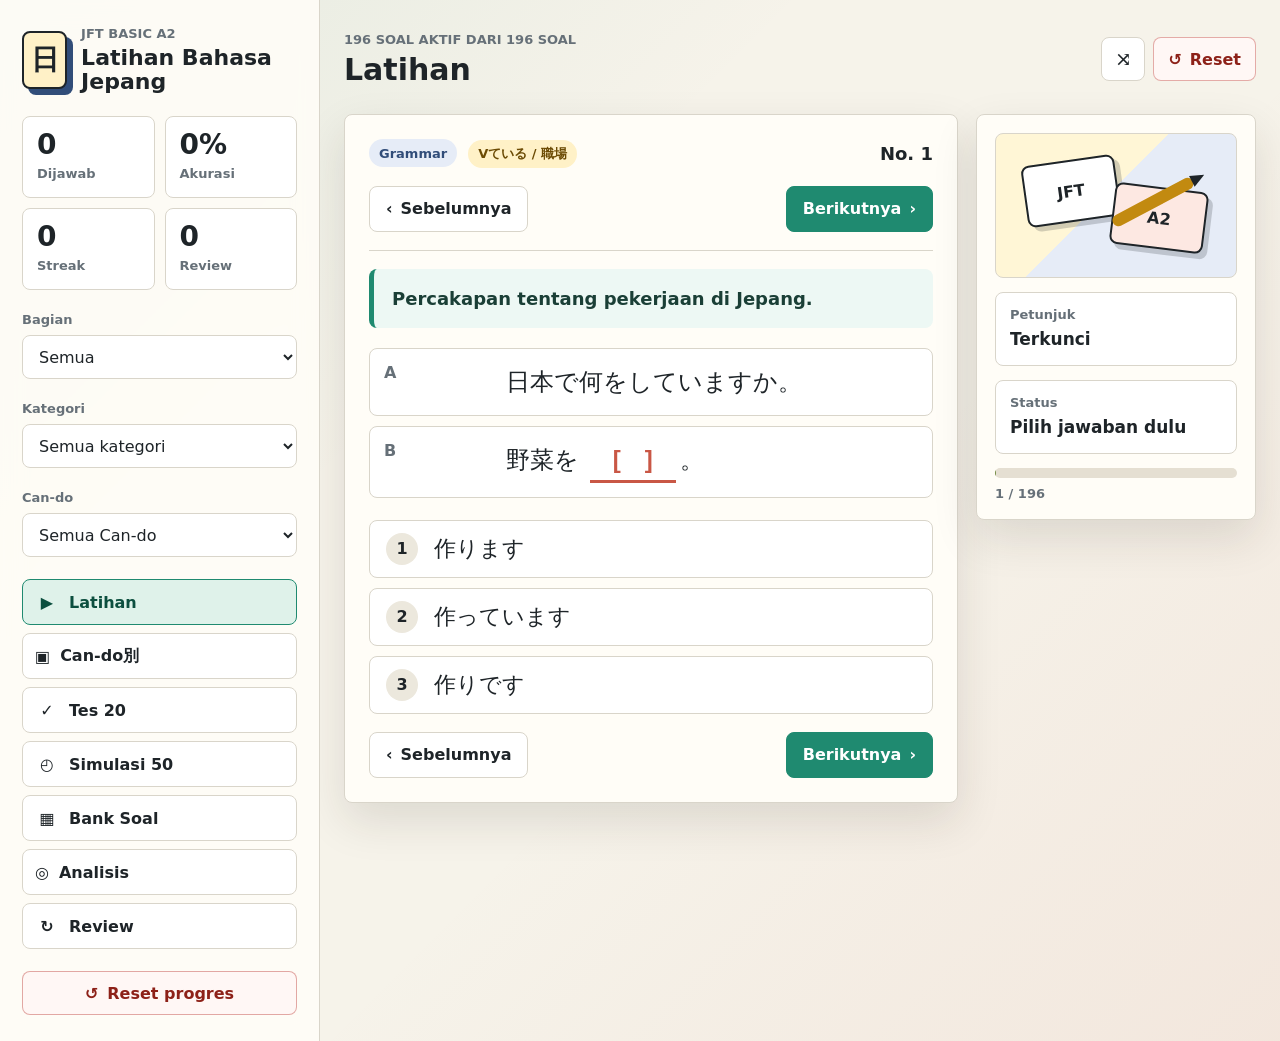
==== index.html @ b4e08ad1 "テスト形式の正解数の追加" ====
<!doctype html>
<html lang="id">
  <head>
    <meta charset="UTF-8" />
    <meta name="viewport" content="width=device-width, initial-scale=1.0" />
    <title>JFT Basic A2 Trainer</title>
    <link rel="stylesheet" href="./styles.css" />
    <script src="./app.js" defer></script>
  </head>
  <body>
    <div class="app-shell">
      <aside class="sidebar" aria-label="Panel belajar">
        <div class="brand">
          <div class="brand-mark" aria-hidden="true">
            <span>日</span>
          </div>
          <div>
            <p class="eyebrow">JFT Basic A2</p>
            <h1>Latihan Bahasa Jepang</h1>
          </div>
        </div>

        <div class="stats-grid" aria-label="Statistik">
          <div class="metric">
            <span class="metric-value" id="metricAnswered">0</span>
            <span class="metric-label">Dijawab</span>
          </div>
          <div class="metric">
            <span class="metric-value" id="metricAccuracy">0%</span>
            <span class="metric-label">Akurasi</span>
          </div>
          <div class="metric">
            <span class="metric-value" id="metricStreak">0</span>
            <span class="metric-label">Streak</span>
          </div>
          <div class="metric">
            <span class="metric-value" id="metricReview">0</span>
            <span class="metric-label">Review</span>
          </div>
        </div>

        <div class="control-block">
          <label for="sectionFilter">Bagian</label>
          <select id="sectionFilter">
            <option value="all">Semua</option>
            <option value="Grammar">Grammar</option>
            <option value="Expression">Expression</option>
            <option value="Vocabulary">Kosakata/Kanji</option>
            <option value="Reading">Membaca</option>
          </select>
        </div>

        <div class="control-block">
          <label for="categoryFilter">Kategori</label>
          <select id="categoryFilter"></select>
        </div>

        <div class="mode-tabs" role="tablist" aria-label="Mode">
          <button class="mode-tab is-active" data-view="practice" role="tab" aria-selected="true">
            <span class="icon" aria-hidden="true">▶</span>
            Latihan
          </button>
          <button class="mode-tab" data-view="test" role="tab" aria-selected="false">
            <span class="icon" aria-hidden="true">✓</span>
            Tes 20
          </button>
          <button class="mode-tab" data-view="mock" role="tab" aria-selected="false">
            <span class="icon" aria-hidden="true">◴</span>
            Simulasi 50
          </button>
          <button class="mode-tab" data-view="bank" role="tab" aria-selected="false">
            <span class="icon" aria-hidden="true">▦</span>
            Bank Soal
          </button>
          <button class="mode-tab" data-view="review" role="tab" aria-selected="false">
            <span class="icon" aria-hidden="true">↻</span>
            Review
          </button>
        </div>

        <button class="sidebar-reset-button" id="sidebarResetBtn" type="button">
          <span aria-hidden="true">↺</span>
          Reset progres
        </button>
      </aside>

      <main class="workspace">
        <header class="toolbar">
          <div class="toolbar-title">
            <p id="toolbarMeta">140 soal latihan</p>
            <h2 id="viewTitle">Latihan</h2>
          </div>
          <div class="toolbar-actions">
            <button class="icon-button" id="shuffleBtn" type="button" title="Acak soal" aria-label="Acak soal">
              <span aria-hidden="true">⤨</span>
            </button>
            <button class="toolbar-button reset-action" id="resetBtn" type="button" title="Reset progres" aria-label="Reset progres">
              <span aria-hidden="true">↺</span>
              Reset
            </button>
          </div>
        </header>

        <section class="practice-view view is-visible" id="practiceView" aria-live="polite">
          <div class="question-layout">
            <article class="question-panel">
              <div class="question-head">
                <div>
                  <span class="tag" id="questionSection">Grammar</span>
                  <span class="tag tag-muted" id="questionCategory">て形</span>
                </div>
                <strong id="questionNumber">No. 1</strong>
              </div>
              <div class="question-actions question-actions-top" aria-label="Navigasi soal bagian atas">
                <button class="secondary-button" id="topPrevBtn" type="button">
                  <span aria-hidden="true">‹</span>
                  Sebelumnya
                </button>
                <button class="primary-button" id="topNextBtn" type="button">
                  Berikutnya
                  <span aria-hidden="true">›</span>
                </button>
              </div>
              <p class="scenario" id="scenarioText"></p>
              <div class="dialogue" id="dialogueBox"></div>
              <div class="choices" id="choicesBox"></div>
              <div class="feedback" id="feedbackBox" hidden></div>
              <div class="question-actions">
                <button class="secondary-button" id="prevBtn" type="button">
                  <span aria-hidden="true">‹</span>
                  Sebelumnya
                </button>
                <button class="primary-button" id="nextBtn" type="button">
                  Berikutnya
                  <span aria-hidden="true">›</span>
                </button>
              </div>
            </article>

            <div class="learning-rail">
              <aside class="learning-panel" aria-label="Ringkasan soal">
                <div class="mini-visual" aria-hidden="true">
                  <div class="flash-card card-a">JFT</div>
                  <div class="flash-card card-b">A2</div>
                  <div class="pencil"></div>
                </div>
                <div class="pattern-box">
                  <span id="patternLabel">Petunjuk</span>
                  <strong id="patternText">Vて + います</strong>
                </div>
                <div class="pattern-box">
                  <span id="meaningLabel">Status</span>
                  <strong id="meaningText">sedang / keadaan</strong>
                </div>
                <div class="mini-progress">
                  <div class="progress-bar">
                    <span id="progressFill"></span>
                  </div>
                  <p id="progressText">1 / 35</p>
                </div>
              </aside>

              <section class="test-progress-panel" id="testProgressPanel" aria-live="polite" hidden>
                <div class="test-progress-head">
                  <span>進捗</span>
                  <strong id="testProgressTitle">Tes 20</strong>
                </div>
                <div class="test-progress-metrics">
                  <div class="test-progress-metric">
                    <span>解答済み / Dijawab</span>
                    <strong id="testAnsweredCount">0 / 20</strong>
                  </div>
                  <div class="test-progress-metric">
                    <span>正解 / Benar</span>
                    <strong id="testCorrectCount">0</strong>
                  </div>
                  <div class="test-progress-metric test-progress-metric-wide">
                    <span>正答率 / Akurasi</span>
                    <strong id="testAccuracy">0%</strong>
                  </div>
                </div>
                <div class="test-answer-progress" aria-hidden="true">
                  <span id="testAnswerProgressFill"></span>
                </div>
              </section>
            </div>
          </div>
        </section>

        <section class="bank-view view" id="bankView">
          <div class="bank-toolbar">
            <label class="search-field" for="searchInput">
              <span aria-hidden="true">⌕</span>
              <input id="searchInput" type="search" placeholder="Cari pola, arti, atau kalimat Jepang" />
            </label>
          </div>
          <div class="question-list" id="questionList"></div>
        </section>

        <section class="review-view view" id="reviewView">
          <div class="review-summary" id="reviewSummary"></div>
          <div class="question-list" id="reviewList"></div>
        </section>
      </main>
    </div>
  </body>
</html>
---- styles.css ----
:root {
  color-scheme: light;
  --bg: #f6f3ea;
  --surface: #fffdf7;
  --surface-strong: #ffffff;
  --ink: #1e2428;
  --muted: #667078;
  --line: #d9d5ca;
  --green: #1f8a70;
  --green-soft: #dff2ea;
  --coral: #c95745;
  --coral-soft: #fde8e2;
  --indigo: #314d79;
  --indigo-soft: #e6ecf7;
  --gold: #c28a10;
  --gold-soft: #fff1c7;
  --wrong: #b3261e;
  --right: #137333;
  --shadow: 0 18px 45px rgba(38, 34, 25, 0.12);
  font-family:
    Inter, ui-sans-serif, system-ui, -apple-system, BlinkMacSystemFont, "Segoe UI",
    "Noto Sans JP", "Hiragino Sans", Meiryo, sans-serif;
}

* {
  box-sizing: border-box;
}

body {
  margin: 0;
  min-height: 100vh;
  background:
    linear-gradient(135deg, rgba(31, 138, 112, 0.08), transparent 35%),
    linear-gradient(315deg, rgba(201, 87, 69, 0.08), transparent 42%),
    var(--bg);
  color: var(--ink);
}

button,
select,
input {
  font: inherit;
}

button {
  cursor: pointer;
}

.app-shell {
  display: grid;
  grid-template-columns: 320px minmax(0, 1fr);
  min-height: 100vh;
}

.sidebar {
  display: flex;
  flex-direction: column;
  gap: 22px;
  padding: 26px 22px;
  border-right: 1px solid var(--line);
  background: rgba(255, 253, 247, 0.88);
  backdrop-filter: blur(12px);
}

.brand {
  display: flex;
  align-items: center;
  gap: 14px;
}

.brand-mark {
  display: grid;
  place-items: center;
  width: 58px;
  height: 58px;
  border: 2px solid var(--ink);
  border-radius: 8px;
  background: var(--gold-soft);
  box-shadow: 6px 6px 0 var(--indigo);
  font-weight: 900;
  font-size: 28px;
}

.brand h1,
.toolbar h2 {
  margin: 0;
  letter-spacing: 0;
}

.brand h1 {
  font-size: 22px;
  line-height: 1.1;
}

.eyebrow,
.toolbar-title p {
  margin: 0 0 5px;
  color: var(--muted);
  font-size: 13px;
  font-weight: 700;
  text-transform: uppercase;
}

.stats-grid {
  display: grid;
  grid-template-columns: repeat(2, minmax(0, 1fr));
  gap: 10px;
}

.metric {
  min-height: 82px;
  padding: 14px;
  border: 1px solid var(--line);
  border-radius: 8px;
  background: var(--surface-strong);
}

.metric-value {
  display: block;
  font-size: 28px;
  line-height: 1;
  font-weight: 850;
}

.metric-label {
  display: block;
  margin-top: 7px;
  color: var(--muted);
  font-size: 13px;
  font-weight: 700;
}

.control-block {
  display: grid;
  gap: 8px;
}

.control-block label {
  color: var(--muted);
  font-size: 13px;
  font-weight: 800;
}

select,
.search-field input {
  min-height: 44px;
  width: 100%;
  border: 1px solid var(--line);
  border-radius: 8px;
  background: var(--surface-strong);
  color: var(--ink);
}

select {
  padding: 0 12px;
}

.mode-tabs {
  display: grid;
  gap: 8px;
  margin-top: auto;
}

.mode-tab,
.toolbar-button,
.sidebar-reset-button,
.primary-button,
.secondary-button,
.choice-button,
.icon-button {
  border: 1px solid var(--line);
  border-radius: 8px;
  color: var(--ink);
  background: var(--surface-strong);
  transition:
    transform 150ms ease,
    border-color 150ms ease,
    background 150ms ease,
    color 150ms ease;
}

.mode-tab {
  display: flex;
  align-items: center;
  gap: 10px;
  min-height: 46px;
  padding: 0 12px;
  font-weight: 800;
  text-align: left;
}

.mode-tab:hover,
.secondary-button:hover,
.icon-button:hover,
.choice-button:hover {
  transform: translateY(-1px);
  border-color: #b7b0a1;
}

.mode-tab.is-active {
  border-color: var(--green);
  background: var(--green-soft);
  color: #0c4f3f;
}

.sidebar-reset-button {
  display: flex;
  align-items: center;
  justify-content: center;
  gap: 9px;
  min-height: 44px;
  border-color: rgba(179, 38, 30, 0.38);
  background: #fff7f5;
  color: #8d2118;
  font-weight: 850;
}

.sidebar-reset-button:hover {
  transform: translateY(-1px);
  border-color: rgba(179, 38, 30, 0.6);
  background: #ffe9e5;
}

.icon {
  display: grid;
  place-items: center;
  width: 24px;
  height: 24px;
}

.workspace {
  display: flex;
  flex-direction: column;
  min-width: 0;
  padding: 24px;
}

.toolbar {
  display: flex;
  align-items: center;
  justify-content: space-between;
  gap: 16px;
  min-height: 70px;
  margin-bottom: 20px;
}

.toolbar h2 {
  font-size: 30px;
}

.toolbar-actions {
  display: flex;
  gap: 8px;
}

.toolbar-button {
  display: inline-flex;
  align-items: center;
  justify-content: center;
  gap: 8px;
  min-height: 44px;
  padding: 0 14px;
  font-weight: 850;
}

.reset-action {
  border-color: rgba(179, 38, 30, 0.36);
  background: #fff7f5;
  color: #8d2118;
}

.reset-action:hover {
  transform: translateY(-1px);
  border-color: rgba(179, 38, 30, 0.6);
  background: #ffe9e5;
}

.icon-button {
  display: grid;
  place-items: center;
  width: 44px;
  height: 44px;
  font-size: 20px;
}

.view {
  display: none;
}

.view.is-visible {
  display: block;
}

.question-layout {
  display: grid;
  grid-template-columns: minmax(0, 1fr) 280px;
  gap: 18px;
  align-items: start;
}

.question-panel,
.learning-panel,
.test-progress-panel,
.review-summary {
  border: 1px solid var(--line);
  border-radius: 8px;
  background: var(--surface);
  box-shadow: var(--shadow);
}

.question-panel {
  min-height: 650px;
  padding: 24px;
  touch-action: pan-y;
  overscroll-behavior-x: contain;
}

.question-head {
  display: flex;
  align-items: center;
  justify-content: space-between;
  gap: 12px;
  margin-bottom: 18px;
}

.tag {
  display: inline-flex;
  align-items: center;
  min-height: 28px;
  padding: 0 10px;
  border-radius: 999px;
  background: var(--indigo-soft);
  color: var(--indigo);
  font-size: 13px;
  font-weight: 850;
}

.tag-muted {
  margin-left: 6px;
  background: var(--gold-soft);
  color: #6c4b04;
}

#questionNumber {
  font-size: 18px;
}

.scenario {
  margin: 0 0 20px;
  padding: 16px 18px;
  border-left: 5px solid var(--green);
  border-radius: 8px;
  background: #edf8f4;
  color: #1a3f36;
  font-size: 18px;
  line-height: 1.55;
  font-weight: 700;
}

.dialogue {
  display: grid;
  gap: 10px;
  margin-bottom: 22px;
}

.dialogue-line {
  display: grid;
  grid-template-columns: 110px minmax(0, 1fr);
  gap: 12px;
  align-items: start;
  padding: 14px;
  border: 1px solid var(--line);
  border-radius: 8px;
  background: var(--surface-strong);
}

.speaker {
  color: var(--muted);
  font-weight: 850;
}

.utterance {
  font-family: "Noto Sans JP", "Hiragino Sans", Meiryo, sans-serif;
  font-size: 24px;
  line-height: 1.55;
  letter-spacing: 0;
  white-space: pre-line;
}

.blank {
  display: inline-flex;
  justify-content: center;
  min-width: 86px;
  margin: 0 4px;
  padding: 0 12px 2px;
  border-bottom: 3px solid var(--coral);
  color: var(--coral);
  font-weight: 900;
}

.choices {
  display: grid;
  gap: 10px;
  margin-bottom: 18px;
}

.choice-button {
  display: grid;
  grid-template-columns: 36px minmax(0, 1fr) auto;
  gap: 12px;
  align-items: center;
  min-height: 58px;
  padding: 10px 16px;
  text-align: left;
}

.choice-index {
  display: grid;
  place-items: center;
  width: 32px;
  height: 32px;
  border-radius: 50%;
  background: #ece8dd;
  font-weight: 900;
}

.choice-text {
  font-family: "Noto Sans JP", "Hiragino Sans", Meiryo, sans-serif;
  font-size: 22px;
  line-height: 1.25;
}

.choice-button.is-selected {
  border-color: var(--indigo);
  background: var(--indigo-soft);
}

.choice-button.is-correct {
  border-color: rgba(19, 115, 51, 0.55);
  background: #e6f4ea;
}

.choice-button.is-correct .choice-index {
  background: #137333;
  color: #fff;
}

.choice-button.is-wrong {
  border-color: rgba(179, 38, 30, 0.48);
  background: #fce8e6;
}

.choice-button.is-wrong .choice-index {
  background: #b3261e;
  color: #fff;
}

.choice-status {
  justify-self: end;
  padding: 5px 9px;
  border-radius: 999px;
  background: rgba(255, 255, 255, 0.72);
  font-size: 13px;
  font-weight: 900;
}

.choice-button.is-correct .choice-status {
  color: #0b5e2a;
}

.choice-button.is-wrong .choice-status {
  color: #971b14;
}

.feedback {
  margin: 0 0 18px;
  padding: 16px;
  border-radius: 8px;
  background: var(--surface-strong);
  border: 1px solid var(--line);
}

.feedback strong {
  display: block;
  margin-bottom: 6px;
}

.feedback.correct {
  border-color: rgba(19, 115, 51, 0.55);
  background: #ecf8ef;
}

.feedback.wrong {
  border-color: rgba(179, 38, 30, 0.5);
  background: #fff0ed;
}

.question-actions {
  display: flex;
  justify-content: space-between;
  gap: 10px;
}

.question-actions-top {
  margin-bottom: 18px;
  padding-bottom: 18px;
  border-bottom: 1px solid var(--line);
}

.primary-button,
.secondary-button {
  display: inline-flex;
  align-items: center;
  justify-content: center;
  gap: 8px;
  min-height: 46px;
  padding: 0 16px;
  font-weight: 850;
}

.primary-button {
  border-color: var(--green);
  background: var(--green);
  color: white;
}

.primary-button:hover {
  transform: translateY(-1px);
  background: #176f5a;
}

.learning-rail {
  display: grid;
  gap: 18px;
  position: sticky;
  top: 24px;
}

.learning-panel {
  display: grid;
  gap: 14px;
  padding: 18px;
}

.test-progress-panel {
  padding: 18px;
}

.test-progress-head {
  display: flex;
  align-items: center;
  justify-content: space-between;
  gap: 10px;
  margin-bottom: 14px;
}

.test-progress-head span {
  color: var(--muted);
  font-size: 13px;
  font-weight: 850;
}

.test-progress-head strong {
  font-size: 18px;
}

.test-progress-metrics {
  display: grid;
  grid-template-columns: 1fr 1fr;
  gap: 10px;
}

.test-progress-metric {
  display: grid;
  gap: 5px;
  min-width: 0;
  padding: 12px;
  border: 1px solid var(--line);
  border-radius: 8px;
  background: var(--surface-strong);
}

.test-progress-metric span {
  color: var(--muted);
  font-size: 11px;
  font-weight: 800;
  line-height: 1.35;
}

.test-progress-metric strong {
  font-size: 22px;
}

.test-progress-metric-wide {
  grid-column: 1 / -1;
}

.test-answer-progress {
  height: 8px;
  margin-top: 14px;
  overflow: hidden;
  border-radius: 999px;
  background: var(--line);
}

.test-answer-progress span {
  display: block;
  width: 0;
  height: 100%;
  border-radius: inherit;
  background: var(--green);
  transition: width 180ms ease;
}

.mini-visual {
  position: relative;
  min-height: 145px;
  overflow: hidden;
  border: 1px solid var(--line);
  border-radius: 8px;
  background:
    linear-gradient(135deg, #fff6d6 0 45%, #e6ecf7 45% 100%);
}

.flash-card {
  position: absolute;
  display: grid;
  place-items: center;
  width: 94px;
  height: 62px;
  border: 2px solid var(--ink);
  border-radius: 8px;
  background: white;
  font-weight: 900;
  box-shadow: 5px 5px 0 rgba(30, 36, 40, 0.2);
}

.card-a {
  left: 28px;
  top: 26px;
  transform: rotate(-8deg);
}

.card-b {
  right: 30px;
  bottom: 28px;
  transform: rotate(7deg);
  background: var(--coral-soft);
}

.pencil {
  position: absolute;
  left: 112px;
  top: 62px;
  width: 90px;
  height: 12px;
  border-radius: 999px;
  background: var(--gold);
  transform: rotate(-28deg);
}

.pencil::after {
  content: "";
  position: absolute;
  right: -13px;
  top: 0;
  border-left: 14px solid var(--ink);
  border-top: 6px solid transparent;
  border-bottom: 6px solid transparent;
}

.pattern-box {
  display: grid;
  gap: 6px;
  padding: 14px;
  border: 1px solid var(--line);
  border-radius: 8px;
  background: var(--surface-strong);
}

.pattern-box span {
  color: var(--muted);
  font-size: 13px;
  font-weight: 850;
}

.pattern-box strong {
  font-size: 17px;
  line-height: 1.35;
}

.mini-progress {
  display: grid;
  gap: 8px;
}

.progress-bar {
  height: 10px;
  overflow: hidden;
  border-radius: 999px;
  background: #e5dfd2;
}

.progress-bar span {
  display: block;
  width: 0;
  height: 100%;
  border-radius: inherit;
  background: linear-gradient(90deg, var(--green), var(--gold));
}

.mini-progress p {
  margin: 0;
  color: var(--muted);
  font-size: 13px;
  font-weight: 800;
}

.bank-toolbar {
  margin-bottom: 14px;
}

.search-field {
  display: grid;
  grid-template-columns: 42px minmax(0, 1fr);
  align-items: center;
  max-width: 560px;
  border: 1px solid var(--line);
  border-radius: 8px;
  background: var(--surface-strong);
}

.search-field span {
  display: grid;
  place-items: center;
  color: var(--muted);
  font-size: 22px;
}

.search-field input {
  border: 0;
  padding: 0 14px 0 0;
  outline: 0;
}

.question-list {
  display: grid;
  grid-template-columns: repeat(auto-fill, minmax(300px, 1fr));
  gap: 12px;
}

.list-item {
  display: grid;
  gap: 10px;
  min-height: 178px;
  padding: 16px;
  border: 1px solid var(--line);
  border-radius: 8px;
  background: var(--surface);
}

.list-item header {
  display: flex;
  align-items: center;
  justify-content: space-between;
  gap: 8px;
}

.list-item h3 {
  margin: 0;
  font-size: 17px;
}

.list-item p {
  margin: 0;
  color: var(--muted);
  line-height: 1.45;
}

.list-answer {
  color: var(--right);
  font-family: "Noto Sans JP", "Hiragino Sans", Meiryo, sans-serif;
  font-size: 20px;
  font-weight: 900;
}

.small-button {
  justify-self: start;
  min-height: 36px;
  padding: 0 11px;
  border: 1px solid var(--line);
  border-radius: 8px;
  background: var(--surface-strong);
  font-weight: 800;
}

.review-summary {
  margin-bottom: 14px;
  padding: 18px;
}

.review-summary h3 {
  margin: 0 0 6px;
  font-size: 20px;
}

.review-summary p {
  margin: 0;
  color: var(--muted);
  line-height: 1.5;
}

@media (max-width: 960px) {
  .app-shell {
    grid-template-columns: 1fr;
  }

  .sidebar {
    position: static;
    border-right: 0;
    border-bottom: 1px solid var(--line);
  }

  .stats-grid {
    grid-template-columns: repeat(4, minmax(0, 1fr));
  }

  .mode-tabs {
    grid-template-columns: repeat(auto-fit, minmax(118px, 1fr));
  }

  .question-layout {
    grid-template-columns: 1fr;
  }

  .learning-rail {
    position: static;
  }

  .learning-panel {
    grid-template-columns: repeat(3, minmax(0, 1fr));
  }

  .mini-progress {
    align-self: end;
  }
}

@media (max-width: 680px) {
  .workspace,
  .sidebar {
    padding: 16px;
  }

  .brand h1 {
    font-size: 19px;
  }

  .toolbar {
    align-items: flex-start;
  }

  .toolbar h2 {
    font-size: 24px;
  }

  .stats-grid,
  .learning-panel {
    grid-template-columns: 1fr 1fr;
  }

  .mode-tabs {
    grid-template-columns: 1fr;
  }

  .question-panel {
    min-height: 0;
    padding: 16px;
  }

  .dialogue-line {
    grid-template-columns: 1fr;
  }

  .utterance {
    font-size: 21px;
  }

  .choice-button {
    grid-template-columns: 32px minmax(0, 1fr);
  }

  .choice-status {
    grid-column: 2;
    justify-self: start;
  }

  .question-actions {
    display: grid;
    grid-template-columns: 1fr;
  }

  .question-actions-top {
    grid-template-columns: 1fr 1fr;
  }

  .primary-button,
  .secondary-button {
    width: 100%;
  }
}
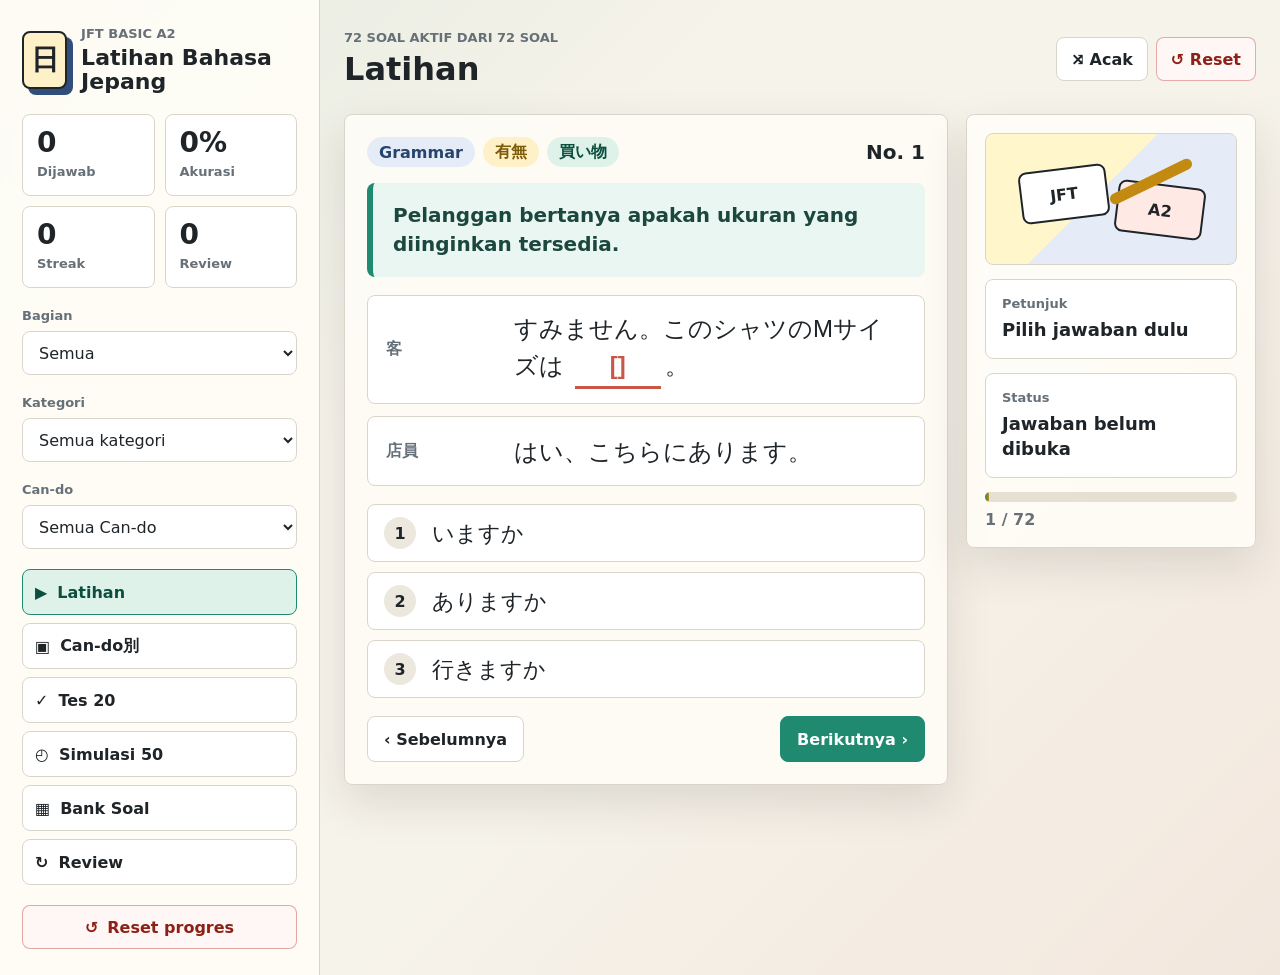
==== commit d68e2cf7: "回答の位置ランダムに変更" ====
--- a/index.html
+++ b/index.html
@@ -3,7 +3,7 @@
   <head>
     <meta charset="UTF-8" />
     <meta name="viewport" content="width=device-width, initial-scale=1.0" />
-    <title>JFT Basic A2 Trainer</title>
+    <title>JFT Basic A2 Can-do Trainer</title>
     <link rel="stylesheet" href="./styles.css" />
     <script src="./app.js" defer></script>
   </head>
@@ -11,9 +11,7 @@
     <div class="app-shell">
       <aside class="sidebar" aria-label="Panel belajar">
         <div class="brand">
-          <div class="brand-mark" aria-hidden="true">
-            <span>日</span>
-          </div>
+          <div class="brand-mark" aria-hidden="true">日</div>
           <div>
             <p class="eyebrow">JFT Basic A2</p>
             <h1>Latihan Bahasa Jepang</h1>
@@ -55,25 +53,34 @@
           <select id="categoryFilter"></select>
         </div>
 
+        <div class="control-block">
+          <label for="canDoFilter">Can-do</label>
+          <select id="canDoFilter"></select>
+        </div>
+
         <div class="mode-tabs" role="tablist" aria-label="Mode">
           <button class="mode-tab is-active" data-view="practice" role="tab" aria-selected="true">
-            <span class="icon" aria-hidden="true">▶</span>
+            <span aria-hidden="true">▶</span>
             Latihan
           </button>
+          <button class="mode-tab" data-view="cando" role="tab" aria-selected="false">
+            <span aria-hidden="true">▣</span>
+            Can-do別
+          </button>
           <button class="mode-tab" data-view="test" role="tab" aria-selected="false">
-            <span class="icon" aria-hidden="true">✓</span>
+            <span aria-hidden="true">✓</span>
             Tes 20
           </button>
           <button class="mode-tab" data-view="mock" role="tab" aria-selected="false">
-            <span class="icon" aria-hidden="true">◴</span>
+            <span aria-hidden="true">◴</span>
             Simulasi 50
           </button>
           <button class="mode-tab" data-view="bank" role="tab" aria-selected="false">
-            <span class="icon" aria-hidden="true">▦</span>
+            <span aria-hidden="true">▦</span>
             Bank Soal
           </button>
           <button class="mode-tab" data-view="review" role="tab" aria-selected="false">
-            <span class="icon" aria-hidden="true">↻</span>
+            <span aria-hidden="true">↻</span>
             Review
           </button>
         </div>
@@ -87,17 +94,12 @@
       <main class="workspace">
         <header class="toolbar">
           <div class="toolbar-title">
-            <p id="toolbarMeta">140 soal latihan</p>
+            <p id="toolbarMeta">Soal latihan</p>
             <h2 id="viewTitle">Latihan</h2>
           </div>
           <div class="toolbar-actions">
-            <button class="icon-button" id="shuffleBtn" type="button" title="Acak soal" aria-label="Acak soal">
-              <span aria-hidden="true">⤨</span>
-            </button>
-            <button class="toolbar-button reset-action" id="resetBtn" type="button" title="Reset progres" aria-label="Reset progres">
-              <span aria-hidden="true">↺</span>
-              Reset
-            </button>
+            <button class="toolbar-button" id="shuffleBtn" type="button">⤨ Acak</button>
+            <button class="toolbar-button reset-action" id="resetBtn" type="button">↺ Reset</button>
           </div>
         </header>
 
@@ -108,90 +110,55 @@
                 <div>
                   <span class="tag" id="questionSection">Grammar</span>
                   <span class="tag tag-muted" id="questionCategory">て形</span>
+                  <span class="tag tag-can-do" id="questionCanDo">食事</span>
                 </div>
                 <strong id="questionNumber">No. 1</strong>
-              </div>
-              <div class="question-actions question-actions-top" aria-label="Navigasi soal bagian atas">
-                <button class="secondary-button" id="topPrevBtn" type="button">
-                  <span aria-hidden="true">‹</span>
-                  Sebelumnya
-                </button>
-                <button class="primary-button" id="topNextBtn" type="button">
-                  Berikutnya
-                  <span aria-hidden="true">›</span>
-                </button>
               </div>
               <p class="scenario" id="scenarioText"></p>
               <div class="dialogue" id="dialogueBox"></div>
               <div class="choices" id="choicesBox"></div>
               <div class="feedback" id="feedbackBox" hidden></div>
               <div class="question-actions">
-                <button class="secondary-button" id="prevBtn" type="button">
-                  <span aria-hidden="true">‹</span>
-                  Sebelumnya
-                </button>
-                <button class="primary-button" id="nextBtn" type="button">
-                  Berikutnya
-                  <span aria-hidden="true">›</span>
-                </button>
+                <button class="secondary-button" id="prevBtn" type="button">‹ Sebelumnya</button>
+                <button class="primary-button" id="nextBtn" type="button">Berikutnya ›</button>
               </div>
             </article>
 
-            <div class="learning-rail">
-              <aside class="learning-panel" aria-label="Ringkasan soal">
-                <div class="mini-visual" aria-hidden="true">
-                  <div class="flash-card card-a">JFT</div>
-                  <div class="flash-card card-b">A2</div>
-                  <div class="pencil"></div>
-                </div>
-                <div class="pattern-box">
-                  <span id="patternLabel">Petunjuk</span>
-                  <strong id="patternText">Vて + います</strong>
-                </div>
-                <div class="pattern-box">
-                  <span id="meaningLabel">Status</span>
-                  <strong id="meaningText">sedang / keadaan</strong>
-                </div>
-                <div class="mini-progress">
-                  <div class="progress-bar">
-                    <span id="progressFill"></span>
-                  </div>
-                  <p id="progressText">1 / 35</p>
-                </div>
-              </aside>
+            <aside class="learning-panel" aria-label="Ringkasan soal">
+              <div class="mini-visual" aria-hidden="true">
+                <div class="flash-card card-a">JFT</div>
+                <div class="flash-card card-b">A2</div>
+                <div class="pencil"></div>
+              </div>
+              <div class="pattern-box">
+                <span id="patternLabel">Petunjuk</span>
+                <strong id="patternText">Terkunci</strong>
+              </div>
+              <div class="pattern-box">
+                <span id="meaningLabel">Status</span>
+                <strong id="meaningText">Pilih jawaban dulu</strong>
+              </div>
+              <div class="mini-progress">
+                <div class="progress-bar"><span id="progressFill"></span></div>
+                <p id="progressText">1 / 1</p>
+              </div>
+            </aside>
+          </div>
+        </section>
 
-              <section class="test-progress-panel" id="testProgressPanel" aria-live="polite" hidden>
-                <div class="test-progress-head">
-                  <span>進捗</span>
-                  <strong id="testProgressTitle">Tes 20</strong>
-                </div>
-                <div class="test-progress-metrics">
-                  <div class="test-progress-metric">
-                    <span>解答済み / Dijawab</span>
-                    <strong id="testAnsweredCount">0 / 20</strong>
-                  </div>
-                  <div class="test-progress-metric">
-                    <span>正解 / Benar</span>
-                    <strong id="testCorrectCount">0</strong>
-                  </div>
-                  <div class="test-progress-metric test-progress-metric-wide">
-                    <span>正答率 / Akurasi</span>
-                    <strong id="testAccuracy">0%</strong>
-                  </div>
-                </div>
-                <div class="test-answer-progress" aria-hidden="true">
-                  <span id="testAnswerProgressFill"></span>
-                </div>
-              </section>
-            </div>
+        <section class="cando-view view" id="candoView">
+          <div class="section-intro">
+            <h3>Can-do別学習</h3>
+            <p>JFT Basic A2は生活場面ベースです。文法順だけでなく、買い物・交通・病院・役所などの場面から練習できます。</p>
           </div>
+          <div class="cando-grid" id="canDoGrid"></div>
         </section>
 
         <section class="bank-view view" id="bankView">
           <div class="bank-toolbar">
             <label class="search-field" for="searchInput">
               <span aria-hidden="true">⌕</span>
-              <input id="searchInput" type="search" placeholder="Cari pola, arti, atau kalimat Jepang" />
+              <input id="searchInput" type="search" placeholder="Cari pola, arti, Can-do, atau kalimat Jepang" />
             </label>
           </div>
           <div class="question-list" id="questionList"></div>
--- a/styles.css
+++ b/styles.css
@@ -9,7 +9,6 @@
   --green: #1f8a70;
   --green-soft: #dff2ea;
   --coral: #c95745;
-  --coral-soft: #fde8e2;
   --indigo: #314d79;
   --indigo-soft: #e6ecf7;
   --gold: #c28a10;
@@ -55,10 +54,10 @@
 .sidebar {
   display: flex;
   flex-direction: column;
-  gap: 22px;
+  gap: 20px;
   padding: 26px 22px;
   border-right: 1px solid var(--line);
-  background: rgba(255, 253, 247, 0.88);
+  background: rgba(255, 253, 247, 0.9);
   backdrop-filter: blur(12px);
 }
 
@@ -82,7 +81,8 @@
 }
 
 .brand h1,
-.toolbar h2 {
+.toolbar h2,
+.section-intro h3 {
   margin: 0;
   letter-spacing: 0;
 }
@@ -97,7 +97,7 @@
   margin: 0 0 5px;
   color: var(--muted);
   font-size: 13px;
-  font-weight: 700;
+  font-weight: 800;
   text-transform: uppercase;
 }
 
@@ -119,7 +119,7 @@
   display: block;
   font-size: 28px;
   line-height: 1;
-  font-weight: 850;
+  font-weight: 900;
 }
 
 .metric-label {
@@ -127,7 +127,7 @@
   margin-top: 7px;
   color: var(--muted);
   font-size: 13px;
-  font-weight: 700;
+  font-weight: 800;
 }
 
 .control-block {
@@ -138,7 +138,7 @@
 .control-block label {
   color: var(--muted);
   font-size: 13px;
-  font-weight: 800;
+  font-weight: 850;
 }
 
 select,
@@ -167,7 +167,7 @@
 .primary-button,
 .secondary-button,
 .choice-button,
-.icon-button {
+.small-button {
   border: 1px solid var(--line);
   border-radius: 8px;
   color: var(--ink);
@@ -185,13 +185,14 @@
   gap: 10px;
   min-height: 46px;
   padding: 0 12px;
-  font-weight: 800;
+  font-weight: 850;
   text-align: left;
 }
 
 .mode-tab:hover,
 .secondary-button:hover,
-.icon-button:hover,
+.toolbar-button:hover,
+.small-button:hover,
 .choice-button:hover {
   transform: translateY(-1px);
   border-color: #b7b0a1;
@@ -215,19 +216,6 @@
   font-weight: 850;
 }
 
-.sidebar-reset-button:hover {
-  transform: translateY(-1px);
-  border-color: rgba(179, 38, 30, 0.6);
-  background: #ffe9e5;
-}
-
-.icon {
-  display: grid;
-  place-items: center;
-  width: 24px;
-  height: 24px;
-}
-
 .workspace {
   display: flex;
   flex-direction: column;
@@ -245,7 +233,7 @@
 }
 
 .toolbar h2 {
-  font-size: 30px;
+  font-size: 32px;
 }
 
 .toolbar-actions {
@@ -269,20 +257,6 @@
   color: #8d2118;
 }
 
-.reset-action:hover {
-  transform: translateY(-1px);
-  border-color: rgba(179, 38, 30, 0.6);
-  background: #ffe9e5;
-}
-
-.icon-button {
-  display: grid;
-  place-items: center;
-  width: 44px;
-  height: 44px;
-  font-size: 20px;
-}
-
 .view {
   display: none;
 }
@@ -293,26 +267,26 @@
 
 .question-layout {
   display: grid;
-  grid-template-columns: minmax(0, 1fr) 280px;
+  grid-template-columns: minmax(0, 1fr) 290px;
   gap: 18px;
   align-items: start;
 }
 
 .question-panel,
 .learning-panel,
-.test-progress-panel,
-.review-summary {
-  border: 1px solid var(--line);
-  border-radius: 8px;
-  background: var(--surface);
+.list-item,
+.review-summary,
+.section-intro,
+.cando-card {
+  border: 1px solid var(--line);
+  border-radius: 8px;
+  background: rgba(255, 253, 247, 0.88);
   box-shadow: var(--shadow);
 }
 
 .question-panel {
-  min-height: 650px;
-  padding: 24px;
-  touch-action: pan-y;
-  overscroll-behavior-x: contain;
+  min-height: 620px;
+  padding: 22px;
 }
 
 .question-head {
@@ -320,55 +294,65 @@
   align-items: center;
   justify-content: space-between;
   gap: 12px;
-  margin-bottom: 18px;
+  margin-bottom: 16px;
+}
+
+.question-head > div {
+  display: flex;
+  flex-wrap: wrap;
+  gap: 8px;
+}
+
+.question-head strong {
+  font-size: 20px;
 }
 
 .tag {
   display: inline-flex;
   align-items: center;
-  min-height: 28px;
-  padding: 0 10px;
+  min-height: 30px;
+  padding: 0 12px;
   border-radius: 999px;
   background: var(--indigo-soft);
-  color: var(--indigo);
-  font-size: 13px;
+  color: #25446e;
   font-weight: 850;
 }
 
 .tag-muted {
-  margin-left: 6px;
   background: var(--gold-soft);
-  color: #6c4b04;
-}
-
-#questionNumber {
-  font-size: 18px;
+  color: #7c5a08;
+}
+
+.tag-can-do {
+  background: var(--green-soft);
+  color: #0c4f3f;
 }
 
 .scenario {
-  margin: 0 0 20px;
-  padding: 16px 18px;
-  border-left: 5px solid var(--green);
-  border-radius: 8px;
-  background: #edf8f4;
-  color: #1a3f36;
-  font-size: 18px;
-  line-height: 1.55;
-  font-weight: 700;
+  margin: 0 0 18px;
+  padding: 18px 20px;
+  border-left: 6px solid var(--green);
+  border-radius: 8px;
+  background: #e9f6f2;
+  color: #1c473e;
+  font-size: 20px;
+  font-weight: 850;
+  line-height: 1.45;
 }
 
 .dialogue {
   display: grid;
-  gap: 10px;
-  margin-bottom: 22px;
+  gap: 12px;
+  margin-bottom: 18px;
 }
 
 .dialogue-line {
   display: grid;
   grid-template-columns: 110px minmax(0, 1fr);
-  gap: 12px;
-  align-items: start;
-  padding: 14px;
+  gap: 18px;
+  align-items: center;
+  min-height: 70px;
+  padding: 14px 18px;
   border: 1px solid var(--line);
   border-radius: 8px;
   background: var(--surface-strong);
@@ -383,7 +367,6 @@
   font-family: "Noto Sans JP", "Hiragino Sans", Meiryo, sans-serif;
   font-size: 24px;
   line-height: 1.55;
-  letter-spacing: 0;
   white-space: pre-line;
 }
 
@@ -464,14 +447,6 @@
   font-weight: 900;
 }
 
-.choice-button.is-correct .choice-status {
-  color: #0b5e2a;
-}
-
-.choice-button.is-wrong .choice-status {
-  color: #971b14;
-}
-
 .feedback {
   margin: 0 0 18px;
   padding: 16px;
@@ -499,12 +474,6 @@
   display: flex;
   justify-content: space-between;
   gap: 10px;
-}
-
-.question-actions-top {
-  margin-bottom: 18px;
-  padding-bottom: 18px;
-  border-bottom: 1px solid var(--line);
 }
 
 .primary-button,
@@ -524,181 +493,86 @@
   color: white;
 }
 
-.primary-button:hover {
-  transform: translateY(-1px);
-  background: #176f5a;
-}
-
-.learning-rail {
-  display: grid;
-  gap: 18px;
+.learning-panel {
+  display: grid;
+  gap: 14px;
+  padding: 18px;
   position: sticky;
   top: 24px;
 }
 
-.learning-panel {
-  display: grid;
-  gap: 14px;
-  padding: 18px;
-}
-
-.test-progress-panel {
-  padding: 18px;
-}
-
-.test-progress-head {
-  display: flex;
-  align-items: center;
-  justify-content: space-between;
-  gap: 10px;
-  margin-bottom: 14px;
-}
-
-.test-progress-head span {
-  color: var(--muted);
-  font-size: 13px;
-  font-weight: 850;
-}
-
-.test-progress-head strong {
-  font-size: 18px;
-}
-
-.test-progress-metrics {
-  display: grid;
-  grid-template-columns: 1fr 1fr;
-  gap: 10px;
-}
-
-.test-progress-metric {
-  display: grid;
-  gap: 5px;
-  min-width: 0;
-  padding: 12px;
-  border: 1px solid var(--line);
-  border-radius: 8px;
-  background: var(--surface-strong);
-}
-
-.test-progress-metric span {
-  color: var(--muted);
-  font-size: 11px;
-  font-weight: 800;
-  line-height: 1.35;
-}
-
-.test-progress-metric strong {
-  font-size: 22px;
-}
-
-.test-progress-metric-wide {
-  grid-column: 1 / -1;
-}
-
-.test-answer-progress {
-  height: 8px;
-  margin-top: 14px;
-  overflow: hidden;
-  border-radius: 999px;
-  background: var(--line);
-}
-
-.test-answer-progress span {
-  display: block;
-  width: 0;
-  height: 100%;
-  border-radius: inherit;
-  background: var(--green);
-  transition: width 180ms ease;
-}
-
 .mini-visual {
   position: relative;
-  min-height: 145px;
+  min-height: 132px;
   overflow: hidden;
   border: 1px solid var(--line);
   border-radius: 8px;
   background:
-    linear-gradient(135deg, #fff6d6 0 45%, #e6ecf7 45% 100%);
+    linear-gradient(135deg, #fff6cc 0 45%, #e6ecf7 45% 100%);
 }
 
 .flash-card {
   position: absolute;
   display: grid;
   place-items: center;
-  width: 94px;
-  height: 62px;
+  width: 88px;
+  height: 52px;
   border: 2px solid var(--ink);
   border-radius: 8px;
   background: white;
   font-weight: 900;
-  box-shadow: 5px 5px 0 rgba(30, 36, 40, 0.2);
+  transform: rotate(-7deg);
 }
 
 .card-a {
-  left: 28px;
-  top: 26px;
-  transform: rotate(-8deg);
+  left: 34px;
+  top: 34px;
 }
 
 .card-b {
-  right: 30px;
+  right: 32px;
   bottom: 28px;
   transform: rotate(7deg);
-  background: var(--coral-soft);
+  background: #ffe9e5;
 }
 
 .pencil {
   position: absolute;
-  left: 112px;
-  top: 62px;
+  right: 40px;
+  top: 42px;
   width: 90px;
-  height: 12px;
+  height: 11px;
   border-radius: 999px;
-  background: var(--gold);
-  transform: rotate(-28deg);
-}
-
-.pencil::after {
-  content: "";
-  position: absolute;
-  right: -13px;
-  top: 0;
-  border-left: 14px solid var(--ink);
-  border-top: 6px solid transparent;
-  border-bottom: 6px solid transparent;
+  background: #c28a10;
+  transform: rotate(-26deg);
 }
 
 .pattern-box {
-  display: grid;
-  gap: 6px;
-  padding: 14px;
+  padding: 16px;
   border: 1px solid var(--line);
   border-radius: 8px;
   background: var(--surface-strong);
 }
 
 .pattern-box span {
+  display: block;
   color: var(--muted);
   font-size: 13px;
   font-weight: 850;
 }
 
 .pattern-box strong {
-  font-size: 17px;
+  display: block;
+  margin-top: 7px;
+  font-size: 18px;
   line-height: 1.35;
-}
-
-.mini-progress {
-  display: grid;
-  gap: 8px;
 }
 
 .progress-bar {
   height: 10px;
   overflow: hidden;
   border-radius: 999px;
-  background: #e5dfd2;
+  background: #e6e0d2;
 }
 
 .progress-bar span {
@@ -710,69 +584,119 @@
 }
 
 .mini-progress p {
+  margin: 8px 0 0;
+  color: var(--muted);
+  font-weight: 850;
+}
+
+.section-intro {
+  margin-bottom: 16px;
+  padding: 20px;
+}
+
+.section-intro h3 {
+  font-size: 24px;
+}
+
+.section-intro p {
+  margin: 8px 0 0;
+  color: var(--muted);
+  line-height: 1.55;
+}
+
+.cando-grid {
+  display: grid;
+  grid-template-columns: repeat(auto-fit, minmax(240px, 1fr));
+  gap: 14px;
+}
+
+.cando-card {
+  display: grid;
+  gap: 12px;
+  padding: 18px;
+  box-shadow: none;
+}
+
+.cando-card header {
+  display: flex;
+  align-items: start;
+  justify-content: space-between;
+  gap: 12px;
+}
+
+.cando-card h4 {
   margin: 0;
-  color: var(--muted);
-  font-size: 13px;
-  font-weight: 800;
+  font-size: 20px;
+}
+
+.cando-card p {
+  margin: 0;
+  color: var(--muted);
+  line-height: 1.5;
+}
+
+.cando-count {
+  white-space: nowrap;
+  padding: 4px 9px;
+  border-radius: 999px;
+  background: var(--green-soft);
+  color: #0c4f3f;
+  font-weight: 850;
+}
+
+.cando-card button,
+.small-button {
+  justify-self: start;
+  min-height: 38px;
+  padding: 0 12px;
+  font-weight: 850;
 }
 
 .bank-toolbar {
-  margin-bottom: 14px;
+  margin-bottom: 16px;
 }
 
 .search-field {
-  display: grid;
-  grid-template-columns: 42px minmax(0, 1fr);
-  align-items: center;
-  max-width: 560px;
+  display: flex;
+  align-items: center;
+  gap: 10px;
+  padding: 0 14px;
   border: 1px solid var(--line);
   border-radius: 8px;
   background: var(--surface-strong);
-}
-
-.search-field span {
-  display: grid;
-  place-items: center;
-  color: var(--muted);
-  font-size: 22px;
 }
 
 .search-field input {
   border: 0;
-  padding: 0 14px 0 0;
   outline: 0;
 }
 
 .question-list {
   display: grid;
-  grid-template-columns: repeat(auto-fill, minmax(300px, 1fr));
+  grid-template-columns: repeat(auto-fit, minmax(260px, 1fr));
   gap: 12px;
 }
 
 .list-item {
   display: grid;
   gap: 10px;
-  min-height: 178px;
   padding: 16px;
-  border: 1px solid var(--line);
-  border-radius: 8px;
-  background: var(--surface);
+  box-shadow: none;
 }
 
 .list-item header {
   display: flex;
   align-items: center;
   justify-content: space-between;
-  gap: 8px;
-}
-
-.list-item h3 {
-  margin: 0;
-  font-size: 17px;
-}
-
+  gap: 10px;
+}
+
+.list-item h3,
 .list-item p {
   margin: 0;
+}
+
+.list-item p {
   color: var(--muted);
   line-height: 1.45;
 }
@@ -784,39 +708,17 @@
   font-weight: 900;
 }
 
-.small-button {
-  justify-self: start;
-  min-height: 36px;
-  padding: 0 11px;
-  border: 1px solid var(--line);
-  border-radius: 8px;
-  background: var(--surface-strong);
-  font-weight: 800;
-}
-
 .review-summary {
   margin-bottom: 14px;
   padding: 18px;
 }
 
-.review-summary h3 {
-  margin: 0 0 6px;
-  font-size: 20px;
-}
-
-.review-summary p {
-  margin: 0;
-  color: var(--muted);
-  line-height: 1.5;
-}
-
 @media (max-width: 960px) {
   .app-shell {
     grid-template-columns: 1fr;
   }
 
   .sidebar {
-    position: static;
     border-right: 0;
     border-bottom: 1px solid var(--line);
   }
@@ -833,16 +735,9 @@
     grid-template-columns: 1fr;
   }
 
-  .learning-rail {
+  .learning-panel {
     position: static;
-  }
-
-  .learning-panel {
     grid-template-columns: repeat(3, minmax(0, 1fr));
-  }
-
-  .mini-progress {
-    align-self: end;
   }
 }
 
@@ -852,16 +747,13 @@
     padding: 16px;
   }
 
-  .brand h1 {
-    font-size: 19px;
-  }
-
   .toolbar {
     align-items: flex-start;
+    flex-direction: column;
   }
 
   .toolbar h2 {
-    font-size: 24px;
+    font-size: 26px;
   }
 
   .stats-grid,
@@ -873,9 +765,9 @@
     grid-template-columns: 1fr;
   }
 
-  .question-panel {
-    min-height: 0;
-    padding: 16px;
+  .question-actions {
+    display: grid;
+    grid-template-columns: 1fr;
   }
 
   .dialogue-line {
@@ -895,15 +787,6 @@
     justify-self: start;
   }
 
-  .question-actions {
-    display: grid;
-    grid-template-columns: 1fr;
-  }
-
-  .question-actions-top {
-    grid-template-columns: 1fr 1fr;
-  }
-
   .primary-button,
   .secondary-button {
     width: 100%;
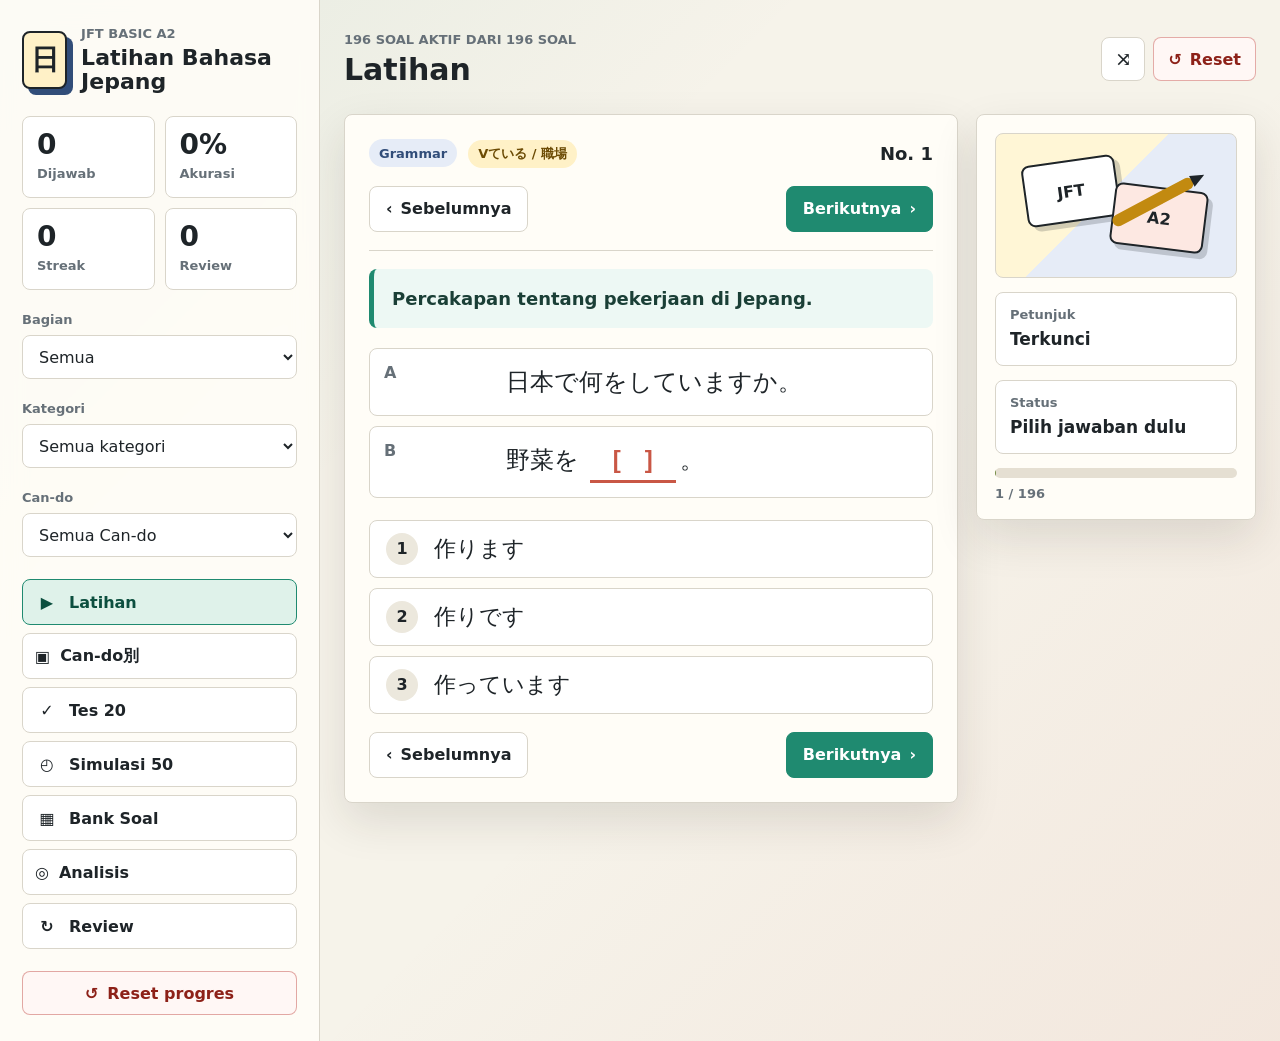
==== commit 852cd25f: "試験モード機能追加" ====
--- a/index.html
+++ b/index.html
@@ -3,7 +3,7 @@
   <head>
     <meta charset="UTF-8" />
     <meta name="viewport" content="width=device-width, initial-scale=1.0" />
-    <title>JFT Basic A2 Can-do Trainer</title>
+    <title>JFT Basic A2 Trainer</title>
     <link rel="stylesheet" href="./styles.css" />
     <script src="./app.js" defer></script>
   </head>
@@ -11,7 +11,9 @@
     <div class="app-shell">
       <aside class="sidebar" aria-label="Panel belajar">
         <div class="brand">
-          <div class="brand-mark" aria-hidden="true">日</div>
+          <div class="brand-mark" aria-hidden="true">
+            <span>日</span>
+          </div>
           <div>
             <p class="eyebrow">JFT Basic A2</p>
             <h1>Latihan Bahasa Jepang</h1>
@@ -53,34 +55,25 @@
           <select id="categoryFilter"></select>
         </div>
 
-        <div class="control-block">
-          <label for="canDoFilter">Can-do</label>
-          <select id="canDoFilter"></select>
-        </div>
-
         <div class="mode-tabs" role="tablist" aria-label="Mode">
           <button class="mode-tab is-active" data-view="practice" role="tab" aria-selected="true">
-            <span aria-hidden="true">▶</span>
+            <span class="icon" aria-hidden="true">▶</span>
             Latihan
           </button>
-          <button class="mode-tab" data-view="cando" role="tab" aria-selected="false">
-            <span aria-hidden="true">▣</span>
-            Can-do別
-          </button>
           <button class="mode-tab" data-view="test" role="tab" aria-selected="false">
-            <span aria-hidden="true">✓</span>
+            <span class="icon" aria-hidden="true">✓</span>
             Tes 20
           </button>
           <button class="mode-tab" data-view="mock" role="tab" aria-selected="false">
-            <span aria-hidden="true">◴</span>
+            <span class="icon" aria-hidden="true">◴</span>
             Simulasi 50
           </button>
           <button class="mode-tab" data-view="bank" role="tab" aria-selected="false">
-            <span aria-hidden="true">▦</span>
+            <span class="icon" aria-hidden="true">▦</span>
             Bank Soal
           </button>
           <button class="mode-tab" data-view="review" role="tab" aria-selected="false">
-            <span aria-hidden="true">↻</span>
+            <span class="icon" aria-hidden="true">↻</span>
             Review
           </button>
         </div>
@@ -94,12 +87,17 @@
       <main class="workspace">
         <header class="toolbar">
           <div class="toolbar-title">
-            <p id="toolbarMeta">Soal latihan</p>
+            <p id="toolbarMeta">140 soal latihan</p>
             <h2 id="viewTitle">Latihan</h2>
           </div>
           <div class="toolbar-actions">
-            <button class="toolbar-button" id="shuffleBtn" type="button">⤨ Acak</button>
-            <button class="toolbar-button reset-action" id="resetBtn" type="button">↺ Reset</button>
+            <button class="icon-button" id="shuffleBtn" type="button" title="Acak soal" aria-label="Acak soal">
+              <span aria-hidden="true">⤨</span>
+            </button>
+            <button class="toolbar-button reset-action" id="resetBtn" type="button" title="Reset progres" aria-label="Reset progres">
+              <span aria-hidden="true">↺</span>
+              Reset
+            </button>
           </div>
         </header>
 
@@ -110,55 +108,90 @@
                 <div>
                   <span class="tag" id="questionSection">Grammar</span>
                   <span class="tag tag-muted" id="questionCategory">て形</span>
-                  <span class="tag tag-can-do" id="questionCanDo">食事</span>
                 </div>
                 <strong id="questionNumber">No. 1</strong>
+              </div>
+              <div class="question-actions question-actions-top" aria-label="Navigasi soal bagian atas">
+                <button class="secondary-button" id="topPrevBtn" type="button">
+                  <span aria-hidden="true">‹</span>
+                  Sebelumnya
+                </button>
+                <button class="primary-button" id="topNextBtn" type="button">
+                  Berikutnya
+                  <span aria-hidden="true">›</span>
+                </button>
               </div>
               <p class="scenario" id="scenarioText"></p>
               <div class="dialogue" id="dialogueBox"></div>
               <div class="choices" id="choicesBox"></div>
               <div class="feedback" id="feedbackBox" hidden></div>
               <div class="question-actions">
-                <button class="secondary-button" id="prevBtn" type="button">‹ Sebelumnya</button>
-                <button class="primary-button" id="nextBtn" type="button">Berikutnya ›</button>
+                <button class="secondary-button" id="prevBtn" type="button">
+                  <span aria-hidden="true">‹</span>
+                  Sebelumnya
+                </button>
+                <button class="primary-button" id="nextBtn" type="button">
+                  Berikutnya
+                  <span aria-hidden="true">›</span>
+                </button>
               </div>
             </article>
 
-            <aside class="learning-panel" aria-label="Ringkasan soal">
-              <div class="mini-visual" aria-hidden="true">
-                <div class="flash-card card-a">JFT</div>
-                <div class="flash-card card-b">A2</div>
-                <div class="pencil"></div>
-              </div>
-              <div class="pattern-box">
-                <span id="patternLabel">Petunjuk</span>
-                <strong id="patternText">Terkunci</strong>
-              </div>
-              <div class="pattern-box">
-                <span id="meaningLabel">Status</span>
-                <strong id="meaningText">Pilih jawaban dulu</strong>
-              </div>
-              <div class="mini-progress">
-                <div class="progress-bar"><span id="progressFill"></span></div>
-                <p id="progressText">1 / 1</p>
-              </div>
-            </aside>
-          </div>
-        </section>
-
-        <section class="cando-view view" id="candoView">
-          <div class="section-intro">
-            <h3>Can-do別学習</h3>
-            <p>JFT Basic A2は生活場面ベースです。文法順だけでなく、買い物・交通・病院・役所などの場面から練習できます。</p>
-          </div>
-          <div class="cando-grid" id="canDoGrid"></div>
+            <div class="learning-rail">
+              <aside class="learning-panel" aria-label="Ringkasan soal">
+                <div class="mini-visual" aria-hidden="true">
+                  <div class="flash-card card-a">JFT</div>
+                  <div class="flash-card card-b">A2</div>
+                  <div class="pencil"></div>
+                </div>
+                <div class="pattern-box">
+                  <span id="patternLabel">Petunjuk</span>
+                  <strong id="patternText">Vて + います</strong>
+                </div>
+                <div class="pattern-box">
+                  <span id="meaningLabel">Status</span>
+                  <strong id="meaningText">sedang / keadaan</strong>
+                </div>
+                <div class="mini-progress">
+                  <div class="progress-bar">
+                    <span id="progressFill"></span>
+                  </div>
+                  <p id="progressText">1 / 35</p>
+                </div>
+              </aside>
+
+              <section class="test-progress-panel" id="testProgressPanel" aria-live="polite" hidden>
+                <div class="test-progress-head">
+                  <span>進捗</span>
+                  <strong id="testProgressTitle">Tes 20</strong>
+                </div>
+                <div class="test-progress-metrics">
+                  <div class="test-progress-metric">
+                    <span>解答済み / Dijawab</span>
+                    <strong id="testAnsweredCount">0 / 20</strong>
+                  </div>
+                  <div class="test-progress-metric">
+                    <span>正解 / Benar</span>
+                    <strong id="testCorrectCount">0</strong>
+                  </div>
+                  <div class="test-progress-metric test-progress-metric-wide">
+                    <span>正答率 / Akurasi</span>
+                    <strong id="testAccuracy">0%</strong>
+                  </div>
+                </div>
+                <div class="test-answer-progress" aria-hidden="true">
+                  <span id="testAnswerProgressFill"></span>
+                </div>
+              </section>
+            </div>
+          </div>
         </section>
 
         <section class="bank-view view" id="bankView">
           <div class="bank-toolbar">
             <label class="search-field" for="searchInput">
               <span aria-hidden="true">⌕</span>
-              <input id="searchInput" type="search" placeholder="Cari pola, arti, Can-do, atau kalimat Jepang" />
+              <input id="searchInput" type="search" placeholder="Cari pola, arti, atau kalimat Jepang" />
             </label>
           </div>
           <div class="question-list" id="questionList"></div>
--- a/styles.css
+++ b/styles.css
@@ -9,6 +9,7 @@
   --green: #1f8a70;
   --green-soft: #dff2ea;
   --coral: #c95745;
+  --coral-soft: #fde8e2;
   --indigo: #314d79;
   --indigo-soft: #e6ecf7;
   --gold: #c28a10;
@@ -54,10 +55,10 @@
 .sidebar {
   display: flex;
   flex-direction: column;
-  gap: 20px;
+  gap: 22px;
   padding: 26px 22px;
   border-right: 1px solid var(--line);
-  background: rgba(255, 253, 247, 0.9);
+  background: rgba(255, 253, 247, 0.88);
   backdrop-filter: blur(12px);
 }
 
@@ -81,8 +82,7 @@
 }
 
 .brand h1,
-.toolbar h2,
-.section-intro h3 {
+.toolbar h2 {
   margin: 0;
   letter-spacing: 0;
 }
@@ -97,7 +97,7 @@
   margin: 0 0 5px;
   color: var(--muted);
   font-size: 13px;
-  font-weight: 800;
+  font-weight: 700;
   text-transform: uppercase;
 }
 
@@ -119,7 +119,7 @@
   display: block;
   font-size: 28px;
   line-height: 1;
-  font-weight: 900;
+  font-weight: 850;
 }
 
 .metric-label {
@@ -127,18 +127,18 @@
   margin-top: 7px;
   color: var(--muted);
   font-size: 13px;
+  font-weight: 700;
+}
+
+.control-block {
+  display: grid;
+  gap: 8px;
+}
+
+.control-block label {
+  color: var(--muted);
+  font-size: 13px;
   font-weight: 800;
-}
-
-.control-block {
-  display: grid;
-  gap: 8px;
-}
-
-.control-block label {
-  color: var(--muted);
-  font-size: 13px;
-  font-weight: 850;
 }
 
 select,
@@ -167,7 +167,7 @@
 .primary-button,
 .secondary-button,
 .choice-button,
-.small-button {
+.icon-button {
   border: 1px solid var(--line);
   border-radius: 8px;
   color: var(--ink);
@@ -185,14 +185,13 @@
   gap: 10px;
   min-height: 46px;
   padding: 0 12px;
-  font-weight: 850;
+  font-weight: 800;
   text-align: left;
 }
 
 .mode-tab:hover,
 .secondary-button:hover,
-.toolbar-button:hover,
-.small-button:hover,
+.icon-button:hover,
 .choice-button:hover {
   transform: translateY(-1px);
   border-color: #b7b0a1;
@@ -216,6 +215,19 @@
   font-weight: 850;
 }
 
+.sidebar-reset-button:hover {
+  transform: translateY(-1px);
+  border-color: rgba(179, 38, 30, 0.6);
+  background: #ffe9e5;
+}
+
+.icon {
+  display: grid;
+  place-items: center;
+  width: 24px;
+  height: 24px;
+}
+
 .workspace {
   display: flex;
   flex-direction: column;
@@ -233,7 +245,7 @@
 }
 
 .toolbar h2 {
-  font-size: 32px;
+  font-size: 30px;
 }
 
 .toolbar-actions {
@@ -257,6 +269,20 @@
   color: #8d2118;
 }
 
+.reset-action:hover {
+  transform: translateY(-1px);
+  border-color: rgba(179, 38, 30, 0.6);
+  background: #ffe9e5;
+}
+
+.icon-button {
+  display: grid;
+  place-items: center;
+  width: 44px;
+  height: 44px;
+  font-size: 20px;
+}
+
 .view {
   display: none;
 }
@@ -267,26 +293,26 @@
 
 .question-layout {
   display: grid;
-  grid-template-columns: minmax(0, 1fr) 290px;
+  grid-template-columns: minmax(0, 1fr) 280px;
   gap: 18px;
   align-items: start;
 }
 
 .question-panel,
 .learning-panel,
-.list-item,
-.review-summary,
-.section-intro,
-.cando-card {
-  border: 1px solid var(--line);
-  border-radius: 8px;
-  background: rgba(255, 253, 247, 0.88);
+.test-progress-panel,
+.review-summary {
+  border: 1px solid var(--line);
+  border-radius: 8px;
+  background: var(--surface);
   box-shadow: var(--shadow);
 }
 
 .question-panel {
-  min-height: 620px;
-  padding: 22px;
+  min-height: 650px;
+  padding: 24px;
+  touch-action: pan-y;
+  overscroll-behavior-x: contain;
 }
 
 .question-head {
@@ -294,65 +320,55 @@
   align-items: center;
   justify-content: space-between;
   gap: 12px;
-  margin-bottom: 16px;
-}
-
-.question-head > div {
-  display: flex;
-  flex-wrap: wrap;
-  gap: 8px;
-}
-
-.question-head strong {
-  font-size: 20px;
+  margin-bottom: 18px;
 }
 
 .tag {
   display: inline-flex;
   align-items: center;
-  min-height: 30px;
-  padding: 0 12px;
+  min-height: 28px;
+  padding: 0 10px;
   border-radius: 999px;
   background: var(--indigo-soft);
-  color: #25446e;
+  color: var(--indigo);
+  font-size: 13px;
   font-weight: 850;
 }
 
 .tag-muted {
+  margin-left: 6px;
   background: var(--gold-soft);
-  color: #7c5a08;
-}
-
-.tag-can-do {
-  background: var(--green-soft);
-  color: #0c4f3f;
+  color: #6c4b04;
+}
+
+#questionNumber {
+  font-size: 18px;
 }
 
 .scenario {
-  margin: 0 0 18px;
-  padding: 18px 20px;
-  border-left: 6px solid var(--green);
-  border-radius: 8px;
-  background: #e9f6f2;
-  color: #1c473e;
-  font-size: 20px;
-  font-weight: 850;
-  line-height: 1.45;
+  margin: 0 0 20px;
+  padding: 16px 18px;
+  border-left: 5px solid var(--green);
+  border-radius: 8px;
+  background: #edf8f4;
+  color: #1a3f36;
+  font-size: 18px;
+  line-height: 1.55;
+  font-weight: 700;
 }
 
 .dialogue {
   display: grid;
+  gap: 10px;
+  margin-bottom: 22px;
+}
+
+.dialogue-line {
+  display: grid;
+  grid-template-columns: 110px minmax(0, 1fr);
   gap: 12px;
-  margin-bottom: 18px;
-}
-
-.dialogue-line {
-  display: grid;
-  grid-template-columns: 110px minmax(0, 1fr);
-  gap: 18px;
-  align-items: center;
-  min-height: 70px;
-  padding: 14px 18px;
+  align-items: start;
+  padding: 14px;
   border: 1px solid var(--line);
   border-radius: 8px;
   background: var(--surface-strong);
@@ -367,6 +383,7 @@
   font-family: "Noto Sans JP", "Hiragino Sans", Meiryo, sans-serif;
   font-size: 24px;
   line-height: 1.55;
+  letter-spacing: 0;
   white-space: pre-line;
 }
 
@@ -447,6 +464,14 @@
   font-weight: 900;
 }
 
+.choice-button.is-correct .choice-status {
+  color: #0b5e2a;
+}
+
+.choice-button.is-wrong .choice-status {
+  color: #971b14;
+}
+
 .feedback {
   margin: 0 0 18px;
   padding: 16px;
@@ -474,6 +499,12 @@
   display: flex;
   justify-content: space-between;
   gap: 10px;
+}
+
+.question-actions-top {
+  margin-bottom: 18px;
+  padding-bottom: 18px;
+  border-bottom: 1px solid var(--line);
 }
 
 .primary-button,
@@ -493,86 +524,181 @@
   color: white;
 }
 
+.primary-button:hover {
+  transform: translateY(-1px);
+  background: #176f5a;
+}
+
+.learning-rail {
+  display: grid;
+  gap: 18px;
+  position: sticky;
+  top: 24px;
+}
+
 .learning-panel {
   display: grid;
   gap: 14px;
   padding: 18px;
-  position: sticky;
-  top: 24px;
+}
+
+.test-progress-panel {
+  padding: 18px;
+}
+
+.test-progress-head {
+  display: flex;
+  align-items: center;
+  justify-content: space-between;
+  gap: 10px;
+  margin-bottom: 14px;
+}
+
+.test-progress-head span {
+  color: var(--muted);
+  font-size: 13px;
+  font-weight: 850;
+}
+
+.test-progress-head strong {
+  font-size: 18px;
+}
+
+.test-progress-metrics {
+  display: grid;
+  grid-template-columns: 1fr 1fr;
+  gap: 10px;
+}
+
+.test-progress-metric {
+  display: grid;
+  gap: 5px;
+  min-width: 0;
+  padding: 12px;
+  border: 1px solid var(--line);
+  border-radius: 8px;
+  background: var(--surface-strong);
+}
+
+.test-progress-metric span {
+  color: var(--muted);
+  font-size: 11px;
+  font-weight: 800;
+  line-height: 1.35;
+}
+
+.test-progress-metric strong {
+  font-size: 22px;
+}
+
+.test-progress-metric-wide {
+  grid-column: 1 / -1;
+}
+
+.test-answer-progress {
+  height: 8px;
+  margin-top: 14px;
+  overflow: hidden;
+  border-radius: 999px;
+  background: var(--line);
+}
+
+.test-answer-progress span {
+  display: block;
+  width: 0;
+  height: 100%;
+  border-radius: inherit;
+  background: var(--green);
+  transition: width 180ms ease;
 }
 
 .mini-visual {
   position: relative;
-  min-height: 132px;
+  min-height: 145px;
   overflow: hidden;
   border: 1px solid var(--line);
   border-radius: 8px;
   background:
-    linear-gradient(135deg, #fff6cc 0 45%, #e6ecf7 45% 100%);
+    linear-gradient(135deg, #fff6d6 0 45%, #e6ecf7 45% 100%);
 }
 
 .flash-card {
   position: absolute;
   display: grid;
   place-items: center;
-  width: 88px;
-  height: 52px;
+  width: 94px;
+  height: 62px;
   border: 2px solid var(--ink);
   border-radius: 8px;
   background: white;
   font-weight: 900;
-  transform: rotate(-7deg);
+  box-shadow: 5px 5px 0 rgba(30, 36, 40, 0.2);
 }
 
 .card-a {
-  left: 34px;
-  top: 34px;
+  left: 28px;
+  top: 26px;
+  transform: rotate(-8deg);
 }
 
 .card-b {
-  right: 32px;
+  right: 30px;
   bottom: 28px;
   transform: rotate(7deg);
-  background: #ffe9e5;
+  background: var(--coral-soft);
 }
 
 .pencil {
   position: absolute;
-  right: 40px;
-  top: 42px;
+  left: 112px;
+  top: 62px;
   width: 90px;
-  height: 11px;
+  height: 12px;
   border-radius: 999px;
-  background: #c28a10;
-  transform: rotate(-26deg);
+  background: var(--gold);
+  transform: rotate(-28deg);
+}
+
+.pencil::after {
+  content: "";
+  position: absolute;
+  right: -13px;
+  top: 0;
+  border-left: 14px solid var(--ink);
+  border-top: 6px solid transparent;
+  border-bottom: 6px solid transparent;
 }
 
 .pattern-box {
-  padding: 16px;
+  display: grid;
+  gap: 6px;
+  padding: 14px;
   border: 1px solid var(--line);
   border-radius: 8px;
   background: var(--surface-strong);
 }
 
 .pattern-box span {
-  display: block;
   color: var(--muted);
   font-size: 13px;
   font-weight: 850;
 }
 
 .pattern-box strong {
-  display: block;
-  margin-top: 7px;
-  font-size: 18px;
+  font-size: 17px;
   line-height: 1.35;
+}
+
+.mini-progress {
+  display: grid;
+  gap: 8px;
 }
 
 .progress-bar {
   height: 10px;
   overflow: hidden;
   border-radius: 999px;
-  background: #e6e0d2;
+  background: #e5dfd2;
 }
 
 .progress-bar span {
@@ -584,119 +710,69 @@
 }
 
 .mini-progress p {
-  margin: 8px 0 0;
-  color: var(--muted);
-  font-weight: 850;
-}
-
-.section-intro {
-  margin-bottom: 16px;
-  padding: 20px;
-}
-
-.section-intro h3 {
-  font-size: 24px;
-}
-
-.section-intro p {
-  margin: 8px 0 0;
-  color: var(--muted);
-  line-height: 1.55;
-}
-
-.cando-grid {
-  display: grid;
-  grid-template-columns: repeat(auto-fit, minmax(240px, 1fr));
-  gap: 14px;
-}
-
-.cando-card {
-  display: grid;
-  gap: 12px;
-  padding: 18px;
-  box-shadow: none;
-}
-
-.cando-card header {
-  display: flex;
-  align-items: start;
-  justify-content: space-between;
-  gap: 12px;
-}
-
-.cando-card h4 {
   margin: 0;
-  font-size: 20px;
-}
-
-.cando-card p {
-  margin: 0;
-  color: var(--muted);
-  line-height: 1.5;
-}
-
-.cando-count {
-  white-space: nowrap;
-  padding: 4px 9px;
-  border-radius: 999px;
-  background: var(--green-soft);
-  color: #0c4f3f;
-  font-weight: 850;
-}
-
-.cando-card button,
-.small-button {
-  justify-self: start;
-  min-height: 38px;
-  padding: 0 12px;
-  font-weight: 850;
+  color: var(--muted);
+  font-size: 13px;
+  font-weight: 800;
 }
 
 .bank-toolbar {
-  margin-bottom: 16px;
+  margin-bottom: 14px;
 }
 
 .search-field {
-  display: flex;
-  align-items: center;
-  gap: 10px;
-  padding: 0 14px;
+  display: grid;
+  grid-template-columns: 42px minmax(0, 1fr);
+  align-items: center;
+  max-width: 560px;
   border: 1px solid var(--line);
   border-radius: 8px;
   background: var(--surface-strong);
+}
+
+.search-field span {
+  display: grid;
+  place-items: center;
+  color: var(--muted);
+  font-size: 22px;
 }
 
 .search-field input {
   border: 0;
+  padding: 0 14px 0 0;
   outline: 0;
 }
 
 .question-list {
   display: grid;
-  grid-template-columns: repeat(auto-fit, minmax(260px, 1fr));
+  grid-template-columns: repeat(auto-fill, minmax(300px, 1fr));
   gap: 12px;
 }
 
 .list-item {
   display: grid;
   gap: 10px;
+  min-height: 178px;
   padding: 16px;
-  box-shadow: none;
+  border: 1px solid var(--line);
+  border-radius: 8px;
+  background: var(--surface);
 }
 
 .list-item header {
   display: flex;
   align-items: center;
   justify-content: space-between;
-  gap: 10px;
-}
-
-.list-item h3,
+  gap: 8px;
+}
+
+.list-item h3 {
+  margin: 0;
+  font-size: 17px;
+}
+
 .list-item p {
   margin: 0;
-}
-
-.list-item p {
   color: var(--muted);
   line-height: 1.45;
 }
@@ -708,17 +784,39 @@
   font-weight: 900;
 }
 
+.small-button {
+  justify-self: start;
+  min-height: 36px;
+  padding: 0 11px;
+  border: 1px solid var(--line);
+  border-radius: 8px;
+  background: var(--surface-strong);
+  font-weight: 800;
+}
+
 .review-summary {
   margin-bottom: 14px;
   padding: 18px;
 }
 
+.review-summary h3 {
+  margin: 0 0 6px;
+  font-size: 20px;
+}
+
+.review-summary p {
+  margin: 0;
+  color: var(--muted);
+  line-height: 1.5;
+}
+
 @media (max-width: 960px) {
   .app-shell {
     grid-template-columns: 1fr;
   }
 
   .sidebar {
+    position: static;
     border-right: 0;
     border-bottom: 1px solid var(--line);
   }
@@ -735,9 +833,16 @@
     grid-template-columns: 1fr;
   }
 
+  .learning-rail {
+    position: static;
+  }
+
   .learning-panel {
-    position: static;
     grid-template-columns: repeat(3, minmax(0, 1fr));
+  }
+
+  .mini-progress {
+    align-self: end;
   }
 }
 
@@ -747,13 +852,16 @@
     padding: 16px;
   }
 
+  .brand h1 {
+    font-size: 19px;
+  }
+
   .toolbar {
     align-items: flex-start;
-    flex-direction: column;
   }
 
   .toolbar h2 {
-    font-size: 26px;
+    font-size: 24px;
   }
 
   .stats-grid,
@@ -765,26 +873,35 @@
     grid-template-columns: 1fr;
   }
 
+  .question-panel {
+    min-height: 0;
+    padding: 16px;
+  }
+
+  .dialogue-line {
+    grid-template-columns: 1fr;
+  }
+
+  .utterance {
+    font-size: 21px;
+  }
+
+  .choice-button {
+    grid-template-columns: 32px minmax(0, 1fr);
+  }
+
+  .choice-status {
+    grid-column: 2;
+    justify-self: start;
+  }
+
   .question-actions {
     display: grid;
     grid-template-columns: 1fr;
   }
 
-  .dialogue-line {
-    grid-template-columns: 1fr;
-  }
-
-  .utterance {
-    font-size: 21px;
-  }
-
-  .choice-button {
-    grid-template-columns: 32px minmax(0, 1fr);
-  }
-
-  .choice-status {
-    grid-column: 2;
-    justify-self: start;
+  .question-actions-top {
+    grid-template-columns: 1fr 1fr;
   }
 
   .primary-button,
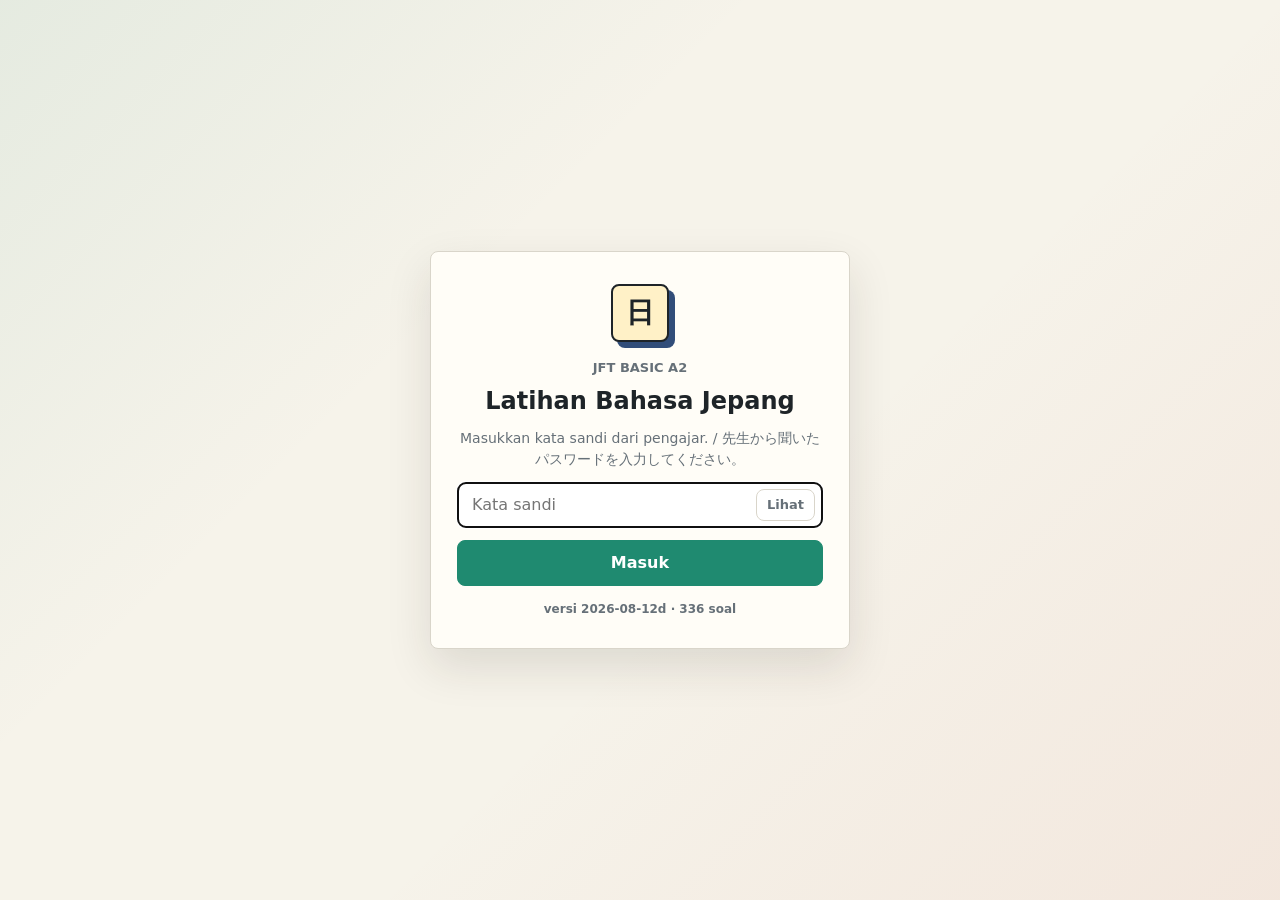
==== commit 173edc55: "新しいバージョン" ====
--- a/index.html
+++ b/index.html
@@ -4,11 +4,1107 @@
     <meta charset="UTF-8" />
     <meta name="viewport" content="width=device-width, initial-scale=1.0" />
     <title>JFT Basic A2 Trainer</title>
-    <link rel="stylesheet" href="./styles.css" />
-    <script src="./app.js" defer></script>
+    <link rel="icon" href="data:," />
+    <style>
+:root {
+  color-scheme: light;
+  --bg: #f6f3ea;
+  --surface: #fffdf7;
+  --surface-strong: #ffffff;
+  --ink: #1e2428;
+  --muted: #667078;
+  --line: #d9d5ca;
+  --green: #1f8a70;
+  --green-soft: #dff2ea;
+  --coral: #c95745;
+  --coral-soft: #fde8e2;
+  --indigo: #314d79;
+  --indigo-soft: #e6ecf7;
+  --gold: #c28a10;
+  --gold-soft: #fff1c7;
+  --wrong: #b3261e;
+  --right: #137333;
+  --shadow: 0 18px 45px rgba(38, 34, 25, 0.12);
+  font-family:
+    Inter, ui-sans-serif, system-ui, -apple-system, BlinkMacSystemFont, "Segoe UI",
+    "Noto Sans JP", "Hiragino Sans", Meiryo, sans-serif;
+}
+
+* {
+  box-sizing: border-box;
+}
+
+/* hidden 属性は display 指定より優先させる */
+[hidden] {
+  display: none !important;
+}
+
+body {
+  margin: 0;
+  min-height: 100vh;
+  background:
+    linear-gradient(135deg, rgba(31, 138, 112, 0.08), transparent 35%),
+    linear-gradient(315deg, rgba(201, 87, 69, 0.08), transparent 42%),
+    var(--bg);
+  color: var(--ink);
+}
+
+button,
+select,
+input {
+  font: inherit;
+}
+
+button {
+  cursor: pointer;
+}
+
+.app-shell {
+  display: grid;
+  grid-template-columns: 320px minmax(0, 1fr);
+  min-height: 100vh;
+}
+
+.gate {
+  display: grid;
+  place-items: center;
+  min-height: 100vh;
+  padding: 24px;
+}
+
+.gate-card {
+  display: grid;
+  gap: 12px;
+  justify-items: center;
+  width: 100%;
+  max-width: 420px;
+  padding: 32px 26px;
+  border: 1px solid var(--line);
+  border-radius: 8px;
+  background: var(--surface);
+  box-shadow: var(--shadow);
+  text-align: center;
+}
+
+.gate-mark {
+  display: grid;
+  place-items: center;
+  width: 58px;
+  height: 58px;
+  border: 2px solid var(--ink);
+  border-radius: 8px;
+  background: var(--gold-soft);
+  box-shadow: 6px 6px 0 var(--indigo);
+  font-weight: 900;
+  font-size: 28px;
+}
+
+.gate-eyebrow {
+  margin: 6px 0 0;
+  color: var(--muted);
+  font-size: 13px;
+  font-weight: 700;
+  text-transform: uppercase;
+}
+
+.gate-card h1 {
+  margin: 0;
+  font-size: 24px;
+  line-height: 1.2;
+}
+
+.gate-note {
+  margin: 0;
+  color: var(--muted);
+  font-size: 14px;
+  line-height: 1.5;
+}
+
+.gate-field {
+  position: relative;
+  display: block;
+  width: 100%;
+}
+
+.gate-toggle {
+  position: absolute;
+  top: 50%;
+  right: 8px;
+  transform: translateY(-50%);
+  min-height: 32px;
+  padding: 0 10px;
+  border: 1px solid var(--line);
+  border-radius: 8px;
+  background: var(--surface-strong);
+  color: var(--muted);
+  font-size: 13px;
+  font-weight: 800;
+}
+
+.gate-field input {
+  min-height: 46px;
+  width: 100%;
+  padding: 0 14px;
+  border: 1px solid var(--line);
+  border-radius: 8px;
+  background: var(--surface-strong);
+  color: var(--ink);
+}
+
+.gate-button {
+  min-height: 46px;
+  width: 100%;
+  border: 1px solid var(--green);
+  border-radius: 8px;
+  background: var(--green);
+  color: white;
+  font-weight: 850;
+}
+
+.gate-button:hover {
+  background: #176f5a;
+}
+
+.gate-error {
+  margin: 0;
+  color: var(--wrong);
+  font-size: 14px;
+  font-weight: 800;
+}
+
+.gate-version {
+  margin: 4px 0 0;
+  color: var(--muted);
+  font-size: 12px;
+  font-weight: 700;
+}
+
+.sidebar {
+  display: flex;
+  flex-direction: column;
+  gap: 22px;
+  padding: 26px 22px;
+  border-right: 1px solid var(--line);
+  background: rgba(255, 253, 247, 0.88);
+  backdrop-filter: blur(12px);
+}
+
+.brand {
+  display: flex;
+  align-items: center;
+  gap: 14px;
+}
+
+.brand-mark {
+  display: grid;
+  place-items: center;
+  width: 58px;
+  height: 58px;
+  border: 2px solid var(--ink);
+  border-radius: 8px;
+  background: var(--gold-soft);
+  box-shadow: 6px 6px 0 var(--indigo);
+  font-weight: 900;
+  font-size: 28px;
+}
+
+.brand h1,
+.toolbar h2 {
+  margin: 0;
+  letter-spacing: 0;
+}
+
+.brand h1 {
+  font-size: 22px;
+  line-height: 1.1;
+}
+
+.eyebrow,
+.toolbar-title p {
+  margin: 0 0 5px;
+  color: var(--muted);
+  font-size: 13px;
+  font-weight: 700;
+  text-transform: uppercase;
+}
+
+.stats-grid {
+  display: grid;
+  grid-template-columns: repeat(2, minmax(0, 1fr));
+  gap: 10px;
+}
+
+.metric {
+  min-height: 82px;
+  padding: 14px;
+  border: 1px solid var(--line);
+  border-radius: 8px;
+  background: var(--surface-strong);
+}
+
+.metric-value {
+  display: block;
+  font-size: 28px;
+  line-height: 1;
+  font-weight: 850;
+}
+
+.metric-label {
+  display: block;
+  margin-top: 7px;
+  color: var(--muted);
+  font-size: 13px;
+  font-weight: 700;
+}
+
+.control-block {
+  display: grid;
+  gap: 8px;
+}
+
+.control-block label {
+  color: var(--muted);
+  font-size: 13px;
+  font-weight: 800;
+}
+
+select,
+.search-field input {
+  min-height: 44px;
+  width: 100%;
+  border: 1px solid var(--line);
+  border-radius: 8px;
+  background: var(--surface-strong);
+  color: var(--ink);
+}
+
+select {
+  padding: 0 12px;
+}
+
+.mode-tabs {
+  display: grid;
+  gap: 8px;
+  margin-top: auto;
+}
+
+.mode-tab,
+.toolbar-button,
+.sidebar-reset-button,
+.primary-button,
+.secondary-button,
+.choice-button,
+.icon-button {
+  border: 1px solid var(--line);
+  border-radius: 8px;
+  color: var(--ink);
+  background: var(--surface-strong);
+  transition:
+    transform 150ms ease,
+    border-color 150ms ease,
+    background 150ms ease,
+    color 150ms ease;
+}
+
+.mode-tab {
+  display: flex;
+  align-items: center;
+  gap: 10px;
+  min-height: 46px;
+  padding: 0 12px;
+  font-weight: 800;
+  text-align: left;
+}
+
+.mode-tab:hover,
+.secondary-button:hover,
+.icon-button:hover,
+.choice-button:hover {
+  transform: translateY(-1px);
+  border-color: #b7b0a1;
+}
+
+.mode-tab.is-active {
+  border-color: var(--green);
+  background: var(--green-soft);
+  color: #0c4f3f;
+}
+
+.sidebar-reset-button {
+  display: flex;
+  align-items: center;
+  justify-content: center;
+  gap: 9px;
+  min-height: 44px;
+  border-color: rgba(179, 38, 30, 0.38);
+  background: #fff7f5;
+  color: #8d2118;
+  font-weight: 850;
+}
+
+.sidebar-reset-button:hover {
+  transform: translateY(-1px);
+  border-color: rgba(179, 38, 30, 0.6);
+  background: #ffe9e5;
+}
+
+.icon {
+  display: grid;
+  place-items: center;
+  width: 24px;
+  height: 24px;
+}
+
+.workspace {
+  display: flex;
+  flex-direction: column;
+  min-width: 0;
+  padding: 24px;
+}
+
+.toolbar {
+  display: flex;
+  align-items: center;
+  justify-content: space-between;
+  gap: 16px;
+  min-height: 70px;
+  margin-bottom: 20px;
+}
+
+.toolbar h2 {
+  font-size: 30px;
+}
+
+.toolbar-actions {
+  display: flex;
+  gap: 8px;
+}
+
+.toolbar-button {
+  display: inline-flex;
+  align-items: center;
+  justify-content: center;
+  gap: 8px;
+  min-height: 44px;
+  padding: 0 14px;
+  font-weight: 850;
+}
+
+.reset-action {
+  border-color: rgba(179, 38, 30, 0.36);
+  background: #fff7f5;
+  color: #8d2118;
+}
+
+.reset-action:hover {
+  transform: translateY(-1px);
+  border-color: rgba(179, 38, 30, 0.6);
+  background: #ffe9e5;
+}
+
+.icon-button {
+  display: grid;
+  place-items: center;
+  width: 44px;
+  height: 44px;
+  font-size: 20px;
+}
+
+.view {
+  display: none;
+}
+
+.view.is-visible {
+  display: block;
+}
+
+.question-layout {
+  display: grid;
+  grid-template-columns: minmax(0, 1fr) 280px;
+  gap: 18px;
+  align-items: start;
+}
+
+.question-panel,
+.learning-panel,
+.test-progress-panel,
+.review-summary {
+  border: 1px solid var(--line);
+  border-radius: 8px;
+  background: var(--surface);
+  box-shadow: var(--shadow);
+}
+
+.question-panel {
+  min-height: 650px;
+  padding: 24px;
+  touch-action: pan-y;
+  overscroll-behavior-x: contain;
+}
+
+.question-head {
+  display: flex;
+  align-items: center;
+  justify-content: space-between;
+  gap: 12px;
+  margin-bottom: 18px;
+}
+
+.tag {
+  display: inline-flex;
+  align-items: center;
+  min-height: 28px;
+  padding: 0 10px;
+  border-radius: 999px;
+  background: var(--indigo-soft);
+  color: var(--indigo);
+  font-size: 13px;
+  font-weight: 850;
+}
+
+.tag-muted {
+  margin-left: 6px;
+  background: var(--gold-soft);
+  color: #6c4b04;
+}
+
+#questionNumber {
+  font-size: 18px;
+}
+
+.question-head-right {
+  display: flex;
+  align-items: center;
+  gap: 10px;
+}
+
+.flag-button {
+  display: inline-flex;
+  align-items: center;
+  gap: 7px;
+  min-height: 36px;
+  padding: 0 12px;
+  border: 1px solid var(--line);
+  border-radius: 8px;
+  background: var(--surface-strong);
+  color: var(--muted);
+  font-size: 14px;
+  font-weight: 800;
+}
+
+.flag-button.is-on {
+  border-color: var(--gold);
+  background: var(--gold-soft);
+  color: #6c4b04;
+}
+
+.scenario {
+  margin: 0 0 20px;
+  padding: 16px 18px;
+  border-left: 5px solid var(--green);
+  border-radius: 8px;
+  background: #edf8f4;
+  color: #1a3f36;
+  font-size: 18px;
+  line-height: 1.55;
+  font-weight: 700;
+}
+
+.dialogue {
+  display: grid;
+  gap: 10px;
+  margin-bottom: 22px;
+}
+
+.dialogue-line {
+  display: grid;
+  grid-template-columns: 110px minmax(0, 1fr);
+  gap: 12px;
+  align-items: start;
+  padding: 14px;
+  border: 1px solid var(--line);
+  border-radius: 8px;
+  background: var(--surface-strong);
+}
+
+.speaker {
+  color: var(--muted);
+  font-weight: 850;
+}
+
+.utterance {
+  font-family: "Noto Sans JP", "Hiragino Sans", Meiryo, sans-serif;
+  font-size: 24px;
+  line-height: 1.55;
+  letter-spacing: 0;
+  white-space: pre-line;
+}
+
+.blank {
+  display: inline-flex;
+  justify-content: center;
+  min-width: 86px;
+  margin: 0 4px;
+  padding: 0 12px 2px;
+  border-bottom: 3px solid var(--coral);
+  color: var(--coral);
+  font-weight: 900;
+}
+
+.choices {
+  display: grid;
+  gap: 10px;
+  margin-bottom: 18px;
+}
+
+.choice-button {
+  display: grid;
+  grid-template-columns: 36px minmax(0, 1fr) auto;
+  gap: 12px;
+  align-items: center;
+  min-height: 58px;
+  padding: 10px 16px;
+  text-align: left;
+}
+
+.choice-index {
+  display: grid;
+  place-items: center;
+  width: 32px;
+  height: 32px;
+  border-radius: 50%;
+  background: #ece8dd;
+  font-weight: 900;
+}
+
+.choice-text {
+  font-family: "Noto Sans JP", "Hiragino Sans", Meiryo, sans-serif;
+  font-size: 22px;
+  line-height: 1.25;
+}
+
+.choice-button.is-selected {
+  border-color: var(--indigo);
+  background: var(--indigo-soft);
+}
+
+.choice-button.is-correct {
+  border-color: rgba(19, 115, 51, 0.55);
+  background: #e6f4ea;
+}
+
+.choice-button.is-correct .choice-index {
+  background: #137333;
+  color: #fff;
+}
+
+.choice-button.is-wrong {
+  border-color: rgba(179, 38, 30, 0.48);
+  background: #fce8e6;
+}
+
+.choice-button.is-wrong .choice-index {
+  background: #b3261e;
+  color: #fff;
+}
+
+.choice-status {
+  justify-self: end;
+  padding: 5px 9px;
+  border-radius: 999px;
+  background: rgba(255, 255, 255, 0.72);
+  font-size: 13px;
+  font-weight: 900;
+}
+
+.choice-button.is-correct .choice-status {
+  color: #0b5e2a;
+}
+
+.choice-button.is-wrong .choice-status {
+  color: #971b14;
+}
+
+.feedback {
+  margin: 0 0 18px;
+  padding: 16px;
+  border-radius: 8px;
+  background: var(--surface-strong);
+  border: 1px solid var(--line);
+}
+
+.feedback strong {
+  display: block;
+  margin-bottom: 6px;
+}
+
+.feedback span {
+  display: block;
+  margin-bottom: 4px;
+  line-height: 1.5;
+}
+
+.feedback span strong {
+  display: inline;
+  margin-bottom: 0;
+}
+
+.feedback.correct {
+  border-color: rgba(19, 115, 51, 0.55);
+  background: #ecf8ef;
+}
+
+.feedback.wrong {
+  border-color: rgba(179, 38, 30, 0.5);
+  background: #fff0ed;
+}
+
+.question-actions {
+  display: flex;
+  justify-content: space-between;
+  gap: 10px;
+}
+
+.question-actions-top {
+  margin-bottom: 18px;
+  padding-bottom: 18px;
+  border-bottom: 1px solid var(--line);
+}
+
+.primary-button,
+.secondary-button {
+  display: inline-flex;
+  align-items: center;
+  justify-content: center;
+  gap: 8px;
+  min-height: 46px;
+  padding: 0 16px;
+  font-weight: 850;
+}
+
+.primary-button {
+  border-color: var(--green);
+  background: var(--green);
+  color: white;
+}
+
+.primary-button:hover {
+  transform: translateY(-1px);
+  background: #176f5a;
+}
+
+.learning-rail {
+  display: grid;
+  gap: 18px;
+  position: sticky;
+  top: 24px;
+}
+
+.learning-panel {
+  display: grid;
+  gap: 14px;
+  padding: 18px;
+}
+
+.test-progress-panel {
+  padding: 18px;
+}
+
+.test-progress-head {
+  display: flex;
+  align-items: center;
+  justify-content: space-between;
+  gap: 10px;
+  margin-bottom: 14px;
+}
+
+.test-progress-head span {
+  color: var(--muted);
+  font-size: 13px;
+  font-weight: 850;
+}
+
+.test-progress-head strong {
+  font-size: 18px;
+}
+
+.test-progress-metrics {
+  display: grid;
+  grid-template-columns: 1fr 1fr;
+  gap: 10px;
+}
+
+.test-progress-metric {
+  display: grid;
+  gap: 5px;
+  min-width: 0;
+  padding: 12px;
+  border: 1px solid var(--line);
+  border-radius: 8px;
+  background: var(--surface-strong);
+}
+
+.test-progress-metric span {
+  color: var(--muted);
+  font-size: 11px;
+  font-weight: 800;
+  line-height: 1.35;
+}
+
+.test-progress-metric strong {
+  font-size: 22px;
+}
+
+.test-progress-metric-wide {
+  grid-column: 1 / -1;
+}
+
+.test-answer-progress {
+  height: 8px;
+  margin-top: 14px;
+  overflow: hidden;
+  border-radius: 999px;
+  background: var(--line);
+}
+
+.test-answer-progress span {
+  display: block;
+  width: 0;
+  height: 100%;
+  border-radius: inherit;
+  background: var(--green);
+  transition: width 180ms ease;
+}
+
+.mini-visual {
+  position: relative;
+  min-height: 145px;
+  overflow: hidden;
+  border: 1px solid var(--line);
+  border-radius: 8px;
+  background:
+    linear-gradient(135deg, #fff6d6 0 45%, #e6ecf7 45% 100%);
+}
+
+.flash-card {
+  position: absolute;
+  display: grid;
+  place-items: center;
+  width: 94px;
+  height: 62px;
+  border: 2px solid var(--ink);
+  border-radius: 8px;
+  background: white;
+  font-weight: 900;
+  box-shadow: 5px 5px 0 rgba(30, 36, 40, 0.2);
+}
+
+.card-a {
+  left: 28px;
+  top: 26px;
+  transform: rotate(-8deg);
+}
+
+.card-b {
+  right: 30px;
+  bottom: 28px;
+  transform: rotate(7deg);
+  background: var(--coral-soft);
+}
+
+.pencil {
+  position: absolute;
+  left: 112px;
+  top: 62px;
+  width: 90px;
+  height: 12px;
+  border-radius: 999px;
+  background: var(--gold);
+  transform: rotate(-28deg);
+}
+
+.pencil::after {
+  content: "";
+  position: absolute;
+  right: -13px;
+  top: 0;
+  border-left: 14px solid var(--ink);
+  border-top: 6px solid transparent;
+  border-bottom: 6px solid transparent;
+}
+
+.pattern-box {
+  display: grid;
+  gap: 6px;
+  padding: 14px;
+  border: 1px solid var(--line);
+  border-radius: 8px;
+  background: var(--surface-strong);
+}
+
+.pattern-box span {
+  color: var(--muted);
+  font-size: 13px;
+  font-weight: 850;
+}
+
+.pattern-box strong {
+  font-size: 17px;
+  line-height: 1.35;
+}
+
+.mini-progress {
+  display: grid;
+  gap: 8px;
+}
+
+.progress-bar {
+  height: 10px;
+  overflow: hidden;
+  border-radius: 999px;
+  background: #e5dfd2;
+}
+
+.progress-bar span {
+  display: block;
+  width: 0;
+  height: 100%;
+  border-radius: inherit;
+  background: linear-gradient(90deg, var(--green), var(--gold));
+}
+
+.mini-progress p {
+  margin: 0;
+  color: var(--muted);
+  font-size: 13px;
+  font-weight: 800;
+}
+
+.bank-toolbar {
+  margin-bottom: 14px;
+}
+
+.search-field {
+  display: grid;
+  grid-template-columns: 42px minmax(0, 1fr);
+  align-items: center;
+  max-width: 560px;
+  border: 1px solid var(--line);
+  border-radius: 8px;
+  background: var(--surface-strong);
+}
+
+.search-field span {
+  display: grid;
+  place-items: center;
+  color: var(--muted);
+  font-size: 22px;
+}
+
+.search-field input {
+  border: 0;
+  padding: 0 14px 0 0;
+  outline: 0;
+}
+
+.question-list {
+  display: grid;
+  grid-template-columns: repeat(auto-fill, minmax(300px, 1fr));
+  gap: 12px;
+}
+
+.list-item {
+  display: grid;
+  gap: 10px;
+  min-height: 178px;
+  padding: 16px;
+  border: 1px solid var(--line);
+  border-radius: 8px;
+  background: var(--surface);
+}
+
+.list-item header {
+  display: flex;
+  align-items: center;
+  justify-content: space-between;
+  gap: 8px;
+}
+
+.list-item h3 {
+  margin: 0;
+  font-size: 17px;
+}
+
+.list-item p {
+  margin: 0;
+  color: var(--muted);
+  line-height: 1.45;
+}
+
+.list-answer {
+  color: var(--right);
+  font-family: "Noto Sans JP", "Hiragino Sans", Meiryo, sans-serif;
+  font-size: 20px;
+  font-weight: 900;
+}
+
+.small-button {
+  justify-self: start;
+  min-height: 36px;
+  padding: 0 11px;
+  border: 1px solid var(--line);
+  border-radius: 8px;
+  background: var(--surface-strong);
+  font-weight: 800;
+}
+
+.review-summary {
+  margin-bottom: 14px;
+  padding: 18px;
+}
+
+.review-summary h3 {
+  margin: 0 0 6px;
+  font-size: 20px;
+}
+
+.review-summary p {
+  margin: 0;
+  color: var(--muted);
+  line-height: 1.5;
+}
+
+@media (max-width: 960px) {
+  .app-shell {
+    grid-template-columns: 1fr;
+  }
+
+  .sidebar {
+    position: static;
+    border-right: 0;
+    border-bottom: 1px solid var(--line);
+  }
+
+  .stats-grid {
+    grid-template-columns: repeat(4, minmax(0, 1fr));
+  }
+
+  .mode-tabs {
+    grid-template-columns: repeat(auto-fit, minmax(118px, 1fr));
+  }
+
+  .question-layout {
+    grid-template-columns: 1fr;
+  }
+
+  .learning-rail {
+    position: static;
+  }
+
+  .learning-panel {
+    grid-template-columns: repeat(3, minmax(0, 1fr));
+  }
+
+  .mini-progress {
+    align-self: end;
+  }
+}
+
+@media (max-width: 680px) {
+  .workspace,
+  .sidebar {
+    padding: 16px;
+  }
+
+  .brand h1 {
+    font-size: 19px;
+  }
+
+  .toolbar {
+    align-items: flex-start;
+  }
+
+  .toolbar h2 {
+    font-size: 24px;
+  }
+
+  .stats-grid,
+  .learning-panel {
+    grid-template-columns: 1fr 1fr;
+  }
+
+  .mode-tabs {
+    grid-template-columns: 1fr;
+  }
+
+  .question-panel {
+    min-height: 0;
+    padding: 16px;
+  }
+
+  .dialogue-line {
+    grid-template-columns: 1fr;
+  }
+
+  .utterance {
+    font-size: 21px;
+  }
+
+  .choice-button {
+    grid-template-columns: 32px minmax(0, 1fr);
+  }
+
+  .choice-status {
+    grid-column: 2;
+    justify-self: start;
+  }
+
+  .question-actions {
+    display: grid;
+    grid-template-columns: 1fr;
+  }
+
+  .question-actions-top {
+    grid-template-columns: 1fr 1fr;
+  }
+
+  .primary-button,
+  .secondary-button {
+    width: 100%;
+  }
+}
+
+    </style>
   </head>
   <body>
-    <div class="app-shell">
+    <noscript>
+      <div class="gate">
+        <div class="gate-card">
+          <h1>JavaScript diperlukan</h1>
+          <p class="gate-note">
+            Aplikasi ini tidak dapat berjalan tanpa JavaScript. Buka file ini langsung di browser
+            (Chrome / Safari), bukan di dalam pratinjau. /
+            このアプリはJavaScriptが必要です。プレビュー画面ではなく、ブラウザで直接開いてください。
+          </p>
+        </div>
+      </div>
+    </noscript>
+    <div class="gate" id="gate">
+      <div class="gate-card">
+        <div class="gate-mark" aria-hidden="true"><span>日</span></div>
+        <p class="gate-eyebrow">JFT Basic A2</p>
+        <h1>Latihan Bahasa Jepang</h1>
+        <p class="gate-note">Masukkan kata sandi dari pengajar. / 先生から聞いたパスワードを入力してください。</p>
+        <label class="gate-field" for="gateInput">
+          <input id="gateInput" type="password" placeholder="Kata sandi" autocomplete="off" autocapitalize="off" autocorrect="off" spellcheck="false" inputmode="latin" />
+          <button class="gate-toggle" id="gateToggle" type="button">Lihat</button>
+        </label>
+        <button class="gate-button" id="gateBtn" type="button">Masuk</button>
+        <p class="gate-error" id="gateError" hidden>Kata sandi salah. / パスワードが違います。</p>
+        <p class="gate-version" id="gateVersion">versi 2026-08-12d · 336 soal</p>
+      </div>
+    </div>
+    <div class="app-shell" id="appShell" hidden>
       <aside class="sidebar" aria-label="Panel belajar">
         <div class="brand">
           <div class="brand-mark" aria-hidden="true">
@@ -47,6 +1143,7 @@
             <option value="Expression">Expression</option>
             <option value="Vocabulary">Kosakata/Kanji</option>
             <option value="Reading">Membaca</option>
+            <option value="BasicVocab">Kosakata dasar</option>
           </select>
         </div>
 
@@ -87,7 +1184,7 @@
       <main class="workspace">
         <header class="toolbar">
           <div class="toolbar-title">
-            <p id="toolbarMeta">140 soal latihan</p>
+            <p id="toolbarMeta">296 soal latihan</p>
             <h2 id="viewTitle">Latihan</h2>
           </div>
           <div class="toolbar-actions">
@@ -109,7 +1206,13 @@
                   <span class="tag" id="questionSection">Grammar</span>
                   <span class="tag tag-muted" id="questionCategory">て形</span>
                 </div>
-                <strong id="questionNumber">No. 1</strong>
+                <div class="question-head-right">
+                  <button class="flag-button" id="flagBtn" type="button" hidden>
+                    <span aria-hidden="true">⚑</span>
+                    <span id="flagLabel">Tandai</span>
+                  </button>
+                  <strong id="questionNumber">No. 1</strong>
+                </div>
               </div>
               <div class="question-actions question-actions-top" aria-label="Navigasi soal bagian atas">
                 <button class="secondary-button" id="topPrevBtn" type="button">
@@ -174,6 +1277,10 @@
                     <span>正解 / Benar</span>
                     <strong id="testCorrectCount">0</strong>
                   </div>
+                  <div class="test-progress-metric">
+                    <span>見直し / Ditandai</span>
+                    <strong id="testFlagCount">0</strong>
+                  </div>
                   <div class="test-progress-metric test-progress-metric-wide">
                     <span>正答率 / Akurasi</span>
                     <strong id="testAccuracy">0%</strong>
@@ -203,5 +1310,7670 @@
         </section>
       </main>
     </div>
+    <script>
+const questionBank = [
+  {
+    id: 1,
+    section: "Grammar",
+    category: "Vている",
+    scenario: "Di acara perkenalan warga, tetangga Jepang bertanya kepada Ari tentang pekerjaan yang dilakukannya sekarang.",
+    pattern: "Vて + います",
+    meaning: "sedang melakukan / keadaan pekerjaan sekarang",
+    dialogue: [
+      ["A", "日本で何をしていますか。"],
+      ["B", "野菜を [blank]。"],
+    ],
+    choices: ["作っています", "作ります", "作りました"],
+    answer: 0,
+    explanation:
+      "今の仕事や状態を言うときは「Vています」を使います。 / Untuk pekerjaan atau keadaan sekarang gunakan Vています.",
+    canDo: "workplace",
+  },
+  {
+    id: 2,
+    section: "Grammar",
+    category: "て形",
+    scenario: "Dua rekan kerja berbicara tentang rencana setelah pekerjaan selesai.",
+    pattern: "Vて、Vます",
+    meaning: "melakukan satu aksi lalu aksi berikutnya",
+    dialogue: [
+      ["A", "仕事が終わったら、何をしますか。"],
+      ["B", "レストランでご飯を [blank]、家に帰ります。"],
+    ],
+    choices: ["食べます", "食べています", "食べて"],
+    answer: 2,
+    explanation:
+      "動作を順番につなぐときは「て形」を使います。レストランでご飯を食べて、家に帰ります。 / Untuk menyambung urutan kegiatan, gunakan bentuk て.",
+    canDo: "food",
+  },
+  {
+    id: 3,
+    section: "Grammar",
+    category: "希望",
+    scenario: "Di kelas, guru menanyakan cita-cita murid. Murid ini suka anak kecil dan ingin bekerja di sekolah dasar.",
+    pattern: "Nに + なりたいです",
+    meaning: "ingin menjadi sesuatu",
+    dialogue: [
+      ["A", "将来、何になりたいですか。"],
+      ["B", "子どもが好きですから、小学校の教師に [blank]。"],
+    ],
+    choices: ["したいです", "なりたいです", "します"],
+    answer: 1,
+    explanation:
+      "将来なりたい職業を言うときは「Nになりたいです」を使います。 / Untuk cita-cita atau profesi yang ingin dicapai, gunakan Nになりたいです.",
+    canDo: "study",
+  },
+  {
+    id: 4,
+    section: "Grammar",
+    category: "様子",
+    scenario: "Pelanggan melihat menu dan mulai memesan makanan.",
+    pattern: "イ形容詞い -> そうです",
+    meaning: "kelihatannya enak / tampak seperti",
+    dialogue: [
+      ["お客", "すみません。おすすめは何ですか。"],
+      ["店員", "天ぷら定食が人気ですよ。写真はこちらです。"],
+      ["お客", "[blank]。じゃ、これをください。"],
+    ],
+    choices: ["おいしそうですね", "おいしいらしいですね", "おいしかったですね"],
+    answer: 0,
+    explanation:
+      "写真を見て感じたことを言うので、様子を表す「そうです」を使います。 / Saat menilai dari tampilan gunakan おいしそうですね.",
+    canDo: "food",
+  },
+  {
+    id: 5,
+    section: "Grammar",
+    category: "逆接",
+    scenario: "Percakapan tentang tempat terbaik untuk tinggal.",
+    pattern: "文 + だけど",
+    meaning: "tetapi / walaupun begitu",
+    dialogue: [
+      ["A", "田舎と町と、どちらが好きですか。"],
+      ["B", "そうですね。田舎のほうがいいと思います。"],
+      ["A", "どうしてですか。"],
+      ["B", "田舎は町よりちょっと不便 [blank]、静かですよ。"],
+    ],
+    choices: ["ですけど", "ですから", "でしたら"],
+    answer: 0,
+    explanation:
+      "「不便」と「静か」は反対の内容なので、逆接の「けど」でつなぎます。 / 不便 dan 静か berlawanan, jadi dihubungkan dengan けど.",
+    canDo: "housing",
+  },
+  {
+    id: 6,
+    section: "Grammar",
+    category: "助詞",
+    scenario: "Seseorang baru tiba di kantor dan menjelaskan alasan terlambat.",
+    pattern: "Nで",
+    meaning: "karena / akibat suatu peristiwa",
+    dialogue: [
+      ["A", "遅れて、すみませんでした。"],
+      ["B", "アブさん、どうしたの?"],
+      ["A", "先ほど、事故 [blank]、電車が止まりました。"],
+    ],
+    choices: ["で", "に", "が"],
+    answer: 0,
+    explanation:
+      "出来事の原因は「で」で表します。「事故で電車が止まりました」。 / Untuk menyebut penyebab peristiwa, gunakan で: 事故で電車が止まりました.",
+    canDo: "transport",
+  },
+  {
+    id: 7,
+    section: "Grammar",
+    category: "経験",
+    scenario: "Dua teman berbicara tentang Tokyo Skytree.",
+    pattern: "Vた + ことがあります",
+    meaning: "pernah melakukan sesuatu",
+    dialogue: [
+      ["A", "東京スカイツリーに [blank] ことがありますか。"],
+      ["B", "いいえ、ありません。"],
+      ["A", "ぜひ週末に一緒に行きましょう。"],
+    ],
+    choices: ["行く", "行って", "行った"],
+    answer: 2,
+    explanation:
+      "経験を言うときは「Vた形＋ことがあります」を使います。タワーには「登る」は使いません。 / Untuk pengalaman gunakan bentuk lampau biasa + ことがあります.",
+    canDo: "social",
+  },
+  {
+    id: 8,
+    section: "Grammar",
+    category: "時間",
+    scenario: "Dua teman berbicara tentang naik Shinkansen.",
+    pattern: "Nの + 前に",
+    meaning: "sebelum sesuatu",
+    dialogue: [
+      ["A", "新幹線に乗ったことがありますか。"],
+      ["B", "いいえ、まだです。ぜひ行きましょう。"],
+      ["A", "じゃ、旅行の [blank]、切符を買います。"],
+    ],
+    choices: ["前に", "後で", "から"],
+    answer: 0,
+    explanation:
+      "切符を買うのは旅行の前なので「旅行の前に」を使います。 / Membeli tiket dilakukan sebelum perjalanan, jadi gunakan 旅行の前に.",
+    canDo: "transport",
+  },
+  {
+    id: 9,
+    section: "Grammar",
+    category: "方法",
+    scenario: "Saat makan siang di restoran, Ani melihat rekan kerjanya memakai sumpit dengan baik, lalu meminta diajari.",
+    pattern: "Vます形 + 方",
+    meaning: "cara melakukan sesuatu",
+    dialogue: [
+      ["A", "お箸の [blank] 方が上手ですね。教えてもらえませんか。"],
+      ["B", "いいですよ。"],
+    ],
+    choices: ["つかい", "つかう", "つかって"],
+    answer: 0,
+    explanation:
+      "やり方を言うときは「ます形（ますを取る）＋方」の形で「使い方」になります。 / Cara memakai sesuatu dinyatakan dengan bentuk ます tanpa ます + 方: 使い方.",
+    canDo: "food",
+  },
+  {
+    id: 10,
+    section: "Grammar",
+    category: "て形",
+    scenario: "Sika memperkenalkan makanan khas Indonesia kepada rekan kerja Jepang.",
+    pattern: "Vて + 食べます",
+    meaning: "melakukan aksi sebagai cara sebelum makan",
+    dialogue: [
+      ["シカ", "インドネシア料理はいろいろありますよ。"],
+      ["よしこ", "そうですか。例えば?"],
+      ["シカ", "ガドガドです。"],
+      ["よしこ", "どうやって食べますか。"],
+      ["シカ", "ゆでた野菜にピーナッツソースを [blank]、食べます。おいしいです。"],
+    ],
+    choices: ["かけて", "かけないで", "かける"],
+    answer: 0,
+    explanation:
+      "動作の順番は「て形」でつなぎます。「ソースをかけて食べます」。 / Urutan cara makan memakai bentuk て: ソースをかけて食べます.",
+    canDo: "food",
+  },
+  {
+    id: 11,
+    section: "Grammar",
+    category: "条件",
+    scenario: "Rekan kerja menjelaskan cara memakai mesin fotokopi.",
+    pattern: "V辞書形 + と",
+    meaning: "kalau melakukan ini, hasilnya otomatis terjadi",
+    dialogue: [
+      ["A", "このコピー機の使い方、分かりますか。"],
+      ["B", "このスタートボタンを [blank]、コピーが始まりますよ。"],
+      ["A", "ありがとうございます。"],
+      ["B", "いいえ、どういたしまして。"],
+    ],
+    choices: ["おすと", "おして", "おし"],
+    answer: 0,
+    explanation:
+      "ボタンを押すと必ずコピーが始まる、という自動的な関係なので「と」を使います。 / Untuk hubungan otomatis seperti tombol ditekan lalu mesin mulai, gunakan と.",
+    canDo: "workplace",
+  },
+  {
+    id: 12,
+    section: "Grammar",
+    category: "禁止・依頼",
+    scenario: "Di klinik, dokter selesai memeriksa pasien yang sakit kepala dan pilek, lalu memberi nasihat untuk malam ini.",
+    pattern: "Vないでください",
+    meaning: "tolong jangan melakukan sesuatu",
+    dialogue: [
+      ["医者", "どうしましたか。"],
+      ["患者", "頭が痛くて、鼻水が出ます。"],
+      ["医者", "風邪ですね。今晩は、遅くまで [blank]。寝る前に、この薬を飲んでください。"],
+    ],
+    choices: ["起きてください", "起きないでください", "起きてはいけません"],
+    answer: 1,
+    explanation:
+      "夜ふかしをしないように助言しています。丁寧な言い方は「起きないでください」です。 / Dokter memberi nasihat agar tidak begadang. Bentuk sopan yang tepat adalah 起きないでください.",
+    canDo: "hospital",
+  },
+  {
+    id: 13,
+    section: "Grammar",
+    category: "程度",
+    scenario: "Rekan kerja berbicara tentang kondisi badan.",
+    pattern: "Vます形 + すぎます",
+    meaning: "terlalu banyak / berlebihan",
+    dialogue: [
+      ["A", "大丈夫ですか。顔色が悪いですよ。"],
+      ["B", "頭が痛いんです。昨日の夜、ビールを [blank]。"],
+      ["A", "それはいけませんね。早退してください。"],
+    ],
+    choices: ["飲みます", "飲まない", "飲みすぎました"],
+    answer: 2,
+    explanation:
+      "昨日ビールを飲みすぎたので頭が痛い、という意味です。 / Sakit kepala karena minum bir terlalu banyak tadi malam: 飲みすぎました.",
+    canDo: "hospital",
+  },
+  {
+    id: 14,
+    section: "Grammar",
+    category: "伝聞",
+    scenario: "Dua teman berbicara tentang kabar seseorang yang lulus JFT.",
+    pattern: "普通形 + そうです",
+    meaning: "katanya / saya dengar",
+    dialogue: [
+      ["A", "カリナさんはJFTに合格した [blank]。"],
+      ["B", "そうですか。よかったですね。"],
+      ["A", "いつも勉強していたので、合格できたそうです。"],
+    ],
+    choices: ["くれます", "のです", "そうです"],
+    answer: 2,
+    explanation:
+      "聞いた話を伝える文です。普通形に「そうです」を付けます。 / Kalimat ini menyampaikan kabar yang didengar. Gunakan そうです setelah bentuk biasa.",
+    canDo: "study",
+  },
+  {
+    id: 15,
+    section: "Grammar",
+    category: "時間",
+    scenario: "Karina adalah pegawai baru dan berkenalan dengan calon rekan kerja.",
+    pattern: "Vた + ばかりです",
+    meaning: "baru saja melakukan sesuatu",
+    dialogue: [
+      ["A", "はじめまして。カリナです。インドネシアから来ました。"],
+      ["B", "はじめまして。田中です。よろしくお願いします。"],
+      ["A", "こちらこそ、よろしくお願いします。"],
+      ["B", "カリナさんは、いつ日本に来ましたか。"],
+      ["A", "一昨日、日本に来た [blank]。"],
+      ["B", "インドネシアから、どのくらいかかりましたか。"],
+      ["A", "ひこうきで7時間ぐらいです。"],
+    ],
+    choices: ["そうです", "ばかりです", "きます"],
+    answer: 1,
+    explanation:
+      "「一昨日来た」＝つい最近のことなので「来たばかりです」を使います。 / Karena baru saja tiba, gunakan 来たばかりです.",
+    canDo: "workplace",
+  },
+  {
+    id: 16,
+    section: "Grammar",
+    category: "理由の並列",
+    scenario: "Dua teman berbicara tentang artis idola.",
+    pattern: "文 + し、文 + し",
+    meaning: "memberi beberapa alasan",
+    dialogue: [
+      ["A", "スダさんを知っていますか。"],
+      ["B", "だれですか。"],
+      ["A", "人気の歌を歌っている歌手ですよ。"],
+      ["B", "ああ、すごい歌手ですね。"],
+      ["A", "私は彼が好きです。かっこいい [blank]、歌もダンスも上手です。"],
+    ],
+    choices: ["し", "で", "と"],
+    answer: 0,
+    explanation:
+      "理由をいくつか並べるときは「し」を使います。 / Saat menyebut beberapa alasan, pakai し: かっこいいし、歌もダンスも上手です.",
+    canDo: "social",
+  },
+  {
+    id: 17,
+    section: "Grammar",
+    category: "条件",
+    scenario: "Dua sahabat berbicara tentang rekomendasi restoran.",
+    pattern: "Nなら",
+    meaning: "kalau bicara tentang N",
+    dialogue: [
+      ["スサン", "この近くに、おすすめの店がありますか。"],
+      ["田中", "そうですね。さくら寿司ですよ。"],
+      ["スサン", "いちばんおいしい料理は何ですか。"],
+      ["田中", "あの店 [blank]、何を食べてもおいしいよ。"],
+      ["スサン", "そうなんですか。"],
+    ],
+    choices: ["なら", "だから", "それから"],
+    answer: 0,
+    explanation:
+      "「なら」は前に出た話題を取り上げます。「あの店なら」＝その店については、という意味です。 / なら mengangkat topik yang sudah disebut: kalau restoran itu, apa pun enak.",
+    canDo: "food",
+  },
+  {
+    id: 18,
+    section: "Grammar",
+    category: "推量",
+    scenario: "Sebelum pergi ke perpustakaan, seseorang melihat langit yang mulai gelap.",
+    pattern: "普通形 + みたいです",
+    meaning: "kelihatannya / sepertinya",
+    dialogue: [
+      ["A", "昼、図書館へ行きたいんですが、空が暗くなってきましたね。雨が [blank]。"],
+      ["B", "そうですか。じゃ、かさをもっていったほうがいいですよ。"],
+    ],
+    choices: ["降りそうです", "降っています", "降りました"],
+    answer: 0,
+    explanation:
+      "今の様子を見て「これから降る」と judge するときは「Vそうです」を使います。 / Saat menebak dari tanda yang terlihat, gunakan 降りそうです.",
+    canDo: "study",
+  },
+  {
+    id: 19,
+    section: "Grammar",
+    category: "予定・意志",
+    scenario: "Liya bertanya kepada Rezal tentang rencananya setelah lulus ujian JFT.",
+    pattern: "V辞書形 + つもりです",
+    meaning: "bermaksud / berencana",
+    dialogue: [
+      ["リヤ", "レザルさんは、合格したらどうしますか。"],
+      ["レザル", "日本で技術を学ぶ [blank]。"],
+      ["リヤ", "そうですか。頑張ってください。"],
+    ],
+    choices: ["つもりです", "ようです", "そうです"],
+    answer: 0,
+    explanation:
+      "自分の意志を言うので「Vつもりです」を使います。「ようです」「そうです」は他人のことを推測したり伝えたりするときの言い方です。 / Untuk menyatakan niat sendiri gunakan つもりです.",
+    canDo: "study",
+  },
+  {
+    id: 20,
+    section: "Grammar",
+    category: "条件",
+    scenario: "Ayu dan Vinka berencana menonton pertandingan baseball.",
+    pattern: "Vたら",
+    meaning: "kalau terjadi",
+    dialogue: [
+      ["アユ", "明日は野球の試合ですね。一緒に見ましょう。"],
+      ["ヴィンカ", "そうしましょう。"],
+      ["アユ", "でも、天気予報によると、明日は雨が降るそうですよ。"],
+      ["ヴィンカ", "雨が [blank]、中止になりますよ。"],
+      ["アユ", "ええ。仕方がない。"],
+    ],
+    choices: ["ふったら", "ふっても", "ふってから"],
+    answer: 0,
+    explanation:
+      "雨が降った場合の結果を言うので「ふったら」を使います。 / 中止になる adalah akibat jika hujan turun. Gunakan ふったら.",
+    canDo: "social",
+  },
+  {
+    id: 21,
+    section: "Grammar",
+    category: "目的",
+    scenario: "Riska dan Rana berbicara tentang kelas bahasa Jepang.",
+    pattern: "可能形 + ように",
+    meaning: "agar bisa melakukan sesuatu",
+    dialogue: [
+      ["リスカ", "ラナさん、日本語教室はどうですか。"],
+      ["ラナ", "初めは難しいですが、おもしろいです。"],
+      ["リスカ", "日本語が話せる [blank]、毎日練習してください。"],
+      ["ラナ", "わかりました。家でも練習します。"],
+      ["リスカ", "これからも頑張ってくださいね。"],
+    ],
+    choices: ["ように", "ために", "そうに"],
+    answer: 0,
+    explanation:
+      "「話せる」のような能力が目的のときは「ように」を使います。 / Untuk tujuan berupa kemampuan, gunakan ように: 話せるように.",
+    canDo: "study",
+  },
+  {
+    id: 22,
+    section: "Grammar",
+    category: "失敗・完了",
+    scenario: "Dua teman berbicara lewat telepon dan janji bertemu.",
+    pattern: "Vて + しまいました",
+    meaning: "terlanjur / tidak sengaja terjadi",
+    dialogue: [
+      ["A", "もしもし、ニナさん、どこにいるの?"],
+      ["B", "ええと。"],
+      ["A", "もう30分待っていましたよ。"],
+      ["B", "地図を見ながら行きましたが、道を間違えて [blank]。すみません。"],
+      ["A", "そうですか。たいへんですね。じゃ、気をつけてね。"],
+    ],
+    choices: ["おきました", "しました", "しまいました"],
+    answer: 2,
+    explanation:
+      "失敗して残念な気持ちを表すときは「てしまいました」を使います。 / Untuk kesalahan yang disesali, gunakan てしまいました: まちがえてしまいました.",
+    canDo: "directions",
+  },
+  {
+    id: 23,
+    section: "Grammar",
+    category: "副詞化",
+    scenario: "Nina datang ke salon membawa foto model rambut yang diinginkannya, tetapi ingin sedikit lebih pendek dari foto itu.",
+    pattern: "イ形容詞い -> く + V",
+    meaning: "membuat atau melakukan menjadi keadaan tertentu",
+    dialogue: [
+      ["美容師", "いらっしゃいませ。今日はどうなさいますか。"],
+      ["ニナ", "カット、お願いします。"],
+      ["美容師", "カットはどうなさいますか。"],
+      ["ニナ", "この写真みたいにしてください。でも、ちょっと [blank] 切ってください。"],
+      ["美容師", "はい、わかりました。"],
+    ],
+    choices: ["みじかく", "みじかい", "みじかくない"],
+    answer: 0,
+    explanation:
+      "動詞の前ではイ形容詞の「い」が「く」になります。 / Sebelum kata kerja, い pada i-keiyoushi berubah menjadi く.",
+    canDo: "shopping",
+  },
+  {
+    id: 24,
+    section: "Grammar",
+    category: "用途",
+    scenario: "Pira bertanya tentang benda yang baru pertama kali dilihat.",
+    pattern: "V辞書形 + のに使います",
+    meaning: "dipakai untuk melakukan sesuatu",
+    dialogue: [
+      ["ピラ", "これは何ですか。"],
+      ["デウィ", "ふろしきです。"],
+      ["ピラ", "プレゼントを包む布ですね。"],
+      ["デウィ", "はい。荷物を包む [blank]。"],
+      ["ピラ", "いいですね。どこで買えますか。"],
+      ["デウィ", "いろいろなところで買えますよ。"],
+    ],
+    choices: ["にします", "ようにします", "のにつかいます"],
+    answer: 2,
+    explanation:
+      "ふろしきは物を包むために使います。「V辞書形＋のに使います」の形です。 / Furoshiki dipakai untuk membungkus barang. Polanya V辞書形 + のに使います.",
+    canDo: "social",
+  },
+  {
+    id: 25,
+    section: "Expression",
+    category: "例示",
+    scenario: "Dua sahabat berbicara tentang makanan Jepang yang disukai.",
+    pattern: "Nとか",
+    meaning: "misalnya / dan sebagainya",
+    dialogue: [
+      ["A", "どんな日本の料理が好きですか。"],
+      ["B", "日本料理なら、魚料理が好きです。すし [blank]。"],
+    ],
+    choices: ["や", "と", "とか"],
+    answer: 2,
+    explanation:
+      "「とか」は例をやわらかく挙げるときに使います。 / とか memberi contoh dengan nuansa santai: すしとか.",
+    canDo: "food",
+  },
+  {
+    id: 26,
+    section: "Expression",
+    category: "訂正",
+    scenario: "Seorang nenek menanyakan asal daerah Yuni.",
+    pattern: "Nじゃなくて",
+    meaning: "bukan N, melainkan",
+    dialogue: [
+      ["おばあさん", "ユニさんはどこから来ましたか。"],
+      ["ユニ", "インドネシアのジャカルタです。"],
+      ["おばあさん", "インド人ですね。どんな国ですか。"],
+      ["ユニ", "ちがいますよ。インド [blank]、インドネシアです。"],
+    ],
+    choices: ["だから", "じゃなくて", "から"],
+    answer: 1,
+    explanation:
+      "相手の思いちがいを直すときは「じゃなくて」を使います。 / Untuk membetulkan salah paham, gunakan じゃなくて: インドじゃなくて、インドネシアです.",
+    canDo: "social",
+  },
+  {
+    id: 27,
+    section: "Expression",
+    category: "誘い",
+    scenario: "Dua sahabat berbicara tentang restoran baru.",
+    pattern: "Vませんか",
+    meaning: "mengajak dengan sopan",
+    dialogue: [
+      ["A", "新しいレストランはもうすぐ開きますよ。"],
+      ["B", "どこにありますか。"],
+      ["A", "駅の前にありますよ。一緒に [blank]。"],
+      ["B", "ええ、仕事が終わったら、ぜひ行きましょう。"],
+    ],
+    choices: ["行きたいです", "行くだろう", "行きませんか"],
+    answer: 2,
+    explanation:
+      "相手を丁寧に誘うときは「Vませんか」を使います。 / Untuk mengajak orang lain secara sopan, gunakan Vませんか.",
+    canDo: "food",
+  },
+  {
+    id: 28,
+    section: "Expression",
+    category: "所要時間",
+    scenario: "Di pinggir jalan, seseorang bertanya kepada petugas.",
+    pattern: "どのぐらい + かかりますか",
+    meaning: "berapa lama waktu yang dibutuhkan",
+    dialogue: [
+      ["A", "ここから近くの駅まで [blank] かかりますか。"],
+      ["B", "歩いて10分ですよ。"],
+    ],
+    choices: ["どのぐらい", "どれ", "なんじ"],
+    answer: 0,
+    explanation:
+      "かかる時間を聞くときは「どのぐらいかかりますか」を使います。 / Untuk menanyakan durasi, gunakan どのぐらいかかりますか.",
+    canDo: "directions",
+  },
+  {
+    id: 29,
+    section: "Expression",
+    category: "申し出",
+    scenario: "Di kantor, seorang rekan kerja kesulitan memakai mesin baru. Rekan di sebelahnya ingin menawarkan bantuan.",
+    pattern: "Vましょうか",
+    meaning: "menawarkan bantuan",
+    dialogue: [
+      ["A", "この機械の使い方が難しいんですが。"],
+      ["B", "手伝い [blank]。"],
+    ],
+    choices: ["手伝いましょうか", "手伝いたいですか", "手伝いませんか"],
+    answer: 0,
+    explanation:
+      "自分から手伝うと申し出るときは「Vましょうか」を使います。 / Untuk menawarkan bantuan sendiri, gunakan ましょうか.",
+    canDo: "workplace",
+  },
+  {
+    id: 30,
+    section: "Expression",
+    category: "比較",
+    scenario: "Dua sahabat berbicara tentang cara pergi ke kantor.",
+    pattern: "Nより Nのほうがいいです",
+    meaning: "lebih baik daripada",
+    dialogue: [
+      ["A", "会社へ行くには、何が便利だと思いますか。"],
+      ["B", "車より自転車の [blank]。"],
+    ],
+    choices: ["便利です", "ほうが便利です", "すごいです"],
+    answer: 1,
+    explanation:
+      "二つを比べるときは「NよりNのほうが＋形容詞です」の形を使います。 / Perbandingan pilihan memakai Nより Nのほうが + 形容詞です.",
+    canDo: "transport",
+  },
+  {
+    id: 31,
+    section: "Expression",
+    category: "接続詞",
+    scenario: "Susan ingin mengadakan pesta dan bertanya kepada temannya.",
+    pattern: "それで",
+    meaning: "karena itu / akibatnya",
+    dialogue: [
+      ["スサン", "誕生日のパーティーは、どこにしましょうか。"],
+      ["友だち", "さくらレストランは、どうですか。"],
+      ["スサン", "いいですね。"],
+      ["友だち", "料理がおいしいし、場所も広いです。[blank]、人気があるんですよ。"],
+    ],
+    choices: ["それで", "それに", "そして"],
+    answer: 0,
+    explanation:
+      "前の文が理由で、後ろの文がその結果のときは「それで」を使います。 / それで menunjukkan hasil dari alasan yang disebut sebelumnya.",
+    canDo: "food",
+  },
+  {
+    id: 32,
+    section: "Expression",
+    category: "訪問",
+    scenario: "Hana-san sedang berkunjung ke rumah temannya.",
+    pattern: "おじゃまします",
+    meaning: "ungkapan saat masuk ke rumah orang",
+    dialogue: [
+      ["Hana", "ごめんください。"],
+      ["友だち", "いらっしゃい。どうぞ お上がりください。"],
+      ["Hana", "[blank]"],
+    ],
+    choices: ["おかげさまで", "ちょっと", "おじゃまします"],
+    answer: 2,
+    explanation:
+      "人の家に入るときは「おじゃまします」と言います。 / Saat masuk ke rumah orang lain, ucapkan おじゃまします.",
+    canDo: "social",
+  },
+  {
+    id: 33,
+    section: "Expression",
+    category: "接客",
+    scenario: "Percakapan antara pelanggan dan pelayan restoran.",
+    pattern: "何人ですか / 何名様ですか",
+    meaning: "menanyakan jumlah orang",
+    dialogue: [
+      ["店員", "いらっしゃいませ。お客様、[blank]"],
+      ["お客", "2人です。"],
+      ["店員", "2名様ですね。テーブルへご案内します。"],
+      ["お客", "はい。お願いします。"],
+      ["店員", "こちらへどうぞ。"],
+    ],
+    choices: ["いくつですか", "何人ですか", "何名様ですか"],
+    answer: 2,
+    explanation:
+      "店で人数を聞く丁寧な言い方は「何名様ですか」です。 / Dalam layanan restoran, bentuk sopan untuk jumlah orang adalah 何名様ですか.",
+    canDo: "food",
+  },
+  {
+    id: 34,
+    section: "Expression",
+    category: "相談",
+    scenario: "Meriya dan Ana berbicara tentang rencana liburan musim panas.",
+    pattern: "どうしたらいいですか",
+    meaning: "apa yang sebaiknya dilakukan",
+    dialogue: [
+      ["メリヤ", "夏休みはどこに行くの?"],
+      ["アナ", "まだ考えていないよ。君は?"],
+      ["メリヤ", "ひまわりの里へ行きたいんですが、[blank]"],
+      ["アナ", "そうね。電車で行くといいよ。お金を多めに持って行って、上着も持って行ったほうがいいよ。"],
+    ],
+    choices: ["どうですか", "どうしたらいいですか", "どうなりますか"],
+    answer: 1,
+    explanation:
+      "どうするといいか相談するときは「どうしたらいいですか」を使います。 / Saat meminta saran tentang cara bertindak, gunakan どうしたらいいですか.",
+    canDo: "social",
+  },
+  {
+    id: 35,
+    section: "Expression",
+    category: "限定",
+    scenario: "Deka menelepon Ratna untuk mengajak bepergian.",
+    pattern: "Nしか + Vません",
+    meaning: "hanya / tidak selain itu",
+    dialogue: [
+      ["デカ", "もしもし、ラトナさんは、いますか。"],
+      ["ラトナ", "はい、ラトナです。デカさん、何ですか。"],
+      ["デカ", "富士山に登ったことがありますか。週末、一緒に行きませんか。"],
+      ["ラトナ", "週末はちょっと。日曜日 [blank] 休めませんから、なかなか旅行に行けません。"],
+      ["デカ", "残念ですね。"],
+    ],
+    choices: ["だけ", "しか", "だけで"],
+    answer: 1,
+    explanation:
+      "「しか」は必ず否定の形といっしょに使います。 / しか selalu dipakai dengan bentuk negatif: 日曜日しか休めません.",
+    canDo: "social",
+  },
+  {
+    id: 36,
+    section: "Grammar",
+    category: "助詞",
+    scenario: "Rani berbicara tentang rencana belanja setelah kelas.",
+    pattern: "場所 + に/へ + 行きます",
+    meaning: "pergi ke suatu tempat",
+    dialogue: [
+      ["A", "授業が終わったら、どこへ行きますか。"],
+      ["B", "スーパー [blank] 行きます。晩ごはんの材料を買います。"],
+    ],
+    choices: ["で", "に", "を"],
+    answer: 1,
+    explanation:
+      "行く先は「に」か「へ」で表します。 / Tujuan pergi ditandai dengan に atau へ. Jadi スーパーに行きます.",
+    canDo: "shopping",
+  },
+  {
+    id: 37,
+    section: "Grammar",
+    category: "時間",
+    scenario: "Dokter menjelaskan cara minum obat kepada pasien.",
+    pattern: "Vて + から",
+    meaning: "setelah melakukan sesuatu",
+    dialogue: [
+      ["医者", "この薬は、ごはんを食べて [blank] 飲んでください。"],
+      ["患者", "はい、わかりました。"],
+    ],
+    choices: ["から", "まで", "より"],
+    answer: 0,
+    explanation:
+      "何かをした後の順番は「Vてから」で表します。 / Untuk urutan setelah melakukan sesuatu, gunakan Vてから: 食べてから飲みます.",
+    canDo: "hospital",
+  },
+  {
+    id: 38,
+    section: "Grammar",
+    category: "同時動作",
+    scenario: "Dua teman berbicara tentang cara belajar.",
+    pattern: "Vます形 + ながら",
+    meaning: "melakukan dua kegiatan bersamaan",
+    dialogue: [
+      ["A", "いつ日本語を勉強しますか。"],
+      ["B", "電車で音楽を聞き [blank]、単語を覚えます。"],
+    ],
+    choices: ["ながら", "から", "あとで"],
+    answer: 0,
+    explanation:
+      "二つのことを同時にするときは「ながら」を使います。 / Dua kegiatan yang dilakukan bersamaan memakai ながら: 聞きながら覚えます.",
+    canDo: "study",
+  },
+  {
+    id: 39,
+    section: "Grammar",
+    category: "義務",
+    scenario: "Pegawai baru bertanya tentang aturan perusahaan.",
+    pattern: "Vない形 + といけません",
+    meaning: "harus melakukan sesuatu",
+    dialogue: [
+      ["新人", "明日は何時に来ればいいですか。"],
+      ["先輩", "会議がありますから、8時までに来 [blank]。"],
+    ],
+    choices: ["ないといけません", "てもいいです", "ないでください"],
+    answer: 0,
+    explanation:
+      "しなければならないことは「Vないといけません」で表します。 / Kewajiban dinyatakan dengan Vないといけません: 来ないといけません.",
+    canDo: "workplace",
+  },
+  {
+    id: 40,
+    section: "Grammar",
+    category: "助言",
+    scenario: "Teman memberi nasihat karena cuaca dingin.",
+    pattern: "Vた形 + ほうがいいです",
+    meaning: "sebaiknya melakukan sesuatu",
+    dialogue: [
+      ["A", "今日はとても寒いですね。"],
+      ["B", "ええ。コートを [blank] ほうがいいですよ。"],
+    ],
+    choices: ["着る", "着た", "着て"],
+    answer: 1,
+    explanation:
+      "助言するときは「Vた形＋ほうがいいです」を使います。 / Nasihat memakai Vた形 + ほうがいいです: コートを着たほうがいいです.",
+    canDo: "social",
+  },
+  {
+    id: 41,
+    section: "Grammar",
+    category: "例示",
+    scenario: "Dua teman membicarakan kegiatan akhir pekan.",
+    pattern: "Vたり、Vたりします",
+    meaning: "memberi contoh beberapa kegiatan",
+    dialogue: [
+      ["A", "週末、何をしましたか。"],
+      ["B", "映画を見 [blank]、買い物したりしました。"],
+    ],
+    choices: ["たり", "ても", "ながら"],
+    answer: 0,
+    explanation:
+      "いくつかの例を挙げるときは「Vたり、Vたりします」を使います。 / Untuk menyebut beberapa contoh kegiatan, gunakan Vたり、Vたりします.",
+    canDo: "social",
+  },
+  {
+    id: 42,
+    section: "Grammar",
+    category: "意見",
+    scenario: "Dua teman berbicara tentang tinggal di Jepang.",
+    pattern: "普通形 + と思います",
+    meaning: "menurut saya / saya pikir",
+    dialogue: [
+      ["A", "日本の生活はどうですか。"],
+      ["B", "便利だ [blank]。でも、物価が高いです。"],
+    ],
+    choices: ["と思います", "にします", "があります"],
+    answer: 0,
+    explanation:
+      "意見を言うときは「と思います」を使います。 / Untuk menyatakan pendapat, gunakan と思います: 便利だと思います.",
+    canDo: "housing",
+  },
+  {
+    id: 43,
+    section: "Grammar",
+    category: "推量",
+    scenario: "Pelajaran sudah dimulai, tetapi Rina belum datang. Dua temannya membicarakan kemungkinan alasannya.",
+    pattern: "普通形 + かもしれません",
+    meaning: "mungkin",
+    dialogue: [
+      ["A", "リナさんはまだ来ませんね。"],
+      ["B", "今日は病気 [blank]。"],
+    ],
+    choices: ["かもしれません", "にします", "でした"],
+    answer: 0,
+    explanation:
+      "はっきりしない可能性は「かもしれません」で表します。 / Kemungkinan yang belum pasti dinyatakan dengan かもしれません.",
+    canDo: "study",
+  },
+  {
+    id: 44,
+    section: "Grammar",
+    category: "可能",
+    scenario: "Seseorang bertanya apakah bisa memakai kartu di toko.",
+    pattern: "V辞書形 + ことができます",
+    meaning: "bisa melakukan sesuatu",
+    dialogue: [
+      ["客", "カードで払う [blank]。"],
+      ["店員", "はい、できます。"],
+    ],
+    choices: ["ことができますか", "ことですか", "ものですか"],
+    answer: 0,
+    explanation:
+      "できるかどうかは「V辞書形＋ことができます」で表せます。 / Kemampuan atau izin umum bisa memakai V辞書形 + ことができます.",
+    canDo: "shopping",
+  },
+  {
+    id: 45,
+    section: "Grammar",
+    category: "目的",
+    scenario: "Teman bertanya alasan belajar bahasa Jepang.",
+    pattern: "Nのために / V辞書形ために",
+    meaning: "untuk tujuan tertentu",
+    dialogue: [
+      ["A", "どうして日本語を勉強していますか。"],
+      ["B", "日本で働く [blank]、毎日勉強しています。"],
+    ],
+    choices: ["ために", "ように", "そうに"],
+    answer: 0,
+    explanation:
+      "意志のある目的には「ために」を使います。 / Jika tujuannya adalah tindakan yang disengaja, gunakan ために: 働くために.",
+    canDo: "study",
+  },
+  {
+    id: 46,
+    section: "Grammar",
+    category: "理由",
+    scenario: "Teman menjelaskan alasan tidak bisa pergi.",
+    pattern: "普通形 + ので",
+    meaning: "karena, dengan nuansa sopan",
+    dialogue: [
+      ["A", "今晩、いっしょにごはんを食べませんか。"],
+      ["B", "すみません。明日試験がある [blank]、今日は早く帰ります。"],
+    ],
+    choices: ["ので", "ながら", "たり"],
+    answer: 0,
+    explanation:
+      "丁寧に理由を言うときは「ので」を使います。 / Untuk memberi alasan dengan sopan, gunakan ので.",
+    canDo: "study",
+  },
+  {
+    id: 47,
+    section: "Grammar",
+    category: "許可",
+    scenario: "Setelah pelajaran selesai, seorang siswa ingin memotret tulisan di papan tulis dan meminta izin kepada guru.",
+    pattern: "Vて + もいいですか",
+    meaning: "bolehkah melakukan sesuatu",
+    dialogue: [
+      ["学生", "先生、ここで写真を撮っ [blank]。"],
+      ["先生", "はい、いいですよ。"],
+    ],
+    choices: ["てもいいですか", "てはいけませんか", "ないでください"],
+    answer: 0,
+    explanation:
+      "許可を求めるときは「Vてもいいですか」を使います。 / Meminta izin memakai Vてもいいですか: 写真を撮ってもいいですか.",
+    canDo: "study",
+  },
+  {
+    id: 48,
+    section: "Grammar",
+    category: "禁止",
+    scenario: "Di museum, seorang pengunjung bertanya kepada pengunjung lain di sebelahnya.",
+    pattern: "Vて + はいけません",
+    meaning: "tidak boleh melakukan sesuatu",
+    dialogue: [
+      ["A", "この絵の写真を撮ってもいいですか。"],
+      ["B", "入口に書いてありましたよ。ここでは写真を [blank]。"],
+    ],
+    choices: ["撮ってもいいです", "撮ってはいけません", "撮ってください"],
+    answer: 1,
+    explanation:
+      "禁止を伝えるときは「Vてはいけません」を使います。 / Larangan dinyatakan dengan Vてはいけません.",
+    canDo: "social",
+  },
+  {
+    id: 49,
+    section: "Grammar",
+    category: "授受",
+    scenario: "Dua teman berbicara tentang hadiah ulang tahun.",
+    pattern: "人に Nを あげます",
+    meaning: "memberikan sesuatu kepada orang lain",
+    dialogue: [
+      ["A", "妹さんの誕生日に何をしますか。"],
+      ["B", "妹に花を [blank]。"],
+    ],
+    choices: ["あげます", "もらいます", "くれます"],
+    answer: 0,
+    explanation:
+      "話す人が相手にあげるときは「あげます」を使います。 / Jika pembicara memberi kepada orang lain, gunakan あげます.",
+    canDo: "social",
+  },
+  {
+    id: 50,
+    section: "Grammar",
+    category: "変化",
+    scenario: "Seorang pelajar berbicara tentang kemampuan bahasa Jepangnya.",
+    pattern: "イ形容詞い -> くなります",
+    meaning: "menjadi lebih ...",
+    dialogue: [
+      ["A", "日本語の勉強はどうですか。"],
+      ["B", "毎日練習したら、日本語の勉強が少し楽しく [blank]。"],
+    ],
+    choices: ["なりました", "しました", "あります"],
+    answer: 0,
+    explanation:
+      "イ形容詞の変化は「くなります」で表します。「楽しい→楽しくなりました」。 / Perubahan untuk イ形容詞 memakai くなります: 楽しい -> 楽しくなりました.",
+    canDo: "study",
+  },
+  {
+    id: 51,
+    section: "Grammar",
+    category: "変化",
+    scenario: "Pegawai baru dari Indonesia bertanya tentang musim gugur, dan rekan kerja Jepang menjelaskan perubahan cuacanya.",
+    pattern: "ナ形容詞/名詞 + に + なります",
+    meaning: "menjadi suatu keadaan",
+    dialogue: [
+      ["A", "日本の秋はどうですか。"],
+      ["B", "9月ごろから、だんだん すずしく [blank]。"],
+    ],
+    choices: ["なります", "します", "あります"],
+    answer: 0,
+    explanation:
+      "状態の変化は「なります」で表します。 / Untuk perubahan keadaan, gunakan なります: すずしくなります.",
+    canDo: "social",
+  },
+  {
+    id: 52,
+    section: "Grammar",
+    category: "準備",
+    scenario: "Dua teman sedang menyiapkan perjalanan akhir pekan. Salah satunya menjelaskan apa yang dilakukan sebelum berangkat.",
+    pattern: "Vて + おきます",
+    meaning: "melakukan sesuatu sebagai persiapan",
+    dialogue: [
+      ["A", "旅行の前に何をしますか。"],
+      ["B", "ホテルを予約し [blank]。"],
+    ],
+    choices: ["ておきます", "ています", "てしまいます"],
+    answer: 0,
+    explanation:
+      "前もって準備することは「Vておきます」で表します。 / Persiapan sebelum kejadian memakai Vておきます: 予約しておきます.",
+    canDo: "reservation",
+  },
+  {
+    id: 53,
+    section: "Expression",
+    category: "健康",
+    scenario: "Teman sakit dan akan pulang lebih cepat.",
+    pattern: "お大事に",
+    meaning: "semoga lekas sembuh / jaga kesehatan",
+    dialogue: [
+      ["A", "頭が痛いので、今日は帰ります。"],
+      ["B", "そうですか。[blank]。"],
+    ],
+    choices: ["お大事に", "いってらっしゃい", "おかえりなさい"],
+    answer: 0,
+    explanation:
+      "具合が悪い人には「お大事に」と言います。 / Kepada orang yang sakit, ucapkan お大事に.",
+    canDo: "hospital",
+  },
+  {
+    id: 54,
+    section: "Expression",
+    category: "接客",
+    scenario: "Pelanggan menelepon restoran untuk bertanya meja kosong.",
+    pattern: "少々お待ちください",
+    meaning: "mohon tunggu sebentar",
+    dialogue: [
+      ["客", "今晩、席がありますか。"],
+      ["店員", "確認しますので、[blank]。"],
+    ],
+    choices: ["少々お待ちください", "かしこまりました", "いらっしゃいませ"],
+    answer: 0,
+    explanation:
+      "確認する間、客に待ってもらうので「少々お待ちください」です。 / Saat meminta pelanggan menunggu, gunakan 少々お待ちください.",
+    canDo: "food",
+  },
+  {
+    id: 55,
+    section: "Expression",
+    category: "職場",
+    scenario: "Seorang pegawai mengetuk pintu ruang rapat untuk mengantarkan dokumen kepada atasannya.",
+    pattern: "失礼します",
+    meaning: "permisi saat masuk/meninggalkan ruang",
+    dialogue: [
+      ["社員", "[blank]。資料を持ってきました。"],
+      ["部長", "ありがとうございます。"],
+    ],
+    choices: ["失礼します", "おじゃまします", "ただいま"],
+    answer: 0,
+    explanation:
+      "会社で部屋に入るときは「失礼します」です。「おじゃまします」は人の家に入るときに使います。 / Di kantor gunakan 失礼します; おじゃまします dipakai saat masuk rumah orang.",
+    canDo: "workplace",
+  },
+  {
+    id: 56,
+    section: "Expression",
+    category: "食事",
+    scenario: "Setelah makan malam di rumah teman Jepang, tamu ingin menyampaikan terima kasih atas masakannya.",
+    pattern: "ごちそうさまでした",
+    meaning: "terima kasih atas makanannya",
+    dialogue: [
+      ["A", "今日はたくさん食べましたね。"],
+      ["B", "はい、とてもおいしかったです。[blank]。"],
+    ],
+    choices: ["ごちそうさまでした", "いただきます", "めしあがれ"],
+    answer: 0,
+    explanation:
+      "食べ終わったあとは「ごちそうさまでした」と言います。 / Setelah selesai makan, ucapkan ごちそうさまでした.",
+    canDo: "food",
+  },
+  {
+    id: 57,
+    section: "Expression",
+    category: "自己紹介",
+    scenario: "Hari pertama masuk kerja. Pegawai baru dari Indonesia memperkenalkan diri kepada seniornya di kantor.",
+    pattern: "どうぞよろしくお願いします",
+    meaning: "senang berkenalan / mohon kerja samanya",
+    dialogue: [
+      ["新人", "はじめまして。アリです。インドネシアから来ました。"],
+      ["先輩", "田中です。[blank]。"],
+    ],
+    choices: ["どうぞよろしくお願いします", "お世話になりました", "また今度お願いします"],
+    answer: 0,
+    explanation:
+      "初めて会った人には「どうぞよろしくお願いします」と言います。 / Saat pertama kali bertemu, ucapkan どうぞよろしくお願いします.",
+    canDo: "social",
+  },
+  {
+    id: 58,
+    section: "Expression",
+    category: "聞き返し",
+    scenario: "Di kelas, siswa tidak mendengar instruksi guru.",
+    pattern: "もう一度お願いします",
+    meaning: "tolong ulangi sekali lagi",
+    dialogue: [
+      ["先生", "宿題は20ページまでです。"],
+      ["学生", "すみません。[blank]。"],
+    ],
+    choices: ["もう一度お願いします", "少々お待ちください", "また今度お願いします"],
+    answer: 0,
+    explanation:
+      "聞こえなかったときは「もう一度お願いします」と言います。 / Kalau tidak terdengar, katakan もう一度お願いします.",
+    canDo: "study",
+  },
+  {
+    id: 59,
+    section: "Expression",
+    category: "提案",
+    scenario: "Pelayan menawarkan minuman kepada pelanggan.",
+    pattern: "Nは いかがですか",
+    meaning: "bagaimana dengan / mau ...?",
+    dialogue: [
+      ["店員", "お飲み物は [blank]。"],
+      ["客", "水をお願いします。"],
+    ],
+    choices: ["いかがですか", "おいくつですか", "どうしましたか"],
+    answer: 0,
+    explanation:
+      "客に何かをすすめるときは「いかがですか」を使います。 / Menawarkan sesuatu kepada pelanggan memakai いかがですか.",
+    canDo: "food",
+  },
+  {
+    id: 60,
+    section: "Expression",
+    category: "予約",
+    scenario: "Seseorang menelepon hotel karena ingin memesan kamar untuk akhir pekan ini.",
+    pattern: "予約したいんですが",
+    meaning: "saya ingin membuat reservasi",
+    dialogue: [
+      ["ホテル", "はい、さくらホテルでございます。"],
+      ["客", "すみません。部屋を [blank]。"],
+    ],
+    choices: ["予約したいんですが", "食べたいんですが", "見たいんですが"],
+    answer: 0,
+    explanation:
+      "予約したいことを丁寧に伝えるときは「予約したいんですが」と言います。 / Untuk menyampaikan ingin reservasi dengan sopan, gunakan 予約したいんですが.",
+    canDo: "reservation",
+  },
+  {
+    id: 61,
+    section: "Expression",
+    category: "おすすめ",
+    scenario: "Pelanggan bertanya makanan yang direkomendasikan.",
+    pattern: "おすすめは何ですか",
+    meaning: "apa rekomendasinya?",
+    dialogue: [
+      ["客", "すみません。[blank]。"],
+      ["店員", "今日のおすすめはカレーです。"],
+    ],
+    choices: ["おすすめは何ですか", "お会計をお願いします", "持ち帰りでお願いします"],
+    answer: 0,
+    explanation:
+      "店の人におすすめを聞くときの言い方です。 / Menanyakan menu andalan memakai おすすめは何ですか.",
+    canDo: "food",
+  },
+  {
+    id: 62,
+    section: "Expression",
+    category: "気遣い",
+    scenario: "Di kantor, seorang pegawai melihat rekan kerjanya terlihat pucat sejak pagi dan mengkhawatirkannya.",
+    pattern: "大丈夫ですか",
+    meaning: "apakah kamu baik-baik saja?",
+    dialogue: [
+      ["A", "顔色が悪いですよ。[blank]。"],
+      ["B", "少し頭が痛いです。"],
+    ],
+    choices: ["大丈夫ですか", "お大事に", "気をつけてください"],
+    answer: 0,
+    explanation:
+      "相手の様子を心配して聞くときは「大丈夫ですか」を使います。「お大事に」は別れるときの言葉です。 / 大丈夫ですか untuk menanyakan keadaan; お大事に dipakai saat berpisah.",
+    canDo: "workplace",
+  },
+  {
+    id: 63,
+    section: "Expression",
+    category: "接客",
+    scenario: "Di kafe, pelayan menerima pesanan dari pelanggan dan akan segera menyiapkannya.",
+    pattern: "かしこまりました",
+    meaning: "baik, saya mengerti",
+    dialogue: [
+      ["客", "コーヒーを一つください。"],
+      ["店員", "[blank]。少々お待ちください。"],
+    ],
+    choices: ["かしこまりました", "いらっしゃいませ", "ありがとうございました"],
+    answer: 0,
+    explanation:
+      "注文を受けたときの丁寧な返事は「かしこまりました」です。 / Jawaban sopan saat menerima pesanan adalah かしこまりました.",
+    canDo: "food",
+  },
+  {
+    id: 64,
+    section: "Expression",
+    category: "職場",
+    scenario: "Pekerjaan hari ini sudah selesai. Seorang pegawai pulang lebih dulu, sementara rekan lain masih bekerja.",
+    pattern: "お先に失礼します",
+    meaning: "saya permisi pulang dulu",
+    dialogue: [
+      ["社員", "[blank]。"],
+      ["同僚", "お疲れさまでした。"],
+    ],
+    choices: ["お先に失礼します", "いってきます", "ただいま"],
+    answer: 0,
+    explanation:
+      "職場で先に帰るときは「お先に失礼します」と言います。 / Saat pulang lebih dulu dari kantor, ucapkan お先に失礼します.",
+    canDo: "workplace",
+  },
+  {
+    id: 65,
+    section: "Expression",
+    category: "感謝",
+    scenario: "Di depan stasiun, seseorang menawarkan diri membawakan koper yang berat, dan pemilik koper ingin berterima kasih.",
+    pattern: "助かりました",
+    meaning: "sangat terbantu",
+    dialogue: [
+      ["A", "荷物を持ちましょうか。"],
+      ["B", "ありがとうございます。[blank]。"],
+    ],
+    choices: ["助かりました", "おつかれさまです", "おまたせしました"],
+    answer: 0,
+    explanation:
+      "手伝ってもらってありがたいときは「助かりました」と言います。 / Saat merasa terbantu, ucapkan 助かりました.",
+    canDo: "social",
+  },
+  {
+    id: 66,
+    section: "Grammar",
+    category: "可能",
+    scenario: "Dua rekan kerja berbicara tentang kemampuan membaca kanji.",
+    pattern: "可能形",
+    meaning: "bisa melakukan sesuatu",
+    dialogue: [
+      ["A", "田中さんは漢字が読めますか。"],
+      ["B", "はい、少し [blank]。"],
+    ],
+    choices: ["読めます", "読みたいです", "読んでいます"],
+    answer: 0,
+    explanation:
+      "「読めますか」と聞かれているので、可能形で「読めます」と答えます。 / Pertanyaan memakai bentuk potensial, jadi jawabnya 読めます.",
+    canDo: "study",
+  },
+  {
+    id: 67,
+    section: "Grammar",
+    category: "経験",
+    scenario: "Dua teman berbicara tentang perjalanan ke Okinawa.",
+    pattern: "Vた + ことがあります",
+    meaning: "pernah melakukan sesuatu",
+    dialogue: [
+      ["A", "沖縄へ行ったことがありますか。"],
+      ["B", "いいえ、まだ [blank]。"],
+    ],
+    choices: ["ありません", "いません", "しません"],
+    answer: 0,
+    explanation:
+      "まだ経験がないときは「まだありません」と答えます。 / Untuk menjawab pengalaman belum pernah, gunakan まだありません.",
+    canDo: "social",
+  },
+  {
+    id: 68,
+    section: "Grammar",
+    category: "時間",
+    scenario: "Seorang ibu mengingatkan anaknya sebelum tidur.",
+    pattern: "Nの + 前に",
+    meaning: "sebelum sesuatu",
+    dialogue: [
+      ["母", "寝る [blank]、歯をみがいてください。"],
+      ["子", "はい。"],
+    ],
+    choices: ["前に", "後で", "まで"],
+    answer: 0,
+    explanation:
+      "歯をみがくのは寝る前なので「寝る前に」を使います。 / Menyikat gigi dilakukan sebelum tidur, jadi gunakan 寝る前に.",
+    canDo: "housing",
+  },
+  {
+    id: 69,
+    section: "Grammar",
+    category: "期間",
+    scenario: "Pelajar berbicara tentang hal yang ingin dilakukan selama di Jepang.",
+    pattern: "Nの + 間に",
+    meaning: "selama periode tertentu",
+    dialogue: [
+      ["A", "日本にいる間に、何をしたいですか。"],
+      ["B", "日本にいる [blank]、富士山に登りたいです。"],
+    ],
+    choices: ["前に", "後で", "間に"],
+    answer: 2,
+    explanation:
+      "日本にいる期間の中でしたいことなので「間に」を使います。 / Untuk kegiatan yang ingin dilakukan selama periode tinggal, gunakan 間に.",
+    canDo: "social",
+  },
+  {
+    id: 70,
+    section: "Grammar",
+    category: "付帯",
+    scenario: "Pagi ini seorang siswa terlambat bangun dan berangkat tanpa sarapan. Di sekolah, gurunya melihat dia lesu.",
+    pattern: "Vないで",
+    meaning: "tanpa melakukan sesuatu",
+    dialogue: [
+      ["先生", "どうして元気がないんですか。"],
+      ["学生", "朝ごはんを [blank]、学校に来ました。"],
+    ],
+    choices: ["食べないで", "食べて", "食べたら"],
+    answer: 0,
+    explanation:
+      "朝ごはんを食べない状態で来たので「食べないで」を使います。 / Untuk menyatakan tanpa sarapan, gunakan 食べないで.",
+    canDo: "study",
+  },
+  {
+    id: 71,
+    section: "Grammar",
+    category: "時間",
+    scenario: "Teman meminta telepon setelah pekerjaan selesai.",
+    pattern: "Vて + から",
+    meaning: "setelah melakukan sesuatu",
+    dialogue: [
+      ["A", "いつ電話しますか。"],
+      ["B", "仕事が終わって [blank]、電話します。"],
+    ],
+    choices: ["まで", "から", "ながら"],
+    answer: 1,
+    explanation:
+      "仕事が終わった後の順番なので「終わってから」を使います。 / Untuk urutan setelah pekerjaan selesai, gunakan 終わってから.",
+    canDo: "workplace",
+  },
+  {
+    id: 72,
+    section: "Grammar",
+    category: "時間",
+    scenario: "Dua rekan kerja mengobrol saat istirahat tentang hal yang sering mereka lakukan waktu kecil.",
+    pattern: "Nの + とき",
+    meaning: "ketika / saat",
+    dialogue: [
+      ["A", "子どものとき、よく何をしましたか。"],
+      ["B", "子どもの [blank]、川で泳ぎました。"],
+    ],
+    choices: ["ところ", "とき", "ため"],
+    answer: 1,
+    explanation:
+      "子どものころのことを言うときは「子どものとき」を使います。 / Saat menyebut waktu masa kecil, gunakan 子どものとき.",
+    canDo: "social",
+  },
+  {
+    id: 73,
+    section: "Grammar",
+    category: "条件",
+    scenario: "Dua teman membicarakan rencana jika ada waktu.",
+    pattern: "条件形 + ば",
+    meaning: "jika / kalau",
+    dialogue: [
+      ["A", "今週、映画を見に行きませんか。"],
+      ["B", "時間が [blank]、行きたいです。"],
+    ],
+    choices: ["あると", "あれば", "あって"],
+    answer: 1,
+    explanation:
+      "「時間があれば」という条件は「あれば」で表します。 / Untuk kondisi 'kalau ada waktu', gunakan あれば.",
+    canDo: "social",
+  },
+  {
+    id: 74,
+    section: "Grammar",
+    category: "形容詞接続",
+    scenario: "Seorang teman baru saja pindah apartemen, dan temannya menanyakan bagaimana kamar barunya.",
+    pattern: "イ形容詞い -> くて",
+    meaning: "menghubungkan dua sifat",
+    dialogue: [
+      ["A", "新しい部屋はどうですか。"],
+      ["B", "広 [blank]、きれいです。"],
+    ],
+    choices: ["いで", "くて", "いと"],
+    answer: 1,
+    explanation:
+      "イ形容詞をつなぐときは「い」を「くて」に変えます。 / Untuk menghubungkan イ形容詞, ubah い menjadi くて: 広くて.",
+    canDo: "housing",
+  },
+  {
+    id: 75,
+    section: "Grammar",
+    category: "選択",
+    scenario: "Di restoran, pelayan datang untuk mencatat pesanan dan pelanggan sudah memutuskan menunya.",
+    pattern: "Nにします",
+    meaning: "memilih / memutuskan",
+    dialogue: [
+      ["店員", "ご注文は何になさいますか。"],
+      ["客", "私はカレー [blank]。"],
+    ],
+    choices: ["があります", "にします", "をします"],
+    answer: 1,
+    explanation:
+      "メニューを選ぶときは「Nにします」を使います。 / Saat memilih menu, gunakan Nにします.",
+    canDo: "food",
+  },
+  {
+    id: 76,
+    section: "Grammar",
+    category: "義務",
+    scenario: "Siswa berbicara tentang PR bahasa Jepang.",
+    pattern: "Vなければなりません",
+    meaning: "harus melakukan sesuatu",
+    dialogue: [
+      ["A", "今日も宿題がありますか。"],
+      ["B", "はい。毎日、漢字を練習し [blank]。"],
+    ],
+    choices: ["なければなりません", "てもいいです", "ないでください"],
+    answer: 0,
+    explanation:
+      "かたい言い方の義務は「Vなければなりません」で表します。 / Kewajiban formal dinyatakan dengan Vなければなりません.",
+    canDo: "study",
+  },
+  {
+    id: 77,
+    section: "Grammar",
+    category: "逆接条件",
+    scenario: "Besok ada janji jalan-jalan, tetapi ramalan cuaca mengatakan hujan. Salah satu teman tetap ingin pergi.",
+    pattern: "Vて + も",
+    meaning: "meskipun",
+    dialogue: [
+      ["A", "明日、雨ですよ。"],
+      ["B", "雨が降っ [blank]、行きます。"],
+    ],
+    choices: ["たら", "ても", "てから"],
+    answer: 1,
+    explanation:
+      "「雨が降っても」のように、逆の条件は「ても」で表します。 / Untuk 'meskipun hujan', gunakan 降っても.",
+    canDo: "social",
+  },
+  {
+    id: 78,
+    section: "Grammar",
+    category: "評価",
+    scenario: "Seorang teman baru membeli kamus elektronik, dan temannya menanyakan bagaimana kamus itu.",
+    pattern: "Vます形 + やすい",
+    meaning: "mudah untuk melakukan sesuatu",
+    dialogue: [
+      ["A", "この辞書はどうですか。"],
+      ["B", "字が大きいので、使い [blank] です。"],
+    ],
+    choices: ["やすい", "にくい", "たい"],
+    answer: 0,
+    explanation:
+      "使うのが簡単なことは「使いやすいです」と言います。 / Mudah digunakan dinyatakan dengan 使いやすいです.",
+    canDo: "study",
+  },
+  {
+    id: 79,
+    section: "Grammar",
+    category: "評価",
+    scenario: "Saat belajar bersama, seorang teman menanyakan apakah kanji yang bentuknya rumit itu sudah dihafal.",
+    pattern: "Vます形 + にくい",
+    meaning: "sulit untuk melakukan sesuatu",
+    dialogue: [
+      ["A", "この漢字は覚えましたか。"],
+      ["B", "いいえ、形が複雑で、覚え [blank] です。"],
+    ],
+    choices: ["やすい", "にくい", "たい"],
+    answer: 1,
+    explanation:
+      "覚えるのが難しいことは「覚えにくいです」と言います。 / Sulit diingat dinyatakan dengan 覚えにくいです.",
+    canDo: "study",
+  },
+  {
+    id: 80,
+    section: "Grammar",
+    category: "予定・意志",
+    scenario: "Teman berbicara tentang rencana tahun depan.",
+    pattern: "V辞書形 + 予定です",
+    meaning: "berencana melakukan sesuatu",
+    dialogue: [
+      ["A", "来年は何をしますか。"],
+      ["B", "日本へ留学する [blank]。"],
+    ],
+    choices: ["予定です", "ところです", "ことです"],
+    answer: 0,
+    explanation:
+      "前から決まっている予定は「予定です」で表せます。 / Rencana yang sudah dipikirkan dapat dinyatakan dengan 予定です.",
+    canDo: "study",
+  },
+  {
+    id: 81,
+    section: "Expression",
+    category: "依頼",
+    scenario: "Seseorang ingin bertanya kepada petugas.",
+    pattern: "すみませんが",
+    meaning: "maaf, tetapi / permisi",
+    dialogue: [
+      ["客", "[blank]、トイレはどこですか。"],
+      ["店員", "あちらです。"],
+    ],
+    choices: ["すみませんが", "ごめんください", "失礼しました"],
+    answer: 0,
+    explanation:
+      "知らない人に何かを聞く前は「すみませんが」と言います。 / Sebelum bertanya kepada orang asing, awali dengan すみませんが.",
+    canDo: "directions",
+  },
+  {
+    id: 82,
+    section: "Expression",
+    category: "職場",
+    scenario: "Siang hari, bertemu pegawai dari bagian lain di lorong kantor.",
+    pattern: "お疲れさまです",
+    meaning: "sapaan sopan di tempat kerja",
+    dialogue: [
+      ["A", "[blank]。"],
+      ["B", "お疲れさまです。"],
+    ],
+    choices: ["お疲れさまです", "おはようございます", "おやすみなさい"],
+    answer: 0,
+    explanation:
+      "「お疲れさまです」は職場で一日中使えるあいさつです。朝いちばんは「おはようございます」を使います。 / お疲れさまです dipakai sepanjang hari di kantor; pagi hari gunakan おはようございます.",
+    canDo: "workplace",
+  },
+  {
+    id: 83,
+    section: "Expression",
+    category: "接客",
+    scenario: "Di restoran, pelanggan meminta menu dan pelayan sempat membuatnya menunggu sebentar.",
+    pattern: "お待たせしました",
+    meaning: "maaf sudah membuat Anda menunggu",
+    dialogue: [
+      ["客", "すみません、メニューを お願いします。"],
+      ["店員", "少々お待ちください。"],
+      ["店員", "[blank]。こちらが メニューです。"],
+    ],
+    choices: ["お待たせしました", "いらっしゃいませ", "かしこまりました"],
+    answer: 0,
+    explanation:
+      "待たせたあとは「お待たせしました」と言います。 / Setelah membuat menunggu, ucapkan お待たせしました.",
+    canDo: "food",
+  },
+  {
+    id: 84,
+    section: "Expression",
+    category: "案内",
+    scenario: "Tamu sudah masuk ke dalam rumah, lalu tuan rumah mempersilakannya duduk.",
+    pattern: "どうぞ",
+    meaning: "silakan",
+    dialogue: [
+      ["主人", "どうぞ、こちらへ [blank]。"],
+      ["客", "ありがとうございます。"],
+    ],
+    choices: ["おかけください", "おじゃまします", "おかえりなさい"],
+    answer: 0,
+    explanation:
+      "座ってもらうときは「おかけください」と言います。 / Mempersilakan duduk memakai おかけください.",
+    canDo: "social",
+  },
+  {
+    id: 85,
+    section: "Expression",
+    category: "会計",
+    scenario: "Pelanggan sudah selesai makan dan ingin membayar di mejanya.",
+    pattern: "お会計お願いします",
+    meaning: "tolong hitung tagihannya",
+    dialogue: [
+      ["客", "すみません。[blank]。"],
+      ["店員", "はい、少々お待ちください。"],
+    ],
+    choices: ["お会計お願いします", "おすすめは何ですか", "持ち帰りでお願いします"],
+    answer: 0,
+    explanation:
+      "食べ終わって払うときは「お会計お願いします」と言います。 / Setelah selesai makan, katakan お会計お願いします.",
+    canDo: "food",
+  },
+  {
+    id: 86,
+    section: "Expression",
+    category: "会計",
+    scenario: "Dua teman ingin membayar sendiri-sendiri.",
+    pattern: "別々でお願いします",
+    meaning: "bayar terpisah",
+    dialogue: [
+      ["店員", "お会計はご一緒ですか。"],
+      ["客", "すみません、[blank]。"],
+    ],
+    choices: ["別々でお願いします", "店内でお願いします", "大盛りでお願いします"],
+    answer: 0,
+    explanation:
+      "別々に払いたいときは「別々でお願いします」と言います。 / Saat ingin membayar terpisah, gunakan 別々でお願いします.",
+    canDo: "food",
+  },
+  {
+    id: 87,
+    section: "Expression",
+    category: "注文",
+    scenario: "Pelanggan ingin membawa pulang makanannya untuk dimakan di rumah.",
+    pattern: "持ち帰りでお願いします",
+    meaning: "untuk dibawa pulang",
+    dialogue: [
+      ["店員", "こちらで召し上がりますか。"],
+      ["客", "[blank]。"],
+    ],
+    choices: ["持ち帰りでお願いします", "こちらでお願いします", "大盛りでお願いします"],
+    answer: 0,
+    explanation:
+      "家で食べるので「持ち帰りでお願いします」と言います。 / Untuk dibawa pulang, gunakan 持ち帰りでお願いします.",
+    canDo: "food",
+  },
+  {
+    id: 88,
+    section: "Expression",
+    category: "注文",
+    scenario: "Pelanggan makan di restoran, bukan dibawa pulang.",
+    pattern: "店内で食べます",
+    meaning: "makan di tempat",
+    dialogue: [
+      ["店員", "お持ち帰りですか。"],
+      ["客", "いいえ、[blank]。"],
+    ],
+    choices: ["店内で食べます", "持って帰ります", "今はけっこうです"],
+    answer: 0,
+    explanation:
+      "店の中で食べるときは「店内で食べます」と答えます。 / Jika makan di tempat, jawab 店内で食べます.",
+    canDo: "food",
+  },
+  {
+    id: 89,
+    section: "Expression",
+    category: "道案内",
+    scenario: "Di jalan, seseorang tersesat dan bertanya arah ke stasiun kepada orang yang tidak dikenalnya.",
+    pattern: "教えていただけませんか",
+    meaning: "bisakah Anda memberi tahu saya?",
+    dialogue: [
+      ["A", "すみません。駅までの道を [blank]。"],
+      ["B", "はい、いいですよ。"],
+    ],
+    choices: ["教えていただけませんか", "教えてもらいましたか", "教えてあげましょうか"],
+    answer: 0,
+    explanation:
+      "知らない人に丁寧にお願いするときは「Vていただけませんか」を使います。 / Permintaan sangat sopan memakai ていただけませんか.",
+    canDo: "directions",
+  },
+  {
+    id: 90,
+    section: "Expression",
+    category: "道案内",
+    scenario: "Petugas menjelaskan jalan ke stasiun. Stasiun berada lurus di ujung jalan ini.",
+    pattern: "まっすぐ行ってください",
+    meaning: "silakan jalan lurus",
+    dialogue: [
+      ["A", "駅はどこですか。"],
+      ["B", "この道を [blank]。曲がらないでくださいね。"],
+    ],
+    choices: ["まっすぐ行ってください", "右に曲がってください", "左に曲がってください"],
+    answer: 0,
+    explanation:
+      "「曲がらないで」と言っているので「まっすぐ行ってください」です。 / Karena diminta tidak berbelok, jawabannya まっすぐ行ってください.",
+    canDo: "directions",
+  },
+  {
+    id: 91,
+    section: "Expression",
+    category: "道案内",
+    scenario: "Petugas menjelaskan belokan menuju kantor pos.",
+    pattern: "右に曲がってください",
+    meaning: "belok kanan",
+    dialogue: [
+      ["A", "郵便局はどこですか。"],
+      ["B", "次の信号を [blank]。左に曲がると駅ですよ。"],
+    ],
+    choices: ["右に曲がってください", "左に曲がってください", "まっすぐ行ってください"],
+    answer: 0,
+    explanation:
+      "左は駅なので、郵便局へは「右に曲がってください」です。 / Karena kiri menuju stasiun, kantor pos ada di arah kanan.",
+    canDo: "directions",
+  },
+  {
+    id: 92,
+    section: "Expression",
+    category: "予約",
+    scenario: "Pelanggan bertanya apakah ada kamar kosong.",
+    pattern: "空いていますか",
+    meaning: "apakah tersedia / kosong?",
+    dialogue: [
+      ["客", "今晩、部屋は [blank]。"],
+      ["ホテル", "はい、一部屋ございます。"],
+    ],
+    choices: ["空いていますか", "開けていますか", "住んでいますか"],
+    answer: 0,
+    explanation:
+      "部屋や席があるかを聞くときは「空いていますか」を使います。 / Untuk menanyakan ketersediaan kamar atau tempat, gunakan 空いていますか.",
+    canDo: "reservation",
+  },
+  {
+    id: 93,
+    section: "Expression",
+    category: "買い物",
+    scenario: "Pelanggan mencoba baju, tetapi ukurannya kebesaran.",
+    pattern: "Mサイズはありますか",
+    meaning: "apakah ada ukuran M?",
+    dialogue: [
+      ["客", "すみません。これ、少し大きいです。[blank]。"],
+      ["店員", "はい、こちらにあります。"],
+    ],
+    choices: ["小さいサイズはありますか", "大きいサイズはありますか", "サイズは何ですか"],
+    answer: 0,
+    explanation:
+      "「大きいです」と言っているので、小さいサイズを聞きます。 / Karena kebesaran, yang ditanyakan adalah ukuran yang lebih kecil.",
+    canDo: "shopping",
+  },
+  {
+    id: 94,
+    section: "Expression",
+    category: "買い物",
+    scenario: "Sebelum membeli, pelanggan ingin mencoba memakai kemeja itu.",
+    pattern: "試着してもいいですか",
+    meaning: "bolehkah saya mencoba?",
+    dialogue: [
+      ["客", "このシャツを [blank]。"],
+      ["店員", "はい、どうぞ。"],
+    ],
+    choices: ["試着してもいいですか", "返品してもいいですか", "注文してもいいですか"],
+    answer: 0,
+    explanation:
+      "買う前に着てみることを「試着」と言います。 / Mencoba pakaian sebelum membeli disebut 試着.",
+    canDo: "shopping",
+  },
+  {
+    id: 95,
+    section: "Expression",
+    category: "買い物",
+    scenario: "Setelah membayar, pelanggan memerlukan bukti pembayaran untuk diserahkan ke kantor.",
+    pattern: "レシートをください",
+    meaning: "tolong beri struk",
+    dialogue: [
+      ["店員", "ありがとうございました。"],
+      ["客", "すみません。[blank]。"],
+    ],
+    choices: ["レシートをください", "袋をください", "おつりをください"],
+    answer: 0,
+    explanation:
+      "支払いの証明になる紙は「レシート」です。 / Bukti pembayaran adalah レシート.",
+    canDo: "shopping",
+  },
+  {
+    id: 96,
+    section: "Expression",
+    category: "健康",
+    scenario: "Sejak siang badannya terasa tidak enak. Rekan kerja menanyakan keadaannya di kantor.",
+    pattern: "気分が悪いです",
+    meaning: "saya merasa tidak enak badan",
+    dialogue: [
+      ["A", "どうしましたか。"],
+      ["B", "[blank]。少し休みたいです。"],
+    ],
+    choices: ["気分が悪いです", "おなかがすきました", "のどがかわきました"],
+    answer: 0,
+    explanation:
+      "体調がよくないときは「気分が悪いです」と言います。 / Saat kondisi badan tidak enak, gunakan 気分が悪いです.",
+    canDo: "hospital",
+  },
+  {
+    id: 97,
+    section: "Expression",
+    category: "健康",
+    scenario: "Pasien menjelaskan gejala kepada dokter.",
+    pattern: "熱があります",
+    meaning: "demam",
+    dialogue: [
+      ["医者", "どんな症状ですか。"],
+      ["患者", "頭が痛くて、[blank]。38度あります。"],
+    ],
+    choices: ["熱があります", "せきが出ます", "おなかが痛いです"],
+    answer: 0,
+    explanation:
+      "「38度」は体温なので「熱があります」です。 / 38 derajat adalah suhu badan, jadi jawabannya 熱があります.",
+    canDo: "hospital",
+  },
+  {
+    id: 98,
+    section: "Expression",
+    category: "病院",
+    scenario: "Resepsionis klinik bertanya kepada pasien.",
+    pattern: "保険証をお持ちですか",
+    meaning: "apakah membawa kartu asuransi?",
+    dialogue: [
+      ["受付", "初めてですね。では、[blank] をお見せください。"],
+      ["患者", "はい、どうぞ。"],
+    ],
+    choices: ["保険証", "診察券", "定期券"],
+    answer: 0,
+    explanation:
+      "初めての病院では「診察券」はまだありません。見せるのは「保険証」です。 / Pada kunjungan pertama belum ada 診察券, jadi yang ditunjukkan adalah 保険証.",
+    canDo: "hospital",
+  },
+  {
+    id: 99,
+    section: "Expression",
+    category: "予約",
+    scenario: "Karena ada keperluan mendadak, pelanggan menelepon untuk membatalkan reservasinya.",
+    pattern: "予約をキャンセルしたいんですが",
+    meaning: "saya ingin membatalkan reservasi",
+    dialogue: [
+      ["店員", "はい、さくらレストランです。"],
+      ["客", "すみません。予約を [blank]。"],
+    ],
+    choices: ["キャンセルしたいんですが", "変更したいんですが", "確認したいんですが"],
+    answer: 0,
+    explanation:
+      "予約をやめるときは「キャンセルしたいんですが」と言います。 / Untuk membatalkan reservasi, gunakan キャンセルしたいんですが.",
+    canDo: "reservation",
+  },
+  {
+    id: 100,
+    section: "Expression",
+    category: "断り",
+    scenario: "Teman mengajak karaoke malam ini, tetapi ada urusan lain. Ajakan ditolak tanpa membuat teman kecewa.",
+    pattern: "また今度お願いします",
+    meaning: "lain kali saja",
+    dialogue: [
+      ["A", "今晩、カラオケに行きませんか。"],
+      ["B", "すみません。今日は用事があります。[blank]。"],
+    ],
+    choices: ["また今度お願いします", "ぜひお願いします", "もう一度お願いします"],
+    answer: 0,
+    explanation:
+      "やわらかく断って次の機会を残すときは「また今度お願いします」と言います。 / Menolak dengan halus sambil membuka kesempatan lain memakai また今度お願いします.",
+    canDo: "social",
+  },
+  {
+    id: 101,
+    section: "Vocabulary",
+    category: "語の用法",
+    scenario: "Pilih kata yang paling cocok untuk kalimat.",
+    pattern: "語の用法: 受付",
+    meaning: "resepsionis / loket pendaftaran",
+    dialogue: [
+      ["文", "病院に着いたら、まず [blank] で名前を言ってください。"],
+    ],
+    choices: ["受付", "会計", "薬局"],
+    answer: 0,
+    explanation:
+      "病院で最初に名前を言うところは「受付」です。 / Tempat pertama untuk menyebutkan nama di rumah sakit adalah 受付.",
+    canDo: "hospital",
+  },
+  {
+    id: 102,
+    section: "Vocabulary",
+    category: "語の用法",
+    scenario: "Pilih kata yang paling cocok untuk kalimat.",
+    pattern: "語の用法: 予約",
+    meaning: "reservasi",
+    dialogue: [
+      ["文", "土曜日はこむので、店に [blank] をしてから行きましょう。"],
+    ],
+    choices: ["予約", "注文", "案内"],
+    answer: 0,
+    explanation:
+      "席や部屋を先にとっておくことを「予約」と言います。 / Memesan tempat lebih dulu disebut 予約.",
+    canDo: "reservation",
+  },
+  {
+    id: 103,
+    section: "Vocabulary",
+    category: "語の用法",
+    scenario: "Pilih kata yang paling cocok untuk kalimat.",
+    pattern: "語の用法: 支払い",
+    meaning: "pembayaran",
+    dialogue: [
+      ["文", "レジで [blank] をするとき、現金かカードが選べます。"],
+    ],
+    choices: ["支払い", "申込み", "片付け"],
+    answer: 0,
+    explanation:
+      "お金をはらうことを「支払い」と言います。 / Kegiatan membayar disebut 支払い.",
+    canDo: "shopping",
+  },
+  {
+    id: 104,
+    section: "Vocabulary",
+    category: "語の用法",
+    scenario: "Pilih kata yang paling cocok untuk kalimat.",
+    pattern: "語の用法: 変更",
+    meaning: "perubahan",
+    dialogue: [
+      ["文", "時間が合わないので、面接の日を [blank] してもらいました。"],
+    ],
+    choices: ["変更", "中止", "確認"],
+    answer: 0,
+    explanation:
+      "決まっていた予定を変えることを「変更」と言います。 / Mengubah jadwal yang sudah ditentukan disebut 変更.",
+    canDo: "workplace",
+  },
+  {
+    id: 105,
+    section: "Vocabulary",
+    category: "語の用法",
+    scenario: "Pilih kata yang paling cocok untuk kalimat.",
+    pattern: "語の用法: 中止",
+    meaning: "dibatalkan / dihentikan",
+    dialogue: [
+      ["文", "大雨のため、今日のお祭りは [blank] になりました。"],
+    ],
+    choices: ["中止", "延長", "出発"],
+    answer: 0,
+    explanation:
+      "予定していたことをやめることを「中止」と言います。 / Kegiatan yang dibatalkan disebut 中止.",
+    canDo: "social",
+  },
+  {
+    id: 106,
+    section: "Vocabulary",
+    category: "語の用法",
+    scenario: "Pilih kata yang paling cocok untuk kalimat.",
+    pattern: "語の用法: 必要",
+    meaning: "perlu / dibutuhkan",
+    dialogue: [
+      ["文", "この手続きには、在留カードが [blank] です。忘れないでください。"],
+    ],
+    choices: ["必要", "自由", "簡単"],
+    answer: 0,
+    explanation:
+      "「なければならない」ものを言うときは「必要」を使います。 / Sesuatu yang harus ada dinyatakan dengan 必要.",
+    canDo: "cityhall",
+  },
+  {
+    id: 107,
+    section: "Vocabulary",
+    category: "語の用法",
+    scenario: "Pilih kata yang paling cocok untuk kalimat.",
+    pattern: "語の用法: 無料",
+    meaning: "gratis",
+    dialogue: [
+      ["文", "この駐車場は2時間まで [blank] なので、お金はいりません。"],
+    ],
+    choices: ["無料", "有料", "禁止"],
+    answer: 0,
+    explanation:
+      "お金がかからないことを「無料」と言います。 / Tidak perlu membayar disebut 無料.",
+    canDo: "transport",
+  },
+  {
+    id: 108,
+    section: "Vocabulary",
+    category: "語の用法",
+    scenario: "Pilih kata yang paling cocok untuk kalimat.",
+    pattern: "語の用法: 現金",
+    meaning: "uang tunai",
+    dialogue: [
+      ["文", "この店はカードが使えません。[blank] でお願いします。"],
+    ],
+    choices: ["現金", "切符", "番号"],
+    answer: 0,
+    explanation:
+      "カードではないお金を「現金」と言います。 / Uang tunai (bukan kartu) disebut 現金.",
+    canDo: "shopping",
+  },
+  {
+    id: 109,
+    section: "Vocabulary",
+    category: "語の用法",
+    scenario: "Pilih kata yang paling cocok untuk kalimat.",
+    pattern: "語彙用法: 忘れ物",
+    meaning: "barang tertinggal",
+    dialogue: [
+      ["問題", "電車にかばんを忘れました。駅の [blank] に聞きます。"],
+    ],
+    choices: ["忘れ物センター", "台所", "教室"],
+    answer: 0,
+    explanation:
+      "電車に忘れた物は「忘れ物センター」で聞きます。 / Barang yang tertinggal ditanyakan di 忘れ物センター.",
+    canDo: "transport",
+  },
+  {
+    id: 110,
+    section: "Vocabulary",
+    category: "語の用法",
+    scenario: "Pilih kata yang paling cocok untuk kalimat.",
+    pattern: "語彙用法: 診察",
+    meaning: "pemeriksaan dokter",
+    dialogue: [
+      ["問題", "病院で医者に体を見てもらいます。これは [blank] です。"],
+    ],
+    choices: ["診察", "会計", "旅行"],
+    answer: 0,
+    explanation:
+      "医者が体を見ることを「診察」と言います。 / Pemeriksaan oleh dokter disebut 診察.",
+    canDo: "hospital",
+  },
+  {
+    id: 111,
+    section: "Vocabulary",
+    category: "語の用法",
+    scenario: "Pilih kata yang paling cocok untuk kalimat.",
+    pattern: "語彙用法: 締め切り",
+    meaning: "batas waktu",
+    dialogue: [
+      ["問題", "申込書は金曜日までです。金曜日が [blank] です。"],
+    ],
+    choices: ["締め切り", "入口", "売り場"],
+    answer: 0,
+    explanation:
+      "提出や申し込みの最終日を「締め切り」と言います。 / Batas akhir pengumpulan atau pendaftaran disebut 締め切り.",
+    canDo: "cityhall",
+  },
+  {
+    id: 112,
+    section: "Vocabulary",
+    category: "語の用法",
+    scenario: "Pilih kata yang paling cocok untuk kalimat.",
+    pattern: "語彙用法: 片道",
+    meaning: "sekali jalan",
+    dialogue: [
+      ["問題", "帰りの切符はいりません。[blank] の切符をください。"],
+    ],
+    choices: ["片道", "往復", "全部"],
+    answer: 0,
+    explanation:
+      "帰りの切符がいらないときは「片道」です。 / Jika hanya pergi tanpa tiket pulang, gunakan 片道.",
+    canDo: "transport",
+  },
+  {
+    id: 113,
+    section: "Vocabulary",
+    category: "語の用法",
+    scenario: "Pilih kata yang paling cocok untuk kalimat.",
+    pattern: "語彙用法: 往復",
+    meaning: "pulang-pergi",
+    dialogue: [
+      ["問題", "行きと帰りの切符を買います。[blank] の切符です。"],
+    ],
+    choices: ["往復", "片道", "無料"],
+    answer: 0,
+    explanation:
+      "行きと帰りの切符を「往復」と言います。 / Tiket pergi dan pulang disebut 往復.",
+    canDo: "transport",
+  },
+  {
+    id: 114,
+    section: "Vocabulary",
+    category: "漢字の読み",
+    scenario: "Baca kalimat, lalu pilih cara baca kanji yang digarisbawahi.",
+    pattern: "漢字の読み: 病院",
+    meaning: "rumah sakit",
+    dialogue: [
+      ["文", "ねつが 高いので、これから 病院 に 行きます。"],
+      ["質問", "「病院」の 読み方は どれですか。"],
+    ],
+    choices: ["びょういん", "びよういん", "びょうえん"],
+    answer: 0,
+    explanation:
+      "「病院」は「びょういん」と読みます。 / 病院 dibaca びょういん (bukan びよういん yang berarti salon).",
+    canDo: "hospital",
+  },
+  {
+    id: 115,
+    section: "Vocabulary",
+    category: "漢字の読み",
+    scenario: "Baca kalimat, lalu pilih cara baca kanji yang digarisbawahi.",
+    pattern: "漢字の読み: 会社",
+    meaning: "perusahaan",
+    dialogue: [
+      ["文", "毎朝 8時に 会社 に 着きます。"],
+      ["質問", "「会社」の 読み方は どれですか。"],
+    ],
+    choices: ["かいしゃ", "がいしゃ", "かいじゃ"],
+    answer: 0,
+    explanation:
+      "「会社」は「かいしゃ」と読みます。 / 会社 dibaca かいしゃ.",
+    canDo: "workplace",
+  },
+  {
+    id: 116,
+    section: "Vocabulary",
+    category: "漢字の読み",
+    scenario: "Baca kalimat, lalu pilih cara baca kanji yang digarisbawahi.",
+    pattern: "漢字の読み: 住所",
+    meaning: "alamat",
+    dialogue: [
+      ["文", "この 用紙に 名前と 住所 を 書いて ください。"],
+      ["質問", "「住所」の 読み方は どれですか。"],
+    ],
+    choices: ["じゅうしょ", "じゅしょ", "じょうしょ"],
+    answer: 0,
+    explanation:
+      "「住所」は「じゅうしょ」と読みます。 / 住所 dibaca じゅうしょ dengan bunyi panjang.",
+    canDo: "cityhall",
+  },
+  {
+    id: 117,
+    section: "Vocabulary",
+    category: "漢字の読み",
+    scenario: "Baca kalimat, lalu pilih cara baca kanji yang digarisbawahi.",
+    pattern: "漢字の読み: 電話",
+    meaning: "telepon",
+    dialogue: [
+      ["文", "あとで こちらから 電話 します。"],
+      ["質問", "「電話」の 読み方は どれですか。"],
+    ],
+    choices: ["でんわ", "てんわ", "でんご"],
+    answer: 0,
+    explanation:
+      "「電話」は「でんわ」と読みます。 / 電話 dibaca でんわ.",
+    canDo: "workplace",
+  },
+  {
+    id: 118,
+    section: "Vocabulary",
+    category: "漢字の読み",
+    scenario: "Baca kalimat, lalu pilih cara baca kanji yang digarisbawahi.",
+    pattern: "漢字の読み: 休憩",
+    meaning: "istirahat",
+    dialogue: [
+      ["文", "12時から 1時間 休憩 します。"],
+      ["質問", "「休憩」の 読み方は どれですか。"],
+    ],
+    choices: ["きゅうけい", "きゅけい", "きゅうかい"],
+    answer: 0,
+    explanation:
+      "「休憩」は「きゅうけい」と読みます。 / 休憩 dibaca きゅうけい dengan bunyi panjang.",
+    canDo: "workplace",
+  },
+  {
+    id: 119,
+    section: "Vocabulary",
+    category: "漢字の意味と用法",
+    scenario: "Pilih arti kanji yang paling tepat.",
+    pattern: "漢字意味: 営業時間",
+    meaning: "jam buka / jam operasional",
+    dialogue: [
+      ["問題", "「営業時間」は何のことですか。"],
+    ],
+    choices: ["店が開いている時間", "電車に乗る時間", "寝る時間"],
+    answer: 0,
+    explanation:
+      "「営業時間」は店やサービスが開いている時間のことです。 / 営業時間 berarti jam operasional toko atau layanan.",
+    canDo: "shopping",
+  },
+  {
+    id: 120,
+    section: "Vocabulary",
+    category: "漢字の意味と用法",
+    scenario: "Pilih arti kanji yang paling tepat.",
+    pattern: "漢字意味: 定休日",
+    meaning: "hari libur tetap",
+    dialogue: [
+      ["問題", "「定休日」は何のことですか。"],
+    ],
+    choices: ["毎週決まって休む日", "毎日開く日", "特別に安い日"],
+    answer: 0,
+    explanation:
+      "「定休日」は毎週決まって休む日のことです。 / 定休日 adalah hari tutup rutin, misalnya setiap Selasa.",
+    canDo: "shopping",
+  },
+  {
+    id: 121,
+    section: "Vocabulary",
+    category: "語の意味",
+    scenario: "Lihat situasi berikut, lalu pilih kata Jepang yang paling cocok.",
+    pattern: "語の意味: わらっています",
+    meaning: "kata yang cocok dengan situasi",
+    dialogue: [
+      ["状況", "子どもが プレゼントを もらって、うれしそうな 顔を して います。"],
+      ["質問", "この人は 今、どうして いますか。"],
+    ],
+    choices: ["わらっています", "ないています", "おこっています"],
+    answer: 0,
+    explanation:
+      "うれしいときの顔なので「わらっています」です。 / Wajah gembira berarti sedang tertawa/tersenyum.",
+    canDo: "social",
+  },
+  {
+    id: 122,
+    section: "Vocabulary",
+    category: "語の意味",
+    scenario: "Lihat situasi berikut, lalu pilih kata Jepang yang paling cocok.",
+    pattern: "語の意味: おもいです",
+    meaning: "kata yang cocok dengan situasi",
+    dialogue: [
+      ["状況", "この 荷物は 一人では 持てません。"],
+      ["質問", "この ようすを 表す ことばは どれですか。"],
+    ],
+    choices: ["おもいです", "かるいです", "あたらしいです"],
+    answer: 0,
+    explanation:
+      "一人で持てないので「おもいです」です。 / Tidak bisa diangkat sendiri berarti berat.",
+    canDo: "workplace",
+  },
+  {
+    id: 123,
+    section: "Vocabulary",
+    category: "語の意味",
+    scenario: "Lihat situasi berikut, lalu pilih kata Jepang yang paling cocok.",
+    pattern: "語の意味: こんでいます",
+    meaning: "kata yang cocok dengan situasi",
+    dialogue: [
+      ["状況", "朝の 電車に 人が たくさん 乗って いて、座れません。"],
+      ["質問", "この ようすを 表す ことばは どれですか。"],
+    ],
+    choices: ["こんでいます", "すいています", "とまっています"],
+    answer: 0,
+    explanation:
+      "人が多い状態は「こんでいます」です。 / Kereta penuh orang disebut こんでいます.",
+    canDo: "transport",
+  },
+  {
+    id: 124,
+    section: "Vocabulary",
+    category: "語の意味",
+    scenario: "Lihat situasi berikut, lalu pilih kata Jepang yang paling cocok.",
+    pattern: "語の意味: ならんでいます",
+    meaning: "kata yang cocok dengan situasi",
+    dialogue: [
+      ["状況", "レジの 前に、お客さんが 一列に 立って 待って います。"],
+      ["質問", "この人は 今、どうして いますか。"],
+    ],
+    choices: ["ならんでいます", "すわっています", "はしっています"],
+    answer: 0,
+    explanation:
+      "一列に待つ状態は「ならんでいます」です。 / Berdiri satu baris menunggu disebut ならんでいます.",
+    canDo: "shopping",
+  },
+  {
+    id: 125,
+    section: "Vocabulary",
+    category: "語の意味",
+    scenario: "Lihat situasi berikut, lalu pilih kata Jepang yang paling cocok.",
+    pattern: "語の意味: かたづけます",
+    meaning: "kata yang cocok dengan situasi",
+    dialogue: [
+      ["状況", "仕事が 終わって、使った 道具を 元の 場所に もどします。"],
+      ["質問", "この人は これから 何を しますか。"],
+    ],
+    choices: ["かたづけます", "こわします", "なくします"],
+    answer: 0,
+    explanation:
+      "元の場所にもどすことを「かたづけます」と言います。 / Mengembalikan alat ke tempatnya disebut かたづけます.",
+    canDo: "workplace",
+  },
+  {
+    id: 126,
+    section: "Vocabulary",
+    category: "語の意味",
+    scenario: "Lihat situasi berikut, lalu pilih kata Jepang yang paling cocok.",
+    pattern: "語の意味: いそいでいます",
+    meaning: "kata yang cocok dengan situasi",
+    dialogue: [
+      ["状況", "電車の 時間まで あと3分しか ないので、走って 駅へ 向かって います。"],
+      ["質問", "この人は 今、どうして いますか。"],
+    ],
+    choices: ["いそいでいます", "やすんでいます", "まよっています"],
+    answer: 0,
+    explanation:
+      "時間がなくて急ぐ様子は「いそいでいます」です。 / Terburu-buru karena waktu mepet disebut いそいでいます.",
+    canDo: "transport",
+  },
+  {
+    id: 127,
+    section: "Vocabulary",
+    category: "語の意味",
+    scenario: "Lihat situasi berikut, lalu pilih kata Jepang yang paling cocok.",
+    pattern: "語の意味: つかれました",
+    meaning: "kata yang cocok dengan situasi",
+    dialogue: [
+      ["状況", "一日中 立って 仕事を したので、足が 痛くて 動きたく ありません。"],
+      ["質問", "この ようすを 表す ことばは どれですか。"],
+    ],
+    choices: ["つかれました", "なれました", "よろこびました"],
+    answer: 0,
+    explanation:
+      "体が疲れた状態は「つかれました」です。 / Badan lelah setelah bekerja seharian disebut つかれました.",
+    canDo: "workplace",
+  },
+  {
+    id: 128,
+    section: "Vocabulary",
+    category: "語の意味",
+    scenario: "Lihat situasi berikut, lalu pilih kata Jepang yang paling cocok.",
+    pattern: "語の意味: こわれています",
+    meaning: "kata yang cocok dengan situasi",
+    dialogue: [
+      ["状況", "テレビの ボタンを 押しても、何も 映りません。"],
+      ["質問", "この ようすを 表す ことばは どれですか。"],
+    ],
+    choices: ["こわれています", "ひえています", "かわいています"],
+    answer: 0,
+    explanation:
+      "動かない状態は「こわれています」です。 / Alat yang tidak berfungsi disebut こわれています.",
+    canDo: "housing",
+  },
+  {
+    id: 129,
+    section: "Vocabulary",
+    category: "語の意味",
+    scenario: "Lihat situasi berikut, lalu pilih kata Jepang yang paling cocok.",
+    pattern: "語の意味: わすれました",
+    meaning: "kata yang cocok dengan situasi",
+    dialogue: [
+      ["状況", "かばんを 電車に 置いた まま 降りて しまいました。"],
+      ["質問", "この人は 何を しましたか。"],
+    ],
+    choices: ["わすれました", "すてました", "かえしました"],
+    answer: 0,
+    explanation:
+      "置いてきてしまったので「わすれました」です。 / Meninggalkan tas di kereta berarti わすれました.",
+    canDo: "transport",
+  },
+  {
+    id: 130,
+    section: "Vocabulary",
+    category: "語の意味",
+    scenario: "Lihat situasi berikut, lalu pilih kata Jepang yang paling cocok.",
+    pattern: "語の意味: てつだっています",
+    meaning: "kata yang cocok dengan situasi",
+    dialogue: [
+      ["状況", "同僚が 重い 箱を 運んで いるので、いっしょに 持って います。"],
+      ["質問", "この人は 今、どうして いますか。"],
+    ],
+    choices: ["てつだっています", "ことわっています", "さがしています"],
+    answer: 0,
+    explanation:
+      "いっしょにすることを「てつだっています」と言います。 / Membantu bersama disebut てつだっています.",
+    canDo: "workplace",
+  },
+  {
+    id: 131,
+    section: "Vocabulary",
+    category: "語の意味",
+    scenario: "Lihat situasi berikut, lalu pilih kata Jepang yang paling cocok.",
+    pattern: "語の意味: まよっています",
+    meaning: "kata yang cocok dengan situasi",
+    dialogue: [
+      ["状況", "地図を 見ましたが、今 どこに いるか 分かりません。"],
+      ["質問", "この人は 今、どうして いますか。"],
+    ],
+    choices: ["まよっています", "きめています", "おぼえています"],
+    answer: 0,
+    explanation:
+      "道が分からない状態は「まよっています」です。 / Tersesat disebut まよっています.",
+    canDo: "directions",
+  },
+  {
+    id: 132,
+    section: "Vocabulary",
+    category: "語の意味",
+    scenario: "Lihat situasi berikut, lalu pilih kata Jepang yang paling cocok.",
+    pattern: "語の意味: おとしました",
+    meaning: "kata yang cocok dengan situasi",
+    dialogue: [
+      ["状況", "歩いて いる とき、気づかない うちに さいふが 地面に 落ちました。"],
+      ["質問", "この人は 何を しましたか。"],
+    ],
+    choices: ["おとしました", "ひろいました", "わたしました"],
+    answer: 0,
+    explanation:
+      "自分から落ちてしまったので「おとしました」です。 / Menjatuhkan tanpa sadar disebut おとしました.",
+    canDo: "social",
+  },
+  {
+    id: 133,
+    section: "Vocabulary",
+    category: "語の意味",
+    scenario: "Lihat situasi berikut, lalu pilih kata Jepang yang paling cocok.",
+    pattern: "語の意味: けします",
+    meaning: "kata yang cocok dengan situasi",
+    dialogue: [
+      ["状況", "部屋を 出る とき、電気の スイッチを 切ります。"],
+      ["質問", "この人は これから 何を しますか。"],
+    ],
+    choices: ["けします", "つけます", "あけます"],
+    answer: 0,
+    explanation:
+      "電気を切ることを「けします」と言います。 / Mematikan lampu disebut けします.",
+    canDo: "housing",
+  },
+  {
+    id: 134,
+    section: "Vocabulary",
+    category: "語の意味",
+    scenario: "Lihat situasi berikut, lalu pilih kata Jepang yang paling cocok.",
+    pattern: "語の意味: ぬれました",
+    meaning: "kata yang cocok dengan situasi",
+    dialogue: [
+      ["状況", "かさが なくて 雨の 中を 歩いたので、服が 水で いっぱいです。"],
+      ["質問", "この ようすを 表す ことばは どれですか。"],
+    ],
+    choices: ["ぬれました", "かわきました", "よごれました"],
+    answer: 0,
+    explanation:
+      "水がついた状態は「ぬれました」です。 / Basah karena hujan disebut ぬれました.",
+    canDo: "social",
+  },
+  {
+    id: 135,
+    section: "Vocabulary",
+    category: "語の意味",
+    scenario: "Lihat situasi berikut, lalu pilih kata Jepang yang paling cocok.",
+    pattern: "語の意味: まっています",
+    meaning: "kata yang cocok dengan situasi",
+    dialogue: [
+      ["状況", "友だちは 約束の 時間より 30分 早く 来て、店の 前に います。"],
+      ["質問", "この人は 今、どうして いますか。"],
+    ],
+    choices: ["まっています", "おくれています", "かえりました"],
+    answer: 0,
+    explanation:
+      "先に来て相手を待つので「まっています」です。 / Datang lebih awal lalu menunggu disebut まっています.",
+    canDo: "social",
+  },
+  {
+    id: 136,
+    section: "Vocabulary",
+    category: "漢字の読み",
+    scenario: "Baca kalimat, lalu pilih cara baca kanji yang ditandai.",
+    pattern: "漢字の読み: 料金",
+    meaning: "cara baca 料金",
+    dialogue: [
+      ["文", "バスの 料金 は 210円です。"],
+      ["質問", "「料金」の 読み方は どれですか。"],
+    ],
+    choices: ["りょうきん", "りょうぎん", "りょきん"],
+    answer: 0,
+    explanation:
+      "「料金」は「りょうきん」と読みます。 / 料金 dibaca りょうきん.",
+    canDo: "transport",
+  },
+  {
+    id: 137,
+    section: "Vocabulary",
+    category: "漢字の読み",
+    scenario: "Baca kalimat, lalu pilih cara baca kanji yang ditandai.",
+    pattern: "漢字の読み: 危険",
+    meaning: "cara baca 危険",
+    dialogue: [
+      ["文", "ここは 危険 ですから、入らないで ください。"],
+      ["質問", "「危険」の 読み方は どれですか。"],
+    ],
+    choices: ["きけん", "ぎけん", "きげん"],
+    answer: 0,
+    explanation:
+      "「危険」は「きけん」と読みます。 / 危険 dibaca きけん.",
+    canDo: "workplace",
+  },
+  {
+    id: 138,
+    section: "Vocabulary",
+    category: "漢字の読み",
+    scenario: "Baca kalimat, lalu pilih cara baca kanji yang ditandai.",
+    pattern: "漢字の読み: 注意",
+    meaning: "cara baca 注意",
+    dialogue: [
+      ["文", "足元に 注意 して ください。"],
+      ["質問", "「注意」の 読み方は どれですか。"],
+    ],
+    choices: ["ちゅうい", "ちゅい", "じゅうい"],
+    answer: 0,
+    explanation:
+      "「注意」は「ちゅうい」と読みます。 / 注意 dibaca ちゅうい.",
+    canDo: "workplace",
+  },
+  {
+    id: 139,
+    section: "Vocabulary",
+    category: "漢字の読み",
+    scenario: "Baca kalimat, lalu pilih cara baca kanji yang ditandai.",
+    pattern: "漢字の読み: 非常口",
+    meaning: "cara baca 非常口",
+    dialogue: [
+      ["文", "火事の ときは、非常口 から 出て ください。"],
+      ["質問", "「非常口」の 読み方は どれですか。"],
+    ],
+    choices: ["ひじょうぐち", "ひじょうこう", "ひじょぐち"],
+    answer: 0,
+    explanation:
+      "「非常口」は「ひじょうぐち」と読みます。 / 非常口 dibaca ひじょうぐち.",
+    canDo: "workplace",
+  },
+  {
+    id: 140,
+    section: "Vocabulary",
+    category: "漢字の読み",
+    scenario: "Baca kalimat, lalu pilih cara baca kanji yang ditandai.",
+    pattern: "漢字の読み: 確認",
+    meaning: "cara baca 確認",
+    dialogue: [
+      ["文", "出す 前に、書類を 確認 して ください。"],
+      ["質問", "「確認」の 読み方は どれですか。"],
+    ],
+    choices: ["かくにん", "がくにん", "かくじん"],
+    answer: 0,
+    explanation:
+      "「確認」は「かくにん」と読みます。 / 確認 dibaca かくにん.",
+    canDo: "workplace",
+  },
+  {
+    id: 141,
+    section: "Vocabulary",
+    category: "漢字の読み",
+    scenario: "Baca kalimat, lalu pilih cara baca kanji yang ditandai.",
+    pattern: "漢字の読み: 出口",
+    meaning: "cara baca 出口",
+    dialogue: [
+      ["文", "駅の 出口 で 待って います。"],
+      ["質問", "「出口」の 読み方は どれですか。"],
+    ],
+    choices: ["でぐち", "だしぐち", "でくち"],
+    answer: 0,
+    explanation:
+      "「出口」は「でぐち」と読みます。 / 出口 dibaca でぐち.",
+    canDo: "transport",
+  },
+  {
+    id: 142,
+    section: "Vocabulary",
+    category: "漢字の読み",
+    scenario: "Baca kalimat, lalu pilih cara baca kanji yang ditandai.",
+    pattern: "漢字の読み: 作業",
+    meaning: "cara baca 作業",
+    dialogue: [
+      ["文", "今日の 作業 は 5時に 終わります。"],
+      ["質問", "「作業」の 読み方は どれですか。"],
+    ],
+    choices: ["さぎょう", "さくぎょう", "さっぎょう"],
+    answer: 0,
+    explanation:
+      "「作業」は「さぎょう」と読みます。 / 作業 dibaca さぎょう.",
+    canDo: "workplace",
+  },
+  {
+    id: 143,
+    section: "Vocabulary",
+    category: "漢字の意味と用法",
+    scenario: "Pilih kata berkanji yang cocok untuk kalimat ini.",
+    pattern: "漢字の意味と用法: 光って",
+    meaning: "arti dan penggunaan kanji",
+    dialogue: [
+      ["文", "東京タワーが 夜 あかるく [blank] いて、とても きれいでした。"],
+    ],
+    choices: ["光って", "乗って", "通って"],
+    answer: 0,
+    explanation:
+      "「光る」は明かりが出ることです。 / 光る berarti memancarkan cahaya.",
+    canDo: "social",
+  },
+  {
+    id: 144,
+    section: "Vocabulary",
+    category: "漢字の意味と用法",
+    scenario: "Pilih kata berkanji yang cocok untuk kalimat ini.",
+    pattern: "漢字の意味と用法: 立って",
+    meaning: "arti dan penggunaan kanji",
+    dialogue: [
+      ["文", "会社の 前に 大きな 木が [blank] います。"],
+    ],
+    choices: ["立って", "座って", "歩いて"],
+    answer: 0,
+    explanation:
+      "木のようにずっと立っている状態は「立っています」です。 / Pohon yang berdiri di depan kantor memakai 立っています.",
+    canDo: "social",
+  },
+  {
+    id: 145,
+    section: "Vocabulary",
+    category: "漢字の意味と用法",
+    scenario: "Pilih arti tulisan yang sering dilihat di toko atau kantor.",
+    pattern: "漢字の意味と用法: 中に入ってはいけないこと",
+    meaning: "arti dan penggunaan kanji",
+    dialogue: [
+      ["質問", "「立入禁止」は 何のことですか。"],
+    ],
+    choices: ["中に入ってはいけないこと", "写真をとってはいけないこと", "お金がいること"],
+    answer: 0,
+    explanation:
+      "「立入禁止」は入ってはいけないという意味です。 / 立入禁止 berarti dilarang masuk.",
+    canDo: "workplace",
+  },
+  {
+    id: 146,
+    section: "Vocabulary",
+    category: "漢字の意味と用法",
+    scenario: "Pilih arti tulisan yang sering dilihat di toko atau kantor.",
+    pattern: "漢字の意味と用法: 今、だれかが使っていること",
+    meaning: "arti dan penggunaan kanji",
+    dialogue: [
+      ["質問", "「使用中」は 何のことですか。"],
+    ],
+    choices: ["今、だれかが使っていること", "こわれていること", "新しいこと"],
+    answer: 0,
+    explanation:
+      "「使用中」は今使われているという意味です。 / 使用中 berarti sedang dipakai.",
+    canDo: "housing",
+  },
+  {
+    id: 147,
+    section: "Vocabulary",
+    category: "漢字の意味と用法",
+    scenario: "Pilih arti tulisan yang sering dilihat di toko atau kantor.",
+    pattern: "漢字の意味と用法: まだ店が開いていないこと",
+    meaning: "arti dan penggunaan kanji",
+    dialogue: [
+      ["質問", "「準備中」は 何のことですか。"],
+    ],
+    choices: ["まだ店が開いていないこと", "店が休みの日であること", "料理が安いこと"],
+    answer: 0,
+    explanation:
+      "「準備中」はまだ開いていないという意味です。 / 準備中 berarti belum buka.",
+    canDo: "food",
+  },
+  {
+    id: 148,
+    section: "Vocabulary",
+    category: "漢字の意味と用法",
+    scenario: "Pilih arti tulisan yang sering dilihat di toko atau kantor.",
+    pattern: "漢字の意味と用法: 受け付けをしている時間",
+    meaning: "arti dan penggunaan kanji",
+    dialogue: [
+      ["質問", "「受付時間」は 何のことですか。"],
+    ],
+    choices: ["受け付けをしている時間", "電車が来る時間", "休む時間"],
+    answer: 0,
+    explanation:
+      "「受付時間」は手続きを受け付けている時間です。 / 受付時間 adalah jam pendaftaran dilayani.",
+    canDo: "cityhall",
+  },
+  {
+    id: 149,
+    section: "Vocabulary",
+    category: "漢字の意味と用法",
+    scenario: "Pilih arti tulisan yang sering dilihat di toko atau kantor.",
+    pattern: "漢字の意味と用法: 車をとめる場所がないこと",
+    meaning: "arti dan penggunaan kanji",
+    dialogue: [
+      ["質問", "「満車」は 何のことですか。"],
+    ],
+    choices: ["車をとめる場所がないこと", "車が安いこと", "車が新しいこと"],
+    answer: 0,
+    explanation:
+      "「満車」は駐車場がいっぱいという意味です。 / 満車 berarti tempat parkir penuh.",
+    canDo: "transport",
+  },
+  {
+    id: 150,
+    section: "Vocabulary",
+    category: "漢字の意味と用法",
+    scenario: "Pilih arti tulisan yang sering dilihat di toko atau kantor.",
+    pattern: "漢字の意味と用法: 安く買えるようになる紙",
+    meaning: "arti dan penggunaan kanji",
+    dialogue: [
+      ["質問", "「割引券」は 何のことですか。"],
+    ],
+    choices: ["安く買えるようになる紙", "無料でもらえる食べ物", "店の地図"],
+    answer: 0,
+    explanation:
+      "「割引券」は値段が安くなる紙です。 / 割引券 adalah kupon potongan harga.",
+    canDo: "shopping",
+  },
+  {
+    id: 151,
+    section: "Vocabulary",
+    category: "漢字の意味と用法",
+    scenario: "Pilih arti tulisan yang sering dilihat di toko atau kantor.",
+    pattern: "漢字の意味と用法: 自分で持って行くこと",
+    meaning: "arti dan penggunaan kanji",
+    dialogue: [
+      ["質問", "「持参」は 何のことですか。"],
+    ],
+    choices: ["自分で持って行くこと", "店でもらうこと", "送ってもらうこと"],
+    answer: 0,
+    explanation:
+      "「持参」は自分で持って行くという意味です。 / 持参 berarti membawa sendiri.",
+    canDo: "cityhall",
+  },
+  {
+    id: 152,
+    section: "Vocabulary",
+    category: "漢字の意味と用法",
+    scenario: "Pilih arti tulisan yang sering dilihat di toko atau kantor.",
+    pattern: "漢字の意味と用法: 紙に書くこと",
+    meaning: "arti dan penggunaan kanji",
+    dialogue: [
+      ["質問", "「記入」は 何のことですか。"],
+    ],
+    choices: ["紙に書くこと", "写真をとること", "お金をはらうこと"],
+    answer: 0,
+    explanation:
+      "「記入」は紙に書くという意味です。 / 記入 berarti menulis pada formulir.",
+    canDo: "cityhall",
+  },
+  {
+    id: 153,
+    section: "Reading",
+    category: "情報検索",
+    scenario: "Baca pengumuman supermarket dan pilih jawaban yang tepat.",
+    pattern: "読解: 情報検索",
+    meaning: "mencari informasi jam buka",
+    dialogue: [
+      ["本文", "さくらスーパー／営業時間 9:00-21:00／毎週火曜日は休みです。／9月から、日曜日だけ朝8時に開きます。／レジぶくろは1まい5円です。"],
+      ["質問", "このスーパーはいつ休みですか。"],
+    ],
+    choices: ["火曜日", "日曜日", "毎日"],
+    answer: 0,
+    explanation:
+      "「毎週火曜日は休みです」とあります。 / Tertulis tutup setiap hari Selasa.",
+    setId: "R01",
+    canDo: "shopping",
+  },
+  {
+    id: 154,
+    section: "Reading",
+    category: "情報検索",
+    scenario: "Baca pengumuman supermarket dan pilih jawaban yang tepat.",
+    pattern: "読解: 情報検索",
+    meaning: "mencari informasi jam buka",
+    dialogue: [
+      ["本文", "さくらスーパー／営業時間 9:00-21:00／毎週火曜日は休みです。／9月から、日曜日だけ朝8時に開きます。／レジぶくろは1まい5円です。"],
+      ["質問", "9月から、日曜日は何時から買い物ができますか。"],
+    ],
+    choices: ["8時", "9時", "21時"],
+    answer: 0,
+    explanation:
+      "「9月から、日曜日だけ朝8時に開きます」とあります。 / Mulai September, hari Minggu buka pukul 8 pagi.",
+    setId: "R01",
+    canDo: "shopping",
+  },
+  {
+    id: 155,
+    section: "Reading",
+    category: "情報検索",
+    scenario: "Baca pengumuman restoran dan pilih jawaban yang tepat.",
+    pattern: "読解: 情報検索",
+    meaning: "mencari informasi batas pesanan",
+    dialogue: [
+      ["本文", "レストラン海／営業時間 11:00-22:00／ラストオーダー 21:30／※土曜日と日曜日は予約ができません。"],
+      ["質問", "最後に注文できる時間はいつですか。"],
+    ],
+    choices: ["21:30", "22:00", "11:00"],
+    answer: 0,
+    explanation:
+      "ラストオーダーは最後に注文できる時間です。 / ラストオーダー adalah waktu pemesanan terakhir.",
+    setId: "R02",
+    canDo: "food",
+  },
+  {
+    id: 156,
+    section: "Reading",
+    category: "情報検索",
+    scenario: "Baca pengumuman restoran dan pilih jawaban yang tepat.",
+    pattern: "読解: 情報検索",
+    meaning: "mencari informasi batas pesanan",
+    dialogue: [
+      ["本文", "レストラン海／営業時間 11:00-22:00／ラストオーダー 21:30／※土曜日と日曜日は予約ができません。"],
+      ["質問", "土曜日に行くとき、気をつけることは何ですか。"],
+    ],
+    choices: ["予約ができないこと", "店が休みであること", "注文ができないこと"],
+    answer: 0,
+    explanation:
+      "「土曜日と日曜日は予約ができません」とあります。 / Pada hari Sabtu dan Minggu tidak bisa reservasi.",
+    setId: "R02",
+    canDo: "food",
+  },
+  {
+    id: 157,
+    section: "Reading",
+    category: "内容理解",
+    scenario: "Baca pesan dari teman dan pilih jawaban yang tepat.",
+    pattern: "読解: 内容理解",
+    meaning: "memahami tempat dan waktu janji",
+    dialogue: [
+      ["本文", "田中さんへ／今日は駅の東口で18時に会いましょう。／午後から雨なので、かさを持ってきてください。／会ったあとで、駅の近くの店で晩ごはんを食べませんか。"],
+      ["質問", "どこで会いますか。"],
+    ],
+    choices: ["駅の東口", "会社の前", "レストランの中"],
+    answer: 0,
+    explanation:
+      "「駅の東口で18時に」とあります。 / Tertulis bertemu di pintu timur stasiun.",
+    setId: "R03",
+    canDo: "social",
+  },
+  {
+    id: 158,
+    section: "Reading",
+    category: "内容理解",
+    scenario: "Baca pesan dari teman dan pilih jawaban yang tepat.",
+    pattern: "読解: 内容理解",
+    meaning: "memahami tempat dan waktu janji",
+    dialogue: [
+      ["本文", "田中さんへ／今日は駅の東口で18時に会いましょう。／午後から雨なので、かさを持ってきてください。／会ったあとで、駅の近くの店で晩ごはんを食べませんか。"],
+      ["質問", "この人は、会ったあとで何をしたいと言っていますか。"],
+    ],
+    choices: ["いっしょに晩ごはんを食べたい", "かさを買いたい", "駅を案内したい"],
+    answer: 0,
+    explanation:
+      "「会ったあとで、駅の近くの店で晩ごはんを食べませんか」と誘っています。 / Ia mengajak makan malam setelah bertemu.",
+    setId: "R03",
+    canDo: "social",
+  },
+  {
+    id: 159,
+    section: "Reading",
+    category: "内容理解",
+    scenario: "Baca pesan tentang kelas memasak dan pilih jawaban yang tepat.",
+    pattern: "読解: 内容理解",
+    meaning: "memahami barang yang perlu dibawa",
+    dialogue: [
+      ["本文", "明日の料理教室は10時からです。エプロンとタオルを持ってきてください。材料はこちらで用意します。／作った料理は持って帰れますので、入れ物があるといいですよ。"],
+      ["質問", "何を持って行きますか。"],
+    ],
+    choices: ["エプロンとタオル", "材料と皿", "お金と切符"],
+    answer: 0,
+    explanation:
+      "持ち物は「エプロンとタオル」です。 / Yang dibawa adalah celemek dan handuk.",
+    setId: "R04",
+    canDo: "food",
+  },
+  {
+    id: 160,
+    section: "Reading",
+    category: "内容理解",
+    scenario: "Baca pesan tentang kelas memasak dan pilih jawaban yang tepat.",
+    pattern: "読解: 内容理解",
+    meaning: "memahami barang yang perlu dibawa",
+    dialogue: [
+      ["本文", "明日の料理教室は10時からです。エプロンとタオルを持ってきてください。材料はこちらで用意します。／作った料理は持って帰れますので、入れ物があるといいですよ。"],
+      ["質問", "作った料理はどうすることができますか。"],
+    ],
+    choices: ["持って帰ることができる", "教室で全部食べる", "次の日に取りに来る"],
+    answer: 0,
+    explanation:
+      "「作った料理は持って帰れます」とあります。 / Masakan yang dibuat boleh dibawa pulang.",
+    setId: "R04",
+    canDo: "food",
+  },
+  {
+    id: 161,
+    section: "Reading",
+    category: "内容理解",
+    scenario: "Baca teks pendek tentang kehidupan sehari-hari.",
+    pattern: "読解: 内容理解",
+    meaning: "memahami alasan",
+    dialogue: [
+      ["本文", "リンさんは毎朝6時に起きます。会社が家から遠いので、7時の電車に乗らなければなりません。会社に着くのは8時半ごろです。朝ごはんは電車の中では食べないで、家で食べます。"],
+      ["質問", "リンさんはどうして早く起きますか。"],
+    ],
+    choices: ["会社が遠いから", "朝ごはんを作るから", "日本語を勉強するから"],
+    answer: 0,
+    explanation:
+      "「会社が家から遠いので」とあります。 / Karena kantornya jauh dari rumah.",
+    setId: "R05",
+    canDo: "workplace",
+  },
+  {
+    id: 162,
+    section: "Reading",
+    category: "内容理解",
+    scenario: "Baca teks pendek tentang kehidupan sehari-hari.",
+    pattern: "読解: 内容理解",
+    meaning: "memahami alasan",
+    dialogue: [
+      ["本文", "リンさんは毎朝6時に起きます。会社が家から遠いので、7時の電車に乗らなければなりません。会社に着くのは8時半ごろです。朝ごはんは電車の中では食べないで、家で食べます。"],
+      ["質問", "リンさんはどこで朝ごはんを食べますか。"],
+    ],
+    choices: ["家", "電車の中", "会社"],
+    answer: 0,
+    explanation:
+      "「電車の中では食べないで、家で食べます」とあります。 / Ia sarapan di rumah, bukan di kereta.",
+    setId: "R05",
+    canDo: "workplace",
+  },
+  {
+    id: 163,
+    section: "Reading",
+    category: "内容理解",
+    scenario: "Baca teks pendek tentang rencana hari Minggu.",
+    pattern: "読解: 内容理解",
+    meaning: "memahami rencana",
+    dialogue: [
+      ["本文", "日曜日、アリさんは友だちと公園へ行きます。公園で昼ごはんを食べて、写真を撮る予定です。弁当は自分で作って持って行きます。雨が降ったら、公園ではなく映画を見に行きます。"],
+      ["質問", "アリさんは日曜日に何をしますか。"],
+    ],
+    choices: ["公園へ行きます", "病院へ行きます", "学校で試験を受けます"],
+    answer: 0,
+    explanation:
+      "「友だちと公園へ行きます」とあります。 / Tertulis pergi ke taman bersama teman.",
+    setId: "R06",
+    canDo: "social",
+  },
+  {
+    id: 164,
+    section: "Reading",
+    category: "内容理解",
+    scenario: "Baca teks pendek tentang rencana hari Minggu.",
+    pattern: "読解: 内容理解",
+    meaning: "memahami rencana",
+    dialogue: [
+      ["本文", "日曜日、アリさんは友だちと公園へ行きます。公園で昼ごはんを食べて、写真を撮る予定です。弁当は自分で作って持って行きます。雨が降ったら、公園ではなく映画を見に行きます。"],
+      ["質問", "雨が降ったら、アリさんはどうしますか。"],
+    ],
+    choices: ["映画を見に行きます", "家で休みます", "公園で写真を撮ります"],
+    answer: 0,
+    explanation:
+      "「雨が降ったら、公園ではなく映画を見に行きます」とあります。 / Kalau hujan, ia pergi menonton film.",
+    setId: "R06",
+    canDo: "social",
+  },
+  {
+    id: 165,
+    section: "Reading",
+    category: "情報検索",
+    scenario: "Baca informasi kelas dan pilih jawaban yang tepat.",
+    pattern: "読解: 情報検索",
+    meaning: "mencari informasi lokasi",
+    dialogue: [
+      ["本文", "日本語クラス／初級: 2階 201教室／中級: 3階 305教室／会話クラス: 1階 102教室／※初級と中級は月・水・金、会話クラスは火曜日だけです。"],
+      ["質問", "会話クラスはどこですか。"],
+    ],
+    choices: ["1階102教室", "2階201教室", "3階305教室"],
+    answer: 0,
+    explanation:
+      "「会話クラス: 1階 102教室」とあります。 / Kelas percakapan ada di ruang 102 lantai 1.",
+    setId: "R07",
+    canDo: "study",
+  },
+  {
+    id: 166,
+    section: "Reading",
+    category: "情報検索",
+    scenario: "Baca informasi kelas dan pilih jawaban yang tepat.",
+    pattern: "読解: 情報検索",
+    meaning: "mencari informasi lokasi",
+    dialogue: [
+      ["本文", "日本語クラス／初級: 2階 201教室／中級: 3階 305教室／会話クラス: 1階 102教室／※初級と中級は月・水・金、会話クラスは火曜日だけです。"],
+      ["質問", "会話クラスは何曜日にありますか。"],
+    ],
+    choices: ["火曜日", "月・水・金", "毎日"],
+    answer: 0,
+    explanation:
+      "「会話クラスは火曜日だけです」とあります。 / Kelas percakapan hanya hari Selasa.",
+    setId: "R07",
+    canDo: "study",
+  },
+  {
+    id: 167,
+    section: "Reading",
+    category: "情報検索",
+    scenario: "Baca jadwal bus dan pilih jawaban yang tepat.",
+    pattern: "読解: 情報検索",
+    meaning: "mencari waktu keberangkatan",
+    dialogue: [
+      ["本文", "駅行きバス／8:10 ／ 8:40 ／ 9:10 ／ 9:40／※日曜日は8:40のバスがありません。"],
+      ["質問", "平日、8時30分のあと、いちばん早いバスは何時ですか。"],
+    ],
+    choices: ["8:40", "9:10", "9:40"],
+    answer: 0,
+    explanation:
+      "8時30分の後で一番早い時刻は8:40です。 / Bus paling cepat setelah pukul 8:30 adalah 8:40.",
+    setId: "R08",
+    canDo: "transport",
+  },
+  {
+    id: 168,
+    section: "Reading",
+    category: "情報検索",
+    scenario: "Baca jadwal bus dan pilih jawaban yang tepat.",
+    pattern: "読解: 情報検索",
+    meaning: "mencari waktu keberangkatan",
+    dialogue: [
+      ["本文", "駅行きバス／8:10 ／ 8:40 ／ 9:10 ／ 9:40／※日曜日は8:40のバスがありません。"],
+      ["質問", "日曜日、8時30分のあと、いちばん早いバスは何時ですか。"],
+    ],
+    choices: ["9:10", "8:40", "9:40"],
+    answer: 0,
+    explanation:
+      "日曜日は8:40のバスがないので、次は9:10です。 / Hari Minggu tidak ada bus 8:40, jadi berikutnya 9:10.",
+    setId: "R08",
+    canDo: "transport",
+  },
+  {
+    id: 169,
+    section: "Reading",
+    category: "情報検索",
+    scenario: "Baca pengumuman di apartemen dan pilih jawaban yang tepat.",
+    pattern: "読解: 情報検索",
+    meaning: "memahami tanggal dan isi pengumuman",
+    dialogue: [
+      ["本文", "水道工事のお知らせ／6月10日 9:00-12:00／この時間は水が使えません。／※前の日に、水をコップやなべに入れておいてください。"],
+      ["質問", "6月10日の午前中、何ができませんか。"],
+    ],
+    choices: ["水を使うこと", "電気を使うこと", "外へ出ること"],
+    answer: 0,
+    explanation:
+      "「水が使えません」とあります。 / Tertulis air tidak bisa dipakai.",
+    setId: "R09",
+    canDo: "housing",
+  },
+  {
+    id: 170,
+    section: "Reading",
+    category: "情報検索",
+    scenario: "Baca pengumuman di apartemen dan pilih jawaban yang tepat.",
+    pattern: "読解: 情報検索",
+    meaning: "memahami tanggal dan isi pengumuman",
+    dialogue: [
+      ["本文", "水道工事のお知らせ／6月10日 9:00-12:00／この時間は水が使えません。／※前の日に、水をコップやなべに入れておいてください。"],
+      ["質問", "6月9日にしておくといいことは何ですか。"],
+    ],
+    choices: ["水をコップやなべに入れておく", "部屋のそうじをしておく", "管理人に電話しておく"],
+    answer: 0,
+    explanation:
+      "「前の日に、水をコップやなべに入れておいてください」とあります。 / Sehari sebelumnya, siapkan air di gelas atau panci.",
+    setId: "R09",
+    canDo: "housing",
+  },
+  {
+    id: 171,
+    section: "Reading",
+    category: "情報検索",
+    scenario: "Baca aturan perpustakaan dan pilih jawaban yang tepat.",
+    pattern: "読解: 情報検索",
+    meaning: "memahami larangan",
+    dialogue: [
+      ["本文", "図書館からのお願い／館内では食べ物を食べないでください。飲み物はふたがあるものだけです。／電話は入口の外でお願いします。／本は一度に5さつまで、2週間借りられます。"],
+      ["質問", "図書館でしてはいけないことは何ですか。"],
+    ],
+    choices: ["食べ物を食べること", "本を読むこと", "ふたがある飲み物を飲むこと"],
+    answer: 0,
+    explanation:
+      "「食べ物を食べないでください」とあります。 / Tertulis dilarang makan di dalam ruangan.",
+    setId: "R10",
+    canDo: "study",
+  },
+  {
+    id: 172,
+    section: "Reading",
+    category: "情報検索",
+    scenario: "Baca aturan perpustakaan dan pilih jawaban yang tepat.",
+    pattern: "読解: 情報検索",
+    meaning: "memahami larangan",
+    dialogue: [
+      ["本文", "図書館からのお願い／館内では食べ物を食べないでください。飲み物はふたがあるものだけです。／電話は入口の外でお願いします。／本は一度に5さつまで、2週間借りられます。"],
+      ["質問", "本は一度に何さつまで借りられますか。"],
+    ],
+    choices: ["5さつ", "2さつ", "10さつ"],
+    answer: 0,
+    explanation:
+      "「一度に5さつまで」とあります。 / Maksimal 5 buku sekali pinjam.",
+    setId: "R10",
+    canDo: "study",
+  },
+  {
+    id: 173,
+    section: "Reading",
+    category: "内容理解",
+    scenario: "Baca pesan dari atasan di tempat kerja.",
+    pattern: "読解: 内容理解",
+    meaning: "memahami tugas yang diminta",
+    dialogue: [
+      ["本文", "山田さんへ／会議の前に、資料を10部コピーしてください。会議は午後2時からです。／コピーが終わったら、会議室のつくえに置いておいてください。／わからないことがあったら、私に電話してください。"],
+      ["質問", "山田さんは何をしますか。"],
+    ],
+    choices: ["資料を10部コピーします", "午後2時に帰ります", "会議室を掃除します"],
+    answer: 0,
+    explanation:
+      "依頼は「資料を10部コピーしてください」です。 / Permintaannya adalah menyalin dokumen 10 rangkap.",
+    setId: "R11",
+    canDo: "workplace",
+  },
+  {
+    id: 174,
+    section: "Reading",
+    category: "内容理解",
+    scenario: "Baca pesan dari atasan di tempat kerja.",
+    pattern: "読解: 内容理解",
+    meaning: "memahami tugas yang diminta",
+    dialogue: [
+      ["本文", "山田さんへ／会議の前に、資料を10部コピーしてください。会議は午後2時からです。／コピーが終わったら、会議室のつくえに置いておいてください。／わからないことがあったら、私に電話してください。"],
+      ["質問", "コピーした資料は、どうしますか。"],
+    ],
+    choices: ["会議室のつくえに置く", "山田さんが持っている", "部長にわたす"],
+    answer: 0,
+    explanation:
+      "「会議室のつくえに置いておいてください」とあります。 / Diletakkan di meja ruang rapat.",
+    setId: "R11",
+    canDo: "workplace",
+  },
+  {
+    id: 175,
+    section: "Reading",
+    category: "内容理解",
+    scenario: "Baca teks pendek tentang belanja sayur.",
+    pattern: "読解: 内容理解",
+    meaning: "memahami pilihan",
+    dialogue: [
+      ["本文", "この店の野菜はスーパーより少し高いですが、とても新鮮です。だから、ミラさんはよくこの店で買います。店の人と話すのも楽しみだと言っています。この店は日曜日が休みなので、いつも土曜日に行きます。"],
+      ["質問", "ミラさんはどうしてこの店で野菜を買いますか。"],
+    ],
+    choices: ["野菜が新鮮だから", "野菜が一番安いから", "店が駅に近いから"],
+    answer: 0,
+    explanation:
+      "「とても新鮮です。だから」とあります。 / Karena sayurnya sangat segar.",
+    setId: "R12",
+    canDo: "shopping",
+  },
+  {
+    id: 176,
+    section: "Reading",
+    category: "内容理解",
+    scenario: "Baca teks pendek tentang belanja sayur.",
+    pattern: "読解: 内容理解",
+    meaning: "memahami pilihan",
+    dialogue: [
+      ["本文", "この店の野菜はスーパーより少し高いですが、とても新鮮です。だから、ミラさんはよくこの店で買います。店の人と話すのも楽しみだと言っています。この店は日曜日が休みなので、いつも土曜日に行きます。"],
+      ["質問", "ミラさんはいつこの店に行きますか。"],
+    ],
+    choices: ["土曜日", "日曜日", "毎日"],
+    answer: 0,
+    explanation:
+      "「日曜日が休みなので、いつも土曜日に行きます」とあります。 / Karena Minggu tutup, ia pergi hari Sabtu.",
+    setId: "R12",
+    canDo: "shopping",
+  },
+  {
+    id: 177,
+    section: "Reading",
+    category: "情報検索",
+    scenario: "Baca informasi lowongan kerja dan pilih jawaban yang tepat.",
+    pattern: "読解: 情報検索",
+    meaning: "mencari syarat kerja",
+    dialogue: [
+      ["本文", "レストランスタッフ募集／時間: 17:00-22:00／時給: 1,150円／日本語で簡単な会話ができる人／※経験は必要ありません。食事は無料です。"],
+      ["質問", "この仕事で必要なことは何ですか。"],
+    ],
+    choices: ["日本語で簡単な会話ができること", "車を運転できること", "レストランで働いた経験があること"],
+    answer: 0,
+    explanation:
+      "「日本語で簡単な会話ができる人」とあります。 / Syaratnya bisa percakapan sederhana dalam bahasa Jepang.",
+    setId: "R13",
+    canDo: "workplace",
+  },
+  {
+    id: 178,
+    section: "Reading",
+    category: "情報検索",
+    scenario: "Baca informasi lowongan kerja dan pilih jawaban yang tepat.",
+    pattern: "読解: 情報検索",
+    meaning: "mencari syarat kerja",
+    dialogue: [
+      ["本文", "レストランスタッフ募集／時間: 17:00-22:00／時給: 1,150円／日本語で簡単な会話ができる人／※経験は必要ありません。食事は無料です。"],
+      ["質問", "この店で働く人がもらえるものは何ですか。"],
+    ],
+    choices: ["無料の食事", "無料の制服", "電車の定期券"],
+    answer: 0,
+    explanation:
+      "「食事は無料です」とあります。 / Makan di tempat kerja gratis.",
+    setId: "R13",
+    canDo: "workplace",
+  },
+  {
+    id: 179,
+    section: "Reading",
+    category: "情報検索",
+    scenario: "Baca menu restoran dan pilih jawaban yang tepat.",
+    pattern: "読解: 情報検索",
+    meaning: "mencari harga",
+    dialogue: [
+      ["本文", "カレー 750円／ラーメン 680円／てんぷら定食 980円／コーヒー 300円／※食事を注文した人は、コーヒーが100円になります。"],
+      ["質問", "ラーメンはいくらですか。"],
+    ],
+    choices: ["680円", "750円", "980円"],
+    answer: 0,
+    explanation:
+      "「ラーメン 680円」とあります。 / Tertulis ramen 680 yen.",
+    setId: "R14",
+    canDo: "food",
+  },
+  {
+    id: 180,
+    section: "Reading",
+    category: "情報検索",
+    scenario: "Baca menu restoran dan pilih jawaban yang tepat.",
+    pattern: "読解: 情報検索",
+    meaning: "mencari harga",
+    dialogue: [
+      ["本文", "カレー 750円／ラーメン 680円／てんぷら定食 980円／コーヒー 300円／※食事を注文した人は、コーヒーが100円になります。"],
+      ["質問", "カレーとコーヒーを注文すると、全部でいくらですか。"],
+    ],
+    choices: ["850円", "1,050円", "750円"],
+    answer: 0,
+    explanation:
+      "食事を注文するとコーヒーは100円なので、750+100=850円です。 / Karena memesan makanan, kopi jadi 100 yen: 750+100=850.",
+    setId: "R14",
+    canDo: "food",
+  },
+  {
+    id: 181,
+    section: "Reading",
+    category: "情報検索",
+    scenario: "Baca pengumuman acara dan pilih jawaban yang tepat.",
+    pattern: "読解: 情報検索",
+    meaning: "memahami waktu acara",
+    dialogue: [
+      ["本文", "国際交流パーティー／日時: 7月5日 18:30-20:30／場所: 市民センター 2階／参加費 500円／※自分の国の料理を一つ持ってきてください。"],
+      ["質問", "パーティーは何時に始まりますか。"],
+    ],
+    choices: ["18:30", "20:30", "7:05"],
+    answer: 0,
+    explanation:
+      "「18:30-20:30」とあるので、始まりは18:30です。 / Acara dimulai pukul 18:30.",
+    setId: "R15",
+    canDo: "social",
+  },
+  {
+    id: 182,
+    section: "Reading",
+    category: "情報検索",
+    scenario: "Baca pengumuman acara dan pilih jawaban yang tepat.",
+    pattern: "読解: 情報検索",
+    meaning: "memahami waktu acara",
+    dialogue: [
+      ["本文", "国際交流パーティー／日時: 7月5日 18:30-20:30／場所: 市民センター 2階／参加費 500円／※自分の国の料理を一つ持ってきてください。"],
+      ["質問", "参加する人が持って行くものは何ですか。"],
+    ],
+    choices: ["自分の国の料理", "自分の国の写真", "飲み物とコップ"],
+    answer: 0,
+    explanation:
+      "「自分の国の料理を一つ持ってきてください」とあります。 / Peserta membawa satu masakan dari negaranya.",
+    setId: "R15",
+    canDo: "social",
+  },
+  {
+    id: 183,
+    section: "Reading",
+    category: "内容理解",
+    scenario: "Baca teks pendek tentang kesehatan.",
+    pattern: "読解: 内容理解",
+    meaning: "memahami saran",
+    dialogue: [
+      ["本文", "デニさんは最近よく眠れません。医者は、夜コーヒーを飲まないで、早く寝たほうがいいと言いました。それから、寝る前にスマートフォンを見ないほうがいいとも言いました。デニさんは今日からやってみるつもりです。"],
+      ["質問", "医者は何と言いましたか。"],
+    ],
+    choices: ["夜コーヒーを飲まないほうがいい", "夜たくさん運動したほうがいい", "朝遅く起きたほうがいい"],
+    answer: 0,
+    explanation:
+      "「夜コーヒーを飲まないで」とあります。 / Dokter menyarankan tidak minum kopi malam hari.",
+    setId: "R16",
+    canDo: "hospital",
+  },
+  {
+    id: 184,
+    section: "Reading",
+    category: "内容理解",
+    scenario: "Baca teks pendek tentang kesehatan.",
+    pattern: "読解: 内容理解",
+    meaning: "memahami saran",
+    dialogue: [
+      ["本文", "デニさんは最近よく眠れません。医者は、夜コーヒーを飲まないで、早く寝たほうがいいと言いました。それから、寝る前にスマートフォンを見ないほうがいいとも言いました。デニさんは今日からやってみるつもりです。"],
+      ["質問", "医者がもう一つ言ったことは何ですか。"],
+    ],
+    choices: ["寝る前にスマートフォンを見ないほうがいい", "朝コーヒーを飲んだほうがいい", "毎日薬を飲んだほうがいい"],
+    answer: 0,
+    explanation:
+      "「寝る前にスマートフォンを見ないほうがいい」とあります。 / Sebaiknya tidak melihat ponsel sebelum tidur.",
+    setId: "R16",
+    canDo: "hospital",
+  },
+  {
+    id: 185,
+    section: "Reading",
+    category: "内容理解",
+    scenario: "Baca pesan tentang perubahan jadwal.",
+    pattern: "読解: 内容理解",
+    meaning: "memahami perubahan waktu",
+    dialogue: [
+      ["本文", "すみません。今日の勉強会は19時からではなく、20時からになりました。場所は同じです。／おくれる人は、私にメッセージを送ってください。／終わるのは21時半の予定です。"],
+      ["質問", "勉強会は何時からですか。"],
+    ],
+    choices: ["20時", "19時", "21時半"],
+    answer: 0,
+    explanation:
+      "「20時からになりました」とあります。 / Tertulis dimulai pukul 20:00.",
+    setId: "R17",
+    canDo: "study",
+  },
+  {
+    id: 186,
+    section: "Reading",
+    category: "内容理解",
+    scenario: "Baca pesan tentang perubahan jadwal.",
+    pattern: "読解: 内容理解",
+    meaning: "memahami perubahan waktu",
+    dialogue: [
+      ["本文", "すみません。今日の勉強会は19時からではなく、20時からになりました。場所は同じです。／おくれる人は、私にメッセージを送ってください。／終わるのは21時半の予定です。"],
+      ["質問", "おくれるとき、どうしますか。"],
+    ],
+    choices: ["メッセージを送る", "電話をする", "行かなくてもいい"],
+    answer: 0,
+    explanation:
+      "「おくれる人は、私にメッセージを送ってください」とあります。 / Yang terlambat mengirim pesan.",
+    setId: "R17",
+    canDo: "study",
+  },
+  {
+    id: 187,
+    section: "Reading",
+    category: "情報検索",
+    scenario: "Baca informasi tempat parkir sepeda.",
+    pattern: "読解: 情報検索",
+    meaning: "mencari waktu penggunaan",
+    dialogue: [
+      ["本文", "自転車置き場／利用時間: 6:00-23:00／夜23時から朝6時までは入れません。／1日100円、1か月2,000円です。／※自転車には名前を書いてください。"],
+      ["質問", "自転車置き場に入れない時間はいつですか。"],
+    ],
+    choices: ["23時から6時まで", "6時から23時まで", "昼12時から13時まで"],
+    answer: 0,
+    explanation:
+      "「夜23時から朝6時までは入れません」とあります。 / Tidak bisa masuk pukul 23:00 sampai 6:00.",
+    setId: "R18",
+    canDo: "transport",
+  },
+  {
+    id: 188,
+    section: "Reading",
+    category: "情報検索",
+    scenario: "Baca informasi tempat parkir sepeda.",
+    pattern: "読解: 情報検索",
+    meaning: "mencari waktu penggunaan",
+    dialogue: [
+      ["本文", "自転車置き場／利用時間: 6:00-23:00／夜23時から朝6時までは入れません。／1日100円、1か月2,000円です。／※自転車には名前を書いてください。"],
+      ["質問", "1か月使うとき、いくら払いますか。"],
+    ],
+    choices: ["2,000円", "100円", "3,000円"],
+    answer: 0,
+    explanation:
+      "「1か月2,000円」とあります。 / Biaya satu bulan 2.000 yen.",
+    setId: "R18",
+    canDo: "transport",
+  },
+  {
+    id: 189,
+    section: "Reading",
+    category: "情報検索",
+    scenario: "Baca jadwal pelajaran dan pilih jawaban yang tepat.",
+    pattern: "読解: 情報検索",
+    meaning: "mencari mata pelajaran pada hari tertentu",
+    dialogue: [
+      ["本文", "月: 文法／火: 会話／水: 漢字／木: 読解／金: 聴解／※ふだんは2階の202教室です。金曜日だけ3階の教室に変わります。"],
+      ["質問", "水曜日は何を勉強しますか。"],
+    ],
+    choices: ["漢字", "会話", "聴解"],
+    answer: 0,
+    explanation:
+      "「水: 漢字」とあります。 / Tertulis Rabu belajar kanji.",
+    setId: "R19",
+    canDo: "study",
+  },
+  {
+    id: 190,
+    section: "Reading",
+    category: "情報検索",
+    scenario: "Baca jadwal pelajaran dan pilih jawaban yang tepat.",
+    pattern: "読解: 情報検索",
+    meaning: "mencari mata pelajaran pada hari tertentu",
+    dialogue: [
+      ["本文", "月: 文法／火: 会話／水: 漢字／木: 読解／金: 聴解／※ふだんは2階の202教室です。金曜日だけ3階の教室に変わります。"],
+      ["質問", "金曜日はどこで勉強しますか。"],
+    ],
+    choices: ["3階の教室", "2階の202教室", "1階の教室"],
+    answer: 0,
+    explanation:
+      "「金曜日だけ3階の教室に変わります」とあります。 / Khusus Jumat pindah ke ruang di lantai 3.",
+    setId: "R19",
+    canDo: "study",
+  },
+  {
+    id: 191,
+    section: "Reading",
+    category: "内容理解",
+    scenario: "Baca teks pendek tentang cara pergi ke kantor.",
+    pattern: "読解: 内容理解",
+    meaning: "memahami cara pergi",
+    dialogue: [
+      ["本文", "駅から会社までは歩いて15分です。雨の日はバスで行きますが、晴れの日は歩きます。バスは5分で着きますが、150円かかります。急いでいるときも、バスに乗ります。"],
+      ["質問", "晴れの日、どうやって会社へ行きますか。"],
+    ],
+    choices: ["歩いて行きます", "バスで行きます", "電車で行きます"],
+    answer: 0,
+    explanation:
+      "「晴れの日は歩きます」とあります。 / Saat cerah ia berjalan kaki.",
+    setId: "R20",
+    canDo: "transport",
+  },
+  {
+    id: 192,
+    section: "Reading",
+    category: "内容理解",
+    scenario: "Baca teks pendek tentang cara pergi ke kantor.",
+    pattern: "読解: 内容理解",
+    meaning: "memahami cara pergi",
+    dialogue: [
+      ["本文", "駅から会社までは歩いて15分です。雨の日はバスで行きますが、晴れの日は歩きます。バスは5分で着きますが、150円かかります。急いでいるときも、バスに乗ります。"],
+      ["質問", "バスに乗るのは、どんなときですか。"],
+    ],
+    choices: ["雨の日と急いでいるとき", "晴れの日だけ", "毎日"],
+    answer: 0,
+    explanation:
+      "「雨の日はバス」「急いでいるときも、バスに乗ります」とあります。 / Saat hujan dan saat sedang terburu-buru.",
+    setId: "R20",
+    canDo: "transport",
+  },
+  {
+    id: 193,
+    section: "Expression",
+    category: "役所",
+    canDo: "shopping",
+    scenario: "Warga ingin mengurus perubahan alamat di kantor pemerintah.",
+    pattern: "住所変更をしたいんですが",
+    meaning: "ingin mengurus perubahan alamat",
+    dialogue: [
+      ["住民", "すみません。住所変更を [blank]。"],
+      ["職員", "では、この用紙に書いてください。"],
+    ],
+    choices: ["したいんですが", "しています", "しますか"],
+    answer: 0,
+    explanation:
+      "相談するときは「Vたいんですが」を使うと自然です。 / Untuk membuka konsultasi dengan sopan, gunakan Vたいんですが.",
+  },
+  {
+    id: 194,
+    section: "Expression",
+    category: "役所",
+    canDo: "shopping",
+    scenario: "Di kantor kelurahan, petugas memulai prosedur dan meminta kartu identitas warga asing.",
+    pattern: "在留カードを見せてください",
+    meaning: "tolong tunjukkan kartu izin tinggal",
+    dialogue: [
+      ["職員", "[blank] を見せてください。"],
+      ["住民", "はい、どうぞ。"],
+    ],
+    choices: ["在留カード", "診察券", "定期券"],
+    answer: 0,
+    explanation:
+      "役所の手続きでよく使う身分証明は「在留カード」です。 / Kartu identitas yang dipakai dalam urusan di kantor kelurahan adalah 在留カード.",
+  },
+  {
+    id: 195,
+    section: "Grammar",
+    category: "役所",
+    canDo: "transport",
+    scenario: "Petugas meminta warga menulis nama dan alamat di formulir.",
+    pattern: "この用紙に書いてください",
+    meaning: "tolong tulis di formulir ini",
+    dialogue: [
+      ["職員", "この用紙 [blank] 名前と住所を書いてください。"],
+      ["住民", "はい、わかりました。"],
+    ],
+    choices: ["に", "で", "を"],
+    answer: 0,
+    explanation:
+      "書く場所を表すときは「用紙に書く」と言います。 / Tempat menulis ditandai dengan partikel に: 用紙に書く.",
+  },
+  {
+    id: 196,
+    section: "Expression",
+    category: "役所",
+    canDo: "transport",
+    scenario: "Petugas meminta pengunjung mengambil nomor antrean.",
+    pattern: "番号札を取ってください",
+    meaning: "tolong ambil nomor antrean",
+    dialogue: [
+      ["職員", "まず、番号札を [blank]、お待ちください。"],
+      ["住民", "はい。"],
+    ],
+    choices: ["取って", "置いて", "払って"],
+    answer: 0,
+    explanation:
+      "番号札は「取る」を使います。文を続けるので「取って」です。 / Nomor antrean memakai kata kerja 取る; karena kalimat berlanjut, bentuknya 取って.",
+  },
+  {
+    id: 197,
+    section: "Expression",
+    category: "役所",
+    canDo: "hospital",
+    scenario: "Warga bertanya di mana bisa mendapatkan surat domisili.",
+    pattern: "どこでもらえますか",
+    meaning: "di mana bisa mendapatkannya",
+    dialogue: [
+      ["住民", "すみません。住民票はどこで [blank]。"],
+      ["職員", "3番の窓口でもらえます。"],
+    ],
+    choices: ["もらえますか", "もらいましたか", "もっていますか"],
+    answer: 0,
+    explanation:
+      "可能形を使って「もらえますか」と聞きます。 / Gunakan bentuk potensial もらえますか untuk menanyakan di mana bisa menerimanya.",
+  },
+  {
+    id: 198,
+    section: "Grammar",
+    category: "役所",
+    canDo: "hospital",
+    scenario: "Petugas menjelaskan batas akhir penyerahan dokumen.",
+    pattern: "来週までに出してください",
+    meaning: "serahkan paling lambat minggu depan",
+    dialogue: [
+      ["職員", "この書類は来週 [blank] 出してください。"],
+      ["住民", "はい、わかりました。"],
+    ],
+    choices: ["までに", "まで", "から"],
+    answer: 0,
+    explanation:
+      "締め切りを言うときは「までに」を使います。 / Batas waktu dinyatakan dengan までに.",
+  },
+  {
+    id: 199,
+    section: "Expression",
+    category: "役所",
+    canDo: "cityhall",
+    scenario: "Warga bertanya nomor loket yang harus dikunjungi.",
+    pattern: "窓口は何番ですか",
+    meaning: "loketnya nomor berapa",
+    dialogue: [
+      ["住民", "すみません。保険の窓口は [blank]。"],
+      ["職員", "5番です。"],
+    ],
+    choices: ["何番ですか", "何時ですか", "何人ですか"],
+    answer: 0,
+    explanation:
+      "番号を聞くときは「何番ですか」を使います。 / Untuk menanyakan nomor, gunakan 何番ですか.",
+  },
+  {
+    id: 200,
+    section: "Expression",
+    category: "役所",
+    canDo: "cityhall",
+    scenario: "Petugas meminta warga menandatangani dokumen.",
+    pattern: "ここにサインしてください",
+    meaning: "tolong tanda tangan di sini",
+    dialogue: [
+      ["職員", "内容を確認して、ここに [blank] ください。"],
+      ["住民", "はい。"],
+    ],
+    choices: ["サインして", "サインします", "サインしました"],
+    answer: 0,
+    explanation:
+      "依頼は「て形 + ください」です。 / Permintaan dinyatakan dengan bentuk て + ください.",
+  },
+  {
+    id: 201,
+    section: "Expression",
+    category: "役所",
+    canDo: "housing",
+    scenario: "Petugas menjelaskan dokumen yang diperlukan untuk prosedur.",
+    pattern: "本人確認書類が必要です",
+    meaning: "dokumen identitas diperlukan",
+    dialogue: [
+      ["職員", "手続きには本人確認書類が [blank]。"],
+      ["住民", "在留カードでいいですか。"],
+    ],
+    choices: ["必要です", "無料です", "便利です"],
+    answer: 0,
+    explanation:
+      "手続きに必要なものを言うときは「必要です」を使います。 / Untuk menyebut sesuatu yang diperlukan, gunakan 必要です.",
+  },
+  {
+    id: 202,
+    section: "Expression",
+    category: "役所",
+    canDo: "housing",
+    scenario: "Di kantor kelurahan, warga sudah menerima formulir permohonan tetapi tidak tahu cara mengisinya.",
+    pattern: "書き方を教えていただけますか",
+    meaning: "bisakah menjelaskan cara menulisnya",
+    dialogue: [
+      ["住民", "すみません。申請書の書き方を [blank]。"],
+      ["職員", "はい、説明します。"],
+    ],
+    choices: ["教えていただけますか", "教えましたか", "教えていますか"],
+    answer: 0,
+    explanation:
+      "丁寧にお願いするときは「教えていただけますか」が自然です。 / Permintaan yang sopan memakai 教えていただけますか.",
+  },
+  {
+    id: 203,
+    section: "Expression",
+    category: "住まい",
+    canDo: "food",
+    scenario: "Seseorang sedang mencari kamar untuk ditinggali.",
+    pattern: "部屋を探しています",
+    meaning: "sedang mencari kamar",
+    dialogue: [
+      ["客", "すみません。部屋を [blank]。"],
+      ["店員", "どんな部屋がいいですか。"],
+    ],
+    choices: ["探しています", "探しました", "探しますか"],
+    answer: 0,
+    explanation:
+      "今していることは「Vています」で表します。 / Kegiatan yang sedang berlangsung dinyatakan dengan Vています.",
+  },
+  {
+    id: 204,
+    section: "Expression",
+    category: "住まい",
+    canDo: "food",
+    scenario: "Calon penyewa menanyakan biaya sewa bulanan.",
+    pattern: "家賃はいくらですか",
+    meaning: "berapa biaya sewa",
+    dialogue: [
+      ["客", "この部屋の家賃は [blank]。"],
+      ["店員", "月7万円です。"],
+    ],
+    choices: ["いくらですか", "いつですか", "どこですか"],
+    answer: 0,
+    explanation:
+      "値段や料金を聞くときは「いくらですか」を使います。 / Untuk menanyakan harga atau biaya, gunakan いくらですか.",
+  },
+  {
+    id: 205,
+    section: "Grammar",
+    category: "住まい",
+    canDo: "reservation",
+    scenario: "Calon penyewa bertanya apakah apartemen dekat dari stasiun.",
+    pattern: "駅から近いですか",
+    meaning: "apakah dekat dari stasiun",
+    dialogue: [
+      ["客", "このアパートは駅 [blank] 近いですか。"],
+      ["店員", "はい、歩いて5分です。"],
+    ],
+    choices: ["から", "まで", "を"],
+    answer: 0,
+    explanation:
+      "距離の起点は「から」で表します。 / Titik awal jarak ditandai dengan から.",
+  },
+  {
+    id: 206,
+    section: "Expression",
+    category: "住まい",
+    canDo: "reservation",
+    scenario: "Sejak kemarin AC di kamar tidak dingin. Penghuni melapor kepada pengelola apartemen.",
+    pattern: "エアコンが壊れています",
+    meaning: "AC sedang rusak",
+    dialogue: [
+      ["住人", "すみません。エアコンが [blank]。"],
+      ["管理人", "すぐ確認します。"],
+    ],
+    choices: ["壊れています", "壊しています", "直しています"],
+    answer: 0,
+    explanation:
+      "自分でこわしたのではなく、こわれた状態が続いているので自動詞の「壊れています」を使います。 / Karena keadaan rusak yang berlanjut, gunakan kata kerja intransitif 壊れています.",
+  },
+  {
+    id: 207,
+    section: "Expression",
+    category: "住まい",
+    canDo: "directions",
+    scenario: "Penghuni melapor bahwa air di dapur tidak keluar.",
+    pattern: "水が出ません",
+    meaning: "air tidak keluar",
+    dialogue: [
+      ["住人", "台所の水が [blank]。"],
+      ["管理人", "それは困りましたね。"],
+    ],
+    choices: ["出ません", "出ます", "出ました"],
+    answer: 0,
+    explanation:
+      "水が出ない状態は「水が出ません」と言います。 / Keadaan air tidak keluar dinyatakan dengan 水が出ません.",
+  },
+  {
+    id: 208,
+    section: "Expression",
+    category: "住まい",
+    canDo: "directions",
+    scenario: "Penghuni baru bertanya hari membuang sampah.",
+    pattern: "ごみはいつ出しますか",
+    meaning: "kapan membuang sampah",
+    dialogue: [
+      ["住人", "燃えるごみはいつ [blank]。"],
+      ["隣人", "月曜日と木曜日です。"],
+    ],
+    choices: ["出しますか", "出しましたか", "出ていますか"],
+    answer: 0,
+    explanation:
+      "予定や習慣を聞くときは「出しますか」が自然です。 / Untuk menanyakan kebiasaan atau jadwal rutin, gunakan 出しますか.",
+  },
+  {
+    id: 209,
+    section: "Expression",
+    category: "住まい",
+    canDo: "housing",
+    scenario: "Seseorang menceritakan rencana pindahan bulan depan.",
+    pattern: "来月引っ越します",
+    meaning: "akan pindah bulan depan",
+    dialogue: [
+      ["友人", "いつ引っ越しますか。"],
+      ["住人", "[blank] 引っ越します。"],
+    ],
+    choices: ["来月", "昨日", "去年"],
+    answer: 0,
+    explanation:
+      "これからの予定なので「来月」が合います。 / Karena rencana yang akan datang, yang cocok adalah 来月.",
+  },
+  {
+    id: 210,
+    section: "Expression",
+    category: "住まい",
+    canDo: "housing",
+    scenario: "Calon penyewa bertanya apakah boleh tinggal bersama keluarga.",
+    pattern: "家族と住んでもいいですか",
+    meaning: "bolehkah tinggal bersama keluarga",
+    dialogue: [
+      ["客", "この部屋に家族と [blank]。"],
+      ["店員", "はい、大丈夫です。"],
+    ],
+    choices: ["住んでもいいですか", "住んでいます", "住みました"],
+    answer: 0,
+    explanation:
+      "許可を聞くときは「て形 + もいいですか」を使います。 / Untuk meminta izin, gunakan bentuk て + もいいですか.",
+  },
+  {
+    id: 211,
+    section: "Expression",
+    category: "住まい",
+    canDo: "housing",
+    scenario: "Penghuni berkonsultasi karena kamar sebelah berisik.",
+    pattern: "隣の部屋がうるさいんですが",
+    meaning: "kamar sebelah berisik, ingin berkonsultasi",
+    dialogue: [
+      ["住人", "すみません。隣の部屋が [blank]。"],
+      ["管理人", "そうですか。確認します。"],
+    ],
+    choices: ["うるさいんですが", "うるさくないです", "うるさかったです"],
+    answer: 0,
+    explanation:
+      "困っていることを相談するときは「んですが」を使うと自然です。 / Saat membuka konsultasi karena kesulitan, gunakan んですが.",
+  },
+  {
+    id: 212,
+    section: "Grammar",
+    category: "住まい",
+    canDo: "housing",
+    scenario: "Teman memberi saran agar menghubungi pengelola gedung.",
+    pattern: "管理人に連絡したほうがいいです",
+    meaning: "lebih baik menghubungi pengelola",
+    dialogue: [
+      ["住人", "エアコンが壊れています。"],
+      ["友人", "管理人に連絡 [blank]。"],
+    ],
+    choices: ["したほうがいいです", "しないほうがいいです", "してはいけません"],
+    answer: 0,
+    explanation:
+      "助言するときは「た形 + ほうがいいです」を使います。 / Nasihat dinyatakan dengan bentuk た + ほうがいいです.",
+  },
+  {
+    id: 213,
+    section: "Expression",
+    category: "予約",
+    canDo: "reservation",
+    scenario: "Pelanggan ingin membuat reservasi restoran.",
+    pattern: "予約したいです",
+    meaning: "ingin reservasi",
+    dialogue: [
+      ["客", "すみません。金曜日に予約 [blank]。"],
+      ["店員", "何時がよろしいですか。"],
+    ],
+    choices: ["したいです", "しています", "しました"],
+    answer: 0,
+    explanation:
+      "希望を言うときは「ます形 + たいです」を使います。 / Keinginan dinyatakan dengan bentuk ます + たいです.",
+  },
+  {
+    id: 214,
+    section: "Expression",
+    category: "予約",
+    canDo: "reservation",
+    scenario: "Pelanggan sudah memesan meja, tetapi pekerjaannya selesai lebih lambat, jadi ingin memundurkan jamnya.",
+    pattern: "時間を変更できますか",
+    meaning: "bisakah mengubah jam",
+    dialogue: [
+      ["客", "予約の時間を [blank]。"],
+      ["店員", "はい、大丈夫です。"],
+    ],
+    choices: ["変更できますか", "変更しましたか", "変更しています"],
+    answer: 0,
+    explanation:
+      "可能かどうか聞くときは「できますか」を使います。 / Untuk menanyakan apakah sesuatu bisa dilakukan, gunakan できますか.",
+  },
+  {
+    id: 215,
+    section: "Expression",
+    category: "予約",
+    canDo: "reservation",
+    scenario: "Pelanggan menelepon untuk mengubah jumlah orang pada reservasinya.",
+    pattern: "予約をキャンセルしたいです",
+    meaning: "ingin membatalkan reservasi",
+    dialogue: [
+      ["客", "すみません。予約の人数を4人から3人に [blank]。"],
+      ["店員", "かしこまりました。"],
+    ],
+    choices: ["変更したいんですが", "変更しています", "変更でした"],
+    answer: 0,
+    explanation:
+      "予約の内容を変えたいときは「変更したいんですが」と言います。 / Untuk mengubah isi reservasi, gunakan 変更したいんですが.",
+  },
+  {
+    id: 216,
+    section: "Expression",
+    category: "予約",
+    canDo: "reservation",
+    scenario: "Pelanggan mengonfirmasi reservasi atas nama Tanaka.",
+    pattern: "田中で予約しています",
+    meaning: "reservasi atas nama Tanaka",
+    dialogue: [
+      ["店員", "お名前をお願いします。"],
+      ["客", "田中 [blank] 予約しています。"],
+    ],
+    choices: ["で", "に", "を"],
+    answer: 0,
+    explanation:
+      "予約名を言うときは「田中で予約しています」と言います。 / Nama reservasi disebutkan dengan pola 田中で予約しています.",
+  },
+  {
+    id: 217,
+    section: "Grammar",
+    category: "買い物",
+    canDo: "shopping",
+    scenario: "Pelanggan membandingkan harga dua kemeja.",
+    pattern: "Nより + 形容詞",
+    meaning: "lebih ... daripada ...",
+    dialogue: [
+      ["客", "このシャツはあのシャツ [blank] 安いですか。"],
+      ["店員", "はい、500円安いです。"],
+    ],
+    choices: ["より", "まで", "から"],
+    answer: 0,
+    explanation:
+      "「より」は比較に使います。 / Untuk membandingkan dua benda, gunakan より.",
+  },
+  {
+    id: 218,
+    section: "Expression",
+    category: "買い物",
+    canDo: "shopping",
+    scenario: "Pelanggan mencoba sepatu, tetapi ukurannya kekecilan.",
+    pattern: "試着してもいいですか",
+    meaning: "bolehkah mencoba pakaian atau sepatu",
+    dialogue: [
+      ["客", "この靴、少し小さいです。[blank]。"],
+      ["店員", "はい、お持ちします。"],
+    ],
+    choices: ["一つ大きいのはありますか", "一つ小さいのはありますか", "同じのをもう一つください"],
+    answer: 0,
+    explanation:
+      "「小さいです」と言っているので、大きいサイズを頼みます。 / Karena kekecilan, yang diminta adalah ukuran yang lebih besar.",
+  },
+  {
+    id: 219,
+    section: "Vocabulary",
+    category: "語の用法",
+    canDo: "shopping",
+    scenario: "Pilih kata yang paling cocok untuk kalimat.",
+    pattern: "語の用法: 割引",
+    meaning: "diskon",
+    dialogue: [
+      ["文", "学生証を見せると、料金が20% [blank] になります。"],
+    ],
+    choices: ["割引", "値上げ", "両替"],
+    answer: 0,
+    explanation:
+      "値段が安くなることを「割引」と言います。 / Harga yang dikurangi disebut 割引.",
+  },
+  {
+    id: 220,
+    section: "Reading",
+    category: "情報検索",
+    canDo: "shopping",
+    scenario: "Baca pengumuman diskon toko.",
+    pattern: "読解: 情報検索",
+    meaning: "mencari barang yang sedang diskon",
+    dialogue: [
+      ["本文", "週末セール／6月8日・9日／くつ 20%引き／かばん 10%引き／※3,000円以上買った人は、袋が無料です。"],
+      ["質問", "20%安くなるものは何ですか。"],
+    ],
+    choices: ["くつ", "かばん", "シャツ"],
+    answer: 0,
+    explanation:
+      "「くつ 20%引き」とあります。 / Tertulis sepatu diskon 20%.",
+    setId: "R21",
+  },
+  {
+    id: 221,
+    section: "Reading",
+    category: "情報検索",
+    canDo: "shopping",
+    scenario: "Baca pengumuman diskon toko.",
+    pattern: "読解: 情報検索",
+    meaning: "mencari barang yang sedang diskon",
+    dialogue: [
+      ["本文", "週末セール／6月8日・9日／くつ 20%引き／かばん 10%引き／※3,000円以上買った人は、袋が無料です。"],
+      ["質問", "袋が無料になるのはどんな人ですか。"],
+    ],
+    choices: ["3,000円以上買った人", "くつを買った人", "土曜日に来た人"],
+    answer: 0,
+    explanation:
+      "「3,000円以上買った人は、袋が無料です」とあります。 / Yang belanja 3.000 yen ke atas mendapat kantong gratis.",
+    setId: "R21",
+  },
+  {
+    id: 222,
+    section: "Grammar",
+    category: "交通",
+    canDo: "transport",
+    scenario: "Seseorang menjelaskan cara pergi ke stasiun.",
+    pattern: "Nで + 行きます",
+    meaning: "pergi dengan alat transportasi",
+    dialogue: [
+      ["A", "駅までどうやって行きますか。"],
+      ["B", "バス [blank] 行きます。"],
+    ],
+    choices: ["に", "で", "を"],
+    answer: 1,
+    explanation:
+      "交通手段は「で」で表します。 / Alat transportasi untuk pergi dinyatakan dengan で.",
+  },
+  {
+    id: 223,
+    section: "Expression",
+    category: "交通",
+    canDo: "transport",
+    scenario: "Penumpang membeli tiket pulang-pergi di stasiun.",
+    pattern: "往復でお願いします",
+    meaning: "tolong tiket pulang-pergi",
+    dialogue: [
+      ["駅員", "片道ですか、往復ですか。"],
+      ["客", "[blank]。"],
+    ],
+    choices: ["現金でお願いします", "予約でお願いします", "往復でお願いします"],
+    answer: 2,
+    explanation:
+      "行き帰りの切符は「往復でお願いします」と言います。 / Untuk tiket pergi dan pulang, gunakan 往復でお願いします.",
+  },
+  {
+    id: 224,
+    section: "Vocabulary",
+    category: "語の用法",
+    canDo: "transport",
+    scenario: "Pilih kata yang paling cocok untuk kalimat.",
+    pattern: "語の用法: 乗り換え",
+    meaning: "ganti kendaraan atau jalur",
+    dialogue: [
+      ["文", "東京駅で、新幹線から地下鉄に [blank] します。"],
+    ],
+    choices: ["乗り換え", "通勤", "出発"],
+    answer: 0,
+    explanation:
+      "別の電車やバスに移ることを「乗り換え」と言います。 / Pindah ke kereta atau bus lain disebut 乗り換え.",
+  },
+  {
+    id: 225,
+    section: "Reading",
+    category: "情報検索",
+    canDo: "transport",
+    scenario: "Baca informasi keterlambatan kereta.",
+    pattern: "読解: 情報検索",
+    meaning: "mencari lama keterlambatan",
+    dialogue: [
+      ["本文", "電車の遅れ／事故のため、中央線は10分遅れています。／山手線はいつもどおりです。／お急ぎの方は山手線をご利用ください。"],
+      ["質問", "中央線はどのくらい遅れていますか。"],
+    ],
+    choices: ["10分", "5分", "30分"],
+    answer: 0,
+    explanation:
+      "「10分遅れています」とあります。 / Tertulis terlambat 10 menit.",
+    setId: "R22",
+  },
+  {
+    id: 226,
+    section: "Reading",
+    category: "情報検索",
+    canDo: "transport",
+    scenario: "Baca informasi keterlambatan kereta.",
+    pattern: "読解: 情報検索",
+    meaning: "mencari lama keterlambatan",
+    dialogue: [
+      ["本文", "電車の遅れ／事故のため、中央線は10分遅れています。／山手線はいつもどおりです。／お急ぎの方は山手線をご利用ください。"],
+      ["質問", "急いでいる人は、どうしたらいいですか。"],
+    ],
+    choices: ["山手線に乗る", "中央線を待つ", "バスに乗る"],
+    answer: 0,
+    explanation:
+      "「お急ぎの方は山手線をご利用ください」とあります。 / Yang terburu-buru disarankan naik jalur Yamanote.",
+    setId: "R22",
+  },
+  {
+    id: 227,
+    section: "Grammar",
+    category: "病院",
+    canDo: "hospital",
+    scenario: "Dokter menjelaskan urutan minum obat dan tidur.",
+    pattern: "Vて + から",
+    meaning: "setelah melakukan sesuatu",
+    dialogue: [
+      ["医者", "この薬を [blank]、寝てください。"],
+      ["患者", "はい、わかりました。"],
+    ],
+    choices: ["飲む前に", "飲みながら", "飲んでから"],
+    answer: 2,
+    explanation:
+      "順番を言うときは「Vてから」を使います。 / Untuk menyatakan urutan setelah melakukan sesuatu, gunakan Vてから.",
+  },
+  {
+    id: 228,
+    section: "Expression",
+    category: "病院",
+    canDo: "hospital",
+    scenario: "Pasien baru datang ke klinik untuk pertama kali.",
+    pattern: "初めてです",
+    meaning: "ini pertama kali",
+    dialogue: [
+      ["受付", "この病院は初めてですか。"],
+      ["患者", "はい、[blank]。"],
+    ],
+    choices: ["初めてです", "久しぶりです", "お大事に"],
+    answer: 0,
+    explanation:
+      "初めて来た場合は「初めてです」と答えます。 / Jika datang untuk pertama kali, jawab 初めてです.",
+  },
+  {
+    id: 229,
+    section: "Vocabulary",
+    category: "語の用法",
+    canDo: "hospital",
+    scenario: "Pilih kata yang paling cocok untuk kalimat.",
+    pattern: "語の用法: 問診票",
+    meaning: "formulir gejala/kesehatan",
+    dialogue: [
+      ["文", "初めての病院では、症状を [blank] に書いてから診察を受けます。"],
+    ],
+    choices: ["問診票", "診察券", "保険証"],
+    answer: 0,
+    explanation:
+      "診察の前に症状を書く紙を「問診票」と言います。 / Formulir untuk menulis gejala sebelum diperiksa disebut 問診票.",
+  },
+  {
+    id: 230,
+    section: "Reading",
+    category: "情報検索",
+    canDo: "hospital",
+    scenario: "Baca jadwal klinik dan pilih jawaban yang tepat.",
+    pattern: "読解: 情報検索",
+    meaning: "mencari waktu pendaftaran klinik",
+    dialogue: [
+      ["本文", "みどりクリニック／午前受付 9:00-12:00／午後受付 14:00-17:30／日曜日は休み／※初めての方は、受付が終わる30分前までにお越しください。"],
+      ["質問", "午後の受付は何時からですか。"],
+    ],
+    choices: ["14:00", "9:00", "12:00"],
+    answer: 0,
+    explanation:
+      "「午後受付 14:00-17:30」とあります。 / Pendaftaran sore mulai pukul 14:00.",
+    setId: "R23",
+  },
+  {
+    id: 231,
+    section: "Reading",
+    category: "情報検索",
+    canDo: "hospital",
+    scenario: "Baca jadwal klinik dan pilih jawaban yang tepat.",
+    pattern: "読解: 情報検索",
+    meaning: "mencari waktu pendaftaran klinik",
+    dialogue: [
+      ["本文", "みどりクリニック／午前受付 9:00-12:00／午後受付 14:00-17:30／日曜日は休み／※初めての方は、受付が終わる30分前までにお越しください。"],
+      ["質問", "初めて行く人は、午後、何時までに行けばいいですか。"],
+    ],
+    choices: ["17:00", "17:30", "12:00"],
+    answer: 0,
+    explanation:
+      "受付は17:30までで、初めての人はその30分前までです。 / Pendaftaran tutup 17:30, pasien baru 30 menit sebelumnya.",
+    setId: "R23",
+  },
+  {
+    id: 232,
+    section: "Grammar",
+    category: "役所",
+    canDo: "cityhall",
+    scenario: "Petugas meminta warga menyalin dokumen sebelum menyerahkannya.",
+    pattern: "Vて + から",
+    meaning: "setelah melakukan sesuatu",
+    dialogue: [
+      ["職員", "この書類はコピー [blank]、出してください。"],
+      ["住民", "はい。"],
+    ],
+    choices: ["してから", "すると", "しないで"],
+    answer: 0,
+    explanation:
+      "「コピーしてから」はコピーした後で、という意味です。 / してから berarti setelah menyalin lalu melakukan langkah berikutnya.",
+  },
+  {
+    id: 233,
+    section: "Expression",
+    category: "役所",
+    canDo: "cityhall",
+    scenario: "Warga datang ke kantor pemerintah karena alamatnya berubah.",
+    pattern: "住所が変わったんですが",
+    meaning: "alamat saya berubah, ingin berkonsultasi",
+    dialogue: [
+      ["住民", "すみません。住所が [blank]。"],
+      ["職員", "住所変更ですね。こちらへどうぞ。"],
+    ],
+    choices: ["変わりますか", "変わったんですが", "変わらないでください"],
+    answer: 1,
+    explanation:
+      "相談を始めるときは「んですが」を使うと自然です。 / Saat membuka konsultasi dengan sopan, gunakan んですが.",
+  },
+  {
+    id: 234,
+    section: "Vocabulary",
+    category: "語の用法",
+    canDo: "cityhall",
+    scenario: "Pilih kata yang paling cocok untuk kalimat.",
+    pattern: "語の用法: 印鑑",
+    meaning: "cap/stempel pribadi",
+    dialogue: [
+      ["文", "この書類には、サインか [blank] が要ります。"],
+    ],
+    choices: ["印鑑", "写真", "住所"],
+    answer: 0,
+    explanation:
+      "サインの代わりに紙に押すはんこを「印鑑」と言います。 / Stempel pribadi sebagai pengganti tanda tangan disebut 印鑑.",
+  },
+  {
+    id: 235,
+    section: "Reading",
+    category: "情報検索",
+    canDo: "cityhall",
+    scenario: "Baca informasi loket kantor kota.",
+    pattern: "読解: 情報検索",
+    meaning: "mencari loket yang tepat",
+    dialogue: [
+      ["本文", "市役所 窓口案内／1番: 住民票／2番: 国民健康保険／3番: 在留カードの相談／※12時から13時までは、1番の窓口だけ開いています。"],
+      ["質問", "在留カードについて相談するとき、どこへ行きますか。"],
+    ],
+    choices: ["3番", "2番", "1番"],
+    answer: 0,
+    explanation:
+      "「3番: 在留カードの相談」とあります。 / Konsultasi kartu izin tinggal di loket 3.",
+    setId: "R24",
+  },
+  {
+    id: 236,
+    section: "Reading",
+    category: "情報検索",
+    canDo: "cityhall",
+    scenario: "Baca informasi loket kantor kota.",
+    pattern: "読解: 情報検索",
+    meaning: "mencari loket yang tepat",
+    dialogue: [
+      ["本文", "市役所 窓口案内／1番: 住民票／2番: 国民健康保険／3番: 在留カードの相談／※12時から13時までは、1番の窓口だけ開いています。"],
+      ["質問", "12時半に来た人は、どの窓口が使えますか。"],
+    ],
+    choices: ["1番だけ", "2番だけ", "全部"],
+    answer: 0,
+    explanation:
+      "「12時から13時までは、1番の窓口だけ開いています」とあります。 / Pukul 12:00-13:00 hanya loket 1 yang buka.",
+    setId: "R24",
+  },
+  {
+    id: 237,
+    section: "Grammar",
+    category: "住まい",
+    canDo: "housing",
+    scenario: "Seseorang menjelaskan apartemen yang dekat dari stasiun.",
+    pattern: "イ形容詞い -> くて",
+    meaning: "menghubungkan dua sifat",
+    dialogue: [
+      ["客", "このアパートはどうですか。"],
+      ["店員", "駅に [blank]、便利です。"],
+    ],
+    choices: ["近いで", "近くて", "近いと"],
+    answer: 1,
+    explanation:
+      "イ形容詞をつなぐとき、「近い」は「近くて」になります。 / Untuk menghubungkan i-keiyoushi, 近い berubah menjadi 近くて.",
+  },
+  {
+    id: 238,
+    section: "Expression",
+    category: "住まい",
+    canDo: "housing",
+    scenario: "Di agen properti, calon penyewa tertarik pada satu kamar dan ingin melihat langsung ke dalamnya.",
+    pattern: "部屋を見てもいいですか",
+    meaning: "bolehkah melihat kamar",
+    dialogue: [
+      ["客", "この部屋を [blank]。"],
+      ["店員", "はい、ご案内します。"],
+    ],
+    choices: ["借りましたか", "住んでいますか", "見てもいいですか"],
+    answer: 2,
+    explanation:
+      "部屋を見る許可を聞くときは「見てもいいですか」を使います。 / Untuk meminta izin melihat kamar, gunakan 見てもいいですか.",
+  },
+  {
+    id: 239,
+    section: "Vocabulary",
+    category: "語の用法",
+    canDo: "housing",
+    scenario: "Pilih kata yang paling cocok untuk kalimat.",
+    pattern: "語の用法: 敷金",
+    meaning: "uang jaminan sewa",
+    dialogue: [
+      ["文", "部屋を借りるとき、家賃のほかに [blank] を払います。あとで一部が返ってきます。"],
+    ],
+    choices: ["敷金", "税金", "電気代"],
+    answer: 0,
+    explanation:
+      "部屋を借りるときにあずける保証のお金を「敷金」と言います。 / Uang jaminan saat menyewa kamar disebut 敷金.",
+  },
+  {
+    id: 240,
+    section: "Reading",
+    category: "情報検索",
+    canDo: "housing",
+    scenario: "Baca pengumuman pembuangan sampah.",
+    pattern: "読解: 情報検索",
+    meaning: "mencari hari membuang sampah",
+    dialogue: [
+      ["本文", "ごみ出しのお知らせ／燃えるごみ: 月曜日・木曜日 朝8時まで／びん・缶: 水曜日／※前の日の夜に出さないでください。"],
+      ["質問", "燃えるごみはいつ出しますか。"],
+    ],
+    choices: ["月曜日と木曜日", "水曜日", "毎日"],
+    answer: 0,
+    explanation:
+      "「燃えるごみ: 月曜日・木曜日」とあります。 / Sampah bakar dibuang Senin dan Kamis.",
+    setId: "R25",
+  },
+  {
+    id: 241,
+    section: "Reading",
+    category: "情報検索",
+    canDo: "housing",
+    scenario: "Baca pengumuman pembuangan sampah.",
+    pattern: "読解: 情報検索",
+    meaning: "mencari hari membuang sampah",
+    dialogue: [
+      ["本文", "ごみ出しのお知らせ／燃えるごみ: 月曜日・木曜日 朝8時まで／びん・缶: 水曜日／※前の日の夜に出さないでください。"],
+      ["質問", "してはいけないことは何ですか。"],
+    ],
+    choices: ["前の日の夜にごみを出すこと", "朝8時までにごみを出すこと", "水曜日にびんを出すこと"],
+    answer: 0,
+    explanation:
+      "「前の日の夜に出さないでください」とあります。 / Dilarang membuang sampah pada malam sebelumnya.",
+    setId: "R25",
+  },
+  {
+    id: 242,
+    section: "Grammar",
+    category: "食事",
+    canDo: "food",
+    scenario: "Pelanggan memilih menu karena suka ikan.",
+    pattern: "文 + ので",
+    meaning: "karena / sebab",
+    dialogue: [
+      ["店員", "ご注文は何になさいますか。"],
+      ["客", "魚が好き [blank]、刺身定食にします。"],
+    ],
+    choices: ["なので", "なのに", "だけど"],
+    answer: 0,
+    explanation:
+      "理由を言うので「なので」を使います。「なのに」「だけど」は逆の内容をつなぐときの言い方です。 / Untuk menyatakan alasan gunakan なので.",
+  },
+  {
+    id: 243,
+    section: "Expression",
+    category: "食事",
+    canDo: "food",
+    scenario: "Pelanggan meminta makanan tidak dibuat pedas.",
+    pattern: "辛くしないでください",
+    meaning: "tolong jangan dibuat pedas",
+    dialogue: [
+      ["客", "すみません。あまり辛く [blank]。"],
+      ["店員", "はい、わかりました。"],
+    ],
+    choices: ["しないでください", "してもいいですか", "したいです"],
+    answer: 0,
+    explanation:
+      "しないようにお願いするときは「しないでください」を使います。 / Untuk meminta agar sesuatu tidak dilakukan, gunakan しないでください.",
+  },
+  {
+    id: 244,
+    section: "Vocabulary",
+    category: "語の用法",
+    canDo: "food",
+    scenario: "Pilih kata yang paling cocok untuk kalimat.",
+    pattern: "語の用法: 大盛り",
+    meaning: "porsi besar",
+    dialogue: [
+      ["文", "おなかがすいたので、ごはんを [blank] にしてもらいました。"],
+    ],
+    choices: ["大盛り", "持ち帰り", "半分"],
+    answer: 0,
+    explanation:
+      "ふつうより量が多いことを「大盛り」と言います。 / Porsi lebih banyak dari biasa disebut 大盛り.",
+  },
+  {
+    id: 245,
+    section: "Reading",
+    category: "情報検索",
+    canDo: "food",
+    scenario: "Baca menu makan siang dan pilih jawaban yang tepat.",
+    pattern: "読解: 情報検索",
+    meaning: "mencari isi menu set",
+    dialogue: [
+      ["本文", "昼の定食／からあげ定食 850円／ごはん・みそ汁つき／ごはん大盛り無料／※11時から14時までです。"],
+      ["質問", "からあげ定食についているものは何ですか。"],
+    ],
+    choices: ["ごはんとみそ汁", "コーヒー", "ケーキ"],
+    answer: 0,
+    explanation:
+      "「ごはん・みそ汁つき」とあります。 / Tertulis termasuk nasi dan sup miso.",
+    setId: "R26",
+  },
+  {
+    id: 246,
+    section: "Reading",
+    category: "情報検索",
+    canDo: "food",
+    scenario: "Baca menu makan siang dan pilih jawaban yang tepat.",
+    pattern: "読解: 情報検索",
+    meaning: "mencari isi menu set",
+    dialogue: [
+      ["本文", "昼の定食／からあげ定食 850円／ごはん・みそ汁つき／ごはん大盛り無料／※11時から14時までです。"],
+      ["質問", "この定食は何時まで注文できますか。"],
+    ],
+    choices: ["14時", "11時", "22時"],
+    answer: 0,
+    explanation:
+      "「11時から14時までです」とあります。 / Set menu ini hanya sampai pukul 14:00.",
+    setId: "R26",
+  },
+  {
+    id: 247,
+    section: "Grammar",
+    category: "予約",
+    canDo: "reservation",
+    scenario: "Pelanggan membuat reservasi untuk tiga orang.",
+    pattern: "人数 + で予約します",
+    meaning: "reservasi untuk sejumlah orang",
+    dialogue: [
+      ["客", "土曜日、3人 [blank] 予約したいです。"],
+      ["店員", "はい、何時がよろしいですか。"],
+    ],
+    choices: ["で", "に", "を"],
+    answer: 0,
+    explanation:
+      "予約の人数は「3人で」のように言います。 / Jumlah orang untuk reservasi dapat dinyatakan dengan 3人で.",
+  },
+  {
+    id: 248,
+    section: "Expression",
+    category: "予約",
+    canDo: "reservation",
+    scenario: "Pelanggan menelepon karena ingin memastikan reservasinya sudah masuk.",
+    pattern: "予約を確認したいんですが",
+    meaning: "ingin mengecek reservasi",
+    dialogue: [
+      ["客", "すみません。予約を [blank]。"],
+      ["店員", "お名前をお願いします。"],
+    ],
+    choices: ["確認したいんですが", "キャンセルしたいんですが", "変更したいんですが"],
+    answer: 0,
+    explanation:
+      "予約が入っているか調べてもらうときは「確認したいんですが」と言います。 / Untuk mengecek reservasi, gunakan 確認したいんですが.",
+  },
+  {
+    id: 249,
+    section: "Vocabulary",
+    category: "語の用法",
+    canDo: "reservation",
+    scenario: "Pilih kata yang paling cocok untuk kalimat.",
+    pattern: "語の用法: 満席",
+    meaning: "semua kursi penuh",
+    dialogue: [
+      ["文", "土曜日の夜は [blank] のことが多いので、予約したほうがいいです。"],
+    ],
+    choices: ["満席", "定休日", "出発"],
+    answer: 0,
+    explanation:
+      "席が全部うまっていることを「満席」と言います。 / Semua kursi penuh disebut 満席.",
+  },
+  {
+    id: 250,
+    section: "Reading",
+    category: "情報検索",
+    canDo: "reservation",
+    scenario: "Baca informasi reservasi hotel.",
+    pattern: "読解: 情報検索",
+    meaning: "mencari waktu check-in",
+    dialogue: [
+      ["本文", "さくらホテル／チェックイン 15:00から／チェックアウト 10:00まで／朝食 7:00-9:00／※荷物は、チェックインの前でもフロントであずかります。"],
+      ["質問", "チェックインは何時からですか。"],
+    ],
+    choices: ["15:00", "10:00", "7:00"],
+    answer: 0,
+    explanation:
+      "「チェックイン 15:00から」とあります。 / Check-in mulai pukul 15:00.",
+    setId: "R27",
+  },
+  {
+    id: 251,
+    section: "Reading",
+    category: "情報検索",
+    canDo: "reservation",
+    scenario: "Baca informasi reservasi hotel.",
+    pattern: "読解: 情報検索",
+    meaning: "mencari waktu check-in",
+    dialogue: [
+      ["本文", "さくらホテル／チェックイン 15:00から／チェックアウト 10:00まで／朝食 7:00-9:00／※荷物は、チェックインの前でもフロントであずかります。"],
+      ["質問", "昼の12時に着いた人は、荷物をどうすることができますか。"],
+    ],
+    choices: ["フロントであずける", "部屋に置く", "駅にあずける"],
+    answer: 0,
+    explanation:
+      "「チェックインの前でもフロントであずかります」とあります。 / Sebelum check-in, barang bisa dititipkan di resepsionis.",
+    setId: "R27",
+  },
+  {
+    id: 252,
+    section: "Grammar",
+    category: "道案内",
+    canDo: "directions",
+    scenario: "Petugas memberi arahan setelah keluar dari stasiun.",
+    pattern: "Vて、Vてください",
+    meaning: "lakukan langkah pertama lalu langkah berikutnya",
+    dialogue: [
+      ["A", "市役所はどこですか。"],
+      ["B", "駅を [blank]、左に曲がってください。"],
+    ],
+    choices: ["出ます", "出て", "出たら"],
+    answer: 1,
+    explanation:
+      "続けて指示するときは「て形」を使います。 / Untuk menghubungkan instruksi berurutan, gunakan bentuk て.",
+  },
+  {
+    id: 253,
+    section: "Expression",
+    category: "道案内",
+    canDo: "directions",
+    scenario: "Seseorang bertanya apakah ada ATM di dekat sini.",
+    pattern: "この近くにありますか",
+    meaning: "apakah ada di dekat sini",
+    dialogue: [
+      ["A", "すみません。この近くにATMは [blank]。"],
+      ["B", "はい、コンビニの中にあります。"],
+    ],
+    choices: ["行きますか", "できますか", "ありますか"],
+    answer: 2,
+    explanation:
+      "場所や物があるか聞くときは「ありますか」を使います。 / Untuk menanyakan keberadaan tempat atau benda, gunakan ありますか.",
+  },
+  {
+    id: 254,
+    section: "Vocabulary",
+    category: "語の用法",
+    canDo: "directions",
+    scenario: "Pilih kata yang paling cocok untuk kalimat.",
+    pattern: "語の用法: 交差点",
+    meaning: "persimpangan jalan",
+    dialogue: [
+      ["文", "事故が多いので、この [blank] では気をつけてください。車が四つの方向から来ます。"],
+    ],
+    choices: ["交差点", "駐車場", "歩道"],
+    answer: 0,
+    explanation:
+      "道と道が交わるところを「交差点」と言います。 / Tempat dua jalan bersilangan disebut 交差点.",
+  },
+  {
+    id: 255,
+    section: "Reading",
+    category: "内容理解",
+    canDo: "directions",
+    scenario: "Baca petunjuk jalan pendek dan pilih jawaban yang tepat.",
+    pattern: "読解: 内容理解",
+    meaning: "memahami urutan arah",
+    dialogue: [
+      ["本文", "駅を出て、右に曲がります。二つ目の角を左に曲がると、銀行があります。銀行のとなりが郵便局です。／郵便局の前にバス停があります。"],
+      ["質問", "郵便局はどこにありますか。"],
+    ],
+    choices: ["銀行のとなり", "駅の中", "銀行の前"],
+    answer: 0,
+    explanation:
+      "「銀行のとなりが郵便局です」とあります。 / Kantor pos ada di sebelah bank.",
+    setId: "R28",
+  },
+  {
+    id: 256,
+    section: "Reading",
+    category: "内容理解",
+    canDo: "directions",
+    scenario: "Baca petunjuk jalan pendek dan pilih jawaban yang tepat.",
+    pattern: "読解: 内容理解",
+    meaning: "memahami urutan arah",
+    dialogue: [
+      ["本文", "駅を出て、右に曲がります。二つ目の角を左に曲がると、銀行があります。銀行のとなりが郵便局です。／郵便局の前にバス停があります。"],
+      ["質問", "バス停はどこにありますか。"],
+    ],
+    choices: ["郵便局の前", "銀行のとなり", "駅の前"],
+    answer: 0,
+    explanation:
+      "「郵便局の前にバス停があります」とあります。 / Halte bus ada di depan kantor pos.",
+    setId: "R28",
+  },
+  {
+    id: 257,
+    section: "Expression",
+    category: "職場（指示）",
+    canDo: "workplace",
+    level: "A1",
+    scenario: "Seorang pegawai baru menerima perintah dari seniornya dan mengulang isinya untuk memastikan.",
+    pattern: "わかりました",
+    meaning: "situasi di tempat kerja",
+    dialogue: [
+      ["先輩", "この箱を 2階の 倉庫に 運んで ください。"],
+      ["新人", "2階の 倉庫ですね。[blank]。"],
+    ],
+    choices: ["わかりました", "こちらこそ", "おかげさまで"],
+    answer: 0,
+    explanation:
+      "指示を受けたときは「わかりました」と答えます。 / Saat menerima perintah, jawablah わかりました.",
+  },
+  {
+    id: 258,
+    section: "Expression",
+    category: "職場（聞き返し）",
+    canDo: "workplace",
+    level: "A1",
+    scenario: "Suara mesin terlalu keras sehingga pegawai baru tidak menangkap perintah seniornya.",
+    pattern: "もう一度 お願いします",
+    meaning: "situasi di tempat kerja",
+    dialogue: [
+      ["先輩", "この 書類を 3階に 持って 行って ください。"],
+      ["新人", "すみません、聞こえませんでした。[blank]。"],
+    ],
+    choices: ["もう一度 お願いします", "また今度 お願いします", "よろしく お願いします"],
+    answer: 0,
+    explanation:
+      "聞こえなかったときは「もう一度お願いします」と言います。 / Kalau tidak terdengar, katakan もう一度お願いします.",
+  },
+  {
+    id: 259,
+    section: "Grammar",
+    category: "職場（報告）",
+    canDo: "workplace",
+    level: "A2",
+    scenario: "Pegawai baru sudah selesai membersihkan ruangan dan melapor kepada seniornya.",
+    pattern: "終わりました",
+    meaning: "situasi di tempat kerja",
+    dialogue: [
+      ["新人", "先輩、そうじが [blank]。次は 何を しましょうか。"],
+      ["先輩", "ありがとう。じゃ、次は 荷物を 数えて ください。"],
+    ],
+    choices: ["終わりました", "終わっています", "終わるつもりです"],
+    answer: 0,
+    explanation:
+      "作業が完了したことを報告するので「終わりました」を使います。 / Untuk melaporkan pekerjaan yang sudah selesai, gunakan 終わりました.",
+  },
+  {
+    id: 260,
+    section: "Grammar",
+    category: "職場（ミスの報告）",
+    canDo: "workplace",
+    level: "A2",
+    scenario: "Pegawai baru tidak sengaja menjatuhkan sebuah kardus dan segera melapor kepada seniornya.",
+    pattern: "落としてしまいました",
+    meaning: "situasi di tempat kerja",
+    dialogue: [
+      ["新人", "すみません。箱を 一つ [blank]。"],
+      ["先輩", "けがは ありませんか。だいじょうぶですよ。"],
+    ],
+    choices: ["落としてしまいました", "落としておきました", "落としてみました"],
+    answer: 0,
+    explanation:
+      "失敗して残念な気持ちを表すときは「Vてしまいました」を使います。 / Kesalahan yang tidak disengaja dinyatakan dengan Vてしまいました.",
+  },
+  {
+    id: 261,
+    section: "Grammar",
+    category: "職場（遅刻の連絡）",
+    canDo: "workplace",
+    level: "A2",
+    scenario: "Kereta berhenti karena kecelakaan, jadi pegawai menelepon kantor dari stasiun.",
+    pattern: "遅れそうです",
+    meaning: "situasi di tempat kerja",
+    dialogue: [
+      ["社員", "事故で 電車が 止まって います。10分ぐらい [blank]。"],
+      ["上司", "わかりました。気を つけて 来て ください。"],
+    ],
+    choices: ["遅れそうです", "遅れたそうです", "遅れたがっています"],
+    answer: 0,
+    explanation:
+      "今の様子から「これから遅れる」と判断するので「Vそうです」を使います。 / Perkiraan dari keadaan sekarang memakai Vそうです.",
+  },
+  {
+    id: 262,
+    section: "Grammar",
+    category: "職場（早退）",
+    canDo: "workplace",
+    level: "A2",
+    scenario: "Sejak siang badan pegawai panas, lalu ia meminta izin pulang lebih awal kepada atasannya.",
+    pattern: "してもいいですか",
+    meaning: "situasi di tempat kerja",
+    dialogue: [
+      ["社員", "すみません、熱が あるので、今日は 早退 [blank]。"],
+      ["上司", "いいですよ。お大事に。"],
+    ],
+    choices: ["してもいいですか", "しなければなりませんか", "したことがありますか"],
+    answer: 0,
+    explanation:
+      "許可を求めるときは「Vてもいいですか」を使います。 / Meminta izin memakai Vてもいいですか.",
+  },
+  {
+    id: 263,
+    section: "Grammar",
+    category: "職場（休みの申し出）",
+    canDo: "workplace",
+    level: "A2",
+    scenario: "Pegawai harus ke rumah sakit besok, jadi ia meminta cuti kepada atasannya.",
+    pattern: "取りたいんですが",
+    meaning: "situasi di tempat kerja",
+    dialogue: [
+      ["社員", "明日、病院へ 行くので、休みを [blank]。"],
+      ["上司", "わかりました。書類を 出して ください。"],
+    ],
+    choices: ["取りたいんですが", "取ったんですが", "取るところですが"],
+    answer: 0,
+    explanation:
+      "希望を丁寧に相談するときは「Vたいんですが」を使います。 / Menyampaikan keinginan dengan sopan memakai Vたいんですが.",
+  },
+  {
+    id: 264,
+    section: "Expression",
+    category: "職場（体調）",
+    canDo: "workplace",
+    level: "A2",
+    scenario: "Wajah pegawai terlihat pucat sejak pagi, lalu seniornya menanyakan keadaannya.",
+    pattern: "頭が 痛いんです",
+    meaning: "situasi di tempat kerja",
+    dialogue: [
+      ["先輩", "顔色が 悪いですよ。だいじょうぶですか。"],
+      ["新人", "実は、朝から [blank]。"],
+    ],
+    choices: ["頭が 痛いんです", "のどが かわいたんです", "うれしいんです"],
+    answer: 0,
+    explanation:
+      "体調が悪いことを伝えるときは「〜んです」で理由を説明します。 / Untuk menjelaskan kondisi badan, gunakan pola 〜んです.",
+  },
+  {
+    id: 265,
+    section: "Grammar",
+    category: "職場（交代の依頼）",
+    canDo: "workplace",
+    level: "A2",
+    scenario: "Pegawai ada urusan pada hari Sabtu depan, jadi ia meminta rekan kerjanya menukar sif.",
+    pattern: "代わって もらえませんか",
+    meaning: "situasi di tempat kerja",
+    dialogue: [
+      ["社員", "すみません、来週の 土曜日、シフトを [blank]。"],
+      ["同僚", "土曜日ですか。いいですよ。"],
+    ],
+    choices: ["代わって もらえませんか", "代わって あげませんか", "代わって しまいませんか"],
+    answer: 0,
+    explanation:
+      "相手に何かをしてほしいときは「Vてもらえませんか」を使います。 / Permintaan kepada orang lain memakai Vてもらえませんか.",
+  },
+  {
+    id: 266,
+    section: "Expression",
+    category: "職場（残業を引き受ける）",
+    canDo: "workplace",
+    level: "A1",
+    scenario: "Atasan menanyakan apakah pegawai bisa lembur hari ini, dan pegawai itu tidak ada acara lain.",
+    pattern: "大丈夫です",
+    meaning: "situasi di tempat kerja",
+    dialogue: [
+      ["上司", "今日、少し 残業できますか。"],
+      ["社員", "はい、[blank]。何時までですか。"],
+    ],
+    choices: ["大丈夫です", "けっこうです", "おかげさまで"],
+    answer: 0,
+    explanation:
+      "引き受けるときは「大丈夫です」と答えます。 / Untuk menyanggupi, jawablah 大丈夫です.",
+  },
+  {
+    id: 267,
+    section: "Expression",
+    category: "職場（残業を断る）",
+    canDo: "workplace",
+    level: "A2",
+    scenario: "Pegawai sudah punya janji dengan dokter hari ini, jadi ia menolak permintaan lembur dengan sopan.",
+    pattern: "申し訳ありませんが",
+    meaning: "situasi di tempat kerja",
+    dialogue: [
+      ["上司", "今日、残業を お願いできますか。"],
+      ["社員", "[blank]、今日は 病院の 予約が あって……。"],
+    ],
+    choices: ["申し訳ありませんが", "おかげさまで", "おつかれさまですが"],
+    answer: 0,
+    explanation:
+      "断る前に「申し訳ありませんが」と置くと、やわらかい言い方になります。 / Sebelum menolak, awali dengan 申し訳ありませんが.",
+  },
+  {
+    id: 268,
+    section: "Grammar",
+    category: "職場（休憩時間）",
+    canDo: "workplace",
+    level: "A1",
+    scenario: "Pada hari pertama kerja, pegawai baru menanyakan jam istirahat kepada seniornya.",
+    pattern: "から",
+    meaning: "situasi di tempat kerja",
+    dialogue: [
+      ["新人", "休憩は 何時 [blank] ですか。"],
+      ["先輩", "12時からです。1時間 休めますよ。"],
+    ],
+    choices: ["から", "まで", "までに"],
+    answer: 0,
+    explanation:
+      "始まりの時間を聞くときは「から」を使います。 / Waktu mulai ditanyakan dengan から.",
+  },
+  {
+    id: 269,
+    section: "Grammar",
+    category: "職場（安全）",
+    canDo: "workplace",
+    level: "A2",
+    scenario: "Di pabrik, seorang senior menghentikan pegawai baru yang hendak masuk ke area mesin.",
+    pattern: "危ないですから",
+    meaning: "situasi di tempat kerja",
+    dialogue: [
+      ["先輩", "そこは [blank]、入らないで ください。"],
+      ["新人", "はい、すみません。"],
+    ],
+    choices: ["危ないですから", "危なくないので", "危ないのに"],
+    answer: 0,
+    explanation:
+      "理由を言って注意するときは「〜ですから」を使います。 / Menyebut alasan saat memperingatkan memakai 〜ですから.",
+  },
+  {
+    id: 270,
+    section: "Expression",
+    category: "職場（道具）",
+    canDo: "workplace",
+    level: "A1",
+    scenario: "Pegawai baru tidak menemukan gunting dan bertanya kepada rekan kerjanya.",
+    pattern: "どこに ありますか",
+    meaning: "situasi di tempat kerja",
+    dialogue: [
+      ["新人", "すみません、はさみは [blank]。"],
+      ["同僚", "そこの 引き出しの 中に ありますよ。"],
+    ],
+    choices: ["どこに ありますか", "どこへ 行きますか", "どこで しますか"],
+    answer: 0,
+    explanation:
+      "物の場所を聞くときは「どこにありますか」を使います。 / Menanyakan letak benda memakai どこにありますか.",
+  },
+  {
+    id: 271,
+    section: "Grammar",
+    category: "職場（使い方）",
+    canDo: "workplace",
+    level: "A2",
+    scenario: "Pegawai baru belum pernah memakai mesin itu, lalu meminta diajari cara memakainya.",
+    pattern: "使い方",
+    meaning: "situasi di tempat kerja",
+    dialogue: [
+      ["新人", "この 機械の [blank] を 教えて いただけませんか。"],
+      ["先輩", "いいですよ。まず、ここを 押します。"],
+    ],
+    choices: ["使い方", "使う人", "使うこと"],
+    answer: 0,
+    explanation:
+      "やり方を言うときは「ます形＋方」で「使い方」になります。 / Cara melakukan sesuatu memakai bentuk ます + 方.",
+  },
+  {
+    id: 272,
+    section: "Grammar",
+    category: "職場（報告先）",
+    canDo: "workplace",
+    level: "A1",
+    scenario: "Setelah menerima perintah, pegawai baru memastikan kepada siapa hasil kerjanya dilaporkan.",
+    pattern: "だれに",
+    meaning: "situasi di tempat kerja",
+    dialogue: [
+      ["新人", "終わったら、[blank] 報告すれば いいですか。"],
+      ["先輩", "私に 言って ください。"],
+    ],
+    choices: ["だれに", "だれが", "だれを"],
+    answer: 0,
+    explanation:
+      "相手を表すときは「に」を使います。 / Lawan bicara yang dituju ditandai dengan に.",
+  },
+  {
+    id: 273,
+    section: "Grammar",
+    category: "職場（持ち物）",
+    canDo: "workplace",
+    level: "A2",
+    scenario: "Besok ada pekerjaan di pabrik, jadi senior mengingatkan pegawai baru membawa sepatu keselamatan.",
+    pattern: "持ってきます",
+    meaning: "situasi di tempat kerja",
+    dialogue: [
+      ["先輩", "明日は 安全ぐつを 忘れないで くださいね。"],
+      ["新人", "はい、明日 [blank]。"],
+    ],
+    choices: ["持ってきます", "持って帰ります", "持っていました"],
+    answer: 0,
+    explanation:
+      "会社へ物を持って来るので「持ってきます」を使います。 / Membawa barang ke tempat kerja memakai 持ってきます.",
+  },
+  {
+    id: 274,
+    section: "Grammar",
+    category: "職場（タイムカード）",
+    canDo: "workplace",
+    level: "A2",
+    scenario: "Pada hari pertama, senior memberi tahu aturan menekan kartu absen sebelum pulang.",
+    pattern: "忘れないように します",
+    meaning: "situasi di tempat kerja",
+    dialogue: [
+      ["先輩", "帰る ときは、タイムカードを 押して くださいね。"],
+      ["新人", "はい。押すのを [blank]。"],
+    ],
+    choices: ["忘れないように します", "忘れて しまいます", "忘れた ほうが いいです"],
+    answer: 0,
+    explanation:
+      "気をつけて続けることを言うときは「Vないようにします」を使います。 / Niat untuk selalu berhati-hati memakai Vないようにします.",
+  },
+  {
+    id: 275,
+    section: "Grammar",
+    category: "職場（会議）",
+    canDo: "workplace",
+    level: "A1",
+    scenario: "Rapat dimulai pukul tiga, dan atasan mengingatkan agar semua datang tepat waktu.",
+    pattern: "遅れないで ください",
+    meaning: "situasi di tempat kerja",
+    dialogue: [
+      ["上司", "会議は 3時から 2階の 会議室です。"],
+      ["社員", "はい。"],
+      ["上司", "[blank]。"],
+    ],
+    choices: ["遅れないで ください", "遅れて ください", "遅れても いいです"],
+    answer: 0,
+    explanation:
+      "してほしくないことは「Vないでください」で表します。 / Larangan yang sopan memakai Vないでください.",
+  },
+  {
+    id: 276,
+    section: "Expression",
+    category: "職場（声のかけ方）",
+    canDo: "workplace",
+    level: "A2",
+    scenario: "Pegawai ingin bertanya, tetapi seniornya sedang mengerjakan sesuatu di mejanya.",
+    pattern: "今、よろしいでしょうか",
+    meaning: "situasi di tempat kerja",
+    dialogue: [
+      ["新人", "先輩、[blank]。少し 聞きたい ことが あるんですが。"],
+      ["先輩", "はい、どうぞ。"],
+    ],
+    choices: ["今、よろしいでしょうか", "今、どういたしまして", "今、おかげさまで"],
+    answer: 0,
+    explanation:
+      "話しかける前に「今、よろしいでしょうか」と聞くと丁寧です。 / Sebelum menyela, tanyakan 今、よろしいでしょうか.",
+  },
+  {
+    id: 277,
+    section: "Grammar",
+    category: "職場（締め切り）",
+    canDo: "workplace",
+    level: "A2",
+    scenario: "Pegawai baru menerima pekerjaan baru dan memastikan batas waktunya.",
+    pattern: "いつまでに",
+    meaning: "situasi di tempat kerja",
+    dialogue: [
+      ["新人", "この 仕事は [blank] 終わらせれば いいですか。"],
+      ["先輩", "金曜日の 3時までに お願いします。"],
+    ],
+    choices: ["いつまでに", "いつから", "いつでも"],
+    answer: 0,
+    explanation:
+      "期限を聞くときは「いつまでに」を使います。 / Batas waktu ditanyakan dengan いつまでに.",
+  },
+  {
+    id: 278,
+    section: "Grammar",
+    category: "職場（ルール）",
+    canDo: "workplace",
+    level: "A2",
+    scenario: "Di pintu masuk pabrik ada aturan tentang perlengkapan yang wajib dipakai.",
+    pattern: "かぶらなければ なりません",
+    meaning: "situasi di tempat kerja",
+    dialogue: [
+      ["新人", "工場に 入る ときの ルールを 教えて ください。"],
+      ["先輩", "必ず ぼうしを [blank]。"],
+    ],
+    choices: ["かぶらなければ なりません", "かぶらなくても いいです", "かぶった ことが あります"],
+    answer: 0,
+    explanation:
+      "しなければならない決まりは「Vなければなりません」で表します。 / Kewajiban dinyatakan dengan Vなければなりません.",
+  },
+  {
+    id: 279,
+    section: "Grammar",
+    category: "職場（作業の順番）",
+    canDo: "workplace",
+    level: "A1",
+    scenario: "Senior menjelaskan urutan pekerjaan pembersihan kepada pegawai baru.",
+    pattern: "それから",
+    meaning: "situasi di tempat kerja",
+    dialogue: [
+      ["先輩", "先に つくえを ふいて、[blank] ゆかを 掃除して ください。"],
+      ["新人", "はい、わかりました。"],
+    ],
+    choices: ["それから", "それでは", "それとも"],
+    answer: 0,
+    explanation:
+      "次の動作を続けて言うときは「それから」を使います。 / Urutan kegiatan berikutnya memakai それから.",
+  },
+  {
+    id: 280,
+    section: "Grammar",
+    category: "職場（数の確認）",
+    canDo: "workplace",
+    level: "A1",
+    scenario: "Sebelum mulai bekerja, pegawai baru memastikan jumlah kardus yang harus dihitung.",
+    pattern: "いくつ",
+    meaning: "situasi di tempat kerja",
+    dialogue: [
+      ["新人", "箱は 全部で [blank] ありますか。"],
+      ["先輩", "20です。数えて みて ください。"],
+    ],
+    choices: ["いくつ", "いくら", "何回"],
+    answer: 0,
+    explanation:
+      "物の数を聞くときは「いくつ」を使います。 / Jumlah benda ditanyakan dengan いくつ.",
+  },
+  {
+    id: 281,
+    section: "Reading",
+    category: "内容理解",
+    canDo: "workplace",
+    level: "A2",
+    scenario: "Baca surel dari kantor dan pilih jawaban yang tepat.",
+    pattern: "読解: 内容理解",
+    meaning: "memahami isi teks",
+    setId: "R29",
+    dialogue: [
+      ["本文", "みなさんへ／来月、新しい人が 3人 入ります。金曜日の 夜に 歓迎会を します。場所は 駅前の「さくら」です。／参加できる 人は、水曜日までに 私に メールして ください。お金は 会社が 半分 出します。"],
+      ["質問", "参加したい人は、いつまでに 何を しますか。"],
+    ],
+    choices: ["水曜日までに メールする", "金曜日までに 電話する", "当日 店に 行く"],
+    answer: 0,
+    explanation:
+      "「参加できる人は、水曜日までに私にメールしてください」とあります。 / Yang ikut harus mengirim surel paling lambat hari Rabu.",
+  },
+  {
+    id: 282,
+    section: "Reading",
+    category: "内容理解",
+    canDo: "workplace",
+    level: "A2",
+    scenario: "Baca surel dari kantor dan pilih jawaban yang tepat.",
+    pattern: "読解: 内容理解",
+    meaning: "memahami isi teks",
+    setId: "R29",
+    dialogue: [
+      ["本文", "みなさんへ／来月、新しい人が 3人 入ります。金曜日の 夜に 歓迎会を します。場所は 駅前の「さくら」です。／参加できる 人は、水曜日までに 私に メールして ください。お金は 会社が 半分 出します。"],
+      ["質問", "会費について、正しいものは どれですか。"],
+    ],
+    choices: ["半分は 会社が 払う", "全部 会社が 払う", "全部 自分で 払う"],
+    answer: 0,
+    explanation:
+      "「お金は会社が半分出します」とあります。 / Perusahaan menanggung setengah dari biayanya.",
+  },
+  {
+    id: 283,
+    section: "Reading",
+    category: "内容理解",
+    canDo: "social",
+    level: "A2",
+    scenario: "Baca artikel majalah kota dan pilih jawaban yang tepat.",
+    pattern: "読解: 内容理解",
+    meaning: "memahami isi teks",
+    setId: "R30",
+    dialogue: [
+      ["本文", "先月、市の 国際フェスティバルが ありました。今年は 12の 国の 料理を 食べる ことが できました。／ベトナムから 来た ホアさんは、日本語の スピーチコンテストに 出ました。初めてで きんちょうしましたが、たくさんの 人が はくしゅを して くれたので、また 出たいと 思ったそうです。"],
+      ["質問", "フェスティバルで 何が できましたか。"],
+    ],
+    choices: ["いろいろな 国の 料理を 食べる こと", "日本語の 教室に 入る こと", "ベトナムへ 旅行する こと"],
+    answer: 0,
+    explanation:
+      "「12の国の料理を食べることができました」とあります。 / Pengunjung bisa mencicipi masakan dari 12 negara.",
+  },
+  {
+    id: 284,
+    section: "Reading",
+    category: "内容理解",
+    canDo: "social",
+    level: "A2",
+    scenario: "Baca artikel majalah kota dan pilih jawaban yang tepat.",
+    pattern: "読解: 内容理解",
+    meaning: "memahami isi teks",
+    setId: "R30",
+    dialogue: [
+      ["本文", "先月、市の 国際フェスティバルが ありました。今年は 12の 国の 料理を 食べる ことが できました。／ベトナムから 来た ホアさんは、日本語の スピーチコンテストに 出ました。初めてで きんちょうしましたが、たくさんの 人が はくしゅを して くれたので、また 出たいと 思ったそうです。"],
+      ["質問", "ホアさんは スピーチコンテストに ついて どう 思いましたか。"],
+    ],
+    choices: ["また 出たいと 思った", "もう 出たくないと 思った", "来年は 見るだけに したいと 思った"],
+    answer: 0,
+    explanation:
+      "「また出たいと思ったそうです」とあります。 / Ia merasa ingin ikut lagi.",
+  },
+  {
+    id: 285,
+    section: "Reading",
+    category: "内容理解",
+    canDo: "social",
+    level: "A2",
+    scenario: "Baca pesan dari teman dan pilih jawaban yang tepat.",
+    pattern: "読解: 内容理解",
+    meaning: "memahami isi teks",
+    setId: "R31",
+    dialogue: [
+      ["本文", "今度の 日曜日、引っ越しを します。荷物が 多いので、よかったら 手伝って もらえませんか。／朝10時から 始めます。お昼ごはんは 私が 用意します。むりなら だいじょうぶです。返事を ください。"],
+      ["質問", "この人は 何を お願いして いますか。"],
+    ],
+    choices: ["引っ越しの 手伝い", "お昼ごはんの 用意", "部屋を さがす こと"],
+    answer: 0,
+    explanation:
+      "「手伝ってもらえませんか」と頼んでいます。 / Ia meminta bantuan untuk pindahan.",
+  },
+  {
+    id: 286,
+    section: "Reading",
+    category: "内容理解",
+    canDo: "social",
+    level: "A2",
+    scenario: "Baca pesan dari teman dan pilih jawaban yang tepat.",
+    pattern: "読解: 内容理解",
+    meaning: "memahami isi teks",
+    setId: "R31",
+    dialogue: [
+      ["本文", "今度の 日曜日、引っ越しを します。荷物が 多いので、よかったら 手伝って もらえませんか。／朝10時から 始めます。お昼ごはんは 私が 用意します。むりなら だいじょうぶです。返事を ください。"],
+      ["質問", "お昼ごはんは どうなりますか。"],
+    ],
+    choices: ["この人が 用意する", "手伝う人が 持って行く", "店で 買って 食べる"],
+    answer: 0,
+    explanation:
+      "「お昼ごはんは私が用意します」とあります。 / Makan siang disiapkan oleh pengirim pesan.",
+  },
+  {
+    id: 287,
+    section: "Reading",
+    category: "内容理解",
+    canDo: "workplace",
+    level: "A2",
+    scenario: "Baca memo di tempat kerja dan pilih jawaban yang tepat.",
+    pattern: "読解: 内容理解",
+    meaning: "memahami isi teks",
+    setId: "R32",
+    dialogue: [
+      ["本文", "明日の 午前中、機械の 点検が あります。9時から 11時まで、2番の 機械は 使えません。／その 時間は、3番の 機械を 使って ください。点検が 終わったら、私が 知らせます。"],
+      ["質問", "明日の 9時から 11時まで、どの 機械を 使いますか。"],
+    ],
+    choices: ["3番", "2番", "どちらも 使えない"],
+    answer: 0,
+    explanation:
+      "「その時間は、3番の機械を使ってください」とあります。 / Selama waktu itu memakai mesin nomor 3.",
+  },
+  {
+    id: 288,
+    section: "Reading",
+    category: "内容理解",
+    canDo: "workplace",
+    level: "A2",
+    scenario: "Baca memo di tempat kerja dan pilih jawaban yang tepat.",
+    pattern: "読解: 内容理解",
+    meaning: "memahami isi teks",
+    setId: "R32",
+    dialogue: [
+      ["本文", "明日の 午前中、機械の 点検が あります。9時から 11時まで、2番の 機械は 使えません。／その 時間は、3番の 機械を 使って ください。点検が 終わったら、私が 知らせます。"],
+      ["質問", "点検が 終わった ことは、どうやって 分かりますか。"],
+    ],
+    choices: ["メモを 書いた人が 知らせて くれる", "自分で 機械を 見に 行く", "次の日に 分かる"],
+    answer: 0,
+    explanation:
+      "「点検が終わったら、私が知らせます」とあります。 / Penulis memo yang akan memberi tahu.",
+  },
+  {
+    id: 289,
+    section: "Reading",
+    category: "内容理解",
+    canDo: "study",
+    level: "A2",
+    scenario: "Baca pengumuman dari sekolah dan pilih jawaban yang tepat.",
+    pattern: "読解: 内容理解",
+    meaning: "memahami isi teks",
+    setId: "R33",
+    dialogue: [
+      ["本文", "来週の 水曜日、ほかの 学校の 先生が 授業を 見に 来ます。いつもどおりの 授業を しますが、いすが 足りないので、教室を 2階の 大きい 部屋に 変えます。／ふだんの 教室では ありませんから、気を つけて ください。"],
+      ["質問", "来週の 水曜日、何が 変わりますか。"],
+    ],
+    choices: ["教室の 場所", "授業の 内容", "始まる 時間"],
+    answer: 0,
+    explanation:
+      "「教室を2階の大きい部屋に変えます」とあります。 / Yang berubah adalah tempat kelasnya.",
+  },
+  {
+    id: 290,
+    section: "Reading",
+    category: "内容理解",
+    canDo: "study",
+    level: "A2",
+    scenario: "Baca pengumuman dari sekolah dan pilih jawaban yang tepat.",
+    pattern: "読解: 内容理解",
+    meaning: "memahami isi teks",
+    setId: "R33",
+    dialogue: [
+      ["本文", "来週の 水曜日、ほかの 学校の 先生が 授業を 見に 来ます。いつもどおりの 授業を しますが、いすが 足りないので、教室を 2階の 大きい 部屋に 変えます。／ふだんの 教室では ありませんから、気を つけて ください。"],
+      ["質問", "どうして 教室を 変えますか。"],
+    ],
+    choices: ["いすが 足りないから", "先生が 休むから", "エアコンが こわれたから"],
+    answer: 0,
+    explanation:
+      "「いすが足りないので」とあります。 / Karena kursinya tidak cukup.",
+  },
+  {
+    id: 291,
+    section: "Reading",
+    category: "内容理解",
+    canDo: "social",
+    level: "A2",
+    scenario: "Baca teks pendek tentang kehidupan di Jepang.",
+    pattern: "読解: 内容理解",
+    meaning: "memahami isi teks",
+    setId: "R34",
+    dialogue: [
+      ["本文", "アリさんは 日本に 来て 半年です。初めの ころは、店で 日本語が 通じなくて、買い物が こわかったそうです。／でも 今は、店の 人と 少し 話せるように なりました。それが うれしくて、休みの 日は よく 近所の 店に 行きます。"],
+      ["質問", "初めの ころ、アリさんは どう 思って いましたか。"],
+    ],
+    choices: ["買い物が こわかった", "買い物が 楽しかった", "店が 遠くて 不便だった"],
+    answer: 0,
+    explanation:
+      "「買い物がこわかったそうです」とあります。 / Awalnya ia merasa takut berbelanja.",
+  },
+  {
+    id: 292,
+    section: "Reading",
+    category: "内容理解",
+    canDo: "social",
+    level: "A2",
+    scenario: "Baca teks pendek tentang kehidupan di Jepang.",
+    pattern: "読解: 内容理解",
+    meaning: "memahami isi teks",
+    setId: "R34",
+    dialogue: [
+      ["本文", "アリさんは 日本に 来て 半年です。初めの ころは、店で 日本語が 通じなくて、買い物が こわかったそうです。／でも 今は、店の 人と 少し 話せるように なりました。それが うれしくて、休みの 日は よく 近所の 店に 行きます。"],
+      ["質問", "今、休みの 日に よく 店に 行くのは どうしてですか。"],
+    ],
+    choices: ["店の 人と 話せるのが うれしいから", "近所に 店が 一つしか ないから", "日本語の 先生が いるから"],
+    answer: 0,
+    explanation:
+      "「店の人と少し話せるようになりました。それがうれしくて」とあります。 / Karena senang sudah bisa berbicara dengan penjaga toko.",
+  },
+  {
+    id: 293,
+    section: "Reading",
+    category: "内容理解",
+    canDo: "workplace",
+    level: "A2",
+    scenario: "Baca pesan untuk rekan kerja yang sedang sakit.",
+    pattern: "読解: 内容理解",
+    meaning: "memahami isi teks",
+    setId: "R35",
+    dialogue: [
+      ["本文", "ニアさんへ／今日は 休みだと 聞きました。だいじょうぶですか。／今日の 仕事は、私が やって おきました。心配しないで、ゆっくり 休んで ください。／明日、来られるか どうか、夜に 教えて ください。"],
+      ["質問", "この人は 今日、何を しましたか。"],
+    ],
+    choices: ["ニアさんの 仕事を した", "ニアさんの 家に 行った", "病院に 電話を した"],
+    answer: 0,
+    explanation:
+      "「今日の仕事は、私がやっておきました」とあります。 / Ia mengerjakan pekerjaan Nia hari itu.",
+  },
+  {
+    id: 294,
+    section: "Reading",
+    category: "内容理解",
+    canDo: "workplace",
+    level: "A2",
+    scenario: "Baca pesan untuk rekan kerja yang sedang sakit.",
+    pattern: "読解: 内容理解",
+    meaning: "memahami isi teks",
+    setId: "R35",
+    dialogue: [
+      ["本文", "ニアさんへ／今日は 休みだと 聞きました。だいじょうぶですか。／今日の 仕事は、私が やって おきました。心配しないで、ゆっくり 休んで ください。／明日、来られるか どうか、夜に 教えて ください。"],
+      ["質問", "ニアさんは 夜、何を しますか。"],
+    ],
+    choices: ["明日 来られるか どうか 知らせる", "仕事の 書類を 送る", "病院へ 行く"],
+    answer: 0,
+    explanation:
+      "「明日、来られるかどうか、夜に教えてください」とあります。 / Malamnya Nia mengabari apakah besok bisa masuk.",
+  },
+  {
+    id: 295,
+    section: "Reading",
+    category: "内容理解",
+    canDo: "study",
+    level: "A2",
+    scenario: "Baca informasi kelas bahasa Jepang dan komentar peserta.",
+    pattern: "読解: 内容理解",
+    meaning: "memahami isi teks",
+    setId: "R36",
+    dialogue: [
+      ["本文", "市の 日本語教室が 4月から 始まります。週に 1回、土曜日の 午後です。お金は いりません。／去年 参加した デウィさんは、「先生も 友だちも やさしくて、休まずに 通えました」と 話して います。"],
+      ["質問", "この 教室に ついて、正しいものは どれですか。"],
+    ],
+    choices: ["お金は かからない", "月に 1回 ある", "平日の 夜に ある"],
+    answer: 0,
+    explanation:
+      "「お金はいりません」とあります。 / Kelas ini tidak dipungut biaya.",
+  },
+  {
+    id: 296,
+    section: "Reading",
+    category: "内容理解",
+    canDo: "study",
+    level: "A2",
+    scenario: "Baca informasi kelas bahasa Jepang dan komentar peserta.",
+    pattern: "読解: 内容理解",
+    meaning: "memahami isi teks",
+    setId: "R36",
+    dialogue: [
+      ["本文", "市の 日本語教室が 4月から 始まります。週に 1回、土曜日の 午後です。お金は いりません。／去年 参加した デウィさんは、「先生も 友だちも やさしくて、休まずに 通えました」と 話して います。"],
+      ["質問", "デウィさんが 休まずに 通えたのは どうしてですか。"],
+    ],
+    choices: ["先生も 友だちも やさしかったから", "家から 近かったから", "お金を もらえたから"],
+    answer: 0,
+    explanation:
+      "「先生も友だちもやさしくて、休まずに通えました」とあります。 / Karena guru dan teman-temannya baik hati.",
+  },
+  {
+    id: 297,
+    section: "BasicVocab",
+    category: "職場・手続き",
+    canDo: "hospital",
+    level: "A1",
+    scenario: "Pilih arti kata Jepang yang paling tepat. / この言葉の意味を選びましょう。",
+    pattern: "基礎語彙: 受付",
+    meaning: "arti kata",
+    dialogue: [
+      ["語", "「受付」の 意味は 何ですか。"],
+    ],
+    choices: ["tempat pendaftaran", "ruang kelas", "tempat sampah"],
+    answer: 0,
+    explanation:
+      "「受付」は客や患者を最初に受ける場所です。 / 受付 adalah tempat menerima tamu atau pendaftaran.",
+  },
+  {
+    id: 298,
+    section: "BasicVocab",
+    category: "予約",
+    canDo: "reservation",
+    level: "A1",
+    scenario: "Pilih arti kata Jepang yang paling tepat. / この言葉の意味を選びましょう。",
+    pattern: "基礎語彙: 予約",
+    meaning: "arti kata",
+    dialogue: [
+      ["語", "「予約」の 意味は 何ですか。"],
+    ],
+    choices: ["reservasi", "pembayaran", "pemeriksaan"],
+    answer: 0,
+    explanation:
+      "「予約」は席や部屋を先にとっておくことです。 / 予約 berarti memesan tempat atau jadwal terlebih dahulu.",
+  },
+  {
+    id: 299,
+    section: "BasicVocab",
+    category: "買い物",
+    canDo: "shopping",
+    level: "A1",
+    scenario: "Pilih arti kata Jepang yang paling tepat. / この言葉の意味を選びましょう。",
+    pattern: "基礎語彙: 支払い",
+    meaning: "arti kata",
+    dialogue: [
+      ["語", "「支払い」の 意味は 何ですか。"],
+    ],
+    choices: ["pembayaran", "undangan", "pengiriman"],
+    answer: 0,
+    explanation:
+      "「支払い」はお金をはらうことです。 / 支払い berarti pembayaran.",
+  },
+  {
+    id: 300,
+    section: "BasicVocab",
+    category: "手続き",
+    canDo: "cityhall",
+    level: "A2",
+    scenario: "Pilih arti kata Jepang yang paling tepat. / この言葉の意味を選びましょう。",
+    pattern: "基礎語彙: 変更",
+    meaning: "arti kata",
+    dialogue: [
+      ["語", "「変更」の 意味は 何ですか。"],
+    ],
+    choices: ["perubahan", "larangan", "jawaban"],
+    answer: 0,
+    explanation:
+      "「変更」は決まっていたことを変えることです。 / 変更 berarti mengubah jadwal, isi, atau rencana.",
+  },
+  {
+    id: 301,
+    section: "BasicVocab",
+    category: "お知らせ",
+    canDo: "social",
+    level: "A2",
+    scenario: "Pilih arti kata Jepang yang paling tepat. / この言葉の意味を選びましょう。",
+    pattern: "基礎語彙: 中止",
+    meaning: "arti kata",
+    dialogue: [
+      ["語", "「中止」の 意味は 何ですか。"],
+    ],
+    choices: ["dibatalkan", "dimulai", "diperpanjang"],
+    answer: 0,
+    explanation:
+      "「中止」は予定していたことをやめることです。 / 中止 berarti kegiatan dihentikan atau dibatalkan.",
+  },
+  {
+    id: 302,
+    section: "BasicVocab",
+    category: "手続き",
+    canDo: "cityhall",
+    level: "A1",
+    scenario: "Pilih arti kata Jepang yang paling tepat. / この言葉の意味を選びましょう。",
+    pattern: "基礎語彙: 必要",
+    meaning: "arti kata",
+    dialogue: [
+      ["語", "「必要」の 意味は 何ですか。"],
+    ],
+    choices: ["perlu", "mudah", "gratis"],
+    answer: 0,
+    explanation:
+      "「必要」はなければならないという意味です。 / 必要 berarti sesuatu yang dibutuhkan.",
+  },
+  {
+    id: 303,
+    section: "BasicVocab",
+    category: "買い物",
+    canDo: "shopping",
+    level: "A1",
+    scenario: "Pilih arti kata Jepang yang paling tepat. / この言葉の意味を選びましょう。",
+    pattern: "基礎語彙: 無料",
+    meaning: "arti kata",
+    dialogue: [
+      ["語", "「無料」の 意味は 何ですか。"],
+    ],
+    choices: ["gratis", "mahal", "tunai"],
+    answer: 0,
+    explanation:
+      "「無料」はお金がかからないことです。 / 無料 berarti tidak perlu membayar.",
+  },
+  {
+    id: 304,
+    section: "BasicVocab",
+    category: "買い物",
+    canDo: "shopping",
+    level: "A1",
+    scenario: "Pilih arti kata Jepang yang paling tepat. / この言葉の意味を選びましょう。",
+    pattern: "基礎語彙: 現金",
+    meaning: "arti kata",
+    dialogue: [
+      ["語", "「現金」の 意味は 何ですか。"],
+    ],
+    choices: ["uang tunai", "kartu identitas", "struk"],
+    answer: 0,
+    explanation:
+      "「現金」はカードではないお金です。 / 現金 berarti uang tunai, bukan kartu.",
+  },
+  {
+    id: 305,
+    section: "BasicVocab",
+    category: "買い物",
+    canDo: "shopping",
+    level: "A2",
+    scenario: "Pilih arti kata Jepang yang paling tepat. / この言葉の意味を選びましょう。",
+    pattern: "基礎語彙: 割引",
+    meaning: "arti kata",
+    dialogue: [
+      ["語", "「割引」の 意味は 何ですか。"],
+    ],
+    choices: ["diskon", "pembayaran", "loket"],
+    answer: 0,
+    explanation:
+      "「割引」は値段が安くなることです。 / 割引 berarti harga dikurangi atau diskon.",
+  },
+  {
+    id: 306,
+    section: "BasicVocab",
+    category: "交通",
+    canDo: "transport",
+    level: "A2",
+    scenario: "Pilih arti kata Jepang yang paling tepat. / この言葉の意味を選びましょう。",
+    pattern: "基礎語彙: 乗り換え",
+    meaning: "arti kata",
+    dialogue: [
+      ["語", "「乗り換え」の 意味は 何ですか。"],
+    ],
+    choices: ["ganti kendaraan", "biaya sewa", "resep obat"],
+    answer: 0,
+    explanation:
+      "「乗り換え」は別の電車やバスに移ることです。 / 乗り換え berarti pindah kendaraan atau jalur.",
+  },
+  {
+    id: 307,
+    section: "BasicVocab",
+    category: "病院",
+    canDo: "hospital",
+    level: "A2",
+    scenario: "Pilih arti kata Jepang yang paling tepat. / この言葉の意味を選びましょう。",
+    pattern: "基礎語彙: 問診票",
+    meaning: "arti kata",
+    dialogue: [
+      ["語", "「問診票」の 意味は 何ですか。"],
+    ],
+    choices: ["formulir kesehatan", "tiket kereta", "struk belanja"],
+    answer: 0,
+    explanation:
+      "「問診票」は診察の前に症状を書く用紙です。 / 問診票 adalah formulir untuk menulis gejala.",
+  },
+  {
+    id: 308,
+    section: "BasicVocab",
+    category: "手続き",
+    canDo: "cityhall",
+    level: "A2",
+    scenario: "Pilih arti kata Jepang yang paling tepat. / この言葉の意味を選びましょう。",
+    pattern: "基礎語彙: 印鑑",
+    meaning: "arti kata",
+    dialogue: [
+      ["語", "「印鑑」の 意味は 何ですか。"],
+    ],
+    choices: ["stempel pribadi", "kartu asuransi", "nomor antrean"],
+    answer: 0,
+    explanation:
+      "「印鑑」は書類に使う個人のはんこです。 / 印鑑 adalah stempel pribadi untuk dokumen.",
+  },
+  {
+    id: 309,
+    section: "BasicVocab",
+    category: "住まい",
+    canDo: "housing",
+    level: "A2",
+    scenario: "Pilih arti kata Jepang yang paling tepat. / この言葉の意味を選びましょう。",
+    pattern: "基礎語彙: 敷金",
+    meaning: "arti kata",
+    dialogue: [
+      ["語", "「敷金」の 意味は 何ですか。"],
+    ],
+    choices: ["uang jaminan sewa", "biaya listrik", "alamat baru"],
+    answer: 0,
+    explanation:
+      "「敷金」は部屋を借りるときの保証金です。 / 敷金 adalah uang jaminan saat menyewa kamar.",
+  },
+  {
+    id: 310,
+    section: "BasicVocab",
+    category: "食事",
+    canDo: "food",
+    level: "A1",
+    scenario: "Pilih arti kata Jepang yang paling tepat. / この言葉の意味を選びましょう。",
+    pattern: "基礎語彙: 大盛り",
+    meaning: "arti kata",
+    dialogue: [
+      ["語", "「大盛り」の 意味は 何ですか。"],
+    ],
+    choices: ["porsi besar", "tanpa es", "dibawa pulang"],
+    answer: 0,
+    explanation:
+      "「大盛り」は普通より量が多いことです。 / 大盛り berarti porsi lebih besar dari biasa.",
+  },
+  {
+    id: 311,
+    section: "BasicVocab",
+    category: "予約",
+    canDo: "reservation",
+    level: "A2",
+    scenario: "Pilih arti kata Jepang yang paling tepat. / この言葉の意味を選びましょう。",
+    pattern: "基礎語彙: 満席",
+    meaning: "arti kata",
+    dialogue: [
+      ["語", "「満席」の 意味は 何ですか。"],
+    ],
+    choices: ["semua kursi penuh", "masih kosong", "sedang libur"],
+    answer: 0,
+    explanation:
+      "「満席」は席が全部うまっていることです。 / 満席 berarti semua kursi sudah penuh.",
+  },
+  {
+    id: 312,
+    section: "BasicVocab",
+    category: "道案内",
+    canDo: "directions",
+    level: "A1",
+    scenario: "Pilih arti kata Jepang yang paling tepat. / この言葉の意味を選びましょう。",
+    pattern: "基礎語彙: 交差点",
+    meaning: "arti kata",
+    dialogue: [
+      ["語", "「交差点」の 意味は 何ですか。"],
+    ],
+    choices: ["persimpangan jalan", "pintu masuk", "halte bus"],
+    answer: 0,
+    explanation:
+      "「交差点」は道が交わる場所です。 / 交差点 berarti persimpangan jalan.",
+  },
+  {
+    id: 313,
+    section: "BasicVocab",
+    category: "職場・手続き",
+    canDo: "workplace",
+    level: "A2",
+    scenario: "Pilih arti kata Jepang yang paling tepat. / この言葉の意味を選びましょう。",
+    pattern: "基礎語彙: 残業",
+    meaning: "arti kata",
+    dialogue: [
+      ["語", "「残業」の 意味は 何ですか。"],
+    ],
+    choices: ["lembur", "cuti", "gaji pokok"],
+    answer: 0,
+    explanation:
+      "「残業」は決まった時間のあとも働くことです。 / 残業 berarti bekerja melebihi jam kerja.",
+  },
+  {
+    id: 314,
+    section: "BasicVocab",
+    category: "職場・手続き",
+    canDo: "workplace",
+    level: "A2",
+    scenario: "Pilih arti kata Jepang yang paling tepat. / この言葉の意味を選びましょう。",
+    pattern: "基礎語彙: 有給休暇",
+    meaning: "arti kata",
+    dialogue: [
+      ["語", "「有給休暇」の 意味は 何ですか。"],
+    ],
+    choices: ["cuti berbayar", "hari libur nasional", "jam istirahat"],
+    answer: 0,
+    explanation:
+      "「有給休暇」は給料をもらいながら休める休みです。 / 有給休暇 adalah cuti yang tetap dibayar.",
+  },
+  {
+    id: 315,
+    section: "BasicVocab",
+    category: "職場・手続き",
+    canDo: "workplace",
+    level: "A1",
+    scenario: "Pilih arti kata Jepang yang paling tepat. / この言葉の意味を選びましょう。",
+    pattern: "基礎語彙: 遅刻",
+    meaning: "arti kata",
+    dialogue: [
+      ["語", "「遅刻」の 意味は 何ですか。"],
+    ],
+    choices: ["terlambat datang", "pulang cepat", "tidak masuk"],
+    answer: 0,
+    explanation:
+      "「遅刻」は決まった時間におくれることです。 / 遅刻 berarti datang terlambat.",
+  },
+  {
+    id: 316,
+    section: "BasicVocab",
+    category: "職場・手続き",
+    canDo: "workplace",
+    level: "A2",
+    scenario: "Pilih arti kata Jepang yang paling tepat. / この言葉の意味を選びましょう。",
+    pattern: "基礎語彙: 早退",
+    meaning: "arti kata",
+    dialogue: [
+      ["語", "「早退」の 意味は 何ですか。"],
+    ],
+    choices: ["pulang lebih awal", "datang lebih awal", "tidak masuk"],
+    answer: 0,
+    explanation:
+      "「早退」は終わりの時間より早く帰ることです。 / 早退 berarti pulang sebelum jam kerja selesai.",
+  },
+  {
+    id: 317,
+    section: "BasicVocab",
+    category: "職場・手続き",
+    canDo: "workplace",
+    level: "A1",
+    scenario: "Pilih arti kata Jepang yang paling tepat. / この言葉の意味を選びましょう。",
+    pattern: "基礎語彙: 給料",
+    meaning: "arti kata",
+    dialogue: [
+      ["語", "「給料」の 意味は 何ですか。"],
+    ],
+    choices: ["gaji", "tabungan", "pajak"],
+    answer: 0,
+    explanation:
+      "「給料」は働いてもらうお金です。 / 給料 adalah upah yang diterima dari bekerja.",
+  },
+  {
+    id: 318,
+    section: "BasicVocab",
+    category: "職場・手続き",
+    canDo: "workplace",
+    level: "A2",
+    scenario: "Pilih arti kata Jepang yang paling tepat. / この言葉の意味を選びましょう。",
+    pattern: "基礎語彙: 面接",
+    meaning: "arti kata",
+    dialogue: [
+      ["語", "「面接」の 意味は 何ですか。"],
+    ],
+    choices: ["wawancara", "ujian tulis", "pelatihan"],
+    answer: 0,
+    explanation:
+      "「面接」は会って話をする試験です。 / 面接 adalah wawancara kerja.",
+  },
+  {
+    id: 319,
+    section: "BasicVocab",
+    category: "職場・手続き",
+    canDo: "workplace",
+    level: "A2",
+    scenario: "Pilih arti kata Jepang yang paling tepat. / この言葉の意味を選びましょう。",
+    pattern: "基礎語彙: 履歴書",
+    meaning: "arti kata",
+    dialogue: [
+      ["語", "「履歴書」の 意味は 何ですか。"],
+    ],
+    choices: ["daftar riwayat hidup", "surat izin", "buku tabungan"],
+    answer: 0,
+    explanation:
+      "「履歴書」は自分の学歴や仕事を書く書類です。 / 履歴書 adalah dokumen riwayat pendidikan dan pekerjaan.",
+  },
+  {
+    id: 320,
+    section: "BasicVocab",
+    category: "職場・手続き",
+    canDo: "workplace",
+    level: "A1",
+    scenario: "Pilih arti kata Jepang yang paling tepat. / この言葉の意味を選びましょう。",
+    pattern: "基礎語彙: 制服",
+    meaning: "arti kata",
+    dialogue: [
+      ["語", "「制服」の 意味は 何ですか。"],
+    ],
+    choices: ["seragam", "sepatu keselamatan", "kartu absen"],
+    answer: 0,
+    explanation:
+      "「制服」は会社や学校で決められた服です。 / 制服 adalah seragam yang ditentukan.",
+  },
+  {
+    id: 321,
+    section: "BasicVocab",
+    category: "手続き",
+    canDo: "cityhall",
+    level: "A2",
+    scenario: "Pilih arti kata Jepang yang paling tepat. / この言葉の意味を選びましょう。",
+    pattern: "基礎語彙: 在留カード",
+    meaning: "arti kata",
+    dialogue: [
+      ["語", "「在留カード」の 意味は 何ですか。"],
+    ],
+    choices: ["kartu izin tinggal", "kartu asuransi", "kartu perpustakaan"],
+    answer: 0,
+    explanation:
+      "「在留カード」は日本に住む外国人の身分証です。 / 在留カード adalah kartu izin tinggal di Jepang.",
+  },
+  {
+    id: 322,
+    section: "BasicVocab",
+    category: "病院",
+    canDo: "hospital",
+    level: "A2",
+    scenario: "Pilih arti kata Jepang yang paling tepat. / この言葉の意味を選びましょう。",
+    pattern: "基礎語彙: 健康保険証",
+    meaning: "arti kata",
+    dialogue: [
+      ["語", "「健康保険証」の 意味は 何ですか。"],
+    ],
+    choices: ["kartu asuransi kesehatan", "kartu izin tinggal", "surat keterangan kerja"],
+    answer: 0,
+    explanation:
+      "「健康保険証」は病院で見せる保険の証明書です。 / 健康保険証 adalah kartu asuransi kesehatan.",
+  },
+  {
+    id: 323,
+    section: "BasicVocab",
+    category: "手続き",
+    canDo: "cityhall",
+    level: "A2",
+    scenario: "Pilih arti kata Jepang yang paling tepat. / この言葉の意味を選びましょう。",
+    pattern: "基礎語彙: 更新",
+    meaning: "arti kata",
+    dialogue: [
+      ["語", "「更新」の 意味は 何ですか。"],
+    ],
+    choices: ["perpanjangan", "pembatalan", "pendaftaran baru"],
+    answer: 0,
+    explanation:
+      "「更新」は期限を先へのばすことです。 / 更新 berarti memperpanjang masa berlaku.",
+  },
+  {
+    id: 324,
+    section: "BasicVocab",
+    category: "住まい",
+    canDo: "housing",
+    level: "A2",
+    scenario: "Pilih arti kata Jepang yang paling tepat. / この言葉の意味を選びましょう。",
+    pattern: "基礎語彙: 契約",
+    meaning: "arti kata",
+    dialogue: [
+      ["語", "「契約」の 意味は 何ですか。"],
+    ],
+    choices: ["kontrak", "tabungan", "kuitansi"],
+    answer: 0,
+    explanation:
+      "「契約」は約束を書類で決めることです。 / 契約 berarti perjanjian resmi.",
+  },
+  {
+    id: 325,
+    section: "BasicVocab",
+    category: "住まい",
+    canDo: "housing",
+    level: "A1",
+    scenario: "Pilih arti kata Jepang yang paling tepat. / この言葉の意味を選びましょう。",
+    pattern: "基礎語彙: 家賃",
+    meaning: "arti kata",
+    dialogue: [
+      ["語", "「家賃」の 意味は 何ですか。"],
+    ],
+    choices: ["uang sewa", "biaya listrik", "uang jaminan"],
+    answer: 0,
+    explanation:
+      "「家賃」は部屋を借りるために毎月払うお金です。 / 家賃 adalah uang sewa bulanan.",
+  },
+  {
+    id: 326,
+    section: "BasicVocab",
+    category: "住まい",
+    canDo: "housing",
+    level: "A2",
+    scenario: "Pilih arti kata Jepang yang paling tepat. / この言葉の意味を選びましょう。",
+    pattern: "基礎語彙: 光熱費",
+    meaning: "arti kata",
+    dialogue: [
+      ["語", "「光熱費」の 意味は 何ですか。"],
+    ],
+    choices: ["biaya listrik dan gas", "biaya sewa", "biaya internet"],
+    answer: 0,
+    explanation:
+      "「光熱費」は電気やガスなどのお金です。 / 光熱費 adalah biaya listrik dan gas.",
+  },
+  {
+    id: 327,
+    section: "BasicVocab",
+    category: "住まい",
+    canDo: "housing",
+    level: "A2",
+    scenario: "Pilih arti kata Jepang yang paling tepat. / この言葉の意味を選びましょう。",
+    pattern: "基礎語彙: 大家",
+    meaning: "arti kata",
+    dialogue: [
+      ["語", "「大家」の 意味は 何ですか。"],
+    ],
+    choices: ["pemilik rumah", "tetangga", "tukang pos"],
+    answer: 0,
+    explanation:
+      "「大家」は部屋を貸している人です。 / 大家 adalah pemilik rumah atau apartemen.",
+  },
+  {
+    id: 328,
+    section: "BasicVocab",
+    category: "住まい",
+    canDo: "housing",
+    level: "A1",
+    scenario: "Pilih arti kata Jepang yang paling tepat. / この言葉の意味を選びましょう。",
+    pattern: "基礎語彙: ごみ置き場",
+    meaning: "arti kata",
+    dialogue: [
+      ["語", "「ごみ置き場」の 意味は 何ですか。"],
+    ],
+    choices: ["tempat membuang sampah", "tempat parkir", "tempat cuci"],
+    answer: 0,
+    explanation:
+      "「ごみ置き場」はごみを出す場所です。 / ごみ置き場 adalah tempat membuang sampah.",
+  },
+  {
+    id: 329,
+    section: "BasicVocab",
+    category: "交通",
+    canDo: "transport",
+    level: "A2",
+    scenario: "Pilih arti kata Jepang yang paling tepat. / この言葉の意味を選びましょう。",
+    pattern: "基礎語彙: 定期券",
+    meaning: "arti kata",
+    dialogue: [
+      ["語", "「定期券」の 意味は 何ですか。"],
+    ],
+    choices: ["tiket langganan", "tiket sekali jalan", "kartu pelajar"],
+    answer: 0,
+    explanation:
+      "「定期券」は決まった区間を何回も使える切符です。 / 定期券 adalah tiket langganan untuk rute tetap.",
+  },
+  {
+    id: 330,
+    section: "BasicVocab",
+    category: "交通",
+    canDo: "transport",
+    level: "A1",
+    scenario: "Pilih arti kata Jepang yang paling tepat. / この言葉の意味を選びましょう。",
+    pattern: "基礎語彙: 時刻表",
+    meaning: "arti kata",
+    dialogue: [
+      ["語", "「時刻表」の 意味は 何ですか。"],
+    ],
+    choices: ["jadwal keberangkatan", "peta jalan", "daftar harga"],
+    answer: 0,
+    explanation:
+      "「時刻表」は電車やバスの時間が書いてある表です。 / 時刻表 adalah jadwal keberangkatan.",
+  },
+  {
+    id: 331,
+    section: "BasicVocab",
+    category: "交通",
+    canDo: "transport",
+    level: "A2",
+    scenario: "Pilih arti kata Jepang yang paling tepat. / この言葉の意味を選びましょう。",
+    pattern: "基礎語彙: 改札",
+    meaning: "arti kata",
+    dialogue: [
+      ["語", "「改札」の 意味は 何ですか。"],
+    ],
+    choices: ["gerbang tiket", "ruang tunggu", "pintu darurat"],
+    answer: 0,
+    explanation:
+      "「改札」は駅で切符を通すところです。 / 改札 adalah gerbang tiket di stasiun.",
+  },
+  {
+    id: 332,
+    section: "BasicVocab",
+    category: "交通",
+    canDo: "transport",
+    level: "A2",
+    scenario: "Pilih arti kata Jepang yang paling tepat. / この言葉の意味を選びましょう。",
+    pattern: "基礎語彙: 終電",
+    meaning: "arti kata",
+    dialogue: [
+      ["語", "「終電」の 意味は 何ですか。"],
+    ],
+    choices: ["kereta terakhir", "kereta pertama", "kereta cepat"],
+    answer: 0,
+    explanation:
+      "「終電」はその日の最後の電車です。 / 終電 adalah kereta terakhir hari itu.",
+  },
+  {
+    id: 333,
+    section: "BasicVocab",
+    category: "買い物",
+    canDo: "shopping",
+    level: "A2",
+    scenario: "Pilih arti kata Jepang yang paling tepat. / この言葉の意味を選びましょう。",
+    pattern: "基礎語彙: 領収書",
+    meaning: "arti kata",
+    dialogue: [
+      ["語", "「領収書」の 意味は 何ですか。"],
+    ],
+    choices: ["kuitansi", "daftar menu", "surat undangan"],
+    answer: 0,
+    explanation:
+      "「領収書」はお金を払った証明の紙です。 / 領収書 adalah bukti pembayaran resmi.",
+  },
+  {
+    id: 334,
+    section: "BasicVocab",
+    category: "買い物",
+    canDo: "shopping",
+    level: "A2",
+    scenario: "Pilih arti kata Jepang yang paling tepat. / この言葉の意味を選びましょう。",
+    pattern: "基礎語彙: 品切れ",
+    meaning: "arti kata",
+    dialogue: [
+      ["語", "「品切れ」の 意味は 何ですか。"],
+    ],
+    choices: ["stok habis", "sedang diskon", "barang baru"],
+    answer: 0,
+    explanation:
+      "「品切れ」は商品がもうないことです。 / 品切れ berarti barangnya sudah habis.",
+  },
+  {
+    id: 335,
+    section: "BasicVocab",
+    category: "買い物",
+    canDo: "shopping",
+    level: "A1",
+    scenario: "Pilih arti kata Jepang yang paling tepat. / この言葉の意味を選びましょう。",
+    pattern: "基礎語彙: お釣り",
+    meaning: "arti kata",
+    dialogue: [
+      ["語", "「お釣り」の 意味は 何ですか。"],
+    ],
+    choices: ["uang kembalian", "uang muka", "biaya tambahan"],
+    answer: 0,
+    explanation:
+      "「お釣り」は多く払ったときにもどってくるお金です。 / お釣り adalah uang kembalian.",
+  },
+  {
+    id: 336,
+    section: "BasicVocab",
+    category: "食事",
+    canDo: "food",
+    level: "A1",
+    scenario: "Pilih arti kata Jepang yang paling tepat. / この言葉の意味を選びましょう。",
+    pattern: "基礎語彙: 会計",
+    meaning: "arti kata",
+    dialogue: [
+      ["語", "「会計」の 意味は 何ですか。"],
+    ],
+    choices: ["pembayaran di kasir", "pesanan tambahan", "daftar menu"],
+    answer: 0,
+    explanation:
+      "「会計」は食事や買い物のお金を払うことです。 / 会計 berarti pembayaran di kasir.",
+  },
+];
+
+const CAN_DO_AREAS = [
+  {
+    id: "shopping",
+    labelJa: "買い物",
+    labelId: "Belanja",
+    description: "Harga, ukuran, pembayaran, struk, kantong, dan percakapan di toko.",
+    keywords: ["買い物", "買", "店", "シャツ", "サイズ", "レシート", "袋", "現金", "支払い", "商品", "売り場", "安い"],
+  },
+  {
+    id: "transport",
+    labelJa: "交通",
+    labelId: "Transportasi",
+    description: "Tiket, stasiun, bus, kereta, waktu tempuh, dan perpindahan kendaraan.",
+    keywords: ["交通", "電車", "バス", "切符", "乗", "駅員", "タクシー", "野球試合", "中止"],
+  },
+  {
+    id: "hospital",
+    labelJa: "病院",
+    labelId: "Rumah sakit",
+    description: "Gejala, obat, larangan, saran dokter, dan percakapan dengan petugas.",
+    keywords: ["病院", "医者", "患者", "薬", "風邪", "熱", "頭", "痛", "診察", "保険証", "お大事"],
+  },
+  {
+    id: "cityhall",
+    labelJa: "役所",
+    labelId: "Kantor pemerintah",
+    description: "Formulir, kartu izin tinggal, alamat, loket, antrean, dan dokumen.",
+    keywords: ["役所", "市役所", "住民", "職員", "書類", "申請", "在留", "住所", "窓口", "番号札", "用紙"],
+  },
+  {
+    id: "workplace",
+    labelJa: "職場",
+    labelId: "Tempat kerja",
+    description: "Salam kerja, alat kantor, rapat, laporan, izin, dan komunikasi kerja.",
+    keywords: ["職場", "仕事", "会社", "社員", "同僚", "上司", "会議", "コピー", "機械", "レポート", "お疲れ", "失礼します"],
+  },
+  {
+    id: "housing",
+    labelJa: "住まい",
+    labelId: "Tempat tinggal",
+    description: "Kamar, apartemen, sewa, fasilitas rusak, sampah, dan pindahan.",
+    keywords: ["住まい", "部屋", "アパート", "家賃", "エアコン", "台所", "ごみ", "引っ越", "田舎", "町", "家族と住"],
+  },
+  {
+    id: "food",
+    labelJa: "食事",
+    labelId: "Makan",
+    description: "Restoran, menu, pesanan, rekomendasi, rasa, dan ucapan makan.",
+    keywords: ["食事", "食", "料理", "メニュー", "定食", "天ぷら", "レストラン", "注文", "会計", "おすすめ", "いただきます", "ごちそう"],
+  },
+  {
+    id: "reservation",
+    labelJa: "予約",
+    labelId: "Reservasi",
+    description: "Membuat, mengubah, membatalkan, dan mengonfirmasi reservasi.",
+    keywords: ["予約", "キャンセル", "変更", "空いて", "満席", "席", "名前", "電話番号", "ホテル", "泊"],
+  },
+  {
+    id: "study",
+    labelJa: "勉強・学校",
+    labelId: "Belajar & sekolah",
+    description: "Kelas, PR, ujian, kanji, kamus, jadwal pelajaran, dan rencana belajar.",
+    keywords: ["勉強", "学校", "宿題", "授業", "教室", "先生", "試験", "辞書", "練習", "留学", "日本語教室", "図書館"],
+  },
+  {
+    id: "social",
+    labelJa: "人とのつきあい",
+    labelId: "Pergaulan",
+    description: "Salam, perkenalan, undangan, ajakan, menolak, hadiah, cuaca, dan obrolan sehari-hari.",
+    keywords: ["友だち", "あいさつ", "紹介", "誕生日", "パーティー", "週末", "趣味", "お祭り", "遊び", "誘"],
+  },
+  {
+    id: "directions",
+    labelJa: "道案内",
+    labelId: "Petunjuk jalan",
+    description: "Arah, lokasi, rute, pintu keluar, dan lama perjalanan.",
+    keywords: ["道案内", "道", "まっすぐ", "曲が", "右", "左", "交差点", "地図", "近く", "郵便局", "東口", "駅はどこ"],
+  },
+];
+
+const canDoById = Object.fromEntries(CAN_DO_AREAS.map((area) => [area.id, area]));
+
+function questionTextForCanDo(question) {
+  return [
+    question.category,
+    question.scenario,
+    question.pattern,
+    question.meaning,
+    question.explanation,
+    question.choices.join(" "),
+    question.dialogue.map((line) => line.join(" ")).join(" "),
+  ].join(" ");
+}
+
+function inferCanDo(question) {
+  const text = questionTextForCanDo(question);
+  const categoryMap = {
+    職場: "workplace",
+    食事: "food",
+    予約: "reservation",
+    接客: "food",
+    会計: "food",
+    注文: "food",
+    道案内: "directions",
+    買い物: "shopping",
+    病院: "hospital",
+    健康: "hospital",
+    案内: "directions",
+  };
+
+  if (categoryMap[question.category]) return categoryMap[question.category];
+
+  let bestArea = CAN_DO_AREAS[0];
+  let bestScore = -1;
+  CAN_DO_AREAS.forEach((area) => {
+    const score = area.keywords.reduce((total, keyword) => total + (text.includes(keyword) ? 1 : 0), 0);
+    if (score > bestScore) {
+      bestScore = score;
+      bestArea = area;
+    }
+  });
+
+  if (bestScore > 0) return bestArea.id;
+  if (question.section === "Reading") return "directions";
+  if (question.section === "Vocabulary") return "workplace";
+  return "workplace";
+}
+
+questionBank.forEach((question) => {
+  question.canDo = question.canDo || inferCanDo(question);
+});
+
+function canDoAreaFor(question) {
+  return canDoById[question.canDo] || canDoById.workplace;
+}
+
+const STORAGE_KEY = "jft-basic-a2-progress-v1";
+const TEST_CONFIGS = {
+  test: {
+    title: "Tes 20",
+    size: 20,
+    usesFilter: true,
+    durationMs: 0,
+    lockedText: "Jawab 20 soal dulu",
+  },
+  mock: {
+    title: "Simulasi 50",
+    size: 50,
+    usesFilter: false,
+    durationMs: 60 * 60 * 1000,
+    lockedText: "60 menit, tanpa petunjuk",
+  },
+};
+
+function ensureCanDoMarkup() {
+  const styleId = "can-do-dynamic-styles";
+  if (!document.querySelector(`#${styleId}`)) {
+    const style = document.createElement("style");
+    style.id = styleId;
+    style.textContent = `
+      .can-do-view,
+      .analysis-view { display: none; }
+      .can-do-view.is-visible,
+      .analysis-view.is-visible { display: block; }
+      .can-do-intro,
+      .can-do-card,
+      .analysis-intro,
+      .analysis-card,
+      .analysis-panel {
+        border: 1px solid var(--line, #d9d5ca);
+        border-radius: 8px;
+        background: var(--surface, #fffdf7);
+      }
+      .can-do-intro,
+      .analysis-intro {
+        margin-bottom: 16px;
+        padding: 20px;
+      }
+      .can-do-intro h3,
+      .can-do-intro p,
+      .can-do-card h3,
+      .can-do-card p,
+      .analysis-intro h3,
+      .analysis-intro p,
+      .analysis-card h3,
+      .analysis-card p,
+      .analysis-panel h3,
+      .analysis-panel p {
+        margin: 0;
+      }
+      .can-do-intro p,
+      .can-do-card p,
+      .analysis-intro p,
+      .analysis-card p,
+      .analysis-panel p {
+        color: var(--muted, #667078);
+        line-height: 1.5;
+      }
+      .can-do-grid,
+      .analysis-summary-grid,
+      .analysis-area-list {
+        display: grid;
+        grid-template-columns: repeat(auto-fit, minmax(240px, 1fr));
+        gap: 14px;
+      }
+      .can-do-card,
+      .analysis-card {
+        display: grid;
+        gap: 12px;
+        padding: 18px;
+      }
+      .can-do-card header,
+      .analysis-card header,
+      .analysis-panel header,
+      .analysis-row {
+        display: flex;
+        align-items: center;
+        justify-content: space-between;
+        gap: 12px;
+      }
+      .can-do-count {
+        align-self: start;
+        white-space: nowrap;
+        padding: 4px 9px;
+        border-radius: 999px;
+        background: var(--green-soft, #dff2ea);
+        color: #0c4f3f;
+        font-weight: 850;
+      }
+      .analysis-card strong {
+        font-size: 28px;
+        line-height: 1;
+      }
+      .analysis-panel {
+        display: grid;
+        gap: 14px;
+        margin-top: 16px;
+        padding: 18px;
+      }
+      .analysis-columns {
+        display: grid;
+        grid-template-columns: repeat(2, minmax(0, 1fr));
+        gap: 16px;
+      }
+      .analysis-row {
+        padding: 12px 0;
+        border-top: 1px solid var(--line, #d9d5ca);
+      }
+      .analysis-row:first-child {
+        border-top: 0;
+        padding-top: 0;
+      }
+      .analysis-row > div:first-child {
+        flex: 1;
+        min-width: 0;
+      }
+      .analysis-row > div:last-child {
+        display: grid;
+        gap: 6px;
+        justify-items: end;
+      }
+      .analysis-row h4 {
+        margin: 0 0 4px;
+        font-size: 16px;
+      }
+      .analysis-score {
+        min-width: 68px;
+        text-align: right;
+        font-weight: 900;
+        color: var(--green, #1f8a70);
+      }
+      .analysis-score.is-low {
+        color: var(--wrong, #b3261e);
+      }
+      .analysis-score.is-empty {
+        color: var(--muted, #667078);
+      }
+      .analysis-bar {
+        overflow: hidden;
+        width: 100%;
+        height: 10px;
+        border-radius: 999px;
+        background: #ece7dc;
+      }
+      .analysis-bar span {
+        display: block;
+        height: 100%;
+        border-radius: inherit;
+        background: linear-gradient(90deg, var(--green, #1f8a70), var(--gold, #c28a10));
+      }
+      .analysis-actions {
+        display: flex;
+        flex-wrap: wrap;
+        gap: 8px;
+      }
+      .can-do-card button,
+      .analysis-actions button {
+        justify-self: start;
+        min-height: 38px;
+        padding: 0 12px;
+        border: 1px solid var(--line, #d9d5ca);
+        border-radius: 8px;
+        background: var(--surface-strong, #fff);
+        font-weight: 850;
+      }
+      .analysis-empty {
+        padding: 16px;
+        border: 1px dashed var(--line, #d9d5ca);
+        border-radius: 8px;
+        color: var(--muted, #667078);
+      }
+      @media (max-width: 900px) {
+        .analysis-columns {
+          grid-template-columns: 1fr;
+        }
+      }
+    `;
+    document.head.append(style);
+  }
+
+  const categoryFilter = document.querySelector("#categoryFilter");
+  if (categoryFilter && !document.querySelector("#canDoFilter")) {
+    const block = document.createElement("div");
+    block.className = "control-block";
+    block.innerHTML = `
+      <label for="canDoFilter">Can-do</label>
+      <select id="canDoFilter"></select>
+    `;
+    const categoryBlock = categoryFilter.closest(".control-block");
+    if (categoryBlock) categoryBlock.after(block);
+  }
+
+  const modeTabs = document.querySelector(".mode-tabs");
+  if (modeTabs && !document.querySelector('[data-view="cando"]')) {
+    const button = document.createElement("button");
+    button.className = "mode-tab";
+    button.dataset.view = "cando";
+    button.type = "button";
+    button.setAttribute("role", "tab");
+    button.setAttribute("aria-selected", "false");
+    button.innerHTML = '<span aria-hidden="true">▣</span> Can-do別';
+    const testTab = modeTabs.querySelector('[data-view="test"]');
+    if (testTab) modeTabs.insertBefore(button, testTab);
+    else modeTabs.append(button);
+  }
+
+  if (modeTabs && !document.querySelector('[data-view="analysis"]')) {
+    const button = document.createElement("button");
+    button.className = "mode-tab";
+    button.dataset.view = "analysis";
+    button.type = "button";
+    button.setAttribute("role", "tab");
+    button.setAttribute("aria-selected", "false");
+    button.innerHTML = '<span aria-hidden="true">◎</span> Analisis';
+    const reviewTab = modeTabs.querySelector('[data-view="review"]');
+    if (reviewTab) modeTabs.insertBefore(button, reviewTab);
+    else modeTabs.append(button);
+  }
+
+  const workspace = document.querySelector(".workspace") || document.querySelector("main");
+  if (workspace && !document.querySelector("#canDoView")) {
+    const view = document.createElement("section");
+    view.className = "view can-do-view";
+    view.id = "canDoView";
+    view.innerHTML = `
+      <div class="can-do-intro">
+        <h3>Can-do別学習</h3>
+        <p>JFT Basic A2は生活場面ベースです。文法順だけでなく、買い物・交通・病院・役所・職場・住まい・食事・予約・道案内から練習できます。</p>
+      </div>
+      <div class="can-do-grid" id="canDoGrid"></div>
+    `;
+    workspace.append(view);
+  }
+
+  if (workspace && !document.querySelector("#analysisView")) {
+    const view = document.createElement("section");
+    view.className = "view analysis-view";
+    view.id = "analysisView";
+    view.innerHTML = `
+      <div class="analysis-intro">
+        <h3>弱点分析 / Analisis kelemahan</h3>
+        <p>Can-do、セクション、カテゴリごとに正答率とミスを見ます。Bagian yang lemah akan lebih mudah dipilih untuk latihan ulang.</p>
+      </div>
+      <div class="analysis-summary-grid" id="analysisSummary"></div>
+      <section class="analysis-panel">
+        <header>
+          <div>
+            <h3>Can-do別の強み・弱み</h3>
+            <p>Akurasi berdasarkan situasi kehidupan.</p>
+          </div>
+        </header>
+        <div class="analysis-area-list" id="analysisCanDoList"></div>
+      </section>
+      <div class="analysis-columns">
+        <section class="analysis-panel">
+          <header>
+            <div>
+              <h3>セクション別</h3>
+              <p>Grammar, Expression, Vocabulary, Reading.</p>
+            </div>
+          </header>
+          <div id="analysisSectionList"></div>
+        </section>
+        <section class="analysis-panel">
+          <header>
+            <div>
+              <h3>弱いカテゴリ</h3>
+              <p>Kategori dengan prioritas latihan tertinggi.</p>
+            </div>
+          </header>
+          <div id="analysisCategoryList"></div>
+        </section>
+      </div>
+      <section class="analysis-panel">
+        <header>
+          <div>
+            <h3>優先レビュー問題</h3>
+            <p>Kesalahan terbanyak ditampilkan paling atas.</p>
+          </div>
+        </header>
+        <div class="question-list" id="analysisQuestionList"></div>
+      </section>
+    `;
+    workspace.append(view);
+  }
+}
+
+ensureCanDoMarkup();
+
+const els = {
+  metricAnswered: document.querySelector("#metricAnswered"),
+  metricAccuracy: document.querySelector("#metricAccuracy"),
+  metricStreak: document.querySelector("#metricStreak"),
+  metricReview: document.querySelector("#metricReview"),
+  sectionFilter: document.querySelector("#sectionFilter"),
+  categoryFilter: document.querySelector("#categoryFilter"),
+  canDoFilter: document.querySelector("#canDoFilter"),
+  modeTabs: [...document.querySelectorAll(".mode-tab")],
+  shuffleBtn: document.querySelector("#shuffleBtn"),
+  resetBtn: document.querySelector("#resetBtn"),
+  sidebarResetBtn: document.querySelector("#sidebarResetBtn"),
+  toolbarMeta: document.querySelector("#toolbarMeta"),
+  viewTitle: document.querySelector("#viewTitle"),
+  views: {
+    practice: document.querySelector("#practiceView"),
+    cando: document.querySelector("#canDoView"),
+    analysis: document.querySelector("#analysisView"),
+    test: document.querySelector("#practiceView"),
+    mock: document.querySelector("#practiceView"),
+    bank: document.querySelector("#bankView"),
+    review: document.querySelector("#reviewView"),
+  },
+  questionSection: document.querySelector("#questionSection"),
+  questionCategory: document.querySelector("#questionCategory"),
+  questionNumber: document.querySelector("#questionNumber"),
+  questionPanel: document.querySelector(".question-panel"),
+  scenarioText: document.querySelector("#scenarioText"),
+  dialogueBox: document.querySelector("#dialogueBox"),
+  choicesBox: document.querySelector("#choicesBox"),
+  feedbackBox: document.querySelector("#feedbackBox"),
+  prevBtn: document.querySelector("#prevBtn"),
+  nextBtn: document.querySelector("#nextBtn"),
+  topPrevBtn: document.querySelector("#topPrevBtn"),
+  topNextBtn: document.querySelector("#topNextBtn"),
+  patternLabel: document.querySelector("#patternLabel"),
+  patternText: document.querySelector("#patternText"),
+  meaningLabel: document.querySelector("#meaningLabel"),
+  meaningText: document.querySelector("#meaningText"),
+  progressFill: document.querySelector("#progressFill"),
+  progressText: document.querySelector("#progressText"),
+  testProgressPanel: document.querySelector("#testProgressPanel"),
+  testProgressTitle: document.querySelector("#testProgressTitle"),
+  testAnsweredCount: document.querySelector("#testAnsweredCount"),
+  testCorrectCount: document.querySelector("#testCorrectCount"),
+  testAccuracy: document.querySelector("#testAccuracy"),
+  testAnswerProgressFill: document.querySelector("#testAnswerProgressFill"),
+  testFlagCount: document.querySelector("#testFlagCount"),
+  flagBtn: document.querySelector("#flagBtn"),
+  flagLabel: document.querySelector("#flagLabel"),
+  searchInput: document.querySelector("#searchInput"),
+  questionList: document.querySelector("#questionList"),
+  reviewSummary: document.querySelector("#reviewSummary"),
+  reviewList: document.querySelector("#reviewList"),
+  canDoGrid: document.querySelector("#canDoGrid"),
+  analysisSummary: document.querySelector("#analysisSummary"),
+  analysisCanDoList: document.querySelector("#analysisCanDoList"),
+  analysisSectionList: document.querySelector("#analysisSectionList"),
+  analysisCategoryList: document.querySelector("#analysisCategoryList"),
+  analysisQuestionList: document.querySelector("#analysisQuestionList"),
+};
+
+const state = {
+  view: "practice",
+  index: 0,
+  selected: null,
+  search: "",
+  testQuestionIds: [],
+  testAnswers: {},
+  choiceOrders: {},
+  practiceChoiceOrders: {},
+  testFinished: false,
+  testFlags: {},
+  lockedBefore: 0,
+  testStartedAt: 0,
+  testDurationMs: 0,
+  progress: loadProgress(),
+};
+
+function loadProgress() {
+  try {
+    const raw = localStorage.getItem(STORAGE_KEY);
+    if (raw) return normalizeProgress(JSON.parse(raw));
+  } catch {
+    // localStorage can be unavailable in some preview contexts.
+  }
+  return normalizeProgress();
+}
+
+function normalizeProgress(progress = {}) {
+  return {
+    answered: progress.answered || 0,
+    correct: progress.correct || 0,
+    streak: progress.streak || 0,
+    attempts: progress.attempts || {},
+    mistakes: progress.mistakes || {},
+  };
+}
+
+function saveProgress() {
+  try {
+    localStorage.setItem(STORAGE_KEY, JSON.stringify(state.progress));
+  } catch {
+    // Progress is optional; the app still works without persistence.
+  }
+}
+
+function escapeHtml(value) {
+  return String(value ?? "")
+    .replaceAll("&", "&amp;")
+    .replaceAll("<", "&lt;")
+    .replaceAll(">", "&gt;")
+    .replaceAll('"', "&quot;")
+    .replaceAll("'", "&#039;");
+}
+
+function renderTextWithBlank(text) {
+  return escapeHtml(text).replaceAll("[blank]", '<span class="blank">[&ensp;&ensp;]</span>');
+}
+
+function isTestMode(view = state.view) {
+  return Boolean(TEST_CONFIGS[view]);
+}
+
+function shouldRevealAnswer() {
+  return state.selected !== null || state.testFinished;
+}
+
+function choiceIndices(question) {
+  return question.choices.map((_, index) => index);
+}
+
+function rollPracticeChoiceOrder(question) {
+  if (!question || isTestMode()) return;
+  state.practiceChoiceOrders[question.id] = shuffled(choiceIndices(question));
+}
+
+function refreshCurrentPracticeChoiceOrder() {
+  if (isTestMode()) return;
+  const question = currentQuestions()[state.index];
+  rollPracticeChoiceOrder(question);
+}
+
+function choiceOrderFor(question) {
+  if (isTestMode() && state.choiceOrders[question.id]) return state.choiceOrders[question.id];
+  if (!isTestMode()) {
+    if (!state.practiceChoiceOrders[question.id]) rollPracticeChoiceOrder(question);
+    return state.practiceChoiceOrders[question.id] || choiceIndices(question);
+  }
+  return choiceIndices(question);
+}
+
+function currentQuestions() {
+  if (isTestMode() && state.testQuestionIds.length) {
+    return state.testQuestionIds
+      .map((id) => questionBank.find((question) => question.id === id))
+      .filter(Boolean);
+  }
+
+  const section = els.sectionFilter.value;
+  const category = els.categoryFilter.value;
+  const canDo = els.canDoFilter?.value || "all";
+  return questionBank.filter((question) => {
+    const matchesSection = section === "all" || question.section === section;
+    const matchesCategory = category === "all" || question.category === category;
+    const matchesCanDo = canDo === "all" || question.canDo === canDo;
+    return matchesSection && matchesCategory && matchesCanDo;
+  });
+}
+
+function filteredQuestionPool() {
+  const section = els.sectionFilter.value;
+  const category = els.categoryFilter.value;
+  const canDo = els.canDoFilter?.value || "all";
+  return questionBank.filter((question) => {
+    const matchesSection = section === "all" || question.section === section;
+    const matchesCategory = category === "all" || question.category === category;
+    const matchesCanDo = canDo === "all" || question.canDo === canDo;
+    return matchesSection && matchesCategory && matchesCanDo;
+  });
+}
+
+function groupBySet(questions) {
+  const groups = [];
+  const indexByKey = new Map();
+  questions.forEach((question) => {
+    const key = question.setId || `single-${question.id}`;
+    if (!indexByKey.has(key)) {
+      indexByKey.set(key, groups.length);
+      groups.push([]);
+    }
+    groups[indexByKey.get(key)].push(question);
+  });
+  return groups;
+}
+
+function selectKeepingSets(pool, count) {
+  const chosen = [];
+  shuffled(groupBySet(pool)).forEach((group) => {
+    if (chosen.length + group.length <= count) chosen.push(...group);
+  });
+  return chosen;
+}
+
+function mockQuestionPool() {
+  const selected = [];
+  const selectedIds = new Set();
+  const take = (pool, count) => {
+    selectKeepingSets(
+      pool.filter((question) => !selectedIds.has(question.id)),
+      count,
+    ).forEach((question) => {
+      selected.push(question);
+      selectedIds.add(question.id);
+    });
+  };
+
+  take(
+    questionBank.filter((question) => question.section === "Vocabulary"),
+    16,
+  );
+  take(
+    questionBank.filter((question) => question.section === "Grammar" || question.section === "Expression"),
+    18,
+  );
+  take(
+    questionBank.filter((question) => question.section === "Reading"),
+    16,
+  );
+  take(
+    questionBank.filter((question) => question.section !== "BasicVocab"),
+    TEST_CONFIGS.mock.size - selected.length,
+  );
+  return orderBySection(selected);
+}
+
+function sectionKeyOf(question) {
+  return (SECTION_LABELS[question.section] || { ja: question.section }).ja;
+}
+
+function orderBySection(questions) {
+  const order = ["文字と語彙", "会話と表現", "読解"];
+  return order.flatMap((key) => questions.filter((question) => sectionKeyOf(question) === key));
+}
+
+function shuffled(items) {
+  const copy = [...items];
+  for (let index = copy.length - 1; index > 0; index -= 1) {
+    const swapIndex = Math.floor(Math.random() * (index + 1));
+    [copy[index], copy[swapIndex]] = [copy[swapIndex], copy[index]];
+  }
+  return copy;
+}
+
+function startTest(view = state.view) {
+  const config = TEST_CONFIGS[view] || TEST_CONFIGS.test;
+  const rawPool = config.usesFilter ? filteredQuestionPool() : mockQuestionPool();
+  const pool =
+    config.usesFilter && els.sectionFilter.value !== "BasicVocab"
+      ? rawPool.filter((question) => question.section !== "BasicVocab")
+      : rawPool;
+  const selectedQuestions = config.usesFilter
+    ? selectKeepingSets(pool, config.size)
+    : pool;
+  state.testQuestionIds = selectedQuestions.map((question) => question.id);
+  state.testAnswers = {};
+  state.choiceOrders = Object.fromEntries(
+    selectedQuestions.map((question) => [
+      question.id,
+      shuffled(choiceIndices(question)),
+    ]),
+  );
+  state.testFinished = false;
+  state.testFlags = {};
+  state.lockedBefore = 0;
+  state.testStartedAt = Date.now();
+  state.testDurationMs = config.durationMs;
+  state.index = 0;
+  state.selected = null;
+}
+
+function syncSelectedFromTest() {
+  if (!isTestMode()) return;
+  const question = currentQuestions()[state.index];
+  state.selected = question ? (state.testAnswers[question.id] ?? null) : null;
+}
+
+function remainingMs() {
+  if (!state.testDurationMs || !state.testStartedAt) return null;
+  return Math.max(0, state.testDurationMs - (Date.now() - state.testStartedAt));
+}
+
+function formatTime(ms) {
+  if (ms === null) return "";
+  const totalSeconds = Math.ceil(ms / 1000);
+  const minutes = Math.floor(totalSeconds / 60);
+  const seconds = totalSeconds % 60;
+  return `${minutes}:${String(seconds).padStart(2, "0")}`;
+}
+
+function finishTestIfExpired() {
+  const left = remainingMs();
+  if (isTestMode() && left === 0 && !state.testFinished) state.testFinished = true;
+}
+
+function renderCategoryOptions() {
+  const section = els.sectionFilter.value;
+  const canDo = els.canDoFilter?.value || "all";
+  const current = els.categoryFilter.value || "all";
+  const categories = [
+    ...new Set(
+      questionBank
+        .filter(
+          (question) =>
+            (section === "all" || question.section === section) &&
+            (canDo === "all" || question.canDo === canDo),
+        )
+        .map((question) => question.category),
+    ),
+  ].sort((a, b) => a.localeCompare(b, "ja"));
+
+  els.categoryFilter.innerHTML = [
+    '<option value="all">Semua kategori</option>',
+    ...categories.map((category) => `<option value="${escapeHtml(category)}">${escapeHtml(category)}</option>`),
+  ].join("");
+  els.categoryFilter.value = categories.includes(current) ? current : "all";
+}
+
+function renderCanDoOptions() {
+  if (!els.canDoFilter) return;
+  const current = els.canDoFilter.value || "all";
+  els.canDoFilter.innerHTML = [
+    '<option value="all">Semua Can-do</option>',
+    ...CAN_DO_AREAS.map((area) => {
+      const count = questionBank.filter((question) => question.canDo === area.id).length;
+      return `<option value="${area.id}">${escapeHtml(area.labelJa)} / ${escapeHtml(area.labelId)} (${count})</option>`;
+    }),
+  ].join("");
+  els.canDoFilter.value = CAN_DO_AREAS.some((area) => area.id === current) ? current : "all";
+}
+
+function renderStats() {
+  const { answered, correct, streak, mistakes } = state.progress;
+  const reviewCount = Object.values(mistakes).filter((count) => count > 0).length;
+  const accuracy = answered ? Math.round((correct / answered) * 100) : 0;
+
+  els.metricAnswered.textContent = answered;
+  els.metricAccuracy.textContent = `${accuracy}%`;
+  els.metricStreak.textContent = streak;
+  els.metricReview.textContent = reviewCount;
+}
+
+function renderTestProgress(questions) {
+  if (!els.testProgressPanel) return;
+
+  const visible = isTestMode();
+  els.testProgressPanel.hidden = !visible;
+  if (!visible) return;
+
+  const answered = questions.filter((question) => state.testAnswers[question.id] !== undefined).length;
+  const correct = questions.filter((question) => state.testAnswers[question.id] === question.answer).length;
+  const accuracy = answered ? Math.round((correct / answered) * 100) : 0;
+  const progress = questions.length ? (answered / questions.length) * 100 : 0;
+
+  const sectionNow = questions[state.index] ? sectionKeyOf(questions[state.index]) : "";
+  els.testProgressTitle.textContent =
+    state.view === "mock" && sectionNow
+      ? TEST_CONFIGS[state.view].title + "・" + sectionNow
+      : TEST_CONFIGS[state.view].title;
+  if (els.testFlagCount) {
+    els.testFlagCount.textContent = String(
+      questions.filter((question) => state.testFlags[question.id]).length,
+    );
+  }
+  els.testAnsweredCount.textContent = `${answered} / ${questions.length}`;
+  els.testCorrectCount.textContent = `${correct}`;
+  els.testAccuracy.textContent = `${accuracy}%`;
+  els.testAnswerProgressFill.style.width = `${progress}%`;
+}
+
+function renderPractice() {
+  finishTestIfExpired();
+  const questions = currentQuestions();
+  renderTestProgress(questions);
+  if (!questions.length) {
+    els.scenarioText.textContent = "Tidak ada soal pada filter ini.";
+    els.dialogueBox.innerHTML = "";
+    els.choicesBox.innerHTML = "";
+    els.feedbackBox.hidden = true;
+    return;
+  }
+
+  if (state.index >= questions.length) state.index = 0;
+  syncSelectedFromTest();
+  const question = questions[state.index];
+  const progress = ((state.index + 1) / questions.length) * 100;
+  const answered = state.selected !== null;
+  const revealAnswer = shouldRevealAnswer();
+  const showHints = revealAnswer;
+  const showTestReview = isTestMode() && state.testFinished;
+
+  els.questionSection.textContent = question.section;
+  els.questionCategory.textContent = `${question.category} / ${canDoAreaFor(question).labelJa}`;
+  els.questionNumber.textContent = `No. ${question.id}`;
+  els.scenarioText.textContent = question.scenario;
+  if (els.flagBtn) {
+    const flagVisible = isTestMode() && !state.testFinished;
+    els.flagBtn.hidden = !flagVisible;
+    const flagged = Boolean(state.testFlags[question.id]);
+    els.flagBtn.classList.toggle("is-on", flagged);
+    els.flagBtn.setAttribute("aria-pressed", flagged ? "true" : "false");
+    if (els.flagLabel) els.flagLabel.textContent = flagged ? "Ditandai" : "Tandai";
+  }
+  if (showHints || showTestReview) {
+    els.patternLabel.textContent = "Pola";
+    els.meaningLabel.textContent = "Makna";
+    els.patternText.textContent = question.pattern;
+    els.meaningText.textContent = question.meaning;
+  } else if (isTestMode()) {
+    const config = TEST_CONFIGS[state.view];
+    els.patternLabel.textContent = config.title;
+    els.meaningLabel.textContent = state.testDurationMs ? "Sisa waktu" : "Petunjuk";
+    els.patternText.textContent = "Tidak ada petunjuk";
+    els.meaningText.textContent = state.testDurationMs ? formatTime(remainingMs()) : config.lockedText;
+  } else {
+    els.patternLabel.textContent = "Petunjuk";
+    els.meaningLabel.textContent = "Status";
+    els.patternText.textContent = "Terkunci";
+    els.meaningText.textContent = "Pilih jawaban dulu";
+  }
+  els.progressFill.style.width = `${progress}%`;
+  els.progressText.textContent = `${state.index + 1} / ${questions.length}`;
+
+  els.dialogueBox.innerHTML = question.dialogue
+    .map(
+      ([speaker, text]) => `
+        <div class="dialogue-line">
+          <div class="speaker">${escapeHtml(speaker)}</div>
+          <div class="utterance">${renderTextWithBlank(text)}</div>
+        </div>
+      `,
+    )
+    .join("");
+
+  els.choicesBox.innerHTML = choiceOrderFor(question)
+    .map((originalChoiceIndex, displayIndex) => {
+      const choice = question.choices[originalChoiceIndex];
+      const isSelected = state.selected === originalChoiceIndex;
+      const isCorrect = answered && revealAnswer && originalChoiceIndex === question.answer;
+      const isWrong = answered && revealAnswer && isSelected && originalChoiceIndex !== question.answer;
+      const statusText = isCorrect ? "Benar" : isWrong ? "Salah" : "";
+      const className = [
+        "choice-button",
+        isSelected ? "is-selected" : "",
+        isCorrect ? "is-correct" : "",
+        isWrong ? "is-wrong" : "",
+      ]
+        .filter(Boolean)
+        .join(" ");
+
+      return `
+        <button class="${className}" type="button" data-choice="${originalChoiceIndex}">
+          <span class="choice-index">${displayIndex + 1}</span>
+          <span class="choice-text">${escapeHtml(choice)}</span>
+          ${statusText ? `<span class="choice-status">${statusText}</span>` : ""}
+        </button>
+      `;
+    })
+    .join("");
+
+  els.choicesBox.querySelectorAll("[data-choice]").forEach((button) => {
+    button.addEventListener("click", () => chooseAnswer(Number(button.dataset.choice)));
+  });
+
+  renderFeedback(question);
+  renderQuestionActions(questions.length);
+}
+
+const INDONESIAN_EXPLANATION_MARKERS =
+  /\b(agar|akan|atau|bentuk|berarti|dalam|dan|dengan|dari|di|gunakan|jawaban|jika|kalau|karena|kata|ketika|makna|menanyakan|menyatakan|pola|saat|sebagai|tidak|untuk|yang)\b/i;
+
+function explanationLanguage(text) {
+  const value = String(text ?? "").trim();
+  if (!value) return "unknown";
+
+  const japaneseChars = (value.match(/[ぁ-んァ-ン一-龯]/g) || []).length;
+  const latinChars = (value.match(/[A-Za-zÀ-ÿ]/g) || []).length;
+  if (INDONESIAN_EXPLANATION_MARKERS.test(value) || latinChars > japaneseChars) return "id";
+  if (japaneseChars) return "ja";
+  return "id";
+}
+
+function explanationParts(question) {
+  const value = String(question.explanation ?? "").trim();
+  const separator = value.indexOf(" / ");
+  if (separator > -1) {
+    return {
+      ja: value.slice(0, separator).trim(),
+      id: value.slice(separator + 3).trim(),
+    };
+  }
+  return explanationLanguage(value) === "ja" ? { ja: value, id: "" } : { ja: "", id: value };
+}
+
+function explanationJaFor(question) {
+  const { ja } = explanationParts(question);
+  if (ja) return ja;
+
+  const answer = question.choices[question.answer];
+  const pattern = question.pattern ? `この問題では「${question.pattern}」の形を使います。` : "";
+  return `正解は「${answer}」です。${pattern}`;
+}
+
+function explanationIdFor(question) {
+  const { id } = explanationParts(question);
+  if (id) return id;
+
+  const answer = question.choices[question.answer];
+  const pattern = question.pattern ? `Pola yang dipakai adalah ${question.pattern}.` : "";
+  const meaning = question.meaning ? `Makna/fungsinya: ${question.meaning}.` : "";
+  return [`Jawaban yang benar adalah 「${answer}」.`, pattern, meaning].filter(Boolean).join(" ");
+}
+
+const JFT_LEVEL_BANDS = [
+  {
+    id: "A2.2",
+    min: 0.8,
+    labelId: "A2.2 (A2) — sudah setara syarat Tokutei Ginou",
+    labelJa: "A2.2（A2）— 特定技能1号の目安に届いています",
+  },
+  {
+    id: "A2.1",
+    min: 0.7,
+    labelId: "A2.1 — sedikit lagi menuju A2.2",
+    labelJa: "A2.1 — A2.2まであと少しです",
+  },
+  {
+    id: "A1",
+    min: 0.58,
+    labelId: "A1 — dasar sudah terbentuk",
+    labelJa: "A1 — 基礎はできています",
+  },
+  {
+    id: "belum",
+    min: 0,
+    labelId: "Belum mencapai A1 — ulangi latihan dasar",
+    labelJa: "A1にまだ届きません — 基礎の練習を続けましょう",
+  },
+];
+
+const SECTION_LABELS = {
+  Vocabulary: { ja: "文字と語彙", id: "Huruf & kosakata" },
+  Grammar: { ja: "会話と表現", id: "Percakapan & ekspresi" },
+  Expression: { ja: "会話と表現", id: "Percakapan & ekspresi" },
+  Reading: { ja: "読解", id: "Membaca" },
+  BasicVocab: { ja: "基礎語彙", id: "Kosakata dasar" },
+};
+
+function levelBandFor(rate) {
+  return JFT_LEVEL_BANDS.find((band) => rate >= band.min) || JFT_LEVEL_BANDS[JFT_LEVEL_BANDS.length - 1];
+}
+
+function testSectionSummary(questions) {
+  const groups = new Map();
+  questions.forEach((question) => {
+    const label = SECTION_LABELS[question.section] || { ja: question.section, id: question.section };
+    const entry = groups.get(label.ja) || { label, total: 0, correct: 0 };
+    entry.total += 1;
+    if (state.testAnswers[question.id] === question.answer) entry.correct += 1;
+    groups.set(label.ja, entry);
+  });
+  return [...groups.values()];
+}
+
+function renderBilingualExplanation(question) {
+  return `
+    <span><strong>日本語:</strong> ${escapeHtml(explanationJaFor(question))}</span>
+    <span><strong>Bahasa Indonesia:</strong> ${escapeHtml(explanationIdFor(question))}</span>
+  `;
+}
+
+function renderFeedback(question) {
+  if (isTestMode() && state.testFinished) {
+    const questions = currentQuestions();
+    const correct = questions.filter((item) => state.testAnswers[item.id] === item.answer).length;
+    els.feedbackBox.hidden = false;
+    els.feedbackBox.className = "feedback correct";
+    const rate = questions.length ? correct / questions.length : 0;
+    const band = levelBandFor(rate);
+    const sectionRows = testSectionSummary(questions)
+      .map((entry) => {
+        const percent = Math.round((entry.correct / entry.total) * 100);
+        return `<span>${escapeHtml(entry.label.ja)} / ${escapeHtml(entry.label.id)}: <strong>${entry.correct} / ${entry.total}</strong>（${percent}%）</span>`;
+      })
+      .join("");
+    const levelBlock =
+      state.view === "mock"
+        ? `<span><strong>Perkiraan level / 判定の目安:</strong> ${escapeHtml(band.id === "belum" ? "-" : band.id)}</span>
+      <span>${escapeHtml(band.labelJa)}</span>
+      <span>${escapeHtml(band.labelId)}</span>`
+        : `<span>判定の目安は「Simulasi 50」で出ます。 / Perkiraan level ditampilkan pada mode Simulasi 50.</span>`;
+    els.feedbackBox.innerHTML = `
+      <strong>Hasil tes: ${correct} / ${questions.length}（${Math.round(rate * 100)}%）</strong>
+      ${levelBlock}
+      <span><strong>セクション別 / Per bagian</strong></span>
+      ${sectionRows}
+      <span>※ 本番は等化した尺度得点で判定されるため、これはあくまで目安です。 / Ini hanya perkiraan; skor asli JFT dihitung dengan penyetaraan.</span>
+      <span>正解は緑色で表示されます。 / Jawaban benar ditandai hijau.</span>
+    `;
+    return;
+  }
+
+  if (state.selected === null) {
+    els.feedbackBox.hidden = true;
+    els.feedbackBox.className = "feedback";
+    els.feedbackBox.innerHTML = "";
+    return;
+  }
+
+  const isCorrect = state.selected === question.answer;
+  els.feedbackBox.hidden = false;
+  els.feedbackBox.className = `feedback ${isCorrect ? "correct" : "wrong"}`;
+  els.feedbackBox.innerHTML = `
+    <strong>${isCorrect ? "Benar!" : `Salah. Jawaban benar: ${escapeHtml(question.choices[question.answer])}`}</strong>
+    ${renderBilingualExplanation(question)}
+  `;
+}
+
+function renderQuestionActions(total) {
+  const isLast = state.index === total - 1;
+  const prevButtons = [els.prevBtn, els.topPrevBtn].filter(Boolean);
+  const nextButtons = [els.nextBtn, els.topNextBtn].filter(Boolean);
+  const lowerBound = state.view === "mock" && !state.testFinished ? state.lockedBefore : 0;
+  prevButtons.forEach((button) => {
+    button.style.visibility = isTestMode() && state.index <= lowerBound ? "hidden" : "visible";
+  });
+
+  if (isTestMode()) {
+    const nextLabel =
+      isLast && state.selected !== null && !state.testFinished
+        ? 'Selesai <span aria-hidden="true">✓</span>'
+        : 'Berikutnya <span aria-hidden="true">›</span>';
+    nextButtons.forEach((button) => {
+      button.innerHTML = nextLabel;
+    });
+    return;
+  }
+
+  nextButtons.forEach((button) => {
+    button.innerHTML = 'Berikutnya <span aria-hidden="true">›</span>';
+  });
+}
+
+function chooseAnswer(choiceIndex) {
+  if (state.selected !== null) return;
+
+  const question = currentQuestions()[state.index];
+  state.selected = choiceIndex;
+  if (isTestMode()) state.testAnswers[question.id] = choiceIndex;
+  state.progress.answered += 1;
+  state.progress.attempts[question.id] = (state.progress.attempts[question.id] || 0) + 1;
+
+  if (choiceIndex === question.answer) {
+    state.progress.correct += 1;
+    state.progress.streak += 1;
+  } else {
+    state.progress.streak = 0;
+    state.progress.mistakes[question.id] = (state.progress.mistakes[question.id] || 0) + 1;
+  }
+
+  saveProgress();
+  renderAll();
+}
+
+function moveQuestion(delta) {
+  const questions = currentQuestions();
+  if (!questions.length) return;
+
+  if (isTestMode() && delta > 0 && state.index === questions.length - 1 && state.selected !== null) {
+    state.testFinished = true;
+    renderAll();
+    return;
+  }
+
+  const sectionLocked = state.view === "mock" && !state.testFinished;
+  if (sectionLocked) {
+    const target = state.index + delta;
+    if (target < state.lockedBefore || target < 0 || target > questions.length - 1) return;
+
+    if (delta > 0 && sectionKeyOf(questions[target]) !== sectionKeyOf(questions[state.index])) {
+      const nextSection = sectionKeyOf(questions[target]);
+      const ok = window.confirm(
+        "次は「" + nextSection + "」です。進むと前のセクションには戻れません。よろしいですか。\n" +
+          "Bagian berikutnya: " + nextSection + ". Setelah lanjut, Anda tidak bisa kembali. Lanjutkan?",
+      );
+      if (!ok) return;
+      state.lockedBefore = target;
+    }
+
+    state.index = target;
+    state.selected = null;
+    syncSelectedFromTest();
+    refreshCurrentPracticeChoiceOrder();
+    renderAll();
+    return;
+  }
+
+  state.index = (state.index + delta + questions.length) % questions.length;
+  state.selected = null;
+  syncSelectedFromTest();
+  refreshCurrentPracticeChoiceOrder();
+  renderAll();
+}
+
+function shuffleQuestion() {
+  if (isTestMode()) {
+    startTest(state.view);
+    renderAll();
+    return;
+  }
+
+  const questions = currentQuestions();
+  if (!questions.length) return;
+  state.index = Math.floor(Math.random() * questions.length);
+  state.selected = null;
+  refreshCurrentPracticeChoiceOrder();
+  renderAll();
+}
+
+function setView(view) {
+  if (isTestMode(view)) startTest(view);
+  state.view = view;
+  state.selected = view === "practice" ? state.selected : null;
+  if (view === "practice" && state.selected === null) refreshCurrentPracticeChoiceOrder();
+  els.modeTabs.forEach((tab) => {
+    const isActive = tab.dataset.view === view;
+    tab.classList.toggle("is-active", isActive);
+    tab.setAttribute("aria-selected", String(isActive));
+  });
+  const visibleView = isTestMode(view) ? els.views.practice : els.views[view];
+  [...new Set(Object.values(els.views))].filter(Boolean).forEach((element) => {
+    element.classList.toggle("is-visible", element === visibleView);
+  });
+  els.viewTitle.textContent =
+    view === "practice"
+      ? "Latihan"
+      : isTestMode(view)
+        ? TEST_CONFIGS[view].title
+        : view === "cando"
+          ? "Can-do別学習"
+          : view === "analysis"
+            ? "弱点分析"
+            : view === "bank"
+              ? "Bank Soal"
+              : "Review";
+  renderAll();
+}
+
+function renderCanDoView() {
+  if (!els.canDoGrid) return;
+  els.canDoGrid.innerHTML = CAN_DO_AREAS.map((area) => {
+    const questions = questionBank.filter((question) => question.canDo === area.id);
+    const categories = [...new Set(questions.map((question) => question.category))]
+      .slice(0, 4)
+      .join(" / ");
+    return `
+      <article class="can-do-card">
+        <header>
+          <div>
+            <h3>${escapeHtml(area.labelJa)}</h3>
+            <p>${escapeHtml(area.labelId)}</p>
+          </div>
+          <span class="can-do-count">${questions.length} soal</span>
+        </header>
+        <p>${escapeHtml(area.description)}</p>
+        <p><strong>Topik:</strong> ${escapeHtml(categories || "-")}</p>
+        <button type="button" data-cando-jump="${area.id}">Latih area ini</button>
+      </article>
+    `;
+  }).join("");
+
+  els.canDoGrid.querySelectorAll("[data-cando-jump]").forEach((button) => {
+    button.addEventListener("click", () => {
+      if (els.canDoFilter) els.canDoFilter.value = button.dataset.candoJump;
+      els.sectionFilter.value = "all";
+      renderCategoryOptions();
+      els.categoryFilter.value = "all";
+      state.index = 0;
+      state.selected = null;
+      setView("practice");
+    });
+  });
+}
+
+function questionStats(questions) {
+  const attempts = questions.reduce((total, question) => total + (state.progress.attempts[question.id] || 0), 0);
+  const mistakes = questions.reduce((total, question) => total + (state.progress.mistakes[question.id] || 0), 0);
+  const answeredQuestions = questions.filter((question) => (state.progress.attempts[question.id] || 0) > 0).length;
+  const correct = Math.max(0, attempts - mistakes);
+  return {
+    attempts,
+    mistakes,
+    correct,
+    answeredQuestions,
+    totalQuestions: questions.length,
+    accuracy: attempts ? Math.round((correct / attempts) * 100) : null,
+  };
+}
+
+function accuracyText(stats) {
+  return stats.accuracy === null ? "Belum ada" : `${stats.accuracy}%`;
+}
+
+function accuracyClass(stats) {
+  if (stats.accuracy === null) return "is-empty";
+  return stats.accuracy < 70 ? "is-low" : "";
+}
+
+function sortWeakGroups(a, b) {
+  if (a.stats.attempts === 0 && b.stats.attempts > 0) return 1;
+  if (a.stats.attempts > 0 && b.stats.attempts === 0) return -1;
+  if (a.stats.accuracy !== b.stats.accuracy) return (a.stats.accuracy ?? 101) - (b.stats.accuracy ?? 101);
+  return b.stats.mistakes - a.stats.mistakes;
+}
+
+function renderAnalysisSummary() {
+  const overall = questionStats(questionBank);
+  const weakAreas = CAN_DO_AREAS.map((area) => ({
+    area,
+    stats: questionStats(questionBank.filter((question) => question.canDo === area.id)),
+  }))
+    .filter((item) => item.stats.attempts > 0)
+    .sort(sortWeakGroups);
+  const weakest = weakAreas[0];
+  const untouched = questionBank.filter((question) => (state.progress.attempts[question.id] || 0) === 0).length;
+  const reviewCount = Object.values(state.progress.mistakes).filter((count) => count > 0).length;
+
+  els.analysisSummary.innerHTML = [
+    {
+      label: "全体正答率 / Akurasi",
+      value: accuracyText(overall),
+      detail: `${overall.correct} benar dari ${overall.attempts} jawaban`,
+    },
+    {
+      label: "最優先 / Prioritas",
+      value: weakest ? weakest.area.labelJa : "-",
+      detail: weakest ? `${weakest.area.labelId}・${accuracyText(weakest.stats)}` : "Jawab beberapa soal dulu",
+    },
+    {
+      label: "未挑戦 / Belum dicoba",
+      value: untouched,
+      detail: `${questionBank.length - untouched} dari ${questionBank.length} soal sudah dicoba`,
+    },
+    {
+      label: "Review",
+      value: reviewCount,
+      detail: "soal dengan riwayat salah",
+    },
+  ]
+    .map(
+      (item) => `
+        <article class="analysis-card">
+          <p>${escapeHtml(item.label)}</p>
+          <strong>${escapeHtml(item.value)}</strong>
+          <p>${escapeHtml(item.detail)}</p>
+        </article>
+      `,
+    )
+    .join("");
+}
+
+function renderAnalysisRow({ title, subtitle, stats, buttonText, buttonAttrs }) {
+  const width = stats.accuracy ?? 0;
+  return `
+    <article class="analysis-row">
+      <div>
+        <h4>${escapeHtml(title)}</h4>
+        <p>${escapeHtml(subtitle)}</p>
+        <div class="analysis-bar" aria-hidden="true"><span style="width: ${width}%"></span></div>
+      </div>
+      <div>
+        <div class="analysis-score ${accuracyClass(stats)}">${escapeHtml(accuracyText(stats))}</div>
+        <p>${stats.answeredQuestions}/${stats.totalQuestions} soal・${stats.mistakes} salah</p>
+        ${
+          buttonAttrs
+            ? `<div class="analysis-actions"><button type="button" ${buttonAttrs}>${escapeHtml(buttonText)}</button></div>`
+            : ""
+        }
+      </div>
+    </article>
+  `;
+}
+
+function renderCanDoAnalysis() {
+  els.analysisCanDoList.innerHTML = CAN_DO_AREAS.map((area) => {
+    const questions = questionBank.filter((question) => question.canDo === area.id);
+    const stats = questionStats(questions);
+    const width = stats.accuracy ?? 0;
+    return `
+      <article class="analysis-card">
+        <header>
+          <div>
+            <h3>${escapeHtml(area.labelJa)}</h3>
+            <p>${escapeHtml(area.labelId)}</p>
+          </div>
+          <span class="analysis-score ${accuracyClass(stats)}">${escapeHtml(accuracyText(stats))}</span>
+        </header>
+        <div class="analysis-bar" aria-hidden="true"><span style="width: ${width}%"></span></div>
+        <p>${stats.answeredQuestions}/${stats.totalQuestions} soal dicoba・${stats.mistakes} salah</p>
+        <div class="analysis-actions">
+          <button type="button" data-analysis-cando="${area.id}">Latih area ini</button>
+        </div>
+      </article>
+    `;
+  }).join("");
+}
+
+function sectionAnalysisItems() {
+  return ["Grammar", "Expression", "Vocabulary", "Reading"].map((section) => {
+    const questions = questionBank.filter((question) => question.section === section);
+    return {
+      section,
+      stats: questionStats(questions),
+      total: questions.length,
+    };
+  });
+}
+
+function categoryAnalysisItems() {
+  const groups = new Map();
+  questionBank.forEach((question) => {
+    const key = `${question.section}::${question.category}`;
+    if (!groups.has(key)) groups.set(key, { section: question.section, category: question.category, questions: [] });
+    groups.get(key).questions.push(question);
+  });
+
+  return [...groups.values()]
+    .map((group) => ({
+      ...group,
+      stats: questionStats(group.questions),
+    }))
+    .filter((group) => group.stats.attempts > 0 || group.stats.mistakes > 0)
+    .sort(sortWeakGroups)
+    .slice(0, 8);
+}
+
+function attachAnalysisButtons() {
+  els.analysisCanDoList?.querySelectorAll("[data-analysis-cando]").forEach((button) => {
+    button.addEventListener("click", () => {
+      if (els.canDoFilter) els.canDoFilter.value = button.dataset.analysisCando;
+      els.sectionFilter.value = "all";
+      renderCategoryOptions();
+      els.categoryFilter.value = "all";
+      state.index = 0;
+      state.selected = null;
+      setView("practice");
+    });
+  });
+
+  els.analysisSectionList?.querySelectorAll("[data-analysis-section]").forEach((button) => {
+    button.addEventListener("click", () => {
+      if (els.canDoFilter) els.canDoFilter.value = "all";
+      els.sectionFilter.value = button.dataset.analysisSection;
+      renderCategoryOptions();
+      els.categoryFilter.value = "all";
+      state.index = 0;
+      state.selected = null;
+      setView("practice");
+    });
+  });
+
+  els.analysisCategoryList?.querySelectorAll("[data-analysis-category]").forEach((button) => {
+    button.addEventListener("click", () => {
+      if (els.canDoFilter) els.canDoFilter.value = "all";
+      els.sectionFilter.value = button.dataset.analysisSection;
+      renderCategoryOptions();
+      els.categoryFilter.value = button.dataset.analysisCategory;
+      state.index = 0;
+      state.selected = null;
+      setView("practice");
+    });
+  });
+}
+
+function renderAnalysis() {
+  if (!els.analysisSummary) return;
+
+  renderAnalysisSummary();
+  renderCanDoAnalysis();
+
+  els.analysisSectionList.innerHTML = sectionAnalysisItems()
+    .map((item) =>
+      renderAnalysisRow({
+        title: item.section,
+        subtitle: `${item.total} soal`,
+        stats: item.stats,
+        buttonText: "Latih bagian ini",
+        buttonAttrs: `data-analysis-section="${escapeHtml(item.section)}"`,
+      }),
+    )
+    .join("");
+
+  const categoryItems = categoryAnalysisItems();
+  els.analysisCategoryList.innerHTML = categoryItems.length
+    ? categoryItems
+        .map((item) =>
+          renderAnalysisRow({
+            title: item.category,
+            subtitle: `${item.section}・${item.questions.length} soal`,
+            stats: item.stats,
+            buttonText: "Latih kategori ini",
+            buttonAttrs: `data-analysis-section="${escapeHtml(item.section)}" data-analysis-category="${escapeHtml(item.category)}"`,
+          }),
+        )
+        .join("")
+    : '<div class="analysis-empty">Belum ada data kategori. Jawab beberapa soal dulu agar kelemahan terlihat.</div>';
+
+  const reviewQuestions = questionBank
+    .filter((question) => (state.progress.mistakes[question.id] || 0) > 0)
+    .sort((a, b) => (state.progress.mistakes[b.id] || 0) - (state.progress.mistakes[a.id] || 0))
+    .slice(0, 6);
+
+  els.analysisQuestionList.innerHTML = reviewQuestions.length
+    ? reviewQuestions.map(renderListItem).join("")
+    : '<div class="analysis-empty">Belum ada soal yang salah. Jika nanti ada kesalahan, prioritas review akan muncul di sini.</div>';
+  attachAnalysisButtons();
+  attachListButtons(els.analysisQuestionList);
+}
+
+function renderBank() {
+  const term = state.search.trim().toLowerCase();
+  const questions = currentQuestions().filter((question) => {
+    const area = canDoAreaFor(question);
+    const haystack = [
+      question.id,
+      question.section,
+      question.category,
+      area.labelJa,
+      area.labelId,
+      question.pattern,
+      question.meaning,
+      question.scenario,
+      question.explanation,
+      question.choices.join(" "),
+      question.dialogue.map((line) => line.join(" ")).join(" "),
+    ]
+      .join(" ")
+      .toLowerCase();
+    return !term || haystack.includes(term);
+  });
+
+  els.questionList.innerHTML = questions.map(renderListItem).join("");
+  attachListButtons(els.questionList);
+}
+
+function renderReview() {
+  const reviewQuestions = questionBank
+    .filter((question) => (state.progress.mistakes[question.id] || 0) > 0)
+    .sort((a, b) => (state.progress.mistakes[b.id] || 0) - (state.progress.mistakes[a.id] || 0));
+
+  if (!reviewQuestions.length) {
+    els.reviewSummary.innerHTML = `
+      <h3>Belum ada soal review</h3>
+      <p>Soal yang salah akan muncul di sini setelah latihan.</p>
+    `;
+    els.reviewList.innerHTML = "";
+    return;
+  }
+
+  els.reviewSummary.innerHTML = `
+    <h3>${reviewQuestions.length} soal perlu diulang</h3>
+    <p>Prioritas tertinggi ditampilkan berdasarkan jumlah kesalahan.</p>
+  `;
+  els.reviewList.innerHTML = reviewQuestions.map(renderListItem).join("");
+  attachListButtons(els.reviewList);
+}
+
+function renderListItem(question) {
+  const mistakeCount = state.progress.mistakes[question.id] || 0;
+  const area = canDoAreaFor(question);
+  return `
+    <article class="list-item">
+      <header>
+        <h3>No. ${question.id}</h3>
+        <span class="tag">${escapeHtml(question.section)}</span>
+      </header>
+      <p>${escapeHtml(question.category)} / ${escapeHtml(area.labelJa)} - ${escapeHtml(question.meaning)}</p>
+      <div class="list-answer">${escapeHtml(question.choices[question.answer])}</div>
+      <p>${escapeHtml(question.pattern)}${mistakeCount ? ` / salah ${mistakeCount}x` : ""}</p>
+      <button class="small-button" type="button" data-jump="${question.id}">Latih soal ini</button>
+    </article>
+  `;
+}
+
+function attachListButtons(container) {
+  container.querySelectorAll("[data-jump]").forEach((button) => {
+    button.addEventListener("click", () => {
+      const id = Number(button.dataset.jump);
+      const questions = currentQuestions();
+      const filteredIndex = questions.findIndex((question) => question.id === id);
+      if (filteredIndex === -1) {
+        els.sectionFilter.value = "all";
+        if (els.canDoFilter) els.canDoFilter.value = "all";
+        renderCategoryOptions();
+        els.categoryFilter.value = "all";
+        state.index = questionBank.findIndex((question) => question.id === id);
+      } else {
+        state.index = filteredIndex;
+      }
+      state.selected = null;
+      setView("practice");
+    });
+  });
+}
+
+function resetProgress() {
+  const confirmed = window.confirm("Reset progres latihan?");
+  if (!confirmed) return;
+  state.progress = {
+    answered: 0,
+    correct: 0,
+    streak: 0,
+    attempts: {},
+    mistakes: {},
+  };
+  state.selected = null;
+  saveProgress();
+  renderAll();
+}
+
+function renderAll() {
+  finishTestIfExpired();
+  const count = currentQuestions().length;
+  els.toolbarMeta.textContent =
+    state.view === "cando"
+      ? `${CAN_DO_AREAS.length} Can-do area dari ${questionBank.length} soal`
+      : state.view === "analysis"
+        ? `${state.progress.answered} jawaban dianalisis`
+      : isTestMode()
+      ? `${count} soal acak dari ${questionBank.length} soal${state.testDurationMs ? ` | ${formatTime(remainingMs())}` : ""}`
+      : `${count} soal aktif dari ${questionBank.length} soal`;
+  renderStats();
+  renderPractice();
+  if (state.view === "cando") renderCanDoView();
+  if (state.view === "analysis") renderAnalysis();
+  if (state.view === "bank") renderBank();
+  if (state.view === "review") renderReview();
+}
+
+function bindSwipeNavigation() {
+  if (!els.questionPanel) return;
+
+  const interactiveSelector = "button, a, input, select, textarea, [role='button']";
+  const swipe = {
+    startX: 0,
+    startY: 0,
+    startedAt: 0,
+    active: false,
+  };
+
+  els.questionPanel.addEventListener(
+    "touchstart",
+    (event) => {
+      const startedOnControl =
+        event.target instanceof Element && Boolean(event.target.closest(interactiveSelector));
+      if (event.touches.length !== 1 || startedOnControl) {
+        swipe.active = false;
+        return;
+      }
+
+      const touch = event.touches[0];
+      swipe.startX = touch.clientX;
+      swipe.startY = touch.clientY;
+      swipe.startedAt = Date.now();
+      swipe.active = true;
+    },
+    { passive: true },
+  );
+
+  els.questionPanel.addEventListener(
+    "touchend",
+    (event) => {
+      if (!swipe.active || !event.changedTouches.length) return;
+      swipe.active = false;
+
+      const touch = event.changedTouches[0];
+      const deltaX = touch.clientX - swipe.startX;
+      const deltaY = touch.clientY - swipe.startY;
+      const elapsed = Date.now() - swipe.startedAt;
+      const isHorizontalFlick =
+        Math.abs(deltaX) >= 64 &&
+        Math.abs(deltaX) > Math.abs(deltaY) * 1.35 &&
+        elapsed <= 1000;
+
+      if (!isHorizontalFlick) return;
+      if (isTestMode() && deltaX > 0 && state.index === 0) return;
+      moveQuestion(deltaX < 0 ? 1 : -1);
+    },
+    { passive: true },
+  );
+
+  els.questionPanel.addEventListener(
+    "touchcancel",
+    () => {
+      swipe.active = false;
+    },
+    { passive: true },
+  );
+}
+
+function bindEvents() {
+  els.sectionFilter.addEventListener("change", () => {
+    renderCategoryOptions();
+    state.index = 0;
+    state.selected = null;
+    if (isTestMode()) startTest(state.view);
+    refreshCurrentPracticeChoiceOrder();
+    renderAll();
+  });
+
+  els.categoryFilter.addEventListener("change", () => {
+    state.index = 0;
+    state.selected = null;
+    if (isTestMode()) startTest(state.view);
+    refreshCurrentPracticeChoiceOrder();
+    renderAll();
+  });
+
+  els.canDoFilter?.addEventListener("change", () => {
+    renderCategoryOptions();
+    state.index = 0;
+    state.selected = null;
+    if (isTestMode()) startTest(state.view);
+    refreshCurrentPracticeChoiceOrder();
+    renderAll();
+  });
+
+  els.modeTabs.forEach((tab) => {
+    tab.addEventListener("click", () => setView(tab.dataset.view));
+  });
+
+  [els.prevBtn, els.topPrevBtn].filter(Boolean).forEach((button) => {
+    button.addEventListener("click", () => moveQuestion(-1));
+  });
+  [els.nextBtn, els.topNextBtn].filter(Boolean).forEach((button) => {
+    button.addEventListener("click", () => moveQuestion(1));
+  });
+  els.flagBtn?.addEventListener("click", () => {
+    const question = currentQuestions()[state.index];
+    if (!question || !isTestMode() || state.testFinished) return;
+    if (state.testFlags[question.id]) {
+      delete state.testFlags[question.id];
+    } else {
+      state.testFlags[question.id] = true;
+    }
+    renderAll();
+  });
+  els.shuffleBtn.addEventListener("click", shuffleQuestion);
+  [els.resetBtn, els.sidebarResetBtn].filter(Boolean).forEach((button) => {
+    button.addEventListener("click", resetProgress);
+  });
+  els.searchInput.addEventListener("input", (event) => {
+    state.search = event.target.value;
+    renderBank();
+  });
+  bindSwipeNavigation();
+}
+
+const GATE_PASSWORD = "RensyuuJFT2026";
+const GATE_STORAGE_KEY = "jft-basic-gate";
+
+function openApp() {
+  const gate = document.querySelector("#gate");
+  const shell = document.querySelector("#appShell");
+  if (gate) gate.hidden = true;
+  if (shell) shell.hidden = false;
+}
+
+function bindGate() {
+  const gate = document.querySelector("#gate");
+  const input = document.querySelector("#gateInput");
+  const button = document.querySelector("#gateBtn");
+  const error = document.querySelector("#gateError");
+  const toggle = document.querySelector("#gateToggle");
+  if (!gate || !input || !button) {
+    openApp();
+    return;
+  }
+
+  let remembered = "";
+  try {
+    remembered = localStorage.getItem(GATE_STORAGE_KEY) || "";
+  } catch {
+    // localStorage can be unavailable in some preview contexts.
+  }
+  if (remembered && remembered === GATE_PASSWORD) {
+    openApp();
+    return;
+  }
+
+  const normalize = (value) =>
+    String(value ?? "")
+      .normalize("NFKC")
+      .replace(/\s/g, "")
+      .toLowerCase();
+
+  const submit = () => {
+    if (normalize(input.value) === normalize(GATE_PASSWORD)) {
+      try {
+        localStorage.setItem(GATE_STORAGE_KEY, GATE_PASSWORD);
+      } catch {
+        // ignore
+      }
+      openApp();
+      return;
+    }
+    if (error) {
+      error.hidden = false;
+      error.textContent =
+        "Kata sandi salah. / パスワードが違います。（入力 " + input.value.length + " 文字）";
+    }
+    input.focus();
+    input.select();
+  };
+
+  button.addEventListener("click", submit);
+  input.addEventListener("input", () => {
+    if (error) error.hidden = true;
+  });
+  input.addEventListener("keydown", (event) => {
+    if (event.key === "Enter") submit();
+  });
+  if (toggle) {
+    toggle.addEventListener("click", () => {
+      const shown = input.type === "text";
+      input.type = shown ? "password" : "text";
+      toggle.textContent = shown ? "Lihat" : "Sembunyikan";
+      input.focus();
+    });
+  }
+  input.focus();
+}
+
+function showFatalError(message) {
+  let banner = document.querySelector("#fatalBanner");
+  if (!banner) {
+    banner = document.createElement("p");
+    banner.id = "fatalBanner";
+    banner.style.cssText =
+      "position:fixed;top:0;left:0;right:0;z-index:9999;margin:0;padding:12px 16px;" +
+      "background:#fce8e6;color:#b3261e;font-weight:800;font-size:14px;line-height:1.5;";
+    document.body.prepend(banner);
+  }
+  banner.textContent = "Error: " + message;
+}
+
+window.addEventListener("error", (event) => {
+  showFatalError(event.message || "unknown");
+});
+
+// ゲートは他の処理より先に有効にする（後続でエラーが出ても入力できるように）
+try {
+  bindGate();
+} catch (err) {
+  showFatalError("gate: " + (err && err.message ? err.message : String(err)));
+}
+
+try {
+  renderCanDoOptions();
+  renderCategoryOptions();
+  bindEvents();
+  refreshCurrentPracticeChoiceOrder();
+  renderAll();
+
+  setInterval(() => {
+    if (state.view === "mock" && state.testQuestionIds.length && !state.testFinished) renderAll();
+  }, 1000);
+} catch (err) {
+  showFatalError((err && err.message ? err.message : String(err)));
+}
+
+    </script>
   </body>
 </html>
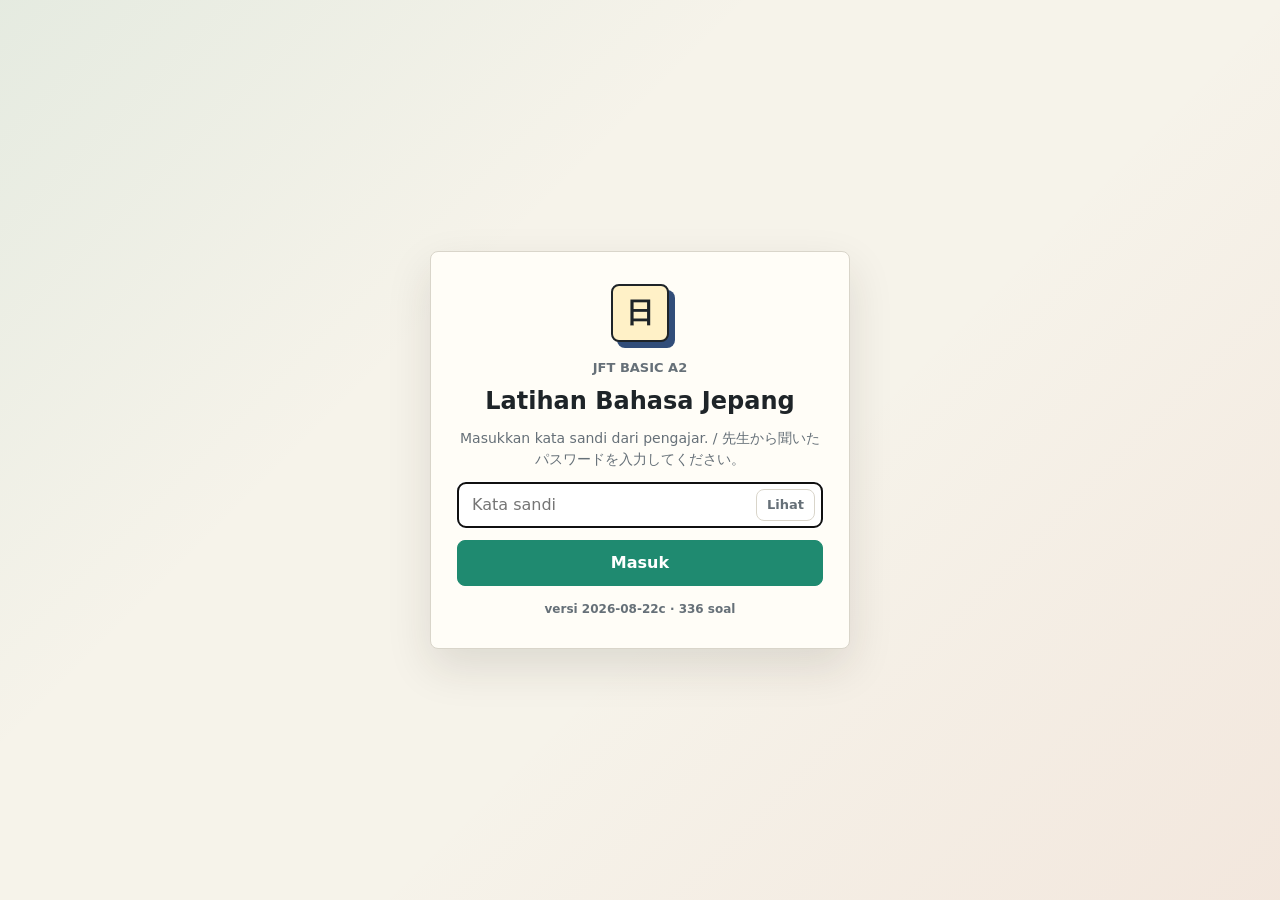
==== commit 2649f0e3: "Add files via upload" ====
--- a/index.html
+++ b/index.html
@@ -551,6 +551,130 @@
   font-weight: 900;
 }
 
+
+
+.poster-figure {
+  margin: 0;
+  padding: 12px;
+  border: 2px solid var(--ink);
+  border-radius: 10px;
+  background: var(--surface-strong);
+  box-shadow: 6px 6px 0 rgba(30, 36, 40, 0.16);
+  text-align: center;
+}
+
+.poster-image {
+  max-width: 100%;
+  max-height: 62vh;
+  border-radius: 6px;
+  cursor: zoom-in;
+  transition: max-height 200ms ease;
+}
+
+.poster-image.is-zoomed {
+  max-height: none;
+  cursor: zoom-out;
+}
+
+.poster-caption {
+  margin-top: 8px;
+  color: var(--muted);
+  font-size: 13px;
+  font-weight: 700;
+}
+
+.poster {
+  overflow: hidden;
+  border: 2px solid var(--ink);
+  border-radius: 10px;
+  background: var(--surface-strong);
+  box-shadow: 6px 6px 0 rgba(30, 36, 40, 0.16);
+}
+
+.poster-head {
+  display: flex;
+  align-items: center;
+  gap: 10px;
+  padding: 14px 18px;
+  border-bottom: 2px dashed var(--line);
+  background: var(--gold-soft);
+}
+
+.poster-head-icon {
+  font-size: 26px;
+  line-height: 1;
+}
+
+.poster-head h3 {
+  margin: 0;
+  font-size: 22px;
+  line-height: 1.3;
+}
+
+.poster-body {
+  display: grid;
+  gap: 8px;
+  margin: 0;
+  padding: 16px 18px;
+  list-style: none;
+}
+
+.poster-row {
+  display: grid;
+  grid-template-columns: 40px minmax(0, 1fr);
+  gap: 10px;
+  align-items: center;
+  padding: 10px 12px;
+  border-radius: 8px;
+  background: #fdfbf3;
+}
+
+.poster-icon {
+  display: grid;
+  place-items: center;
+  width: 40px;
+  height: 40px;
+  border-radius: 50%;
+  background: var(--green-soft);
+  font-size: 20px;
+}
+
+.poster-text {
+  font-family: "Noto Sans JP", "Hiragino Sans", Meiryo, sans-serif;
+  font-size: 21px;
+  line-height: 1.5;
+  white-space: pre-line;
+}
+
+.poster-note {
+  margin: 0;
+  padding: 12px 18px 16px;
+  color: #6c4b04;
+  font-size: 16px;
+  font-weight: 800;
+  line-height: 1.5;
+}
+
+@media (max-width: 680px) {
+  .poster-head h3 {
+    font-size: 19px;
+  }
+
+  .poster-text {
+    font-size: 18px;
+  }
+
+  .poster-row {
+    grid-template-columns: 34px minmax(0, 1fr);
+  }
+
+  .poster-icon {
+    width: 34px;
+    height: 34px;
+    font-size: 17px;
+  }
+}
+
 .choices {
   display: grid;
   gap: 10px;
@@ -1101,7 +1225,7 @@
         </label>
         <button class="gate-button" id="gateBtn" type="button">Masuk</button>
         <p class="gate-error" id="gateError" hidden>Kata sandi salah. / パスワードが違います。</p>
-        <p class="gate-version" id="gateVersion">versi 2026-08-12d · 336 soal</p>
+        <p class="gate-version" id="gateVersion">versi 2026-08-22c · 336 soal</p>
       </div>
     </div>
     <div class="app-shell" id="appShell" hidden>
@@ -3946,6 +4070,7 @@
       "「毎週火曜日は休みです」とあります。 / Tertulis tutup setiap hari Selasa.",
     setId: "R01",
     canDo: "shopping",
+    posterImage: "images/r01.webp",
   },
   {
     id: 154,
@@ -3964,6 +4089,7 @@
       "「9月から、日曜日だけ朝8時に開きます」とあります。 / Mulai September, hari Minggu buka pukul 8 pagi.",
     setId: "R01",
     canDo: "shopping",
+    posterImage: "images/r01.webp",
   },
   {
     id: 155,
@@ -3982,6 +4108,7 @@
       "ラストオーダーは最後に注文できる時間です。 / ラストオーダー adalah waktu pemesanan terakhir.",
     setId: "R02",
     canDo: "food",
+    posterImage: "images/r02.webp",
   },
   {
     id: 156,
@@ -4000,6 +4127,7 @@
       "「土曜日と日曜日は予約ができません」とあります。 / Pada hari Sabtu dan Minggu tidak bisa reservasi.",
     setId: "R02",
     canDo: "food",
+    posterImage: "images/r02.webp",
   },
   {
     id: 157,
@@ -4018,6 +4146,7 @@
       "「駅の東口で18時に」とあります。 / Tertulis bertemu di pintu timur stasiun.",
     setId: "R03",
     canDo: "social",
+    posterImage: "images/r03.webp",
   },
   {
     id: 158,
@@ -4036,6 +4165,7 @@
       "「会ったあとで、駅の近くの店で晩ごはんを食べませんか」と誘っています。 / Ia mengajak makan malam setelah bertemu.",
     setId: "R03",
     canDo: "social",
+    posterImage: "images/r03.webp",
   },
   {
     id: 159,
@@ -4054,6 +4184,8 @@
       "持ち物は「エプロンとタオル」です。 / Yang dibawa adalah celemek dan handuk.",
     setId: "R04",
     canDo: "food",
+    poster: {"title":"料理教室のお知らせ","icon":"🍳","items":[{"icon":"🕙","text":"明日の 料理教室は 10時からです。"},{"icon":"👕","text":"エプロンと タオルを 持ってきて ください。"},{"icon":"🥬","text":"材料は こちらで 用意します。"},{"icon":"🍱","text":"作った 料理は 持って 帰れます。"},{"icon":"📦","text":"入れ物が あると いいですよ。"}],"note":"おいしく 作って 持って 帰ろう！"},
+    posterImage: "images/r04.webp",
   },
   {
     id: 160,
@@ -4072,6 +4204,8 @@
       "「作った料理は持って帰れます」とあります。 / Masakan yang dibuat boleh dibawa pulang.",
     setId: "R04",
     canDo: "food",
+    poster: {"title":"料理教室のお知らせ","icon":"🍳","items":[{"icon":"🕙","text":"明日の 料理教室は 10時からです。"},{"icon":"👕","text":"エプロンと タオルを 持ってきて ください。"},{"icon":"🥬","text":"材料は こちらで 用意します。"},{"icon":"🍱","text":"作った 料理は 持って 帰れます。"},{"icon":"📦","text":"入れ物が あると いいですよ。"}],"note":"おいしく 作って 持って 帰ろう！"},
+    posterImage: "images/r04.webp",
   },
   {
     id: 161,
@@ -4162,6 +4296,7 @@
       "「会話クラス: 1階 102教室」とあります。 / Kelas percakapan ada di ruang 102 lantai 1.",
     setId: "R07",
     canDo: "study",
+    posterImage: "images/r07.webp",
   },
   {
     id: 166,
@@ -4180,6 +4315,7 @@
       "「会話クラスは火曜日だけです」とあります。 / Kelas percakapan hanya hari Selasa.",
     setId: "R07",
     canDo: "study",
+    posterImage: "images/r07.webp",
   },
   {
     id: 167,
@@ -4198,6 +4334,7 @@
       "8時30分の後で一番早い時刻は8:40です。 / Bus paling cepat setelah pukul 8:30 adalah 8:40.",
     setId: "R08",
     canDo: "transport",
+    posterImage: "images/r08.webp",
   },
   {
     id: 168,
@@ -4216,6 +4353,7 @@
       "日曜日は8:40のバスがないので、次は9:10です。 / Hari Minggu tidak ada bus 8:40, jadi berikutnya 9:10.",
     setId: "R08",
     canDo: "transport",
+    posterImage: "images/r08.webp",
   },
   {
     id: 169,
@@ -4234,6 +4372,8 @@
       "「水が使えません」とあります。 / Tertulis air tidak bisa dipakai.",
     setId: "R09",
     canDo: "housing",
+    poster: {"title":"水道工事の お知らせ","icon":"🚰","items":[{"icon":"📅","text":"6月10日（水） 9:00〜12:00"},{"icon":"🚱","text":"この 時間は 水が 使えません。"},{"icon":"🥛","text":"前の 日に、水を コップや なべに 入れて おいて ください。"}],"note":"ご協力 お願いします。"},
+    posterImage: "images/r09.webp",
   },
   {
     id: 170,
@@ -4252,6 +4392,8 @@
       "「前の日に、水をコップやなべに入れておいてください」とあります。 / Sehari sebelumnya, siapkan air di gelas atau panci.",
     setId: "R09",
     canDo: "housing",
+    poster: {"title":"水道工事の お知らせ","icon":"🚰","items":[{"icon":"📅","text":"6月10日（水） 9:00〜12:00"},{"icon":"🚱","text":"この 時間は 水が 使えません。"},{"icon":"🥛","text":"前の 日に、水を コップや なべに 入れて おいて ください。"}],"note":"ご協力 お願いします。"},
+    posterImage: "images/r09.webp",
   },
   {
     id: 171,
@@ -4270,6 +4412,7 @@
       "「食べ物を食べないでください」とあります。 / Tertulis dilarang makan di dalam ruangan.",
     setId: "R10",
     canDo: "study",
+    posterImage: "images/r10.webp",
   },
   {
     id: 172,
@@ -4288,6 +4431,7 @@
       "「一度に5さつまで」とあります。 / Maksimal 5 buku sekali pinjam.",
     setId: "R10",
     canDo: "study",
+    posterImage: "images/r10.webp",
   },
   {
     id: 173,
@@ -4306,6 +4450,7 @@
       "依頼は「資料を10部コピーしてください」です。 / Permintaannya adalah menyalin dokumen 10 rangkap.",
     setId: "R11",
     canDo: "workplace",
+    posterImage: "images/r11.webp",
   },
   {
     id: 174,
@@ -4324,6 +4469,7 @@
       "「会議室のつくえに置いておいてください」とあります。 / Diletakkan di meja ruang rapat.",
     setId: "R11",
     canDo: "workplace",
+    posterImage: "images/r11.webp",
   },
   {
     id: 175,
@@ -4378,6 +4524,7 @@
       "「日本語で簡単な会話ができる人」とあります。 / Syaratnya bisa percakapan sederhana dalam bahasa Jepang.",
     setId: "R13",
     canDo: "workplace",
+    posterImage: "images/r13.webp",
   },
   {
     id: 178,
@@ -4396,6 +4543,7 @@
       "「食事は無料です」とあります。 / Makan di tempat kerja gratis.",
     setId: "R13",
     canDo: "workplace",
+    posterImage: "images/r13.webp",
   },
   {
     id: 179,
@@ -4414,6 +4562,8 @@
       "「ラーメン 680円」とあります。 / Tertulis ramen 680 yen.",
     setId: "R14",
     canDo: "food",
+    poster: {"title":"メニュー","icon":"🍽️","items":[{"icon":"🍛","text":"カレー　　　　750円"},{"icon":"🍜","text":"ラーメン　　　680円"},{"icon":"🍤","text":"てんぷら定食　980円"},{"icon":"☕","text":"コーヒー　　　300円"}],"note":"※ 食事を 注文した 人は、コーヒーが 100円に なります。"},
+    posterImage: "images/r14.webp",
   },
   {
     id: 180,
@@ -4432,6 +4582,8 @@
       "食事を注文するとコーヒーは100円なので、750+100=850円です。 / Karena memesan makanan, kopi jadi 100 yen: 750+100=850.",
     setId: "R14",
     canDo: "food",
+    poster: {"title":"メニュー","icon":"🍽️","items":[{"icon":"🍛","text":"カレー　　　　750円"},{"icon":"🍜","text":"ラーメン　　　680円"},{"icon":"🍤","text":"てんぷら定食　980円"},{"icon":"☕","text":"コーヒー　　　300円"}],"note":"※ 食事を 注文した 人は、コーヒーが 100円に なります。"},
+    posterImage: "images/r14.webp",
   },
   {
     id: 181,
@@ -4450,6 +4602,8 @@
       "「18:30-20:30」とあるので、始まりは18:30です。 / Acara dimulai pukul 18:30.",
     setId: "R15",
     canDo: "social",
+    poster: {"title":"国際交流パーティー","icon":"🎉","items":[{"icon":"📅","text":"7月5日（土） 18:30〜20:30"},{"icon":"📍","text":"市民センター 2階"},{"icon":"💴","text":"参加費 500円"},{"icon":"🍲","text":"自分の 国の 料理を 一つ 持ってきて ください。"}],"note":"みなさんの 参加を お待ちして います。"},
+    posterImage: "images/r15.webp",
   },
   {
     id: 182,
@@ -4468,6 +4622,8 @@
       "「自分の国の料理を一つ持ってきてください」とあります。 / Peserta membawa satu masakan dari negaranya.",
     setId: "R15",
     canDo: "social",
+    poster: {"title":"国際交流パーティー","icon":"🎉","items":[{"icon":"📅","text":"7月5日（土） 18:30〜20:30"},{"icon":"📍","text":"市民センター 2階"},{"icon":"💴","text":"参加費 500円"},{"icon":"🍲","text":"自分の 国の 料理を 一つ 持ってきて ください。"}],"note":"みなさんの 参加を お待ちして います。"},
+    posterImage: "images/r15.webp",
   },
   {
     id: 183,
@@ -4522,6 +4678,7 @@
       "「20時からになりました」とあります。 / Tertulis dimulai pukul 20:00.",
     setId: "R17",
     canDo: "study",
+    posterImage: "images/r17.webp",
   },
   {
     id: 186,
@@ -4540,6 +4697,7 @@
       "「おくれる人は、私にメッセージを送ってください」とあります。 / Yang terlambat mengirim pesan.",
     setId: "R17",
     canDo: "study",
+    posterImage: "images/r17.webp",
   },
   {
     id: 187,
@@ -4558,6 +4716,8 @@
       "「夜23時から朝6時までは入れません」とあります。 / Tidak bisa masuk pukul 23:00 sampai 6:00.",
     setId: "R18",
     canDo: "transport",
+    poster: {"title":"自転車置き場","icon":"🚲","items":[{"icon":"🕕","text":"利用時間　6:00〜23:00"},{"icon":"🚫","text":"夜23時から 朝6時までは 入れません。"},{"icon":"💴","text":"1日 100円　／　1か月 2,000円"},{"icon":"🏷️","text":"自転車には 名前を 書いて ください。"}],"note":""},
+    posterImage: "images/r18.webp",
   },
   {
     id: 188,
@@ -4576,6 +4736,8 @@
       "「1か月2,000円」とあります。 / Biaya satu bulan 2.000 yen.",
     setId: "R18",
     canDo: "transport",
+    poster: {"title":"自転車置き場","icon":"🚲","items":[{"icon":"🕕","text":"利用時間　6:00〜23:00"},{"icon":"🚫","text":"夜23時から 朝6時までは 入れません。"},{"icon":"💴","text":"1日 100円　／　1か月 2,000円"},{"icon":"🏷️","text":"自転車には 名前を 書いて ください。"}],"note":""},
+    posterImage: "images/r18.webp",
   },
   {
     id: 189,
@@ -4594,6 +4756,7 @@
       "「水: 漢字」とあります。 / Tertulis Rabu belajar kanji.",
     setId: "R19",
     canDo: "study",
+    posterImage: "images/r19.webp",
   },
   {
     id: 190,
@@ -4612,6 +4775,7 @@
       "「金曜日だけ3階の教室に変わります」とあります。 / Khusus Jumat pindah ke ruang di lantai 3.",
     setId: "R19",
     canDo: "study",
+    posterImage: "images/r19.webp",
   },
   {
     id: 191,
@@ -5124,6 +5288,7 @@
     explanation:
       "「くつ 20%引き」とあります。 / Tertulis sepatu diskon 20%.",
     setId: "R21",
+    posterImage: "images/r21.webp",
   },
   {
     id: 221,
@@ -5142,6 +5307,7 @@
     explanation:
       "「3,000円以上買った人は、袋が無料です」とあります。 / Yang belanja 3.000 yen ke atas mendapat kantong gratis.",
     setId: "R21",
+    posterImage: "images/r21.webp",
   },
   {
     id: 222,
@@ -5210,6 +5376,7 @@
     explanation:
       "「10分遅れています」とあります。 / Tertulis terlambat 10 menit.",
     setId: "R22",
+    posterImage: "images/r22.webp",
   },
   {
     id: 226,
@@ -5228,6 +5395,7 @@
     explanation:
       "「お急ぎの方は山手線をご利用ください」とあります。 / Yang terburu-buru disarankan naik jalur Yamanote.",
     setId: "R22",
+    posterImage: "images/r22.webp",
   },
   {
     id: 227,
@@ -5296,6 +5464,7 @@
     explanation:
       "「午後受付 14:00-17:30」とあります。 / Pendaftaran sore mulai pukul 14:00.",
     setId: "R23",
+    posterImage: "images/r23.webp",
   },
   {
     id: 231,
@@ -5314,6 +5483,7 @@
     explanation:
       "受付は17:30までで、初めての人はその30分前までです。 / Pendaftaran tutup 17:30, pasien baru 30 menit sebelumnya.",
     setId: "R23",
+    posterImage: "images/r23.webp",
   },
   {
     id: 232,
@@ -5382,6 +5552,7 @@
     explanation:
       "「3番: 在留カードの相談」とあります。 / Konsultasi kartu izin tinggal di loket 3.",
     setId: "R24",
+    posterImage: "images/r24.webp",
   },
   {
     id: 236,
@@ -5400,6 +5571,7 @@
     explanation:
       "「12時から13時までは、1番の窓口だけ開いています」とあります。 / Pukul 12:00-13:00 hanya loket 1 yang buka.",
     setId: "R24",
+    posterImage: "images/r24.webp",
   },
   {
     id: 237,
@@ -5468,6 +5640,8 @@
     explanation:
       "「燃えるごみ: 月曜日・木曜日」とあります。 / Sampah bakar dibuang Senin dan Kamis.",
     setId: "R25",
+    poster: {"title":"ごみ出しの お知らせ","icon":"🗑️","items":[{"icon":"🔥","text":"燃えるごみ … 月曜日・木曜日　朝8時まで"},{"icon":"🍶","text":"びん・缶 … 水曜日"},{"icon":"⚠️","text":"前の 日の 夜に 出さないで ください。"}],"note":"時間を 守りましょう。"},
+    posterImage: "images/r25.webp",
   },
   {
     id: 241,
@@ -5486,6 +5660,8 @@
     explanation:
       "「前の日の夜に出さないでください」とあります。 / Dilarang membuang sampah pada malam sebelumnya.",
     setId: "R25",
+    poster: {"title":"ごみ出しの お知らせ","icon":"🗑️","items":[{"icon":"🔥","text":"燃えるごみ … 月曜日・木曜日　朝8時まで"},{"icon":"🍶","text":"びん・缶 … 水曜日"},{"icon":"⚠️","text":"前の 日の 夜に 出さないで ください。"}],"note":"時間を 守りましょう。"},
+    posterImage: "images/r25.webp",
   },
   {
     id: 242,
@@ -5554,6 +5730,7 @@
     explanation:
       "「ごはん・みそ汁つき」とあります。 / Tertulis termasuk nasi dan sup miso.",
     setId: "R26",
+    posterImage: "images/r26.webp",
   },
   {
     id: 246,
@@ -5572,6 +5749,7 @@
     explanation:
       "「11時から14時までです」とあります。 / Set menu ini hanya sampai pukul 14:00.",
     setId: "R26",
+    posterImage: "images/r26.webp",
   },
   {
     id: 247,
@@ -5640,6 +5818,7 @@
     explanation:
       "「チェックイン 15:00から」とあります。 / Check-in mulai pukul 15:00.",
     setId: "R27",
+    posterImage: "images/r27.webp",
   },
   {
     id: 251,
@@ -5658,6 +5837,7 @@
     explanation:
       "「チェックインの前でもフロントであずかります」とあります。 / Sebelum check-in, barang bisa dititipkan di resepsionis.",
     setId: "R27",
+    posterImage: "images/r27.webp",
   },
   {
     id: 252,
@@ -6196,6 +6376,7 @@
     answer: 0,
     explanation:
       "「参加できる人は、水曜日までに私にメールしてください」とあります。 / Yang ikut harus mengirim surel paling lambat hari Rabu.",
+    posterImage: "images/r29.webp",
   },
   {
     id: 282,
@@ -6215,6 +6396,7 @@
     answer: 0,
     explanation:
       "「お金は会社が半分出します」とあります。 / Perusahaan menanggung setengah dari biayanya.",
+    posterImage: "images/r29.webp",
   },
   {
     id: 283,
@@ -6272,6 +6454,7 @@
     answer: 0,
     explanation:
       "「手伝ってもらえませんか」と頼んでいます。 / Ia meminta bantuan untuk pindahan.",
+    posterImage: "images/r31.webp",
   },
   {
     id: 286,
@@ -6291,6 +6474,7 @@
     answer: 0,
     explanation:
       "「お昼ごはんは私が用意します」とあります。 / Makan siang disiapkan oleh pengirim pesan.",
+    posterImage: "images/r31.webp",
   },
   {
     id: 287,
@@ -6298,7 +6482,7 @@
     category: "内容理解",
     canDo: "workplace",
     level: "A2",
-    scenario: "Baca memo di tempat kerja dan pilih jawaban yang tepat.",
+    scenario: "Baca surel dari atasan di tempat kerja dan pilih jawaban yang tepat.",
     pattern: "読解: 内容理解",
     meaning: "memahami isi teks",
     setId: "R32",
@@ -6310,6 +6494,7 @@
     answer: 0,
     explanation:
       "「その時間は、3番の機械を使ってください」とあります。 / Selama waktu itu memakai mesin nomor 3.",
+    posterImage: "images/r32.webp",
   },
   {
     id: 288,
@@ -6317,7 +6502,7 @@
     category: "内容理解",
     canDo: "workplace",
     level: "A2",
-    scenario: "Baca memo di tempat kerja dan pilih jawaban yang tepat.",
+    scenario: "Baca surel dari atasan di tempat kerja dan pilih jawaban yang tepat.",
     pattern: "読解: 内容理解",
     meaning: "memahami isi teks",
     setId: "R32",
@@ -6325,10 +6510,11 @@
       ["本文", "明日の 午前中、機械の 点検が あります。9時から 11時まで、2番の 機械は 使えません。／その 時間は、3番の 機械を 使って ください。点検が 終わったら、私が 知らせます。"],
       ["質問", "点検が 終わった ことは、どうやって 分かりますか。"],
     ],
-    choices: ["メモを 書いた人が 知らせて くれる", "自分で 機械を 見に 行く", "次の日に 分かる"],
-    answer: 0,
-    explanation:
-      "「点検が終わったら、私が知らせます」とあります。 / Penulis memo yang akan memberi tahu.",
+    choices: ["メールを 書いた人が 知らせて くれる", "自分で 機械を 見に 行く", "次の日に 分かる"],
+    answer: 0,
+    explanation:
+      "「点検が終わったら、私が知らせます」とあります。 / Penulis surel yang akan memberi tahu.",
+    posterImage: "images/r32.webp",
   },
   {
     id: 289,
@@ -6424,6 +6610,7 @@
     answer: 0,
     explanation:
       "「今日の仕事は、私がやっておきました」とあります。 / Ia mengerjakan pekerjaan Nia hari itu.",
+    posterImage: "images/r35.webp",
   },
   {
     id: 294,
@@ -6443,6 +6630,7 @@
     answer: 0,
     explanation:
       "「明日、来られるかどうか、夜に教えてください」とあります。 / Malamnya Nia mengabari apakah besok bisa masuk.",
+    posterImage: "images/r35.webp",
   },
   {
     id: 295,
@@ -8027,15 +8215,41 @@
   els.progressText.textContent = `${state.index + 1} / ${questions.length}`;
 
   els.dialogueBox.innerHTML = question.dialogue
-    .map(
-      ([speaker, text]) => `
+    .map(([speaker, text], lineIndex) => {
+      if (lineIndex === 0 && (question.posterImage || question.poster)) {
+        return question.posterImage
+          ? posterImageHtml(question.posterImage, question.poster)
+          : posterHtml(question.poster);
+      }
+      return `
         <div class="dialogue-line">
           <div class="speaker">${escapeHtml(speaker)}</div>
           <div class="utterance">${renderTextWithBlank(text)}</div>
         </div>
-      `,
-    )
+      `;
+    })
     .join("");
+
+  // 画像が読み込めないときは文字のポスターに切り替える
+  const posterImg = els.dialogueBox.querySelector(".poster-image");
+  if (posterImg) {
+    posterImg.addEventListener(
+      "error",
+      () => {
+        const figure = posterImg.closest(".poster-figure");
+        if (!figure) return;
+        figure.outerHTML = question.poster
+          ? posterHtml(question.poster)
+          : `
+            <div class="dialogue-line">
+              <div class="speaker">本文</div>
+              <div class="utterance">${renderTextWithBlank(question.dialogue[0][1])}</div>
+            </div>
+          `;
+      },
+      { once: true },
+    );
+  }
 
   els.choicesBox.innerHTML = choiceOrderFor(question)
     .map((originalChoiceIndex, displayIndex) => {
@@ -8165,6 +8379,48 @@
     groups.set(label.ja, entry);
   });
   return [...groups.values()];
+}
+
+function posterImageHtml(source, poster) {
+  const alt = poster && poster.title ? poster.title : "掲示";
+  return `
+    <figure class="poster-figure">
+      <img
+        class="poster-image"
+        src="${escapeHtml(source)}"
+        alt="${escapeHtml(alt)}"
+        loading="lazy"
+        decoding="async"
+      />
+      <figcaption class="poster-caption">Ketuk gambar untuk memperbesar. / 画像をタップすると大きくなります。</figcaption>
+    </figure>
+  `;
+}
+
+function posterHtml(poster) {
+  const rows = poster.items
+    .map(
+      (item) => `
+        <li class="poster-row">
+          <span class="poster-icon" aria-hidden="true">${escapeHtml(item.icon || "・")}</span>
+          <span class="poster-text">${escapeHtml(item.text)}</span>
+        </li>
+      `,
+    )
+    .join("");
+  const note = poster.note
+    ? `<p class="poster-note">${escapeHtml(poster.note)}</p>`
+    : "";
+  return `
+    <div class="poster">
+      <div class="poster-head">
+        <span class="poster-head-icon" aria-hidden="true">${escapeHtml(poster.icon || "📌")}</span>
+        <h3>${escapeHtml(poster.title)}</h3>
+      </div>
+      <ul class="poster-body">${rows}</ul>
+      ${note}
+    </div>
+  `;
 }
 
 function renderBilingualExplanation(question) {
@@ -8840,6 +9096,10 @@
   [els.nextBtn, els.topNextBtn].filter(Boolean).forEach((button) => {
     button.addEventListener("click", () => moveQuestion(1));
   });
+  els.dialogueBox.addEventListener("click", (event) => {
+    const image = event.target.closest(".poster-image");
+    if (image) image.classList.toggle("is-zoomed");
+  });
   els.flagBtn?.addEventListener("click", () => {
     const question = currentQuestions()[state.index];
     if (!question || !isTestMode() || state.testFinished) return;
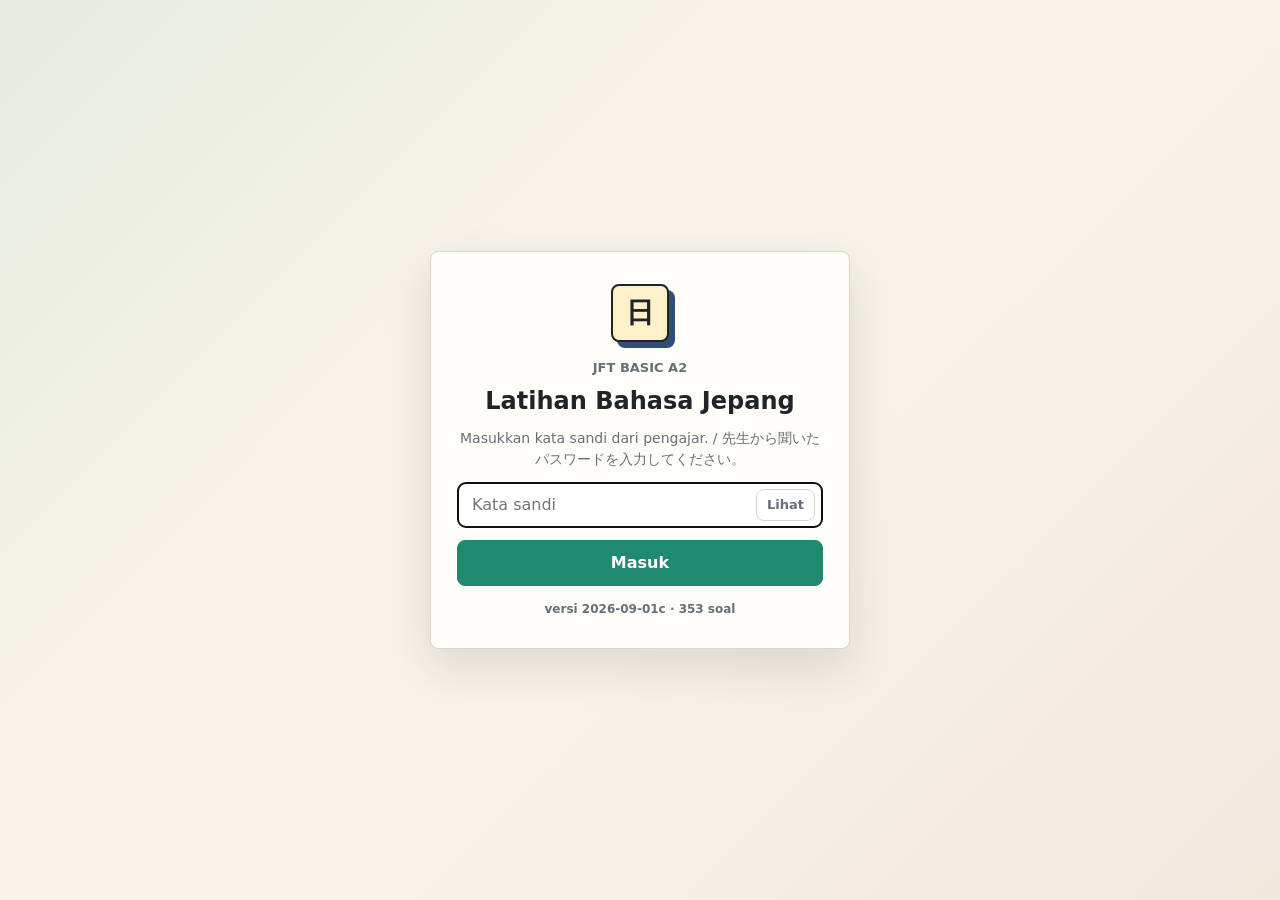
==== commit 5c707425: "fableチェック。最新のJFTの問題追加" ====
--- a/index.html
+++ b/index.html
@@ -1225,7 +1225,7 @@
         </label>
         <button class="gate-button" id="gateBtn" type="button">Masuk</button>
         <p class="gate-error" id="gateError" hidden>Kata sandi salah. / パスワードが違います。</p>
-        <p class="gate-version" id="gateVersion">versi 2026-08-22c · 336 soal</p>
+        <p class="gate-version" id="gateVersion">versi 2026-09-01c · 353 soal</p>
       </div>
     </div>
     <div class="app-shell" id="appShell" hidden>
@@ -1478,7 +1478,7 @@
     pattern: "Nに + なりたいです",
     meaning: "ingin menjadi sesuatu",
     dialogue: [
-      ["A", "将来、何になりたいですか。"],
+      ["A", "将来の 夢は 何ですか。"],
       ["B", "子どもが好きですから、小学校の教師に [blank]。"],
     ],
     choices: ["したいです", "なりたいです", "します"],
@@ -1679,8 +1679,8 @@
     meaning: "katanya / saya dengar",
     dialogue: [
       ["A", "カリナさんはJFTに合格した [blank]。"],
-      ["B", "そうですか。よかったですね。"],
-      ["A", "いつも勉強していたので、合格できたそうです。"],
+      ["B", "本当ですか。よかったですね。"],
+      ["A", "いつも 勉強して いましたからね。"],
     ],
     choices: ["くれます", "のです", "そうです"],
     answer: 2,
@@ -2023,10 +2023,10 @@
       ["友だち", "いらっしゃい。どうぞ お上がりください。"],
       ["Hana", "[blank]"],
     ],
-    choices: ["おかげさまで", "ちょっと", "おじゃまします"],
-    answer: 2,
-    explanation:
-      "人の家に入るときは「おじゃまします」と言います。 / Saat masuk ke rumah orang lain, ucapkan おじゃまします.",
+    choices: ["おじゃまします", "ただいま", "いってらっしゃい"],
+    answer: 0,
+    explanation:
+      "人の家に入るときは「おじゃまします」。「ただいま」は自分の家に帰ったとき、「いってらっしゃい」は出かける人を送るときの言葉です。 / Masuk rumah orang: おじゃまします. ただいま untuk rumah sendiri, いってらっしゃい untuk mengantar orang pergi.",
     canDo: "social",
   },
   {
@@ -2606,13 +2606,13 @@
     pattern: "可能形",
     meaning: "bisa melakukan sesuatu",
     dialogue: [
-      ["A", "田中さんは漢字が読めますか。"],
-      ["B", "はい、少し [blank]。"],
-    ],
-    choices: ["読めます", "読みたいです", "読んでいます"],
-    answer: 0,
-    explanation:
-      "「読めますか」と聞かれているので、可能形で「読めます」と答えます。 / Pertanyaan memakai bentuk potensial, jadi jawabnya 読めます.",
+      ["A", "田中さんは この 漢字が 読めますか。"],
+      ["B", "いいえ、むずかしくて [blank]。"],
+    ],
+    choices: ["読めません", "読みません", "読んでいません"],
+    answer: 0,
+    explanation:
+      "できないことを言うときは可能形の「読めません」を使います。「読みません」は「読まない」という意味になります。 / Untuk menyatakan tidak mampu, gunakan bentuk potensial 読めません. 読みません berarti memilih tidak membaca.",
     canDo: "study",
   },
   {
@@ -2874,17 +2874,17 @@
     id: 82,
     section: "Expression",
     category: "職場",
-    scenario: "Siang hari, bertemu pegawai dari bagian lain di lorong kantor.",
+    scenario: "Siang hari di lorong kantor, berpapasan dengan rekan kerja dari bagian lain.",
     pattern: "お疲れさまです",
     meaning: "sapaan sopan di tempat kerja",
     dialogue: [
-      ["A", "[blank]。"],
-      ["B", "お疲れさまです。"],
+      ["社員A", "[blank]。"],
+      ["社員B", "あ、どうも。今日も 暑いですね。"],
     ],
     choices: ["お疲れさまです", "おはようございます", "おやすみなさい"],
     answer: 0,
     explanation:
-      "「お疲れさまです」は職場で一日中使えるあいさつです。朝いちばんは「おはようございます」を使います。 / お疲れさまです dipakai sepanjang hari di kantor; pagi hari gunakan おはようございます.",
+      "職場ですれちがったときのあいさつは「お疲れさまです」です。朝なら「おはようございます」も使います。 / Sapaan saat berpapasan di tempat kerja adalah お疲れさまです.",
     canDo: "workplace",
   },
   {
@@ -3332,7 +3332,7 @@
     dialogue: [
       ["問題", "電車にかばんを忘れました。駅の [blank] に聞きます。"],
     ],
-    choices: ["忘れ物センター", "台所", "教室"],
+    choices: ["忘れ物センター", "切符売り場", "駐車場"],
     answer: 0,
     explanation:
       "電車に忘れた物は「忘れ物センター」で聞きます。 / Barang yang tertinggal ditanyakan di 忘れ物センター.",
@@ -3348,7 +3348,7 @@
     dialogue: [
       ["問題", "病院で医者に体を見てもらいます。これは [blank] です。"],
     ],
-    choices: ["診察", "会計", "旅行"],
+    choices: ["診察", "会計", "受付"],
     answer: 0,
     explanation:
       "医者が体を見ることを「診察」と言います。 / Pemeriksaan oleh dokter disebut 診察.",
@@ -3364,7 +3364,7 @@
     dialogue: [
       ["問題", "申込書は金曜日までです。金曜日が [blank] です。"],
     ],
-    choices: ["締め切り", "入口", "売り場"],
+    choices: ["締め切り", "始まり", "休み"],
     answer: 0,
     explanation:
       "提出や申し込みの最終日を「締め切り」と言います。 / Batas akhir pengumpulan atau pendaftaran disebut 締め切り.",
@@ -3951,7 +3951,7 @@
     dialogue: [
       ["質問", "「使用中」は 何のことですか。"],
     ],
-    choices: ["今、だれかが使っていること", "こわれていること", "新しいこと"],
+    choices: ["今、だれかが使っていること", "まだ、だれも使っていないこと", "もう、使えなくなったこと"],
     answer: 0,
     explanation:
       "「使用中」は今使われているという意味です。 / 使用中 berarti sedang dipakai.",
@@ -3983,7 +3983,7 @@
     dialogue: [
       ["質問", "「受付時間」は 何のことですか。"],
     ],
-    choices: ["受け付けをしている時間", "電車が来る時間", "休む時間"],
+    choices: ["受け付けをしている時間", "店が休みになる時間", "電車が出発する時間"],
     answer: 0,
     explanation:
       "「受付時間」は手続きを受け付けている時間です。 / 受付時間 adalah jam pendaftaran dilayani.",
@@ -3999,7 +3999,7 @@
     dialogue: [
       ["質問", "「満車」は 何のことですか。"],
     ],
-    choices: ["車をとめる場所がないこと", "車が安いこと", "車が新しいこと"],
+    choices: ["車をとめる場所がないこと", "まだ車をとめられること", "車を修理していること"],
     answer: 0,
     explanation:
       "「満車」は駐車場がいっぱいという意味です。 / 満車 berarti tempat parkir penuh.",
@@ -5423,13 +5423,13 @@
     pattern: "初めてです",
     meaning: "ini pertama kali",
     dialogue: [
-      ["受付", "この病院は初めてですか。"],
-      ["患者", "はい、[blank]。"],
-    ],
-    choices: ["初めてです", "久しぶりです", "お大事に"],
-    answer: 0,
-    explanation:
-      "初めて来た場合は「初めてです」と答えます。 / Jika datang untuk pertama kali, jawab 初めてです.",
+      ["受付", "診察券は お持ちですか。"],
+      ["患者", "いいえ、[blank]。"],
+    ],
+    choices: ["初めてです", "久しぶりです", "おかげさまです"],
+    answer: 0,
+    explanation:
+      "診察券がないのは初めて来たからです。「初めてです」と答えます。 / Belum punya kartu berobat karena baru pertama kali datang, jadi jawab 初めてです.",
   },
   {
     id: 229,
@@ -7349,6 +7349,331 @@
     answer: 0,
     explanation:
       "「会計」は食事や買い物のお金を払うことです。 / 会計 berarti pembayaran di kasir.",
+  },
+  {
+    id: 337,
+    section: "Vocabulary",
+    category: "語の意味",
+    canDo: "housing",
+    level: "A1",
+    scenario: "Lihat gambar, lalu pilih kata yang tepat. / 絵を見て、正しい言葉を選びましょう。",
+    pattern: "語の意味: しめる",
+    meaning: "gambar dan kata",
+    posterImage: "images/v01.webp",
+    dialogue: [
+      ["絵", "台所で、水が 出る ところを 手で 回して います。"],
+      ["質問", "じゃぐちを どう しますか。"],
+    ],
+    choices: ["しめる", "とめる", "けす"],
+    answer: 0,
+    explanation:
+      "水の出口である「蛇口」は「しめる」と言います。水そのものなら「水をとめる」、電気なら「電気をけす」です。 / Untuk keran air gunakan しめる. Air-nya sendiri: 水をとめる, lampu: 電気をけす.",
+  },
+  {
+    id: 338,
+    section: "Vocabulary",
+    category: "語の意味",
+    canDo: "social",
+    level: "A1",
+    scenario: "Lihat gambar, lalu pilih kata yang tepat. / 絵を見て、正しい言葉を選びましょう。",
+    pattern: "語の意味: 結婚式",
+    meaning: "gambar dan kata",
+    posterImage: "images/v02.webp",
+    dialogue: [
+      ["絵", "白い ドレスの 女の人と、黒い スーツの 男の人が、みんなの 前で 指輪を つけて います。"],
+      ["質問", "これは 何ですか。"],
+    ],
+    choices: ["結婚式", "卒業式", "誕生日のパーティー"],
+    answer: 0,
+    explanation:
+      "指輪をつけて二人がいっしょに立っているので「結婚式」です。 / Karena bertukar cincin, ini adalah 結婚式 (upacara pernikahan).",
+  },
+  {
+    id: 339,
+    section: "Vocabulary",
+    category: "語の意味",
+    canDo: "housing",
+    level: "A1",
+    scenario: "Lihat gambar, lalu pilih kata yang tepat. / 絵を見て、正しい言葉を選びましょう。",
+    pattern: "語の意味: 電気を 消して います",
+    meaning: "gambar dan kata",
+    posterImage: "images/v03.webp",
+    dialogue: [
+      ["絵", "明るい 部屋の スイッチを 押したら、部屋が 暗く なりました。"],
+      ["質問", "この人は 何を して いますか。"],
+    ],
+    choices: ["電気を 消して います", "電気を つけて います", "電気を 開けて います"],
+    answer: 0,
+    explanation:
+      "明かりが消えたので「電気を消しています」です。日本語では電気に「開ける」は使いません。 / Karena lampu menjadi mati, jawabannya 電気を消しています. 電気を開ける tidak dipakai dalam bahasa Jepang.",
+  },
+  {
+    id: 340,
+    section: "Vocabulary",
+    category: "語の意味",
+    canDo: "housing",
+    level: "A1",
+    scenario: "Lihat gambar, lalu pilih kata yang tepat. / 絵を見て、正しい言葉を選びましょう。",
+    pattern: "語の意味: 窓を 開けて います",
+    meaning: "gambar dan kata",
+    posterImage: "images/v04.webp",
+    dialogue: [
+      ["絵", "男の人が 窓に 手を かけて 動かし、外から 風が 入って カーテンが ゆれて います。"],
+      ["質問", "この人は 何を して いますか。"],
+    ],
+    choices: ["窓を 開けて います", "窓を ふいて います", "カーテンを 閉めて います"],
+    answer: 0,
+    explanation:
+      "風が入ってカーテンがゆれているので「窓を開けています」です。 / Angin masuk dan gorden bergoyang, jadi jawabannya 窓を開けています.",
+  },
+  {
+    id: 341,
+    section: "Vocabulary",
+    category: "語の意味",
+    canDo: "housing",
+    level: "A1",
+    scenario: "Lihat gambar, lalu pilih kata yang tepat. / 絵を見て、正しい言葉を選びましょう。",
+    pattern: "語の意味: 鍵を かけて います",
+    meaning: "gambar dan kata",
+    posterImage: "images/v05.webp",
+    dialogue: [
+      ["絵", "出かける 前に、げんかんの ドアの 鍵あなに 鍵を 入れて、回して います。"],
+      ["質問", "この人は 何を して いますか。"],
+    ],
+    choices: ["鍵を かけて います", "鍵を さがして います", "鍵を わたして います"],
+    answer: 0,
+    explanation:
+      "出かけるときにドアを閉めて回すことを「鍵をかける」と言います。 / Mengunci pintu saat pergi disebut 鍵をかける.",
+  },
+  {
+    id: 342,
+    section: "Vocabulary",
+    category: "語の意味",
+    canDo: "hospital",
+    level: "A1",
+    scenario: "Lihat gambar, lalu pilih jawaban yang tepat. / 絵を見て、正しい答えを選びましょう。",
+    pattern: "語の意味: 病院",
+    meaning: "gambar dan kata",
+    posterImage: "images/v06.webp",
+    dialogue: [
+      ["絵", "「受付」と 書いて ある 所で、男の人が カードを 出して います。青い 十字の マークが 見えます。"],
+      ["質問", "ここは どこですか。"],
+    ],
+    choices: ["病院", "銀行", "郵便局"],
+    answer: 0,
+    explanation:
+      "十字のマークと「診察室」の案内があるので「病院」です。 / Tanda salib dan papan 診察室 menunjukkan bahwa ini rumah sakit.",
+  },
+  {
+    id: 343,
+    section: "Vocabulary",
+    category: "語の意味",
+    canDo: "transport",
+    level: "A1",
+    scenario: "Lihat gambar, lalu pilih jawaban yang tepat. / 絵を見て、正しい答えを選びましょう。",
+    pattern: "語の意味: 切符",
+    meaning: "gambar dan kata",
+    posterImage: "images/v07.webp",
+    dialogue: [
+      ["絵", "「きっぷうりば」と 書いて ある まどぐちで、お金を 出して います。うしろに 電車が 見えます。"],
+      ["質問", "ここで 何を 買いますか。"],
+    ],
+    choices: ["切符", "切手", "薬"],
+    answer: 0,
+    explanation:
+      "「きっぷうりば」は電車の切符を買うところです。「切手」は郵便局で買います。 / きっぷうりば adalah loket tiket kereta. 切手 (perangko) dibeli di kantor pos.",
+  },
+  {
+    id: 344,
+    section: "Vocabulary",
+    category: "語の意味",
+    canDo: "shopping",
+    level: "A1",
+    scenario: "Lihat gambar, lalu pilih jawaban yang tepat. / 絵を見て、正しい答えを選びましょう。",
+    pattern: "語の意味: レジ",
+    meaning: "gambar dan kata",
+    posterImage: "images/v08.webp",
+    dialogue: [
+      ["絵", "コンビニで、店員が 商品を 読み取り、客が カードで はらって います。"],
+      ["質問", "この人は どこで お金を はらって いますか。"],
+    ],
+    choices: ["レジ", "入口", "駐車場"],
+    answer: 0,
+    explanation:
+      "店でお金をはらうところを「レジ」と言います。 / Tempat membayar di toko disebut レジ (kasir).",
+  },
+  {
+    id: 345,
+    section: "Vocabulary",
+    category: "語の意味",
+    canDo: "hospital",
+    level: "A1",
+    scenario: "Lihat gambar, lalu pilih jawaban yang tepat. / 絵を見て、正しい答えを選びましょう。",
+    pattern: "語の意味: 薬",
+    meaning: "gambar dan kata",
+    posterImage: "images/v09.webp",
+    dialogue: [
+      ["絵", "「薬局」で、白い 服の 人から 女の人が ふくろを 受け取って います。つくえの 上に 処方せんが あります。"],
+      ["質問", "この人は 何を 受け取って いますか。"],
+    ],
+    choices: ["薬", "切符", "荷物"],
+    answer: 0,
+    explanation:
+      "「薬局」は薬をもらうところです。 / 薬局 adalah apotek, tempat menerima obat.",
+  },
+  {
+    id: 346,
+    section: "Reading",
+    category: "情報検索",
+    canDo: "social",
+    level: "A2",
+    scenario: "Baca acara TV berikut, lalu pilih jawaban yang tepat.",
+    pattern: "読解: 情報検索",
+    meaning: "memahami isi teks",
+    setId: "R37",
+    posterImage: "images/r37.webp",
+    dialogue: [
+      ["本文", "テレビ番組表／18:00 日本のニュース／18:30 きょうは「カレー」の作り方／19:00 アニメ「青い空」／20:00 サッカー 日本 VS インドネシア／21:00 ドラマ「家族」"],
+      ["質問", "スポーツの 番組は 何時からですか。"],
+    ],
+    choices: ["20:00", "19:00", "21:00"],
+    answer: 0,
+    explanation:
+      "サッカーはスポーツです。20:00からです。 / Sepak bola adalah olahraga, mulai pukul 20:00.",
+  },
+  {
+    id: 347,
+    section: "Reading",
+    category: "情報検索",
+    canDo: "social",
+    level: "A2",
+    scenario: "Baca acara TV berikut, lalu pilih jawaban yang tepat.",
+    pattern: "読解: 情報検索",
+    meaning: "memahami isi teks",
+    setId: "R37",
+    posterImage: "images/r37.webp",
+    dialogue: [
+      ["本文", "テレビ番組表／18:00 日本のニュース／18:30 きょうは「カレー」の作り方／19:00 アニメ「青い空」／20:00 サッカー 日本 VS インドネシア／21:00 ドラマ「家族」"],
+      ["質問", "料理の 番組は 何時からですか。"],
+    ],
+    choices: ["18:30", "18:00", "21:00"],
+    answer: 0,
+    explanation:
+      "「カレーの作り方」が料理の番組です。18:30からです。 / Acara memasak adalah 「カレー」の作り方, mulai pukul 18:30.",
+  },
+  {
+    id: 348,
+    section: "Vocabulary",
+    category: "語の意味",
+    canDo: "social",
+    level: "A1",
+    scenario: "Lihat gambar, lalu pilih jawaban yang tepat. / 絵を見て、正しい答えを選びましょう。",
+    pattern: "語の意味: たばこを 吸う こと",
+    meaning: "gambar dan kata",
+    posterImage: "images/v10.webp",
+    dialogue: [
+      ["絵", "白い ボードに、赤い まるの 中の たばこに ななめの 線が 引いて あります。"],
+      ["質問", "この 場所では、何を しては いけませんか。"],
+    ],
+    choices: ["たばこを 吸う こと", "写真を 撮る こと", "食事を する こと"],
+    answer: 0,
+    explanation:
+      "赤いまるとななめの線は「してはいけない」という意味です。たばこの絵なので「禁煙」です。 / Lingkaran merah dengan garis miring berarti larangan. Gambar rokok = dilarang merokok (禁煙).",
+  },
+  {
+    id: 349,
+    section: "Vocabulary",
+    category: "語の意味",
+    canDo: "workplace",
+    level: "A1",
+    scenario: "Lihat gambar, lalu pilih jawaban yang tepat. / 絵を見て、正しい答えを選びましょう。",
+    pattern: "語の意味: ここに 入っては いけません",
+    meaning: "gambar dan kata",
+    posterImage: "images/v11.webp",
+    dialogue: [
+      ["絵", "工場の 通路の ゲートに、「立入禁止」と 書いた 赤い 表示が あります。"],
+      ["質問", "この 表示は どういう 意味ですか。"],
+    ],
+    choices: ["ここに 入っては いけません", "ここで 待って ください", "ここに 荷物を 置いて ください"],
+    answer: 0,
+    explanation:
+      "「立入禁止」は中に入ってはいけないという意味です。工場では危ない場所によくあります。 / 立入禁止 berarti dilarang masuk. Sering dipasang di tempat berbahaya dalam pabrik.",
+  },
+  {
+    id: 350,
+    section: "Vocabulary",
+    category: "語の意味",
+    canDo: "workplace",
+    level: "A1",
+    scenario: "Lihat gambar, lalu pilih jawaban yang tepat. / 絵を見て、正しい答えを選びましょう。",
+    pattern: "語の意味: 足元",
+    meaning: "gambar dan kata",
+    posterImage: "images/v12.webp",
+    dialogue: [
+      ["絵", "入口の 前に 黄色い 立て札が あり、ゆかの 段差で つまずいて いる 人の 絵が かいて あります。"],
+      ["質問", "何に 気を つけますか。"],
+    ],
+    choices: ["足元", "頭の上", "車"],
+    answer: 0,
+    explanation:
+      "「段差注意」はゆかに高さの違いがあるという意味です。足元に気をつけます。 / 段差注意 berarti ada beda ketinggian di lantai. Hati-hati dengan langkah kaki (足元).",
+  },
+  {
+    id: 351,
+    section: "Vocabulary",
+    category: "語の意味",
+    canDo: "transport",
+    level: "A2",
+    scenario: "Lihat gambar, lalu pilih jawaban yang tepat. / 絵を見て、正しい答えを選びましょう。",
+    pattern: "語の意味: いいえ、工事を して いるので 通れません",
+    meaning: "gambar dan kata",
+    posterImage: "images/v13.webp",
+    dialogue: [
+      ["絵", "道に「工事中」と 書いた 大きな 看板が 立って います。コーンと バーが 置いて あって、作業員が 道を ほって います。"],
+      ["質問", "この 道は 今 通れますか。"],
+    ],
+    choices: ["いいえ、工事を して いるので 通れません", "はい、いつもと 同じように 通れます", "はい、車だけ 通れます"],
+    answer: 0,
+    explanation:
+      "「工事中」は今その場所で工事をしているという意味です。コーンとバーで止めてあるので通れません。 / 工事中 berarti sedang ada pekerjaan konstruksi. Jalan ditutup dengan kerucut dan palang, jadi tidak bisa lewat.",
+  },
+  {
+    id: 352,
+    section: "Vocabulary",
+    category: "語の意味",
+    canDo: "workplace",
+    level: "A1",
+    scenario: "Lihat gambar, lalu pilih jawaban yang tepat. / 絵を見て、正しい答えを選びましょう。",
+    pattern: "語の意味: 火事や 地震の とき",
+    meaning: "gambar dan kata",
+    posterImage: "images/v14.webp",
+    dialogue: [
+      ["絵", "ろうかの ドアの 上に、緑色の 「非常口」の 表示が 光って います。走る 人と 矢印の 絵が あります。"],
+      ["質問", "この ドアは どんな ときに 使いますか。"],
+    ],
+    choices: ["火事や 地震の とき", "毎日 会社に 入る とき", "荷物を 運ぶ とき"],
+    answer: 0,
+    explanation:
+      "「非常口」は火事や地震など、危ないときに外へ逃げるための出口です。 / 非常口 adalah pintu darurat untuk keluar saat kebakaran atau gempa.",
+  },
+  {
+    id: 353,
+    section: "Vocabulary",
+    category: "語の意味",
+    canDo: "transport",
+    level: "A1",
+    scenario: "Lihat gambar, lalu pilih jawaban yang tepat. / 絵を見て、正しい答えを選びましょう。",
+    pattern: "語の意味: いいえ、使えません",
+    meaning: "gambar dan kata",
+    posterImage: "images/v15.webp",
+    dialogue: [
+      ["絵", "トイレの ドアに 「使用禁止」と 書いた 赤い 紙が はって あり、前に 赤白の テープが 張って あります。"],
+      ["質問", "この トイレは 使えますか。"],
+    ],
+    choices: ["いいえ、使えません", "はい、使えます", "そうじの あとで 使います"],
+    answer: 0,
+    explanation:
+      "「使用禁止」は使ってはいけないという意味です。テープも張ってあるので入れません。 / 使用禁止 berarti dilarang dipakai. Pintunya juga dipasangi pita, jadi tidak bisa masuk.",
   },
 ];
 
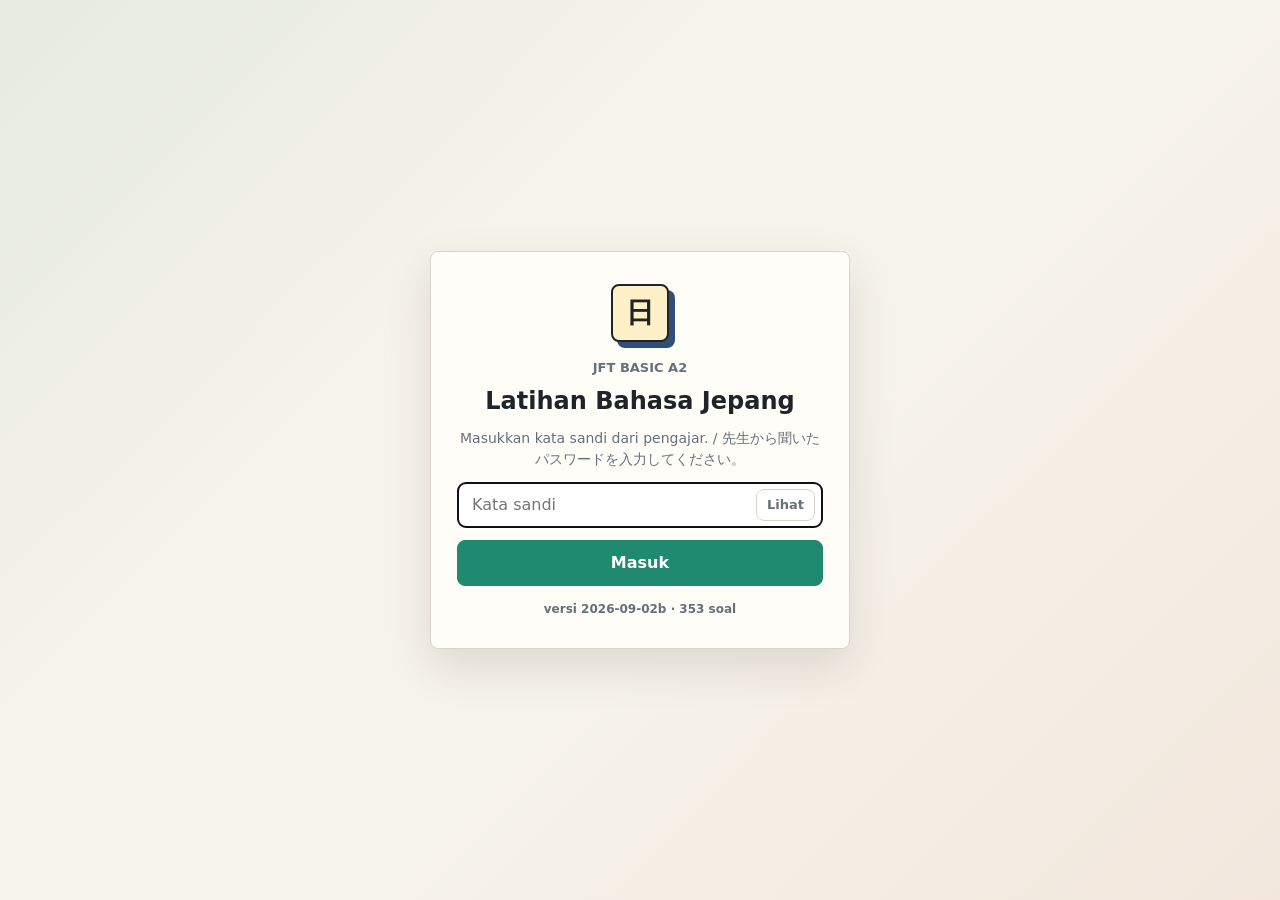
==== commit d95e20c7: "答えにインドネシア語の解説を追加" ====
--- a/index.html
+++ b/index.html
@@ -768,6 +768,37 @@
   line-height: 1.5;
 }
 
+.translation-block {
+  display: block;
+  margin-top: 10px;
+  padding-top: 10px;
+  border-top: 1px dashed var(--line);
+}
+
+.translation-block > strong {
+  display: block;
+  margin-bottom: 6px;
+  font-size: 14px;
+}
+
+.translation-row {
+  display: block;
+  margin-bottom: 6px;
+}
+
+.translation-ja {
+  display: block;
+  font-size: 15px;
+  line-height: 1.5;
+}
+
+.translation-id {
+  display: block;
+  color: var(--muted);
+  font-size: 14px;
+  line-height: 1.5;
+}
+
 .feedback span strong {
   display: inline;
   margin-bottom: 0;
@@ -1225,7 +1256,7 @@
         </label>
         <button class="gate-button" id="gateBtn" type="button">Masuk</button>
         <p class="gate-error" id="gateError" hidden>Kata sandi salah. / パスワードが違います。</p>
-        <p class="gate-version" id="gateVersion">versi 2026-09-01c · 353 soal</p>
+        <p class="gate-version" id="gateVersion">versi 2026-09-02b · 353 soal</p>
       </div>
     </div>
     <div class="app-shell" id="appShell" hidden>
@@ -1452,6 +1483,10 @@
     explanation:
       "今の仕事や状態を言うときは「Vています」を使います。 / Untuk pekerjaan atau keadaan sekarang gunakan Vています.",
     canDo: "workplace",
+    translation: [
+      "Apa yang Anda lakukan di Jepang?",
+      "Saya menanam sayuran.",
+    ],
   },
   {
     id: 2,
@@ -1469,6 +1504,10 @@
     explanation:
       "動作を順番につなぐときは「て形」を使います。レストランでご飯を食べて、家に帰ります。 / Untuk menyambung urutan kegiatan, gunakan bentuk て.",
     canDo: "food",
+    translation: [
+      "Setelah pekerjaan selesai, Anda mau apa?",
+      "Saya makan di restoran, lalu pulang ke rumah.",
+    ],
   },
   {
     id: 3,
@@ -1486,6 +1525,10 @@
     explanation:
       "将来なりたい職業を言うときは「Nになりたいです」を使います。 / Untuk cita-cita atau profesi yang ingin dicapai, gunakan Nになりたいです.",
     canDo: "study",
+    translation: [
+      "Apa cita-cita Anda?",
+      "Karena suka anak-anak, saya ingin menjadi guru SD.",
+    ],
   },
   {
     id: 4,
@@ -1504,6 +1547,11 @@
     explanation:
       "写真を見て感じたことを言うので、様子を表す「そうです」を使います。 / Saat menilai dari tampilan gunakan おいしそうですね.",
     canDo: "food",
+    translation: [
+      "Permisi. Apa menu yang direkomendasikan?",
+      "Tempura teishoku populer, lho. Fotonya ada di sini.",
+      "Kelihatannya enak ya. Kalau begitu, saya pesan ini.",
+    ],
   },
   {
     id: 5,
@@ -1523,6 +1571,12 @@
     explanation:
       "「不便」と「静か」は反対の内容なので、逆接の「けど」でつなぎます。 / 不便 dan 静か berlawanan, jadi dihubungkan dengan けど.",
     canDo: "housing",
+    translation: [
+      "Antara desa dan kota, Anda suka yang mana?",
+      "Hmm. Saya pikir desa lebih baik.",
+      "Kenapa?",
+      "Desa memang sedikit kurang praktis dibanding kota, tapi tenang.",
+    ],
   },
   {
     id: 6,
@@ -1541,6 +1595,11 @@
     explanation:
       "出来事の原因は「で」で表します。「事故で電車が止まりました」。 / Untuk menyebut penyebab peristiwa, gunakan で: 事故で電車が止まりました.",
     canDo: "transport",
+    translation: [
+      "Maaf saya terlambat.",
+      "Ab-san, ada apa?",
+      "Tadi kereta berhenti karena kecelakaan.",
+    ],
   },
   {
     id: 7,
@@ -1559,6 +1618,11 @@
     explanation:
       "経験を言うときは「Vた形＋ことがあります」を使います。タワーには「登る」は使いません。 / Untuk pengalaman gunakan bentuk lampau biasa + ことがあります.",
     canDo: "social",
+    translation: [
+      "Pernah pergi ke Tokyo Skytree?",
+      "Belum pernah.",
+      "Ayo kita pergi bersama akhir pekan ini.",
+    ],
   },
   {
     id: 8,
@@ -1577,6 +1641,11 @@
     explanation:
       "切符を買うのは旅行の前なので「旅行の前に」を使います。 / Membeli tiket dilakukan sebelum perjalanan, jadi gunakan 旅行の前に.",
     canDo: "transport",
+    translation: [
+      "Pernah naik shinkansen?",
+      "Belum. Ayo kita pergi.",
+      "Kalau begitu, saya beli tiket sebelum perjalanan.",
+    ],
   },
   {
     id: 9,
@@ -1594,6 +1663,10 @@
     explanation:
       "やり方を言うときは「ます形（ますを取る）＋方」の形で「使い方」になります。 / Cara memakai sesuatu dinyatakan dengan bentuk ます tanpa ます + 方: 使い方.",
     canDo: "food",
+    translation: [
+      "Cara Anda memakai sumpit bagus sekali. Bisa ajari saya?",
+      "Boleh.",
+    ],
   },
   {
     id: 10,
@@ -1614,6 +1687,13 @@
     explanation:
       "動作の順番は「て形」でつなぎます。「ソースをかけて食べます」。 / Urutan cara makan memakai bentuk て: ソースをかけて食べます.",
     canDo: "food",
+    translation: [
+      "Masakan Indonesia bermacam-macam, lho.",
+      "Oh ya? Misalnya?",
+      "Gado-gado.",
+      "Bagaimana cara memakannya?",
+      "Sayuran rebus disiram saus kacang, lalu dimakan. Enak.",
+    ],
   },
   {
     id: 11,
@@ -1633,6 +1713,12 @@
     explanation:
       "ボタンを押すと必ずコピーが始まる、という自動的な関係なので「と」を使います。 / Untuk hubungan otomatis seperti tombol ditekan lalu mesin mulai, gunakan と.",
     canDo: "workplace",
+    translation: [
+      "Apakah Anda tahu cara memakai mesin fotokopi ini?",
+      "Kalau tombol start ini ditekan, fotokopi akan mulai.",
+      "Terima kasih.",
+      "Sama-sama.",
+    ],
   },
   {
     id: 12,
@@ -1651,6 +1737,11 @@
     explanation:
       "夜ふかしをしないように助言しています。丁寧な言い方は「起きないでください」です。 / Dokter memberi nasihat agar tidak begadang. Bentuk sopan yang tepat adalah 起きないでください.",
     canDo: "hospital",
+    translation: [
+      "Ada keluhan apa?",
+      "Kepala saya sakit dan hidung meler.",
+      "Anda flu. Malam ini jangan bergadang. Minum obat ini sebelum tidur.",
+    ],
   },
   {
     id: 13,
@@ -1669,6 +1760,11 @@
     explanation:
       "昨日ビールを飲みすぎたので頭が痛い、という意味です。 / Sakit kepala karena minum bir terlalu banyak tadi malam: 飲みすぎました.",
     canDo: "hospital",
+    translation: [
+      "Anda tidak apa-apa? Wajah Anda pucat.",
+      "Kepala saya sakit. Semalam saya minum bir terlalu banyak.",
+      "Wah, itu tidak baik. Sebaiknya Anda pulang lebih awal.",
+    ],
   },
   {
     id: 14,
@@ -1687,6 +1783,11 @@
     explanation:
       "聞いた話を伝える文です。普通形に「そうです」を付けます。 / Kalimat ini menyampaikan kabar yang didengar. Gunakan そうです setelah bentuk biasa.",
     canDo: "study",
+    translation: [
+      "Katanya Karina lulus JFT.",
+      "Benarkah? Syukurlah.",
+      "Soalnya dia selalu belajar.",
+    ],
   },
   {
     id: 15,
@@ -1709,6 +1810,15 @@
     explanation:
       "「一昨日来た」＝つい最近のことなので「来たばかりです」を使います。 / Karena baru saja tiba, gunakan 来たばかりです.",
     canDo: "workplace",
+    translation: [
+      "Perkenalkan, saya Karina. Saya datang dari Indonesia.",
+      "Perkenalkan, saya Tanaka. Mohon kerja samanya.",
+      "Saya juga, mohon kerja samanya.",
+      "Karina-san, kapan datang ke Jepang?",
+      "Saya baru saja datang ke Jepang kemarin lusa.",
+      "Dari Indonesia berapa lama perjalanannya?",
+      "Sekitar 7 jam naik pesawat.",
+    ],
   },
   {
     id: 16,
@@ -1729,6 +1839,13 @@
     explanation:
       "理由をいくつか並べるときは「し」を使います。 / Saat menyebut beberapa alasan, pakai し: かっこいいし、歌もダンスも上手です.",
     canDo: "social",
+    translation: [
+      "Apakah Anda kenal Suda-san?",
+      "Siapa itu?",
+      "Penyanyi yang menyanyikan lagu populer itu, lho.",
+      "Oh, penyanyi hebat itu ya.",
+      "Saya suka dia. Dia keren, dan pandai menyanyi maupun menari.",
+    ],
   },
   {
     id: 17,
@@ -1749,6 +1866,13 @@
     explanation:
       "「なら」は前に出た話題を取り上げます。「あの店なら」＝その店については、という意味です。 / なら mengangkat topik yang sudah disebut: kalau restoran itu, apa pun enak.",
     canDo: "food",
+    translation: [
+      "Apakah ada restoran yang direkomendasikan di dekat sini?",
+      "Hmm. Sakura Sushi.",
+      "Masakan apa yang paling enak?",
+      "Kalau restoran itu, apa pun yang dimakan enak.",
+      "Oh begitu ya.",
+    ],
   },
   {
     id: 18,
@@ -1766,6 +1890,10 @@
     explanation:
       "今の様子を見て「これから降る」と judge するときは「Vそうです」を使います。 / Saat menebak dari tanda yang terlihat, gunakan 降りそうです.",
     canDo: "study",
+    translation: [
+      "Siang ini saya mau ke perpustakaan, tapi langit jadi gelap ya. Sepertinya akan hujan.",
+      "Oh ya? Kalau begitu, sebaiknya bawa payung.",
+    ],
   },
   {
     id: 19,
@@ -1784,6 +1912,11 @@
     explanation:
       "自分の意志を言うので「Vつもりです」を使います。「ようです」「そうです」は他人のことを推測したり伝えたりするときの言い方です。 / Untuk menyatakan niat sendiri gunakan つもりです.",
     canDo: "study",
+    translation: [
+      "Rezal-san, kalau lulus mau bagaimana?",
+      "Saya berniat mempelajari keterampilan di Jepang.",
+      "Begitu ya. Semangat!",
+    ],
   },
   {
     id: 20,
@@ -1804,6 +1937,13 @@
     explanation:
       "雨が降った場合の結果を言うので「ふったら」を使います。 / 中止になる adalah akibat jika hujan turun. Gunakan ふったら.",
     canDo: "social",
+    translation: [
+      "Besok ada pertandingan bisbol ya. Ayo nonton bersama.",
+      "Ayo.",
+      "Tapi menurut ramalan cuaca, besok katanya akan hujan.",
+      "Kalau hujan turun, pertandingannya dibatalkan.",
+      "Iya. Mau bagaimana lagi.",
+    ],
   },
   {
     id: 21,
@@ -1824,6 +1964,13 @@
     explanation:
       "「話せる」のような能力が目的のときは「ように」を使います。 / Untuk tujuan berupa kemampuan, gunakan ように: 話せるように.",
     canDo: "study",
+    translation: [
+      "Rana-san, bagaimana kelas bahasa Jepangnya?",
+      "Awalnya sulit, tapi menarik.",
+      "Berlatihlah setiap hari supaya bisa berbicara bahasa Jepang.",
+      "Baik. Saya akan berlatih di rumah juga.",
+      "Semangat terus ya.",
+    ],
   },
   {
     id: 22,
@@ -1844,6 +1991,13 @@
     explanation:
       "失敗して残念な気持ちを表すときは「てしまいました」を使います。 / Untuk kesalahan yang disesali, gunakan てしまいました: まちがえてしまいました.",
     canDo: "directions",
+    translation: [
+      "Halo, Nina-san, kamu di mana?",
+      "Anu...",
+      "Saya sudah menunggu 30 menit, lho.",
+      "Saya jalan sambil melihat peta, tapi saya salah jalan. Maaf.",
+      "Begitu ya. Repot ya. Kalau begitu, hati-hati ya.",
+    ],
   },
   {
     id: 23,
@@ -1864,6 +2018,13 @@
     explanation:
       "動詞の前ではイ形容詞の「い」が「く」になります。 / Sebelum kata kerja, い pada i-keiyoushi berubah menjadi く.",
     canDo: "shopping",
+    translation: [
+      "Selamat datang. Hari ini mau bagaimana?",
+      "Potong rambut, tolong.",
+      "Potongnya mau seperti apa?",
+      "Tolong buat seperti foto ini. Tapi potong sedikit lebih pendek.",
+      "Baik, saya mengerti.",
+    ],
   },
   {
     id: 24,
@@ -1885,6 +2046,14 @@
     explanation:
       "ふろしきは物を包むために使います。「V辞書形＋のに使います」の形です。 / Furoshiki dipakai untuk membungkus barang. Polanya V辞書形 + のに使います.",
     canDo: "social",
+    translation: [
+      "Ini apa?",
+      "Ini furoshiki.",
+      "Kain untuk membungkus hadiah ya.",
+      "Ya. Dipakai untuk membungkus barang.",
+      "Bagus ya. Di mana bisa dibeli?",
+      "Bisa dibeli di berbagai tempat.",
+    ],
   },
   {
     id: 25,
@@ -1902,6 +2071,10 @@
     explanation:
       "「とか」は例をやわらかく挙げるときに使います。 / とか memberi contoh dengan nuansa santai: すしとか.",
     canDo: "food",
+    translation: [
+      "Masakan Jepang apa yang Anda suka?",
+      "Kalau masakan Jepang, saya suka masakan ikan. Misalnya sushi.",
+    ],
   },
   {
     id: 26,
@@ -1921,6 +2094,12 @@
     explanation:
       "相手の思いちがいを直すときは「じゃなくて」を使います。 / Untuk membetulkan salah paham, gunakan じゃなくて: インドじゃなくて、インドネシアです.",
     canDo: "social",
+    translation: [
+      "Yuni-san datang dari mana?",
+      "Dari Jakarta, Indonesia.",
+      "Orang India ya. Negaranya seperti apa?",
+      "Bukan. Bukan India, tapi Indonesia.",
+    ],
   },
   {
     id: 27,
@@ -1940,6 +2119,12 @@
     explanation:
       "相手を丁寧に誘うときは「Vませんか」を使います。 / Untuk mengajak orang lain secara sopan, gunakan Vませんか.",
     canDo: "food",
+    translation: [
+      "Restoran baru sebentar lagi buka, lho.",
+      "Ada di mana?",
+      "Ada di depan stasiun. Mau pergi bersama?",
+      "Ya, setelah pekerjaan selesai, ayo kita pergi.",
+    ],
   },
   {
     id: 28,
@@ -1957,6 +2142,10 @@
     explanation:
       "かかる時間を聞くときは「どのぐらいかかりますか」を使います。 / Untuk menanyakan durasi, gunakan どのぐらいかかりますか.",
     canDo: "directions",
+    translation: [
+      "Dari sini sampai stasiun terdekat perlu waktu berapa lama?",
+      "10 menit jalan kaki.",
+    ],
   },
   {
     id: 29,
@@ -1974,6 +2163,10 @@
     explanation:
       "自分から手伝うと申し出るときは「Vましょうか」を使います。 / Untuk menawarkan bantuan sendiri, gunakan ましょうか.",
     canDo: "workplace",
+    translation: [
+      "Cara memakai mesin ini sulit sekali.",
+      "Mari saya bantu.",
+    ],
   },
   {
     id: 30,
@@ -1991,6 +2184,10 @@
     explanation:
       "二つを比べるときは「NよりNのほうが＋形容詞です」の形を使います。 / Perbandingan pilihan memakai Nより Nのほうが + 形容詞です.",
     canDo: "transport",
+    translation: [
+      "Untuk pergi ke kantor, menurut Anda apa yang praktis?",
+      "Sepeda lebih praktis daripada mobil.",
+    ],
   },
   {
     id: 31,
@@ -2010,6 +2207,12 @@
     explanation:
       "前の文が理由で、後ろの文がその結果のときは「それで」を使います。 / それで menunjukkan hasil dari alasan yang disebut sebelumnya.",
     canDo: "food",
+    translation: [
+      "Pesta ulang tahunnya mau diadakan di mana?",
+      "Bagaimana kalau Sakura Restaurant?",
+      "Bagus.",
+      "Masakannya enak, tempatnya juga luas. Karena itu, restoran itu populer.",
+    ],
   },
   {
     id: 32,
@@ -2028,6 +2231,11 @@
     explanation:
       "人の家に入るときは「おじゃまします」。「ただいま」は自分の家に帰ったとき、「いってらっしゃい」は出かける人を送るときの言葉です。 / Masuk rumah orang: おじゃまします. ただいま untuk rumah sendiri, いってらっしゃい untuk mengantar orang pergi.",
     canDo: "social",
+    translation: [
+      "Permisi.",
+      "Selamat datang. Silakan masuk.",
+      "Permisi, saya masuk.",
+    ],
   },
   {
     id: 33,
@@ -2048,6 +2256,13 @@
     explanation:
       "店で人数を聞く丁寧な言い方は「何名様ですか」です。 / Dalam layanan restoran, bentuk sopan untuk jumlah orang adalah 何名様ですか.",
     canDo: "food",
+    translation: [
+      "Selamat datang. Berapa orang?",
+      "2 orang.",
+      "2 orang ya. Saya antar ke meja.",
+      "Ya, tolong.",
+      "Silakan ke sini.",
+    ],
   },
   {
     id: 34,
@@ -2067,6 +2282,12 @@
     explanation:
       "どうするといいか相談するときは「どうしたらいいですか」を使います。 / Saat meminta saran tentang cara bertindak, gunakan どうしたらいいですか.",
     canDo: "social",
+    translation: [
+      "Liburan musim panas mau ke mana?",
+      "Belum kupikirkan. Kamu?",
+      "Saya ingin pergi ke Himawari no Sato, sebaiknya bagaimana?",
+      "Hmm. Sebaiknya pergi naik kereta. Bawa uang agak banyak, dan sebaiknya bawa jaket juga.",
+    ],
   },
   {
     id: 35,
@@ -2087,6 +2308,13 @@
     explanation:
       "「しか」は必ず否定の形といっしょに使います。 / しか selalu dipakai dengan bentuk negatif: 日曜日しか休めません.",
     canDo: "social",
+    translation: [
+      "Halo, apakah Ratna-san ada?",
+      "Ya, ini Ratna. Deka-san, ada apa?",
+      "Pernah mendaki Gunung Fuji? Akhir pekan ini mau pergi bersama?",
+      "Akhir pekan agak susah. Karena saya hanya libur hari Minggu, saya jarang bisa pergi berwisata.",
+      "Sayang sekali ya.",
+    ],
   },
   {
     id: 36,
@@ -2104,6 +2332,10 @@
     explanation:
       "行く先は「に」か「へ」で表します。 / Tujuan pergi ditandai dengan に atau へ. Jadi スーパーに行きます.",
     canDo: "shopping",
+    translation: [
+      "Setelah kelas selesai, Anda mau ke mana?",
+      "Saya mau ke supermarket. Saya akan membeli bahan untuk makan malam.",
+    ],
   },
   {
     id: 37,
@@ -2121,6 +2353,10 @@
     explanation:
       "何かをした後の順番は「Vてから」で表します。 / Untuk urutan setelah melakukan sesuatu, gunakan Vてから: 食べてから飲みます.",
     canDo: "hospital",
+    translation: [
+      "Obat ini diminum setelah makan nasi.",
+      "Baik, saya mengerti.",
+    ],
   },
   {
     id: 38,
@@ -2138,6 +2374,10 @@
     explanation:
       "二つのことを同時にするときは「ながら」を使います。 / Dua kegiatan yang dilakukan bersamaan memakai ながら: 聞きながら覚えます.",
     canDo: "study",
+    translation: [
+      "Kapan Anda belajar bahasa Jepang?",
+      "Saya menghafal kosakata sambil mendengarkan musik di kereta.",
+    ],
   },
   {
     id: 39,
@@ -2155,6 +2395,10 @@
     explanation:
       "しなければならないことは「Vないといけません」で表します。 / Kewajiban dinyatakan dengan Vないといけません: 来ないといけません.",
     canDo: "workplace",
+    translation: [
+      "Besok saya harus datang jam berapa?",
+      "Karena ada rapat, Anda harus datang sebelum jam 8.",
+    ],
   },
   {
     id: 40,
@@ -2172,6 +2416,10 @@
     explanation:
       "助言するときは「Vた形＋ほうがいいです」を使います。 / Nasihat memakai Vた形 + ほうがいいです: コートを着たほうがいいです.",
     canDo: "social",
+    translation: [
+      "Hari ini dingin sekali ya.",
+      "Iya. Sebaiknya Anda memakai mantel.",
+    ],
   },
   {
     id: 41,
@@ -2189,6 +2437,10 @@
     explanation:
       "いくつかの例を挙げるときは「Vたり、Vたりします」を使います。 / Untuk menyebut beberapa contoh kegiatan, gunakan Vたり、Vたりします.",
     canDo: "social",
+    translation: [
+      "Akhir pekan Anda melakukan apa?",
+      "Saya menonton film, berbelanja, dan lain-lain.",
+    ],
   },
   {
     id: 42,
@@ -2206,6 +2458,10 @@
     explanation:
       "意見を言うときは「と思います」を使います。 / Untuk menyatakan pendapat, gunakan と思います: 便利だと思います.",
     canDo: "housing",
+    translation: [
+      "Bagaimana kehidupan di Jepang?",
+      "Saya pikir praktis. Tapi harga barang mahal.",
+    ],
   },
   {
     id: 43,
@@ -2223,6 +2479,10 @@
     explanation:
       "はっきりしない可能性は「かもしれません」で表します。 / Kemungkinan yang belum pasti dinyatakan dengan かもしれません.",
     canDo: "study",
+    translation: [
+      "Rina-san belum datang ya.",
+      "Mungkin hari ini dia sakit.",
+    ],
   },
   {
     id: 44,
@@ -2240,6 +2500,10 @@
     explanation:
       "できるかどうかは「V辞書形＋ことができます」で表せます。 / Kemampuan atau izin umum bisa memakai V辞書形 + ことができます.",
     canDo: "shopping",
+    translation: [
+      "Apakah bisa membayar dengan kartu?",
+      "Ya, bisa.",
+    ],
   },
   {
     id: 45,
@@ -2257,6 +2521,10 @@
     explanation:
       "意志のある目的には「ために」を使います。 / Jika tujuannya adalah tindakan yang disengaja, gunakan ために: 働くために.",
     canDo: "study",
+    translation: [
+      "Kenapa Anda belajar bahasa Jepang?",
+      "Untuk bekerja di Jepang, saya belajar setiap hari.",
+    ],
   },
   {
     id: 46,
@@ -2274,6 +2542,10 @@
     explanation:
       "丁寧に理由を言うときは「ので」を使います。 / Untuk memberi alasan dengan sopan, gunakan ので.",
     canDo: "study",
+    translation: [
+      "Malam ini, mau makan bersama?",
+      "Maaf. Karena besok ada ujian, hari ini saya pulang cepat.",
+    ],
   },
   {
     id: 47,
@@ -2291,6 +2563,10 @@
     explanation:
       "許可を求めるときは「Vてもいいですか」を使います。 / Meminta izin memakai Vてもいいですか: 写真を撮ってもいいですか.",
     canDo: "study",
+    translation: [
+      "Pak guru, boleh saya memotret di sini?",
+      "Ya, boleh.",
+    ],
   },
   {
     id: 48,
@@ -2308,6 +2584,10 @@
     explanation:
       "禁止を伝えるときは「Vてはいけません」を使います。 / Larangan dinyatakan dengan Vてはいけません.",
     canDo: "social",
+    translation: [
+      "Boleh saya memotret lukisan ini?",
+      "Sudah tertulis di pintu masuk, lho. Di sini dilarang memotret.",
+    ],
   },
   {
     id: 49,
@@ -2325,6 +2605,10 @@
     explanation:
       "話す人が相手にあげるときは「あげます」を使います。 / Jika pembicara memberi kepada orang lain, gunakan あげます.",
     canDo: "social",
+    translation: [
+      "Anda mau melakukan apa pada ulang tahun adik perempuan Anda?",
+      "Saya akan memberi bunga kepada adik saya.",
+    ],
   },
   {
     id: 50,
@@ -2342,6 +2626,10 @@
     explanation:
       "イ形容詞の変化は「くなります」で表します。「楽しい→楽しくなりました」。 / Perubahan untuk イ形容詞 memakai くなります: 楽しい -> 楽しくなりました.",
     canDo: "study",
+    translation: [
+      "Bagaimana belajar bahasa Jepangnya?",
+      "Setelah berlatih setiap hari, belajar bahasa Jepang jadi agak menyenangkan.",
+    ],
   },
   {
     id: 51,
@@ -2359,6 +2647,10 @@
     explanation:
       "状態の変化は「なります」で表します。 / Untuk perubahan keadaan, gunakan なります: すずしくなります.",
     canDo: "social",
+    translation: [
+      "Bagaimana musim gugur di Jepang?",
+      "Mulai sekitar bulan September, lama-lama menjadi sejuk.",
+    ],
   },
   {
     id: 52,
@@ -2376,6 +2668,10 @@
     explanation:
       "前もって準備することは「Vておきます」で表します。 / Persiapan sebelum kejadian memakai Vておきます: 予約しておきます.",
     canDo: "reservation",
+    translation: [
+      "Sebelum perjalanan, Anda melakukan apa?",
+      "Saya memesan hotel terlebih dahulu.",
+    ],
   },
   {
     id: 53,
@@ -2393,6 +2689,10 @@
     explanation:
       "具合が悪い人には「お大事に」と言います。 / Kepada orang yang sakit, ucapkan お大事に.",
     canDo: "hospital",
+    translation: [
+      "Karena kepala saya sakit, hari ini saya pulang.",
+      "Begitu ya. Semoga lekas sembuh.",
+    ],
   },
   {
     id: 54,
@@ -2410,6 +2710,10 @@
     explanation:
       "確認する間、客に待ってもらうので「少々お待ちください」です。 / Saat meminta pelanggan menunggu, gunakan 少々お待ちください.",
     canDo: "food",
+    translation: [
+      "Malam ini apakah ada tempat?",
+      "Saya cek dulu, mohon tunggu sebentar.",
+    ],
   },
   {
     id: 55,
@@ -2427,6 +2731,10 @@
     explanation:
       "会社で部屋に入るときは「失礼します」です。「おじゃまします」は人の家に入るときに使います。 / Di kantor gunakan 失礼します; おじゃまします dipakai saat masuk rumah orang.",
     canDo: "workplace",
+    translation: [
+      "Permisi. Saya membawa dokumennya.",
+      "Terima kasih.",
+    ],
   },
   {
     id: 56,
@@ -2444,6 +2752,10 @@
     explanation:
       "食べ終わったあとは「ごちそうさまでした」と言います。 / Setelah selesai makan, ucapkan ごちそうさまでした.",
     canDo: "food",
+    translation: [
+      "Hari ini kita makan banyak ya.",
+      "Ya, enak sekali. Terima kasih atas hidangannya.",
+    ],
   },
   {
     id: 57,
@@ -2461,6 +2773,10 @@
     explanation:
       "初めて会った人には「どうぞよろしくお願いします」と言います。 / Saat pertama kali bertemu, ucapkan どうぞよろしくお願いします.",
     canDo: "social",
+    translation: [
+      "Perkenalkan, saya Ali. Saya datang dari Indonesia.",
+      "Saya Tanaka. Mohon kerja samanya.",
+    ],
   },
   {
     id: 58,
@@ -2478,6 +2794,10 @@
     explanation:
       "聞こえなかったときは「もう一度お願いします」と言います。 / Kalau tidak terdengar, katakan もう一度お願いします.",
     canDo: "study",
+    translation: [
+      "PR-nya sampai halaman 20.",
+      "Maaf. Tolong ulangi sekali lagi.",
+    ],
   },
   {
     id: 59,
@@ -2495,6 +2815,10 @@
     explanation:
       "客に何かをすすめるときは「いかがですか」を使います。 / Menawarkan sesuatu kepada pelanggan memakai いかがですか.",
     canDo: "food",
+    translation: [
+      "Mau minum apa?",
+      "Air putih, tolong.",
+    ],
   },
   {
     id: 60,
@@ -2512,6 +2836,10 @@
     explanation:
       "予約したいことを丁寧に伝えるときは「予約したいんですが」と言います。 / Untuk menyampaikan ingin reservasi dengan sopan, gunakan 予約したいんですが.",
     canDo: "reservation",
+    translation: [
+      "Ya, dengan Sakura Hotel.",
+      "Permisi. Saya ingin memesan kamar.",
+    ],
   },
   {
     id: 61,
@@ -2529,6 +2857,10 @@
     explanation:
       "店の人におすすめを聞くときの言い方です。 / Menanyakan menu andalan memakai おすすめは何ですか.",
     canDo: "food",
+    translation: [
+      "Permisi. Apa menu yang direkomendasikan?",
+      "Rekomendasi hari ini adalah kari.",
+    ],
   },
   {
     id: 62,
@@ -2546,6 +2878,10 @@
     explanation:
       "相手の様子を心配して聞くときは「大丈夫ですか」を使います。「お大事に」は別れるときの言葉です。 / 大丈夫ですか untuk menanyakan keadaan; お大事に dipakai saat berpisah.",
     canDo: "workplace",
+    translation: [
+      "Wajah Anda pucat. Anda tidak apa-apa?",
+      "Kepala saya agak sakit.",
+    ],
   },
   {
     id: 63,
@@ -2563,6 +2899,10 @@
     explanation:
       "注文を受けたときの丁寧な返事は「かしこまりました」です。 / Jawaban sopan saat menerima pesanan adalah かしこまりました.",
     canDo: "food",
+    translation: [
+      "Satu kopi, tolong.",
+      "Baik. Mohon tunggu sebentar.",
+    ],
   },
   {
     id: 64,
@@ -2580,6 +2920,10 @@
     explanation:
       "職場で先に帰るときは「お先に失礼します」と言います。 / Saat pulang lebih dulu dari kantor, ucapkan お先に失礼します.",
     canDo: "workplace",
+    translation: [
+      "Saya pulang duluan.",
+      "Terima kasih atas kerja kerasnya.",
+    ],
   },
   {
     id: 65,
@@ -2597,6 +2941,10 @@
     explanation:
       "手伝ってもらってありがたいときは「助かりました」と言います。 / Saat merasa terbantu, ucapkan 助かりました.",
     canDo: "social",
+    translation: [
+      "Mari saya bawakan barangnya.",
+      "Terima kasih. Sangat membantu.",
+    ],
   },
   {
     id: 66,
@@ -2614,6 +2962,10 @@
     explanation:
       "できないことを言うときは可能形の「読めません」を使います。「読みません」は「読まない」という意味になります。 / Untuk menyatakan tidak mampu, gunakan bentuk potensial 読めません. 読みません berarti memilih tidak membaca.",
     canDo: "study",
+    translation: [
+      "Apakah Tanaka-san bisa membaca kanji ini?",
+      "Tidak, karena sulit saya tidak bisa membacanya.",
+    ],
   },
   {
     id: 67,
@@ -2631,6 +2983,10 @@
     explanation:
       "まだ経験がないときは「まだありません」と答えます。 / Untuk menjawab pengalaman belum pernah, gunakan まだありません.",
     canDo: "social",
+    translation: [
+      "Pernah pergi ke Okinawa?",
+      "Belum pernah.",
+    ],
   },
   {
     id: 68,
@@ -2648,6 +3004,10 @@
     explanation:
       "歯をみがくのは寝る前なので「寝る前に」を使います。 / Menyikat gigi dilakukan sebelum tidur, jadi gunakan 寝る前に.",
     canDo: "housing",
+    translation: [
+      "Sebelum tidur, sikatlah gigi.",
+      "Baik.",
+    ],
   },
   {
     id: 69,
@@ -2665,6 +3025,10 @@
     explanation:
       "日本にいる期間の中でしたいことなので「間に」を使います。 / Untuk kegiatan yang ingin dilakukan selama periode tinggal, gunakan 間に.",
     canDo: "social",
+    translation: [
+      "Selama di Jepang, Anda ingin melakukan apa?",
+      "Selama di Jepang, saya ingin mendaki Gunung Fuji.",
+    ],
   },
   {
     id: 70,
@@ -2682,6 +3046,10 @@
     explanation:
       "朝ごはんを食べない状態で来たので「食べないで」を使います。 / Untuk menyatakan tanpa sarapan, gunakan 食べないで.",
     canDo: "study",
+    translation: [
+      "Kenapa Anda kelihatan tidak bersemangat?",
+      "Saya datang ke sekolah tanpa sarapan.",
+    ],
   },
   {
     id: 71,
@@ -2699,6 +3067,10 @@
     explanation:
       "仕事が終わった後の順番なので「終わってから」を使います。 / Untuk urutan setelah pekerjaan selesai, gunakan 終わってから.",
     canDo: "workplace",
+    translation: [
+      "Kapan Anda akan menelepon?",
+      "Saya akan menelepon setelah pekerjaan selesai.",
+    ],
   },
   {
     id: 72,
@@ -2716,6 +3088,10 @@
     explanation:
       "子どものころのことを言うときは「子どものとき」を使います。 / Saat menyebut waktu masa kecil, gunakan 子どものとき.",
     canDo: "social",
+    translation: [
+      "Waktu kecil, Anda sering melakukan apa?",
+      "Waktu kecil, saya berenang di sungai.",
+    ],
   },
   {
     id: 73,
@@ -2733,6 +3109,10 @@
     explanation:
       "「時間があれば」という条件は「あれば」で表します。 / Untuk kondisi 'kalau ada waktu', gunakan あれば.",
     canDo: "social",
+    translation: [
+      "Minggu ini, mau pergi menonton film?",
+      "Kalau ada waktu, saya mau pergi.",
+    ],
   },
   {
     id: 74,
@@ -2750,6 +3130,10 @@
     explanation:
       "イ形容詞をつなぐときは「い」を「くて」に変えます。 / Untuk menghubungkan イ形容詞, ubah い menjadi くて: 広くて.",
     canDo: "housing",
+    translation: [
+      "Bagaimana kamar barunya?",
+      "Luas dan bersih.",
+    ],
   },
   {
     id: 75,
@@ -2767,6 +3151,10 @@
     explanation:
       "メニューを選ぶときは「Nにします」を使います。 / Saat memilih menu, gunakan Nにします.",
     canDo: "food",
+    translation: [
+      "Mau pesan apa?",
+      "Saya pilih kari.",
+    ],
   },
   {
     id: 76,
@@ -2784,6 +3172,10 @@
     explanation:
       "かたい言い方の義務は「Vなければなりません」で表します。 / Kewajiban formal dinyatakan dengan Vなければなりません.",
     canDo: "study",
+    translation: [
+      "Hari ini ada PR juga?",
+      "Ya. Setiap hari saya harus berlatih kanji.",
+    ],
   },
   {
     id: 77,
@@ -2801,6 +3193,10 @@
     explanation:
       "「雨が降っても」のように、逆の条件は「ても」で表します。 / Untuk 'meskipun hujan', gunakan 降っても.",
     canDo: "social",
+    translation: [
+      "Besok hujan, lho.",
+      "Meskipun hujan turun, saya tetap pergi.",
+    ],
   },
   {
     id: 78,
@@ -2818,6 +3214,10 @@
     explanation:
       "使うのが簡単なことは「使いやすいです」と言います。 / Mudah digunakan dinyatakan dengan 使いやすいです.",
     canDo: "study",
+    translation: [
+      "Bagaimana kamus ini?",
+      "Karena hurufnya besar, mudah dipakai.",
+    ],
   },
   {
     id: 79,
@@ -2835,6 +3235,10 @@
     explanation:
       "覚えるのが難しいことは「覚えにくいです」と言います。 / Sulit diingat dinyatakan dengan 覚えにくいです.",
     canDo: "study",
+    translation: [
+      "Apakah Anda sudah hafal kanji ini?",
+      "Belum, bentuknya rumit, jadi sulit dihafal.",
+    ],
   },
   {
     id: 80,
@@ -2852,6 +3256,10 @@
     explanation:
       "前から決まっている予定は「予定です」で表せます。 / Rencana yang sudah dipikirkan dapat dinyatakan dengan 予定です.",
     canDo: "study",
+    translation: [
+      "Tahun depan Anda mau melakukan apa?",
+      "Saya berencana pergi belajar ke Jepang.",
+    ],
   },
   {
     id: 81,
@@ -2869,6 +3277,10 @@
     explanation:
       "知らない人に何かを聞く前は「すみませんが」と言います。 / Sebelum bertanya kepada orang asing, awali dengan すみませんが.",
     canDo: "directions",
+    translation: [
+      "Permisi, di mana toiletnya?",
+      "Di sebelah sana.",
+    ],
   },
   {
     id: 82,
@@ -2886,6 +3298,10 @@
     explanation:
       "職場ですれちがったときのあいさつは「お疲れさまです」です。朝なら「おはようございます」も使います。 / Sapaan saat berpapasan di tempat kerja adalah お疲れさまです.",
     canDo: "workplace",
+    translation: [
+      "Terima kasih atas kerja kerasnya.",
+      "Oh, halo. Hari ini panas juga ya.",
+    ],
   },
   {
     id: 83,
@@ -2904,6 +3320,11 @@
     explanation:
       "待たせたあとは「お待たせしました」と言います。 / Setelah membuat menunggu, ucapkan お待たせしました.",
     canDo: "food",
+    translation: [
+      "Permisi, tolong menunya.",
+      "Mohon tunggu sebentar.",
+      "Maaf sudah menunggu. Ini menunya.",
+    ],
   },
   {
     id: 84,
@@ -2921,6 +3342,10 @@
     explanation:
       "座ってもらうときは「おかけください」と言います。 / Mempersilakan duduk memakai おかけください.",
     canDo: "social",
+    translation: [
+      "Silakan duduk di sini.",
+      "Terima kasih.",
+    ],
   },
   {
     id: 85,
@@ -2938,6 +3363,10 @@
     explanation:
       "食べ終わって払うときは「お会計お願いします」と言います。 / Setelah selesai makan, katakan お会計お願いします.",
     canDo: "food",
+    translation: [
+      "Permisi. Tolong hitung pembayarannya.",
+      "Baik, mohon tunggu sebentar.",
+    ],
   },
   {
     id: 86,
@@ -2955,6 +3384,10 @@
     explanation:
       "別々に払いたいときは「別々でお願いします」と言います。 / Saat ingin membayar terpisah, gunakan 別々でお願いします.",
     canDo: "food",
+    translation: [
+      "Pembayarannya digabung?",
+      "Maaf, tolong dipisah.",
+    ],
   },
   {
     id: 87,
@@ -2972,6 +3405,10 @@
     explanation:
       "家で食べるので「持ち帰りでお願いします」と言います。 / Untuk dibawa pulang, gunakan 持ち帰りでお願いします.",
     canDo: "food",
+    translation: [
+      "Mau makan di sini?",
+      "Dibawa pulang saja.",
+    ],
   },
   {
     id: 88,
@@ -2989,6 +3426,10 @@
     explanation:
       "店の中で食べるときは「店内で食べます」と答えます。 / Jika makan di tempat, jawab 店内で食べます.",
     canDo: "food",
+    translation: [
+      "Dibawa pulang?",
+      "Tidak, saya makan di dalam toko.",
+    ],
   },
   {
     id: 89,
@@ -3006,6 +3447,10 @@
     explanation:
       "知らない人に丁寧にお願いするときは「Vていただけませんか」を使います。 / Permintaan sangat sopan memakai ていただけませんか.",
     canDo: "directions",
+    translation: [
+      "Permisi. Bisakah Anda memberi tahu jalan ke stasiun?",
+      "Ya, boleh.",
+    ],
   },
   {
     id: 90,
@@ -3023,6 +3468,10 @@
     explanation:
       "「曲がらないで」と言っているので「まっすぐ行ってください」です。 / Karena diminta tidak berbelok, jawabannya まっすぐ行ってください.",
     canDo: "directions",
+    translation: [
+      "Di mana stasiunnya?",
+      "Jalan lurus terus di jalan ini. Jangan berbelok ya.",
+    ],
   },
   {
     id: 91,
@@ -3040,6 +3489,10 @@
     explanation:
       "左は駅なので、郵便局へは「右に曲がってください」です。 / Karena kiri menuju stasiun, kantor pos ada di arah kanan.",
     canDo: "directions",
+    translation: [
+      "Di mana kantor posnya?",
+      "Belok kanan di lampu merah berikutnya. Kalau belok kiri, itu stasiun.",
+    ],
   },
   {
     id: 92,
@@ -3057,6 +3510,10 @@
     explanation:
       "部屋や席があるかを聞くときは「空いていますか」を使います。 / Untuk menanyakan ketersediaan kamar atau tempat, gunakan 空いていますか.",
     canDo: "reservation",
+    translation: [
+      "Malam ini apakah ada kamar kosong?",
+      "Ya, ada satu kamar.",
+    ],
   },
   {
     id: 93,
@@ -3074,6 +3531,10 @@
     explanation:
       "「大きいです」と言っているので、小さいサイズを聞きます。 / Karena kebesaran, yang ditanyakan adalah ukuran yang lebih kecil.",
     canDo: "shopping",
+    translation: [
+      "Permisi. Ini agak besar. Apakah ada ukuran yang lebih kecil?",
+      "Ya, ada di sini.",
+    ],
   },
   {
     id: 94,
@@ -3091,6 +3552,10 @@
     explanation:
       "買う前に着てみることを「試着」と言います。 / Mencoba pakaian sebelum membeli disebut 試着.",
     canDo: "shopping",
+    translation: [
+      "Bolehkah saya mencoba kemeja ini?",
+      "Ya, silakan.",
+    ],
   },
   {
     id: 95,
@@ -3108,6 +3573,10 @@
     explanation:
       "支払いの証明になる紙は「レシート」です。 / Bukti pembayaran adalah レシート.",
     canDo: "shopping",
+    translation: [
+      "Terima kasih banyak.",
+      "Permisi. Tolong struknya.",
+    ],
   },
   {
     id: 96,
@@ -3125,6 +3594,10 @@
     explanation:
       "体調がよくないときは「気分が悪いです」と言います。 / Saat kondisi badan tidak enak, gunakan 気分が悪いです.",
     canDo: "hospital",
+    translation: [
+      "Ada keluhan apa?",
+      "Saya merasa tidak enak badan. Saya ingin istirahat sebentar.",
+    ],
   },
   {
     id: 97,
@@ -3142,6 +3615,10 @@
     explanation:
       "「38度」は体温なので「熱があります」です。 / 38 derajat adalah suhu badan, jadi jawabannya 熱があります.",
     canDo: "hospital",
+    translation: [
+      "Gejalanya seperti apa?",
+      "Kepala saya sakit dan saya demam. Suhunya 38 derajat.",
+    ],
   },
   {
     id: 98,
@@ -3159,6 +3636,10 @@
     explanation:
       "初めての病院では「診察券」はまだありません。見せるのは「保険証」です。 / Pada kunjungan pertama belum ada 診察券, jadi yang ditunjukkan adalah 保険証.",
     canDo: "hospital",
+    translation: [
+      "Baru pertama kali ya. Kalau begitu, tolong tunjukkan kartu asuransi kesehatan Anda.",
+      "Ya, silakan.",
+    ],
   },
   {
     id: 99,
@@ -3176,6 +3657,10 @@
     explanation:
       "予約をやめるときは「キャンセルしたいんですが」と言います。 / Untuk membatalkan reservasi, gunakan キャンセルしたいんですが.",
     canDo: "reservation",
+    translation: [
+      "Ya, dengan Sakura Restaurant.",
+      "Permisi. Saya ingin membatalkan reservasi.",
+    ],
   },
   {
     id: 100,
@@ -3193,6 +3678,10 @@
     explanation:
       "やわらかく断って次の機会を残すときは「また今度お願いします」と言います。 / Menolak dengan halus sambil membuka kesempatan lain memakai また今度お願いします.",
     canDo: "social",
+    translation: [
+      "Malam ini mau pergi karaoke?",
+      "Maaf. Hari ini saya ada urusan. Lain kali ya.",
+    ],
   },
   {
     id: 101,
@@ -3209,6 +3698,9 @@
     explanation:
       "病院で最初に名前を言うところは「受付」です。 / Tempat pertama untuk menyebutkan nama di rumah sakit adalah 受付.",
     canDo: "hospital",
+    translation: [
+      "Setelah sampai di rumah sakit, sebutkan nama Anda di resepsionis terlebih dahulu.",
+    ],
   },
   {
     id: 102,
@@ -3225,6 +3717,9 @@
     explanation:
       "席や部屋を先にとっておくことを「予約」と言います。 / Memesan tempat lebih dulu disebut 予約.",
     canDo: "reservation",
+    translation: [
+      "Hari Sabtu ramai, jadi ayo pesan tempat dulu baru pergi ke restorannya.",
+    ],
   },
   {
     id: 103,
@@ -3241,6 +3736,9 @@
     explanation:
       "お金をはらうことを「支払い」と言います。 / Kegiatan membayar disebut 支払い.",
     canDo: "shopping",
+    translation: [
+      "Saat membayar di kasir, Anda bisa memilih tunai atau kartu.",
+    ],
   },
   {
     id: 104,
@@ -3257,6 +3755,9 @@
     explanation:
       "決まっていた予定を変えることを「変更」と言います。 / Mengubah jadwal yang sudah ditentukan disebut 変更.",
     canDo: "workplace",
+    translation: [
+      "Karena waktunya tidak cocok, saya minta hari wawancaranya diubah.",
+    ],
   },
   {
     id: 105,
@@ -3273,6 +3774,9 @@
     explanation:
       "予定していたことをやめることを「中止」と言います。 / Kegiatan yang dibatalkan disebut 中止.",
     canDo: "social",
+    translation: [
+      "Karena hujan deras, festival hari ini dibatalkan.",
+    ],
   },
   {
     id: 106,
@@ -3289,6 +3793,9 @@
     explanation:
       "「なければならない」ものを言うときは「必要」を使います。 / Sesuatu yang harus ada dinyatakan dengan 必要.",
     canDo: "cityhall",
+    translation: [
+      "Untuk prosedur ini, kartu izin tinggal diperlukan. Jangan lupa.",
+    ],
   },
   {
     id: 107,
@@ -3305,6 +3812,9 @@
     explanation:
       "お金がかからないことを「無料」と言います。 / Tidak perlu membayar disebut 無料.",
     canDo: "transport",
+    translation: [
+      "Tempat parkir ini gratis sampai 2 jam, jadi tidak perlu bayar.",
+    ],
   },
   {
     id: 108,
@@ -3321,6 +3831,9 @@
     explanation:
       "カードではないお金を「現金」と言います。 / Uang tunai (bukan kartu) disebut 現金.",
     canDo: "shopping",
+    translation: [
+      "Toko ini tidak menerima kartu. Tolong bayar dengan uang tunai.",
+    ],
   },
   {
     id: 109,
@@ -3337,6 +3850,9 @@
     explanation:
       "電車に忘れた物は「忘れ物センター」で聞きます。 / Barang yang tertinggal ditanyakan di 忘れ物センター.",
     canDo: "transport",
+    translation: [
+      "Saya meninggalkan tas di kereta. Saya akan bertanya ke bagian barang hilang di stasiun.",
+    ],
   },
   {
     id: 110,
@@ -3353,6 +3869,9 @@
     explanation:
       "医者が体を見ることを「診察」と言います。 / Pemeriksaan oleh dokter disebut 診察.",
     canDo: "hospital",
+    translation: [
+      "Di rumah sakit, dokter memeriksa tubuh kita. Ini disebut pemeriksaan (診察).",
+    ],
   },
   {
     id: 111,
@@ -3369,6 +3888,9 @@
     explanation:
       "提出や申し込みの最終日を「締め切り」と言います。 / Batas akhir pengumpulan atau pendaftaran disebut 締め切り.",
     canDo: "cityhall",
+    translation: [
+      "Formulir permohonan diterima sampai hari Jumat. Hari Jumat adalah batas waktunya.",
+    ],
   },
   {
     id: 112,
@@ -3385,6 +3907,9 @@
     explanation:
       "帰りの切符がいらないときは「片道」です。 / Jika hanya pergi tanpa tiket pulang, gunakan 片道.",
     canDo: "transport",
+    translation: [
+      "Saya tidak perlu tiket pulang. Tolong berikan tiket sekali jalan.",
+    ],
   },
   {
     id: 113,
@@ -3401,6 +3926,9 @@
     explanation:
       "行きと帰りの切符を「往復」と言います。 / Tiket pergi dan pulang disebut 往復.",
     canDo: "transport",
+    translation: [
+      "Saya membeli tiket pergi dan pulang. Ini tiket pulang pergi.",
+    ],
   },
   {
     id: 114,
@@ -3418,6 +3946,10 @@
     explanation:
       "「病院」は「びょういん」と読みます。 / 病院 dibaca びょういん (bukan びよういん yang berarti salon).",
     canDo: "hospital",
+    translation: [
+      "Karena demam saya tinggi, sekarang saya pergi ke rumah sakit.",
+      "Bagaimana cara membaca 「病院」?",
+    ],
   },
   {
     id: 115,
@@ -3435,6 +3967,10 @@
     explanation:
       "「会社」は「かいしゃ」と読みます。 / 会社 dibaca かいしゃ.",
     canDo: "workplace",
+    translation: [
+      "Setiap pagi saya tiba di kantor jam 8.",
+      "Bagaimana cara membaca 「会社」?",
+    ],
   },
   {
     id: 116,
@@ -3452,6 +3988,10 @@
     explanation:
       "「住所」は「じゅうしょ」と読みます。 / 住所 dibaca じゅうしょ dengan bunyi panjang.",
     canDo: "cityhall",
+    translation: [
+      "Tulislah nama dan alamat pada formulir ini.",
+      "Bagaimana cara membaca 「住所」?",
+    ],
   },
   {
     id: 117,
@@ -3469,6 +4009,10 @@
     explanation:
       "「電話」は「でんわ」と読みます。 / 電話 dibaca でんわ.",
     canDo: "workplace",
+    translation: [
+      "Nanti kami yang akan menelepon Anda.",
+      "Bagaimana cara membaca 「電話」?",
+    ],
   },
   {
     id: 118,
@@ -3486,6 +4030,10 @@
     explanation:
       "「休憩」は「きゅうけい」と読みます。 / 休憩 dibaca きゅうけい dengan bunyi panjang.",
     canDo: "workplace",
+    translation: [
+      "Dari jam 12 kami istirahat selama 1 jam.",
+      "Bagaimana cara membaca 「休憩」?",
+    ],
   },
   {
     id: 119,
@@ -3502,6 +4050,9 @@
     explanation:
       "「営業時間」は店やサービスが開いている時間のことです。 / 営業時間 berarti jam operasional toko atau layanan.",
     canDo: "shopping",
+    translation: [
+      "Apa arti 「営業時間」?",
+    ],
   },
   {
     id: 120,
@@ -3518,6 +4069,9 @@
     explanation:
       "「定休日」は毎週決まって休む日のことです。 / 定休日 adalah hari tutup rutin, misalnya setiap Selasa.",
     canDo: "shopping",
+    translation: [
+      "Apa arti 「定休日」?",
+    ],
   },
   {
     id: 121,
@@ -3535,6 +4089,10 @@
     explanation:
       "うれしいときの顔なので「わらっています」です。 / Wajah gembira berarti sedang tertawa/tersenyum.",
     canDo: "social",
+    translation: [
+      "Anak itu menerima hadiah dan wajahnya terlihat gembira.",
+      "Sekarang orang ini sedang apa?",
+    ],
   },
   {
     id: 122,
@@ -3552,6 +4110,10 @@
     explanation:
       "一人で持てないので「おもいです」です。 / Tidak bisa diangkat sendiri berarti berat.",
     canDo: "workplace",
+    translation: [
+      "Barang ini tidak bisa diangkat sendirian.",
+      "Kata apa yang menggambarkan keadaan ini?",
+    ],
   },
   {
     id: 123,
@@ -3569,6 +4131,10 @@
     explanation:
       "人が多い状態は「こんでいます」です。 / Kereta penuh orang disebut こんでいます.",
     canDo: "transport",
+    translation: [
+      "Kereta pagi penuh dengan orang sehingga tidak bisa duduk.",
+      "Kata apa yang menggambarkan keadaan ini?",
+    ],
   },
   {
     id: 124,
@@ -3586,6 +4152,10 @@
     explanation:
       "一列に待つ状態は「ならんでいます」です。 / Berdiri satu baris menunggu disebut ならんでいます.",
     canDo: "shopping",
+    translation: [
+      "Di depan kasir, para pelanggan berdiri satu baris sambil menunggu.",
+      "Sekarang orang ini sedang apa?",
+    ],
   },
   {
     id: 125,
@@ -3603,6 +4173,10 @@
     explanation:
       "元の場所にもどすことを「かたづけます」と言います。 / Mengembalikan alat ke tempatnya disebut かたづけます.",
     canDo: "workplace",
+    translation: [
+      "Pekerjaan sudah selesai, dan alat yang dipakai dikembalikan ke tempat semula.",
+      "Setelah ini orang ini akan melakukan apa?",
+    ],
   },
   {
     id: 126,
@@ -3620,6 +4194,10 @@
     explanation:
       "時間がなくて急ぐ様子は「いそいでいます」です。 / Terburu-buru karena waktu mepet disebut いそいでいます.",
     canDo: "transport",
+    translation: [
+      "Karena tinggal 3 menit sebelum kereta datang, dia berlari menuju stasiun.",
+      "Sekarang orang ini sedang apa?",
+    ],
   },
   {
     id: 127,
@@ -3637,6 +4215,10 @@
     explanation:
       "体が疲れた状態は「つかれました」です。 / Badan lelah setelah bekerja seharian disebut つかれました.",
     canDo: "workplace",
+    translation: [
+      "Karena bekerja berdiri seharian, kakinya sakit dan tidak mau bergerak.",
+      "Kata apa yang menggambarkan keadaan ini?",
+    ],
   },
   {
     id: 128,
@@ -3654,6 +4236,10 @@
     explanation:
       "動かない状態は「こわれています」です。 / Alat yang tidak berfungsi disebut こわれています.",
     canDo: "housing",
+    translation: [
+      "Meskipun tombol TV ditekan, tidak ada yang muncul.",
+      "Kata apa yang menggambarkan keadaan ini?",
+    ],
   },
   {
     id: 129,
@@ -3671,6 +4257,10 @@
     explanation:
       "置いてきてしまったので「わすれました」です。 / Meninggalkan tas di kereta berarti わすれました.",
     canDo: "transport",
+    translation: [
+      "Dia turun dari kereta dengan tas tertinggal di dalam.",
+      "Orang ini melakukan apa?",
+    ],
   },
   {
     id: 130,
@@ -3688,6 +4278,10 @@
     explanation:
       "いっしょにすることを「てつだっています」と言います。 / Membantu bersama disebut てつだっています.",
     canDo: "workplace",
+    translation: [
+      "Karena rekan kerja sedang mengangkat kardus berat, dia ikut mengangkatnya bersama.",
+      "Sekarang orang ini sedang apa?",
+    ],
   },
   {
     id: 131,
@@ -3705,6 +4299,10 @@
     explanation:
       "道が分からない状態は「まよっています」です。 / Tersesat disebut まよっています.",
     canDo: "directions",
+    translation: [
+      "Dia sudah melihat peta, tetapi tidak tahu sekarang berada di mana.",
+      "Sekarang orang ini sedang apa?",
+    ],
   },
   {
     id: 132,
@@ -3722,6 +4320,10 @@
     explanation:
       "自分から落ちてしまったので「おとしました」です。 / Menjatuhkan tanpa sadar disebut おとしました.",
     canDo: "social",
+    translation: [
+      "Saat berjalan, tanpa sadar dompetnya jatuh ke tanah.",
+      "Orang ini melakukan apa?",
+    ],
   },
   {
     id: 133,
@@ -3739,6 +4341,10 @@
     explanation:
       "電気を切ることを「けします」と言います。 / Mematikan lampu disebut けします.",
     canDo: "housing",
+    translation: [
+      "Saat keluar dari kamar, dia mematikan saklar lampu.",
+      "Setelah ini orang ini akan melakukan apa?",
+    ],
   },
   {
     id: 134,
@@ -3756,6 +4362,10 @@
     explanation:
       "水がついた状態は「ぬれました」です。 / Basah karena hujan disebut ぬれました.",
     canDo: "social",
+    translation: [
+      "Karena berjalan di tengah hujan tanpa payung, bajunya penuh air.",
+      "Kata apa yang menggambarkan keadaan ini?",
+    ],
   },
   {
     id: 135,
@@ -3773,6 +4383,10 @@
     explanation:
       "先に来て相手を待つので「まっています」です。 / Datang lebih awal lalu menunggu disebut まっています.",
     canDo: "social",
+    translation: [
+      "Temannya datang 30 menit lebih awal dari janji dan berada di depan toko.",
+      "Sekarang orang ini sedang apa?",
+    ],
   },
   {
     id: 136,
@@ -3790,6 +4404,10 @@
     explanation:
       "「料金」は「りょうきん」と読みます。 / 料金 dibaca りょうきん.",
     canDo: "transport",
+    translation: [
+      "Ongkos bus adalah 210 yen.",
+      "Bagaimana cara membaca 「料金」?",
+    ],
   },
   {
     id: 137,
@@ -3807,6 +4425,10 @@
     explanation:
       "「危険」は「きけん」と読みます。 / 危険 dibaca きけん.",
     canDo: "workplace",
+    translation: [
+      "Karena di sini berbahaya, jangan masuk.",
+      "Bagaimana cara membaca 「危険」?",
+    ],
   },
   {
     id: 138,
@@ -3824,6 +4446,10 @@
     explanation:
       "「注意」は「ちゅうい」と読みます。 / 注意 dibaca ちゅうい.",
     canDo: "workplace",
+    translation: [
+      "Hati-hati dengan langkah kaki Anda.",
+      "Bagaimana cara membaca 「注意」?",
+    ],
   },
   {
     id: 139,
@@ -3841,6 +4467,10 @@
     explanation:
       "「非常口」は「ひじょうぐち」と読みます。 / 非常口 dibaca ひじょうぐち.",
     canDo: "workplace",
+    translation: [
+      "Saat kebakaran, keluarlah lewat pintu darurat.",
+      "Bagaimana cara membaca 「非常口」?",
+    ],
   },
   {
     id: 140,
@@ -3858,6 +4488,10 @@
     explanation:
       "「確認」は「かくにん」と読みます。 / 確認 dibaca かくにん.",
     canDo: "workplace",
+    translation: [
+      "Sebelum menyerahkannya, periksalah dokumen itu.",
+      "Bagaimana cara membaca 「確認」?",
+    ],
   },
   {
     id: 141,
@@ -3875,6 +4509,10 @@
     explanation:
       "「出口」は「でぐち」と読みます。 / 出口 dibaca でぐち.",
     canDo: "transport",
+    translation: [
+      "Saya menunggu di pintu keluar stasiun.",
+      "Bagaimana cara membaca 「出口」?",
+    ],
   },
   {
     id: 142,
@@ -3892,6 +4530,10 @@
     explanation:
       "「作業」は「さぎょう」と読みます。 / 作業 dibaca さぎょう.",
     canDo: "workplace",
+    translation: [
+      "Pekerjaan hari ini selesai jam 5.",
+      "Bagaimana cara membaca 「作業」?",
+    ],
   },
   {
     id: 143,
@@ -3908,6 +4550,9 @@
     explanation:
       "「光る」は明かりが出ることです。 / 光る berarti memancarkan cahaya.",
     canDo: "social",
+    translation: [
+      "Tokyo Tower bersinar terang di malam hari dan sangat indah.",
+    ],
   },
   {
     id: 144,
@@ -3924,6 +4569,9 @@
     explanation:
       "木のようにずっと立っている状態は「立っています」です。 / Pohon yang berdiri di depan kantor memakai 立っています.",
     canDo: "social",
+    translation: [
+      "Di depan kantor berdiri sebuah pohon besar.",
+    ],
   },
   {
     id: 145,
@@ -3940,6 +4588,9 @@
     explanation:
       "「立入禁止」は入ってはいけないという意味です。 / 立入禁止 berarti dilarang masuk.",
     canDo: "workplace",
+    translation: [
+      "Apa arti 「立入禁止」?",
+    ],
   },
   {
     id: 146,
@@ -3956,6 +4607,9 @@
     explanation:
       "「使用中」は今使われているという意味です。 / 使用中 berarti sedang dipakai.",
     canDo: "housing",
+    translation: [
+      "Apa arti 「使用中」?",
+    ],
   },
   {
     id: 147,
@@ -3972,6 +4626,9 @@
     explanation:
       "「準備中」はまだ開いていないという意味です。 / 準備中 berarti belum buka.",
     canDo: "food",
+    translation: [
+      "Apa arti 「準備中」?",
+    ],
   },
   {
     id: 148,
@@ -3988,6 +4645,9 @@
     explanation:
       "「受付時間」は手続きを受け付けている時間です。 / 受付時間 adalah jam pendaftaran dilayani.",
     canDo: "cityhall",
+    translation: [
+      "Apa arti 「受付時間」?",
+    ],
   },
   {
     id: 149,
@@ -4004,6 +4664,9 @@
     explanation:
       "「満車」は駐車場がいっぱいという意味です。 / 満車 berarti tempat parkir penuh.",
     canDo: "transport",
+    translation: [
+      "Apa arti 「満車」?",
+    ],
   },
   {
     id: 150,
@@ -4020,6 +4683,9 @@
     explanation:
       "「割引券」は値段が安くなる紙です。 / 割引券 adalah kupon potongan harga.",
     canDo: "shopping",
+    translation: [
+      "Apa arti 「割引券」?",
+    ],
   },
   {
     id: 151,
@@ -4036,6 +4702,9 @@
     explanation:
       "「持参」は自分で持って行くという意味です。 / 持参 berarti membawa sendiri.",
     canDo: "cityhall",
+    translation: [
+      "Apa arti 「持参」?",
+    ],
   },
   {
     id: 152,
@@ -4052,6 +4721,9 @@
     explanation:
       "「記入」は紙に書くという意味です。 / 記入 berarti menulis pada formulir.",
     canDo: "cityhall",
+    translation: [
+      "Apa arti 「記入」?",
+    ],
   },
   {
     id: 153,
@@ -4071,6 +4743,10 @@
     setId: "R01",
     canDo: "shopping",
     posterImage: "images/r01.webp",
+    translation: [
+      "",
+      "Supermarket ini tutup kapan?",
+    ],
   },
   {
     id: 154,
@@ -4090,6 +4766,10 @@
     setId: "R01",
     canDo: "shopping",
     posterImage: "images/r01.webp",
+    translation: [
+      "",
+      "Mulai bulan September, hari Minggu bisa berbelanja mulai jam berapa?",
+    ],
   },
   {
     id: 155,
@@ -4109,6 +4789,10 @@
     setId: "R02",
     canDo: "food",
     posterImage: "images/r02.webp",
+    translation: [
+      "",
+      "Waktu terakhir untuk memesan adalah kapan?",
+    ],
   },
   {
     id: 156,
@@ -4128,6 +4812,10 @@
     setId: "R02",
     canDo: "food",
     posterImage: "images/r02.webp",
+    translation: [
+      "",
+      "Kalau pergi hari Sabtu, apa yang perlu diperhatikan?",
+    ],
   },
   {
     id: 157,
@@ -4147,6 +4835,10 @@
     setId: "R03",
     canDo: "social",
     posterImage: "images/r03.webp",
+    translation: [
+      "",
+      "Bertemu di mana?",
+    ],
   },
   {
     id: 158,
@@ -4166,6 +4858,10 @@
     setId: "R03",
     canDo: "social",
     posterImage: "images/r03.webp",
+    translation: [
+      "",
+      "Orang ini bilang ingin melakukan apa setelah bertemu?",
+    ],
   },
   {
     id: 159,
@@ -4186,6 +4882,10 @@
     canDo: "food",
     poster: {"title":"料理教室のお知らせ","icon":"🍳","items":[{"icon":"🕙","text":"明日の 料理教室は 10時からです。"},{"icon":"👕","text":"エプロンと タオルを 持ってきて ください。"},{"icon":"🥬","text":"材料は こちらで 用意します。"},{"icon":"🍱","text":"作った 料理は 持って 帰れます。"},{"icon":"📦","text":"入れ物が あると いいですよ。"}],"note":"おいしく 作って 持って 帰ろう！"},
     posterImage: "images/r04.webp",
+    translation: [
+      "",
+      "Apa yang harus dibawa?",
+    ],
   },
   {
     id: 160,
@@ -4206,6 +4906,10 @@
     canDo: "food",
     poster: {"title":"料理教室のお知らせ","icon":"🍳","items":[{"icon":"🕙","text":"明日の 料理教室は 10時からです。"},{"icon":"👕","text":"エプロンと タオルを 持ってきて ください。"},{"icon":"🥬","text":"材料は こちらで 用意します。"},{"icon":"🍱","text":"作った 料理は 持って 帰れます。"},{"icon":"📦","text":"入れ物が あると いいですよ。"}],"note":"おいしく 作って 持って 帰ろう！"},
     posterImage: "images/r04.webp",
+    translation: [
+      "",
+      "Masakan yang sudah dibuat bisa diapakan?",
+    ],
   },
   {
     id: 161,
@@ -4224,6 +4928,10 @@
       "「会社が家から遠いので」とあります。 / Karena kantornya jauh dari rumah.",
     setId: "R05",
     canDo: "workplace",
+    translation: [
+      "",
+      "Kenapa Lin-san bangun pagi-pagi?",
+    ],
   },
   {
     id: 162,
@@ -4242,6 +4950,10 @@
       "「電車の中では食べないで、家で食べます」とあります。 / Ia sarapan di rumah, bukan di kereta.",
     setId: "R05",
     canDo: "workplace",
+    translation: [
+      "",
+      "Lin-san sarapan di mana?",
+    ],
   },
   {
     id: 163,
@@ -4260,6 +4972,10 @@
       "「友だちと公園へ行きます」とあります。 / Tertulis pergi ke taman bersama teman.",
     setId: "R06",
     canDo: "social",
+    translation: [
+      "",
+      "Ali-san melakukan apa pada hari Minggu?",
+    ],
   },
   {
     id: 164,
@@ -4278,6 +4994,10 @@
       "「雨が降ったら、公園ではなく映画を見に行きます」とあります。 / Kalau hujan, ia pergi menonton film.",
     setId: "R06",
     canDo: "social",
+    translation: [
+      "",
+      "Kalau hujan turun, Ali-san akan bagaimana?",
+    ],
   },
   {
     id: 165,
@@ -4297,6 +5017,10 @@
     setId: "R07",
     canDo: "study",
     posterImage: "images/r07.webp",
+    translation: [
+      "",
+      "Kelas percakapan ada di mana?",
+    ],
   },
   {
     id: 166,
@@ -4316,6 +5040,10 @@
     setId: "R07",
     canDo: "study",
     posterImage: "images/r07.webp",
+    translation: [
+      "",
+      "Kelas percakapan ada pada hari apa?",
+    ],
   },
   {
     id: 167,
@@ -4335,6 +5063,10 @@
     setId: "R08",
     canDo: "transport",
     posterImage: "images/r08.webp",
+    translation: [
+      "",
+      "Pada hari kerja, setelah jam 8.30, bus paling awal jam berapa?",
+    ],
   },
   {
     id: 168,
@@ -4354,6 +5086,10 @@
     setId: "R08",
     canDo: "transport",
     posterImage: "images/r08.webp",
+    translation: [
+      "",
+      "Pada hari Minggu, setelah jam 8.30, bus paling awal jam berapa?",
+    ],
   },
   {
     id: 169,
@@ -4374,6 +5110,10 @@
     canDo: "housing",
     poster: {"title":"水道工事の お知らせ","icon":"🚰","items":[{"icon":"📅","text":"6月10日（水） 9:00〜12:00"},{"icon":"🚱","text":"この 時間は 水が 使えません。"},{"icon":"🥛","text":"前の 日に、水を コップや なべに 入れて おいて ください。"}],"note":"ご協力 お願いします。"},
     posterImage: "images/r09.webp",
+    translation: [
+      "",
+      "Pada pagi hari tanggal 10 Juni, apa yang tidak bisa dilakukan?",
+    ],
   },
   {
     id: 170,
@@ -4394,6 +5134,10 @@
     canDo: "housing",
     poster: {"title":"水道工事の お知らせ","icon":"🚰","items":[{"icon":"📅","text":"6月10日（水） 9:00〜12:00"},{"icon":"🚱","text":"この 時間は 水が 使えません。"},{"icon":"🥛","text":"前の 日に、水を コップや なべに 入れて おいて ください。"}],"note":"ご協力 お願いします。"},
     posterImage: "images/r09.webp",
+    translation: [
+      "",
+      "Apa yang sebaiknya dilakukan pada tanggal 9 Juni?",
+    ],
   },
   {
     id: 171,
@@ -4413,6 +5157,10 @@
     setId: "R10",
     canDo: "study",
     posterImage: "images/r10.webp",
+    translation: [
+      "",
+      "Apa yang tidak boleh dilakukan di perpustakaan?",
+    ],
   },
   {
     id: 172,
@@ -4432,6 +5180,10 @@
     setId: "R10",
     canDo: "study",
     posterImage: "images/r10.webp",
+    translation: [
+      "",
+      "Buku bisa dipinjam berapa jilid sekaligus?",
+    ],
   },
   {
     id: 173,
@@ -4451,6 +5203,10 @@
     setId: "R11",
     canDo: "workplace",
     posterImage: "images/r11.webp",
+    translation: [
+      "",
+      "Yamada-san akan melakukan apa?",
+    ],
   },
   {
     id: 174,
@@ -4470,6 +5226,10 @@
     setId: "R11",
     canDo: "workplace",
     posterImage: "images/r11.webp",
+    translation: [
+      "",
+      "Dokumen yang sudah difotokopi diapakan?",
+    ],
   },
   {
     id: 175,
@@ -4488,6 +5248,10 @@
       "「とても新鮮です。だから」とあります。 / Karena sayurnya sangat segar.",
     setId: "R12",
     canDo: "shopping",
+    translation: [
+      "",
+      "Kenapa Mira-san membeli sayuran di toko ini?",
+    ],
   },
   {
     id: 176,
@@ -4506,6 +5270,10 @@
       "「日曜日が休みなので、いつも土曜日に行きます」とあります。 / Karena Minggu tutup, ia pergi hari Sabtu.",
     setId: "R12",
     canDo: "shopping",
+    translation: [
+      "",
+      "Mira-san pergi ke toko ini kapan?",
+    ],
   },
   {
     id: 177,
@@ -4525,6 +5293,10 @@
     setId: "R13",
     canDo: "workplace",
     posterImage: "images/r13.webp",
+    translation: [
+      "",
+      "Apa yang diperlukan untuk pekerjaan ini?",
+    ],
   },
   {
     id: 178,
@@ -4544,6 +5316,10 @@
     setId: "R13",
     canDo: "workplace",
     posterImage: "images/r13.webp",
+    translation: [
+      "",
+      "Apa yang didapat orang yang bekerja di toko ini?",
+    ],
   },
   {
     id: 179,
@@ -4564,6 +5340,10 @@
     canDo: "food",
     poster: {"title":"メニュー","icon":"🍽️","items":[{"icon":"🍛","text":"カレー　　　　750円"},{"icon":"🍜","text":"ラーメン　　　680円"},{"icon":"🍤","text":"てんぷら定食　980円"},{"icon":"☕","text":"コーヒー　　　300円"}],"note":"※ 食事を 注文した 人は、コーヒーが 100円に なります。"},
     posterImage: "images/r14.webp",
+    translation: [
+      "",
+      "Ramen harganya berapa?",
+    ],
   },
   {
     id: 180,
@@ -4584,6 +5364,10 @@
     canDo: "food",
     poster: {"title":"メニュー","icon":"🍽️","items":[{"icon":"🍛","text":"カレー　　　　750円"},{"icon":"🍜","text":"ラーメン　　　680円"},{"icon":"🍤","text":"てんぷら定食　980円"},{"icon":"☕","text":"コーヒー　　　300円"}],"note":"※ 食事を 注文した 人は、コーヒーが 100円に なります。"},
     posterImage: "images/r14.webp",
+    translation: [
+      "",
+      "Kalau memesan kari dan kopi, totalnya berapa?",
+    ],
   },
   {
     id: 181,
@@ -4604,6 +5388,10 @@
     canDo: "social",
     poster: {"title":"国際交流パーティー","icon":"🎉","items":[{"icon":"📅","text":"7月5日（土） 18:30〜20:30"},{"icon":"📍","text":"市民センター 2階"},{"icon":"💴","text":"参加費 500円"},{"icon":"🍲","text":"自分の 国の 料理を 一つ 持ってきて ください。"}],"note":"みなさんの 参加を お待ちして います。"},
     posterImage: "images/r15.webp",
+    translation: [
+      "",
+      "Pesta dimulai jam berapa?",
+    ],
   },
   {
     id: 182,
@@ -4624,6 +5412,10 @@
     canDo: "social",
     poster: {"title":"国際交流パーティー","icon":"🎉","items":[{"icon":"📅","text":"7月5日（土） 18:30〜20:30"},{"icon":"📍","text":"市民センター 2階"},{"icon":"💴","text":"参加費 500円"},{"icon":"🍲","text":"自分の 国の 料理を 一つ 持ってきて ください。"}],"note":"みなさんの 参加を お待ちして います。"},
     posterImage: "images/r15.webp",
+    translation: [
+      "",
+      "Apa yang harus dibawa peserta?",
+    ],
   },
   {
     id: 183,
@@ -4642,6 +5434,10 @@
       "「夜コーヒーを飲まないで」とあります。 / Dokter menyarankan tidak minum kopi malam hari.",
     setId: "R16",
     canDo: "hospital",
+    translation: [
+      "",
+      "Dokter mengatakan apa?",
+    ],
   },
   {
     id: 184,
@@ -4660,6 +5456,10 @@
       "「寝る前にスマートフォンを見ないほうがいい」とあります。 / Sebaiknya tidak melihat ponsel sebelum tidur.",
     setId: "R16",
     canDo: "hospital",
+    translation: [
+      "",
+      "Satu hal lagi yang dikatakan dokter adalah apa?",
+    ],
   },
   {
     id: 185,
@@ -4679,6 +5479,10 @@
     setId: "R17",
     canDo: "study",
     posterImage: "images/r17.webp",
+    translation: [
+      "",
+      "Kelompok belajar mulai jam berapa?",
+    ],
   },
   {
     id: 186,
@@ -4698,6 +5502,10 @@
     setId: "R17",
     canDo: "study",
     posterImage: "images/r17.webp",
+    translation: [
+      "",
+      "Kalau terlambat, harus bagaimana?",
+    ],
   },
   {
     id: 187,
@@ -4718,6 +5526,10 @@
     canDo: "transport",
     poster: {"title":"自転車置き場","icon":"🚲","items":[{"icon":"🕕","text":"利用時間　6:00〜23:00"},{"icon":"🚫","text":"夜23時から 朝6時までは 入れません。"},{"icon":"💴","text":"1日 100円　／　1か月 2,000円"},{"icon":"🏷️","text":"自転車には 名前を 書いて ください。"}],"note":""},
     posterImage: "images/r18.webp",
+    translation: [
+      "",
+      "Kapan tempat parkir sepeda tidak bisa dimasuki?",
+    ],
   },
   {
     id: 188,
@@ -4738,6 +5550,10 @@
     canDo: "transport",
     poster: {"title":"自転車置き場","icon":"🚲","items":[{"icon":"🕕","text":"利用時間　6:00〜23:00"},{"icon":"🚫","text":"夜23時から 朝6時までは 入れません。"},{"icon":"💴","text":"1日 100円　／　1か月 2,000円"},{"icon":"🏷️","text":"自転車には 名前を 書いて ください。"}],"note":""},
     posterImage: "images/r18.webp",
+    translation: [
+      "",
+      "Kalau memakai selama 1 bulan, membayar berapa?",
+    ],
   },
   {
     id: 189,
@@ -4757,6 +5573,10 @@
     setId: "R19",
     canDo: "study",
     posterImage: "images/r19.webp",
+    translation: [
+      "",
+      "Hari Rabu belajar apa?",
+    ],
   },
   {
     id: 190,
@@ -4776,6 +5596,10 @@
     setId: "R19",
     canDo: "study",
     posterImage: "images/r19.webp",
+    translation: [
+      "",
+      "Hari Jumat belajar di mana?",
+    ],
   },
   {
     id: 191,
@@ -4794,6 +5618,10 @@
       "「晴れの日は歩きます」とあります。 / Saat cerah ia berjalan kaki.",
     setId: "R20",
     canDo: "transport",
+    translation: [
+      "",
+      "Pada hari cerah, bagaimana caranya pergi ke kantor?",
+    ],
   },
   {
     id: 192,
@@ -4812,6 +5640,10 @@
       "「雨の日はバス」「急いでいるときも、バスに乗ります」とあります。 / Saat hujan dan saat sedang terburu-buru.",
     setId: "R20",
     canDo: "transport",
+    translation: [
+      "",
+      "Naik bus pada saat seperti apa?",
+    ],
   },
   {
     id: 193,
@@ -4829,6 +5661,10 @@
     answer: 0,
     explanation:
       "相談するときは「Vたいんですが」を使うと自然です。 / Untuk membuka konsultasi dengan sopan, gunakan Vたいんですが.",
+    translation: [
+      "Permisi. Saya ingin mengubah alamat.",
+      "Kalau begitu, tulislah pada formulir ini.",
+    ],
   },
   {
     id: 194,
@@ -4846,6 +5682,10 @@
     answer: 0,
     explanation:
       "役所の手続きでよく使う身分証明は「在留カード」です。 / Kartu identitas yang dipakai dalam urusan di kantor kelurahan adalah 在留カード.",
+    translation: [
+      "Tolong tunjukkan kartu izin tinggal Anda.",
+      "Ya, silakan.",
+    ],
   },
   {
     id: 195,
@@ -4863,6 +5703,10 @@
     answer: 0,
     explanation:
       "書く場所を表すときは「用紙に書く」と言います。 / Tempat menulis ditandai dengan partikel に: 用紙に書く.",
+    translation: [
+      "Tulislah nama dan alamat pada formulir ini.",
+      "Baik, saya mengerti.",
+    ],
   },
   {
     id: 196,
@@ -4880,6 +5724,10 @@
     answer: 0,
     explanation:
       "番号札は「取る」を使います。文を続けるので「取って」です。 / Nomor antrean memakai kata kerja 取る; karena kalimat berlanjut, bentuknya 取って.",
+    translation: [
+      "Pertama, ambil nomor antrean, lalu silakan menunggu.",
+      "Baik.",
+    ],
   },
   {
     id: 197,
@@ -4897,6 +5745,10 @@
     answer: 0,
     explanation:
       "可能形を使って「もらえますか」と聞きます。 / Gunakan bentuk potensial もらえますか untuk menanyakan di mana bisa menerimanya.",
+    translation: [
+      "Permisi. Di mana saya bisa mendapatkan surat keterangan domisili?",
+      "Bisa didapat di loket nomor 3.",
+    ],
   },
   {
     id: 198,
@@ -4914,6 +5766,10 @@
     answer: 0,
     explanation:
       "締め切りを言うときは「までに」を使います。 / Batas waktu dinyatakan dengan までに.",
+    translation: [
+      "Serahkan dokumen ini paling lambat minggu depan.",
+      "Baik, saya mengerti.",
+    ],
   },
   {
     id: 199,
@@ -4931,6 +5787,10 @@
     answer: 0,
     explanation:
       "番号を聞くときは「何番ですか」を使います。 / Untuk menanyakan nomor, gunakan 何番ですか.",
+    translation: [
+      "Permisi. Loket asuransi nomor berapa?",
+      "Nomor 5.",
+    ],
   },
   {
     id: 200,
@@ -4948,6 +5808,10 @@
     answer: 0,
     explanation:
       "依頼は「て形 + ください」です。 / Permintaan dinyatakan dengan bentuk て + ください.",
+    translation: [
+      "Periksa isinya, lalu tanda tangani di sini.",
+      "Baik.",
+    ],
   },
   {
     id: 201,
@@ -4965,6 +5829,10 @@
     answer: 0,
     explanation:
       "手続きに必要なものを言うときは「必要です」を使います。 / Untuk menyebut sesuatu yang diperlukan, gunakan 必要です.",
+    translation: [
+      "Untuk prosedur ini diperlukan dokumen identitas diri.",
+      "Apakah kartu izin tinggal boleh?",
+    ],
   },
   {
     id: 202,
@@ -4982,6 +5850,10 @@
     answer: 0,
     explanation:
       "丁寧にお願いするときは「教えていただけますか」が自然です。 / Permintaan yang sopan memakai 教えていただけますか.",
+    translation: [
+      "Permisi. Bisakah Anda mengajari saya cara mengisi formulir permohonan?",
+      "Ya, saya jelaskan.",
+    ],
   },
   {
     id: 203,
@@ -4999,6 +5871,10 @@
     answer: 0,
     explanation:
       "今していることは「Vています」で表します。 / Kegiatan yang sedang berlangsung dinyatakan dengan Vています.",
+    translation: [
+      "Permisi. Saya sedang mencari kamar.",
+      "Kamar seperti apa yang Anda inginkan?",
+    ],
   },
   {
     id: 204,
@@ -5016,6 +5892,10 @@
     answer: 0,
     explanation:
       "値段や料金を聞くときは「いくらですか」を使います。 / Untuk menanyakan harga atau biaya, gunakan いくらですか.",
+    translation: [
+      "Berapa sewa kamar ini?",
+      "70.000 yen per bulan.",
+    ],
   },
   {
     id: 205,
@@ -5033,6 +5913,10 @@
     answer: 0,
     explanation:
       "距離の起点は「から」で表します。 / Titik awal jarak ditandai dengan から.",
+    translation: [
+      "Apakah apartemen ini dekat dari stasiun?",
+      "Ya, 5 menit jalan kaki.",
+    ],
   },
   {
     id: 206,
@@ -5050,6 +5934,10 @@
     answer: 0,
     explanation:
       "自分でこわしたのではなく、こわれた状態が続いているので自動詞の「壊れています」を使います。 / Karena keadaan rusak yang berlanjut, gunakan kata kerja intransitif 壊れています.",
+    translation: [
+      "Permisi. AC-nya rusak.",
+      "Saya akan segera memeriksanya.",
+    ],
   },
   {
     id: 207,
@@ -5067,6 +5955,10 @@
     answer: 0,
     explanation:
       "水が出ない状態は「水が出ません」と言います。 / Keadaan air tidak keluar dinyatakan dengan 水が出ません.",
+    translation: [
+      "Air di dapur tidak keluar.",
+      "Wah, itu merepotkan ya.",
+    ],
   },
   {
     id: 208,
@@ -5084,6 +5976,10 @@
     answer: 0,
     explanation:
       "予定や習慣を聞くときは「出しますか」が自然です。 / Untuk menanyakan kebiasaan atau jadwal rutin, gunakan 出しますか.",
+    translation: [
+      "Sampah yang bisa dibakar dibuang kapan?",
+      "Hari Senin dan Kamis.",
+    ],
   },
   {
     id: 209,
@@ -5101,6 +5997,10 @@
     answer: 0,
     explanation:
       "これからの予定なので「来月」が合います。 / Karena rencana yang akan datang, yang cocok adalah 来月.",
+    translation: [
+      "Kapan Anda pindah?",
+      "Saya pindah bulan depan.",
+    ],
   },
   {
     id: 210,
@@ -5118,6 +6018,10 @@
     answer: 0,
     explanation:
       "許可を聞くときは「て形 + もいいですか」を使います。 / Untuk meminta izin, gunakan bentuk て + もいいですか.",
+    translation: [
+      "Bolehkah saya tinggal di kamar ini bersama keluarga?",
+      "Ya, tidak apa-apa.",
+    ],
   },
   {
     id: 211,
@@ -5135,6 +6039,10 @@
     answer: 0,
     explanation:
       "困っていることを相談するときは「んですが」を使うと自然です。 / Saat membuka konsultasi karena kesulitan, gunakan んですが.",
+    translation: [
+      "Permisi. Kamar sebelah berisik sekali.",
+      "Begitu ya. Saya akan memeriksanya.",
+    ],
   },
   {
     id: 212,
@@ -5152,6 +6060,10 @@
     answer: 0,
     explanation:
       "助言するときは「た形 + ほうがいいです」を使います。 / Nasihat dinyatakan dengan bentuk た + ほうがいいです.",
+    translation: [
+      "AC-nya rusak.",
+      "Sebaiknya Anda menghubungi pengelola.",
+    ],
   },
   {
     id: 213,
@@ -5169,6 +6081,10 @@
     answer: 0,
     explanation:
       "希望を言うときは「ます形 + たいです」を使います。 / Keinginan dinyatakan dengan bentuk ます + たいです.",
+    translation: [
+      "Permisi. Saya ingin memesan untuk hari Jumat.",
+      "Jam berapa yang Anda inginkan?",
+    ],
   },
   {
     id: 214,
@@ -5186,6 +6102,10 @@
     answer: 0,
     explanation:
       "可能かどうか聞くときは「できますか」を使います。 / Untuk menanyakan apakah sesuatu bisa dilakukan, gunakan できますか.",
+    translation: [
+      "Bisakah saya mengubah waktu reservasi?",
+      "Ya, bisa.",
+    ],
   },
   {
     id: 215,
@@ -5203,6 +6123,10 @@
     answer: 0,
     explanation:
       "予約の内容を変えたいときは「変更したいんですが」と言います。 / Untuk mengubah isi reservasi, gunakan 変更したいんですが.",
+    translation: [
+      "Permisi. Saya ingin mengubah jumlah orang dari 4 menjadi 3.",
+      "Baik.",
+    ],
   },
   {
     id: 216,
@@ -5220,6 +6144,10 @@
     answer: 0,
     explanation:
       "予約名を言うときは「田中で予約しています」と言います。 / Nama reservasi disebutkan dengan pola 田中で予約しています.",
+    translation: [
+      "Nama Anda siapa?",
+      "Reservasi atas nama Tanaka.",
+    ],
   },
   {
     id: 217,
@@ -5237,6 +6165,10 @@
     answer: 0,
     explanation:
       "「より」は比較に使います。 / Untuk membandingkan dua benda, gunakan より.",
+    translation: [
+      "Apakah kemeja ini lebih murah daripada kemeja itu?",
+      "Ya, lebih murah 500 yen.",
+    ],
   },
   {
     id: 218,
@@ -5254,6 +6186,10 @@
     answer: 0,
     explanation:
       "「小さいです」と言っているので、大きいサイズを頼みます。 / Karena kekecilan, yang diminta adalah ukuran yang lebih besar.",
+    translation: [
+      "Sepatu ini agak kecil. Apakah ada yang satu ukuran lebih besar?",
+      "Ya, saya ambilkan.",
+    ],
   },
   {
     id: 219,
@@ -5270,6 +6206,9 @@
     answer: 0,
     explanation:
       "値段が安くなることを「割引」と言います。 / Harga yang dikurangi disebut 割引.",
+    translation: [
+      "Kalau menunjukkan kartu pelajar, harganya mendapat potongan 20%.",
+    ],
   },
   {
     id: 220,
@@ -5289,6 +6228,10 @@
       "「くつ 20%引き」とあります。 / Tertulis sepatu diskon 20%.",
     setId: "R21",
     posterImage: "images/r21.webp",
+    translation: [
+      "",
+      "Barang apa yang mendapat potongan 20%?",
+    ],
   },
   {
     id: 221,
@@ -5308,6 +6251,10 @@
       "「3,000円以上買った人は、袋が無料です」とあります。 / Yang belanja 3.000 yen ke atas mendapat kantong gratis.",
     setId: "R21",
     posterImage: "images/r21.webp",
+    translation: [
+      "",
+      "Siapa yang mendapat kantong gratis?",
+    ],
   },
   {
     id: 222,
@@ -5325,6 +6272,10 @@
     answer: 1,
     explanation:
       "交通手段は「で」で表します。 / Alat transportasi untuk pergi dinyatakan dengan で.",
+    translation: [
+      "Bagaimana cara pergi ke stasiun?",
+      "Saya pergi dengan bus.",
+    ],
   },
   {
     id: 223,
@@ -5342,6 +6293,10 @@
     answer: 2,
     explanation:
       "行き帰りの切符は「往復でお願いします」と言います。 / Untuk tiket pergi dan pulang, gunakan 往復でお願いします.",
+    translation: [
+      "Sekali jalan atau pulang pergi?",
+      "Pulang pergi, tolong.",
+    ],
   },
   {
     id: 224,
@@ -5358,6 +6313,9 @@
     answer: 0,
     explanation:
       "別の電車やバスに移ることを「乗り換え」と言います。 / Pindah ke kereta atau bus lain disebut 乗り換え.",
+    translation: [
+      "Di Stasiun Tokyo, saya berganti dari shinkansen ke kereta bawah tanah.",
+    ],
   },
   {
     id: 225,
@@ -5377,6 +6335,10 @@
       "「10分遅れています」とあります。 / Tertulis terlambat 10 menit.",
     setId: "R22",
     posterImage: "images/r22.webp",
+    translation: [
+      "",
+      "Jalur Chuo terlambat berapa lama?",
+    ],
   },
   {
     id: 226,
@@ -5396,6 +6358,10 @@
       "「お急ぎの方は山手線をご利用ください」とあります。 / Yang terburu-buru disarankan naik jalur Yamanote.",
     setId: "R22",
     posterImage: "images/r22.webp",
+    translation: [
+      "",
+      "Orang yang sedang terburu-buru sebaiknya bagaimana?",
+    ],
   },
   {
     id: 227,
@@ -5413,6 +6379,10 @@
     answer: 2,
     explanation:
       "順番を言うときは「Vてから」を使います。 / Untuk menyatakan urutan setelah melakukan sesuatu, gunakan Vてから.",
+    translation: [
+      "Setelah minum obat ini, silakan tidur.",
+      "Baik, saya mengerti.",
+    ],
   },
   {
     id: 228,
@@ -5430,6 +6400,10 @@
     answer: 0,
     explanation:
       "診察券がないのは初めて来たからです。「初めてです」と答えます。 / Belum punya kartu berobat karena baru pertama kali datang, jadi jawab 初めてです.",
+    translation: [
+      "Apakah Anda membawa kartu berobat?",
+      "Tidak, ini pertama kali.",
+    ],
   },
   {
     id: 229,
@@ -5446,6 +6420,9 @@
     answer: 0,
     explanation:
       "診察の前に症状を書く紙を「問診票」と言います。 / Formulir untuk menulis gejala sebelum diperiksa disebut 問診票.",
+    translation: [
+      "Di rumah sakit yang baru pertama kali dikunjungi, kita menulis gejala pada formulir kesehatan sebelum diperiksa.",
+    ],
   },
   {
     id: 230,
@@ -5465,6 +6442,10 @@
       "「午後受付 14:00-17:30」とあります。 / Pendaftaran sore mulai pukul 14:00.",
     setId: "R23",
     posterImage: "images/r23.webp",
+    translation: [
+      "",
+      "Pendaftaran sore mulai jam berapa?",
+    ],
   },
   {
     id: 231,
@@ -5484,6 +6465,10 @@
       "受付は17:30までで、初めての人はその30分前までです。 / Pendaftaran tutup 17:30, pasien baru 30 menit sebelumnya.",
     setId: "R23",
     posterImage: "images/r23.webp",
+    translation: [
+      "",
+      "Orang yang baru pertama kali datang harus datang sebelum jam berapa pada sore hari?",
+    ],
   },
   {
     id: 232,
@@ -5501,6 +6486,10 @@
     answer: 0,
     explanation:
       "「コピーしてから」はコピーした後で、という意味です。 / してから berarti setelah menyalin lalu melakukan langkah berikutnya.",
+    translation: [
+      "Dokumen ini difotokopi dulu, baru diserahkan.",
+      "Baik.",
+    ],
   },
   {
     id: 233,
@@ -5518,6 +6507,10 @@
     answer: 1,
     explanation:
       "相談を始めるときは「んですが」を使うと自然です。 / Saat membuka konsultasi dengan sopan, gunakan んですが.",
+    translation: [
+      "Permisi. Alamat saya berubah.",
+      "Perubahan alamat ya. Silakan ke sini.",
+    ],
   },
   {
     id: 234,
@@ -5534,6 +6527,9 @@
     answer: 0,
     explanation:
       "サインの代わりに紙に押すはんこを「印鑑」と言います。 / Stempel pribadi sebagai pengganti tanda tangan disebut 印鑑.",
+    translation: [
+      "Dokumen ini memerlukan tanda tangan atau stempel pribadi.",
+    ],
   },
   {
     id: 235,
@@ -5553,6 +6549,10 @@
       "「3番: 在留カードの相談」とあります。 / Konsultasi kartu izin tinggal di loket 3.",
     setId: "R24",
     posterImage: "images/r24.webp",
+    translation: [
+      "",
+      "Untuk berkonsultasi tentang kartu izin tinggal, harus pergi ke mana?",
+    ],
   },
   {
     id: 236,
@@ -5572,6 +6572,10 @@
       "「12時から13時までは、1番の窓口だけ開いています」とあります。 / Pukul 12:00-13:00 hanya loket 1 yang buka.",
     setId: "R24",
     posterImage: "images/r24.webp",
+    translation: [
+      "",
+      "Orang yang datang jam setengah satu bisa memakai loket yang mana?",
+    ],
   },
   {
     id: 237,
@@ -5589,6 +6593,10 @@
     answer: 1,
     explanation:
       "イ形容詞をつなぐとき、「近い」は「近くて」になります。 / Untuk menghubungkan i-keiyoushi, 近い berubah menjadi 近くて.",
+    translation: [
+      "Bagaimana apartemen ini?",
+      "Dekat dengan stasiun dan praktis.",
+    ],
   },
   {
     id: 238,
@@ -5606,6 +6614,10 @@
     answer: 2,
     explanation:
       "部屋を見る許可を聞くときは「見てもいいですか」を使います。 / Untuk meminta izin melihat kamar, gunakan 見てもいいですか.",
+    translation: [
+      "Bolehkah saya melihat kamar ini?",
+      "Ya, saya antar.",
+    ],
   },
   {
     id: 239,
@@ -5622,6 +6634,9 @@
     answer: 0,
     explanation:
       "部屋を借りるときにあずける保証のお金を「敷金」と言います。 / Uang jaminan saat menyewa kamar disebut 敷金.",
+    translation: [
+      "Saat menyewa kamar, selain uang sewa kita membayar uang jaminan. Sebagiannya dikembalikan nanti.",
+    ],
   },
   {
     id: 240,
@@ -5642,6 +6657,10 @@
     setId: "R25",
     poster: {"title":"ごみ出しの お知らせ","icon":"🗑️","items":[{"icon":"🔥","text":"燃えるごみ … 月曜日・木曜日　朝8時まで"},{"icon":"🍶","text":"びん・缶 … 水曜日"},{"icon":"⚠️","text":"前の 日の 夜に 出さないで ください。"}],"note":"時間を 守りましょう。"},
     posterImage: "images/r25.webp",
+    translation: [
+      "",
+      "Sampah yang bisa dibakar dibuang kapan?",
+    ],
   },
   {
     id: 241,
@@ -5662,6 +6681,10 @@
     setId: "R25",
     poster: {"title":"ごみ出しの お知らせ","icon":"🗑️","items":[{"icon":"🔥","text":"燃えるごみ … 月曜日・木曜日　朝8時まで"},{"icon":"🍶","text":"びん・缶 … 水曜日"},{"icon":"⚠️","text":"前の 日の 夜に 出さないで ください。"}],"note":"時間を 守りましょう。"},
     posterImage: "images/r25.webp",
+    translation: [
+      "",
+      "Apa yang tidak boleh dilakukan?",
+    ],
   },
   {
     id: 242,
@@ -5679,6 +6702,10 @@
     answer: 0,
     explanation:
       "理由を言うので「なので」を使います。「なのに」「だけど」は逆の内容をつなぐときの言い方です。 / Untuk menyatakan alasan gunakan なので.",
+    translation: [
+      "Mau pesan apa?",
+      "Karena saya suka ikan, saya pilih sashimi teishoku.",
+    ],
   },
   {
     id: 243,
@@ -5696,6 +6723,10 @@
     answer: 0,
     explanation:
       "しないようにお願いするときは「しないでください」を使います。 / Untuk meminta agar sesuatu tidak dilakukan, gunakan しないでください.",
+    translation: [
+      "Permisi. Tolong jangan dibuat terlalu pedas.",
+      "Baik, saya mengerti.",
+    ],
   },
   {
     id: 244,
@@ -5712,6 +6743,9 @@
     answer: 0,
     explanation:
       "ふつうより量が多いことを「大盛り」と言います。 / Porsi lebih banyak dari biasa disebut 大盛り.",
+    translation: [
+      "Karena lapar, saya minta nasinya dibuat porsi besar.",
+    ],
   },
   {
     id: 245,
@@ -5731,6 +6765,10 @@
       "「ごはん・みそ汁つき」とあります。 / Tertulis termasuk nasi dan sup miso.",
     setId: "R26",
     posterImage: "images/r26.webp",
+    translation: [
+      "",
+      "Apa saja yang termasuk dalam karaage teishoku?",
+    ],
   },
   {
     id: 246,
@@ -5750,6 +6788,10 @@
       "「11時から14時までです」とあります。 / Set menu ini hanya sampai pukul 14:00.",
     setId: "R26",
     posterImage: "images/r26.webp",
+    translation: [
+      "",
+      "Teishoku ini bisa dipesan sampai jam berapa?",
+    ],
   },
   {
     id: 247,
@@ -5767,6 +6809,10 @@
     answer: 0,
     explanation:
       "予約の人数は「3人で」のように言います。 / Jumlah orang untuk reservasi dapat dinyatakan dengan 3人で.",
+    translation: [
+      "Hari Sabtu, saya mau memesan untuk 3 orang.",
+      "Baik, jam berapa yang Anda inginkan?",
+    ],
   },
   {
     id: 248,
@@ -5784,6 +6830,10 @@
     answer: 0,
     explanation:
       "予約が入っているか調べてもらうときは「確認したいんですが」と言います。 / Untuk mengecek reservasi, gunakan 確認したいんですが.",
+    translation: [
+      "Permisi. Saya ingin mengonfirmasi reservasi.",
+      "Nama Anda siapa?",
+    ],
   },
   {
     id: 249,
@@ -5800,6 +6850,9 @@
     answer: 0,
     explanation:
       "席が全部うまっていることを「満席」と言います。 / Semua kursi penuh disebut 満席.",
+    translation: [
+      "Sabtu malam sering penuh, jadi sebaiknya memesan tempat.",
+    ],
   },
   {
     id: 250,
@@ -5819,6 +6872,10 @@
       "「チェックイン 15:00から」とあります。 / Check-in mulai pukul 15:00.",
     setId: "R27",
     posterImage: "images/r27.webp",
+    translation: [
+      "",
+      "Check-in mulai jam berapa?",
+    ],
   },
   {
     id: 251,
@@ -5838,6 +6895,10 @@
       "「チェックインの前でもフロントであずかります」とあります。 / Sebelum check-in, barang bisa dititipkan di resepsionis.",
     setId: "R27",
     posterImage: "images/r27.webp",
+    translation: [
+      "",
+      "Orang yang tiba jam 12 siang bisa mengapakan barangnya?",
+    ],
   },
   {
     id: 252,
@@ -5855,6 +6916,10 @@
     answer: 1,
     explanation:
       "続けて指示するときは「て形」を使います。 / Untuk menghubungkan instruksi berurutan, gunakan bentuk て.",
+    translation: [
+      "Di mana kantor balai kota?",
+      "Keluarlah dari stasiun, lalu belok kiri.",
+    ],
   },
   {
     id: 253,
@@ -5872,6 +6937,10 @@
     answer: 2,
     explanation:
       "場所や物があるか聞くときは「ありますか」を使います。 / Untuk menanyakan keberadaan tempat atau benda, gunakan ありますか.",
+    translation: [
+      "Permisi. Apakah ada ATM di dekat sini?",
+      "Ya, ada di dalam minimarket.",
+    ],
   },
   {
     id: 254,
@@ -5888,6 +6957,9 @@
     answer: 0,
     explanation:
       "道と道が交わるところを「交差点」と言います。 / Tempat dua jalan bersilangan disebut 交差点.",
+    translation: [
+      "Karena banyak kecelakaan, hati-hatilah di persimpangan ini. Mobil datang dari empat arah.",
+    ],
   },
   {
     id: 255,
@@ -5906,6 +6978,10 @@
     explanation:
       "「銀行のとなりが郵便局です」とあります。 / Kantor pos ada di sebelah bank.",
     setId: "R28",
+    translation: [
+      "",
+      "Kantor pos ada di mana?",
+    ],
   },
   {
     id: 256,
@@ -5924,6 +7000,10 @@
     explanation:
       "「郵便局の前にバス停があります」とあります。 / Halte bus ada di depan kantor pos.",
     setId: "R28",
+    translation: [
+      "",
+      "Halte bus ada di mana?",
+    ],
   },
   {
     id: 257,
@@ -5942,6 +7022,10 @@
     answer: 0,
     explanation:
       "指示を受けたときは「わかりました」と答えます。 / Saat menerima perintah, jawablah わかりました.",
+    translation: [
+      "Tolong bawa kardus ini ke gudang lantai 2.",
+      "Gudang lantai 2 ya. Saya mengerti.",
+    ],
   },
   {
     id: 258,
@@ -5960,6 +7044,10 @@
     answer: 0,
     explanation:
       "聞こえなかったときは「もう一度お願いします」と言います。 / Kalau tidak terdengar, katakan もう一度お願いします.",
+    translation: [
+      "Tolong bawa dokumen ini ke lantai 3.",
+      "Maaf, saya tidak mendengarnya. Tolong ulangi sekali lagi.",
+    ],
   },
   {
     id: 259,
@@ -5978,6 +7066,10 @@
     answer: 0,
     explanation:
       "作業が完了したことを報告するので「終わりました」を使います。 / Untuk melaporkan pekerjaan yang sudah selesai, gunakan 終わりました.",
+    translation: [
+      "Senior, pembersihannya sudah selesai. Selanjutnya apa yang harus saya lakukan?",
+      "Terima kasih. Kalau begitu, selanjutnya tolong hitung barangnya.",
+    ],
   },
   {
     id: 260,
@@ -5996,6 +7088,10 @@
     answer: 0,
     explanation:
       "失敗して残念な気持ちを表すときは「Vてしまいました」を使います。 / Kesalahan yang tidak disengaja dinyatakan dengan Vてしまいました.",
+    translation: [
+      "Maaf. Saya tidak sengaja menjatuhkan satu kardus.",
+      "Apakah Anda terluka? Tidak apa-apa kok.",
+    ],
   },
   {
     id: 261,
@@ -6014,6 +7110,10 @@
     answer: 0,
     explanation:
       "今の様子から「これから遅れる」と判断するので「Vそうです」を使います。 / Perkiraan dari keadaan sekarang memakai Vそうです.",
+    translation: [
+      "Kereta berhenti karena kecelakaan. Sepertinya saya akan terlambat sekitar 10 menit.",
+      "Baik. Hati-hati di jalan.",
+    ],
   },
   {
     id: 262,
@@ -6032,6 +7132,10 @@
     answer: 0,
     explanation:
       "許可を求めるときは「Vてもいいですか」を使います。 / Meminta izin memakai Vてもいいですか.",
+    translation: [
+      "Maaf, karena saya demam, bolehkah hari ini saya pulang lebih awal?",
+      "Boleh. Semoga lekas sembuh.",
+    ],
   },
   {
     id: 263,
@@ -6050,6 +7154,10 @@
     answer: 0,
     explanation:
       "希望を丁寧に相談するときは「Vたいんですが」を使います。 / Menyampaikan keinginan dengan sopan memakai Vたいんですが.",
+    translation: [
+      "Besok saya mau ke rumah sakit, jadi saya ingin mengambil cuti.",
+      "Baik. Tolong serahkan dokumennya.",
+    ],
   },
   {
     id: 264,
@@ -6068,6 +7176,10 @@
     answer: 0,
     explanation:
       "体調が悪いことを伝えるときは「〜んです」で理由を説明します。 / Untuk menjelaskan kondisi badan, gunakan pola 〜んです.",
+    translation: [
+      "Wajah Anda pucat. Anda tidak apa-apa?",
+      "Sebenarnya, sejak pagi kepala saya sakit.",
+    ],
   },
   {
     id: 265,
@@ -6086,6 +7198,10 @@
     answer: 0,
     explanation:
       "相手に何かをしてほしいときは「Vてもらえませんか」を使います。 / Permintaan kepada orang lain memakai Vてもらえませんか.",
+    translation: [
+      "Maaf, Sabtu depan bisakah Anda menukar sif dengan saya?",
+      "Hari Sabtu ya? Boleh.",
+    ],
   },
   {
     id: 266,
@@ -6104,6 +7220,10 @@
     answer: 0,
     explanation:
       "引き受けるときは「大丈夫です」と答えます。 / Untuk menyanggupi, jawablah 大丈夫です.",
+    translation: [
+      "Hari ini bisakah Anda lembur sedikit?",
+      "Ya, bisa. Sampai jam berapa?",
+    ],
   },
   {
     id: 267,
@@ -6122,6 +7242,10 @@
     answer: 0,
     explanation:
       "断る前に「申し訳ありませんが」と置くと、やわらかい言い方になります。 / Sebelum menolak, awali dengan 申し訳ありませんが.",
+    translation: [
+      "Hari ini bisakah saya minta Anda lembur?",
+      "Mohon maaf, hari ini saya ada janji di rumah sakit...",
+    ],
   },
   {
     id: 268,
@@ -6140,6 +7264,10 @@
     answer: 0,
     explanation:
       "始まりの時間を聞くときは「から」を使います。 / Waktu mulai ditanyakan dengan から.",
+    translation: [
+      "Istirahat mulai jam berapa?",
+      "Mulai jam 12. Anda bisa istirahat 1 jam.",
+    ],
   },
   {
     id: 269,
@@ -6158,6 +7286,10 @@
     answer: 0,
     explanation:
       "理由を言って注意するときは「〜ですから」を使います。 / Menyebut alasan saat memperingatkan memakai 〜ですから.",
+    translation: [
+      "Karena di situ berbahaya, jangan masuk.",
+      "Baik, maaf.",
+    ],
   },
   {
     id: 270,
@@ -6176,6 +7308,10 @@
     answer: 0,
     explanation:
       "物の場所を聞くときは「どこにありますか」を使います。 / Menanyakan letak benda memakai どこにありますか.",
+    translation: [
+      "Permisi, guntingnya ada di mana?",
+      "Ada di dalam laci itu.",
+    ],
   },
   {
     id: 271,
@@ -6194,6 +7330,10 @@
     answer: 0,
     explanation:
       "やり方を言うときは「ます形＋方」で「使い方」になります。 / Cara melakukan sesuatu memakai bentuk ます + 方.",
+    translation: [
+      "Bisakah Anda mengajari saya cara memakai mesin ini?",
+      "Boleh. Pertama, tekan di sini.",
+    ],
   },
   {
     id: 272,
@@ -6212,6 +7352,10 @@
     answer: 0,
     explanation:
       "相手を表すときは「に」を使います。 / Lawan bicara yang dituju ditandai dengan に.",
+    translation: [
+      "Kalau sudah selesai, saya harus melapor kepada siapa?",
+      "Katakan kepada saya.",
+    ],
   },
   {
     id: 273,
@@ -6230,6 +7374,10 @@
     answer: 0,
     explanation:
       "会社へ物を持って来るので「持ってきます」を使います。 / Membawa barang ke tempat kerja memakai 持ってきます.",
+    translation: [
+      "Besok jangan lupa sepatu keselamatan ya.",
+      "Baik, besok saya bawa.",
+    ],
   },
   {
     id: 274,
@@ -6248,6 +7396,10 @@
     answer: 0,
     explanation:
       "気をつけて続けることを言うときは「Vないようにします」を使います。 / Niat untuk selalu berhati-hati memakai Vないようにします.",
+    translation: [
+      "Waktu pulang, tekanlah kartu absen ya.",
+      "Baik. Saya akan berusaha tidak lupa menekannya.",
+    ],
   },
   {
     id: 275,
@@ -6267,6 +7419,11 @@
     answer: 0,
     explanation:
       "してほしくないことは「Vないでください」で表します。 / Larangan yang sopan memakai Vないでください.",
+    translation: [
+      "Rapat mulai jam 3 di ruang rapat lantai 2.",
+      "Baik.",
+      "Jangan terlambat.",
+    ],
   },
   {
     id: 276,
@@ -6285,6 +7442,10 @@
     answer: 0,
     explanation:
       "話しかける前に「今、よろしいでしょうか」と聞くと丁寧です。 / Sebelum menyela, tanyakan 今、よろしいでしょうか.",
+    translation: [
+      "Senior, apakah sekarang boleh? Ada sedikit yang ingin saya tanyakan.",
+      "Ya, silakan.",
+    ],
   },
   {
     id: 277,
@@ -6303,6 +7464,10 @@
     answer: 0,
     explanation:
       "期限を聞くときは「いつまでに」を使います。 / Batas waktu ditanyakan dengan いつまでに.",
+    translation: [
+      "Pekerjaan ini harus saya selesaikan paling lambat kapan?",
+      "Tolong selesaikan sebelum hari Jumat jam 3.",
+    ],
   },
   {
     id: 278,
@@ -6321,6 +7486,10 @@
     answer: 0,
     explanation:
       "しなければならない決まりは「Vなければなりません」で表します。 / Kewajiban dinyatakan dengan Vなければなりません.",
+    translation: [
+      "Tolong beri tahu aturan saat masuk pabrik.",
+      "Anda wajib memakai topi.",
+    ],
   },
   {
     id: 279,
@@ -6339,6 +7508,10 @@
     answer: 0,
     explanation:
       "次の動作を続けて言うときは「それから」を使います。 / Urutan kegiatan berikutnya memakai それから.",
+    translation: [
+      "Lap dulu mejanya, setelah itu bersihkan lantainya.",
+      "Baik, saya mengerti.",
+    ],
   },
   {
     id: 280,
@@ -6357,6 +7530,10 @@
     answer: 0,
     explanation:
       "物の数を聞くときは「いくつ」を使います。 / Jumlah benda ditanyakan dengan いくつ.",
+    translation: [
+      "Kardusnya semuanya ada berapa?",
+      "Ada 20. Coba hitung.",
+    ],
   },
   {
     id: 281,
@@ -6377,6 +7554,10 @@
     explanation:
       "「参加できる人は、水曜日までに私にメールしてください」とあります。 / Yang ikut harus mengirim surel paling lambat hari Rabu.",
     posterImage: "images/r29.webp",
+    translation: [
+      "",
+      "Orang yang ingin ikut harus melakukan apa dan paling lambat kapan?",
+    ],
   },
   {
     id: 282,
@@ -6397,6 +7578,10 @@
     explanation:
       "「お金は会社が半分出します」とあります。 / Perusahaan menanggung setengah dari biayanya.",
     posterImage: "images/r29.webp",
+    translation: [
+      "",
+      "Tentang biaya, mana yang benar?",
+    ],
   },
   {
     id: 283,
@@ -6416,6 +7601,10 @@
     answer: 0,
     explanation:
       "「12の国の料理を食べることができました」とあります。 / Pengunjung bisa mencicipi masakan dari 12 negara.",
+    translation: [
+      "",
+      "Di festival itu, apa yang bisa dilakukan?",
+    ],
   },
   {
     id: 284,
@@ -6435,6 +7624,10 @@
     answer: 0,
     explanation:
       "「また出たいと思ったそうです」とあります。 / Ia merasa ingin ikut lagi.",
+    translation: [
+      "",
+      "Hoa-san berpikir bagaimana tentang lomba pidato itu?",
+    ],
   },
   {
     id: 285,
@@ -6455,6 +7648,10 @@
     explanation:
       "「手伝ってもらえませんか」と頼んでいます。 / Ia meminta bantuan untuk pindahan.",
     posterImage: "images/r31.webp",
+    translation: [
+      "",
+      "Orang ini meminta tolong apa?",
+    ],
   },
   {
     id: 286,
@@ -6475,6 +7672,10 @@
     explanation:
       "「お昼ごはんは私が用意します」とあります。 / Makan siang disiapkan oleh pengirim pesan.",
     posterImage: "images/r31.webp",
+    translation: [
+      "",
+      "Makan siangnya bagaimana?",
+    ],
   },
   {
     id: 287,
@@ -6495,6 +7696,10 @@
     explanation:
       "「その時間は、3番の機械を使ってください」とあります。 / Selama waktu itu memakai mesin nomor 3.",
     posterImage: "images/r32.webp",
+    translation: [
+      "",
+      "Besok dari jam 9 sampai jam 11, mesin mana yang dipakai?",
+    ],
   },
   {
     id: 288,
@@ -6515,6 +7720,10 @@
     explanation:
       "「点検が終わったら、私が知らせます」とあります。 / Penulis surel yang akan memberi tahu.",
     posterImage: "images/r32.webp",
+    translation: [
+      "",
+      "Bagaimana kita tahu bahwa pemeriksaan sudah selesai?",
+    ],
   },
   {
     id: 289,
@@ -6534,6 +7743,10 @@
     answer: 0,
     explanation:
       "「教室を2階の大きい部屋に変えます」とあります。 / Yang berubah adalah tempat kelasnya.",
+    translation: [
+      "",
+      "Hari Rabu depan, apa yang berubah?",
+    ],
   },
   {
     id: 290,
@@ -6553,6 +7766,10 @@
     answer: 0,
     explanation:
       "「いすが足りないので」とあります。 / Karena kursinya tidak cukup.",
+    translation: [
+      "",
+      "Kenapa ruang kelasnya diganti?",
+    ],
   },
   {
     id: 291,
@@ -6572,6 +7789,10 @@
     answer: 0,
     explanation:
       "「買い物がこわかったそうです」とあります。 / Awalnya ia merasa takut berbelanja.",
+    translation: [
+      "",
+      "Pada awalnya, Ali-san merasa bagaimana?",
+    ],
   },
   {
     id: 292,
@@ -6591,6 +7812,10 @@
     answer: 0,
     explanation:
       "「店の人と少し話せるようになりました。それがうれしくて」とあります。 / Karena senang sudah bisa berbicara dengan penjaga toko.",
+    translation: [
+      "",
+      "Kenapa sekarang dia sering pergi ke toko pada hari libur?",
+    ],
   },
   {
     id: 293,
@@ -6611,6 +7836,10 @@
     explanation:
       "「今日の仕事は、私がやっておきました」とあります。 / Ia mengerjakan pekerjaan Nia hari itu.",
     posterImage: "images/r35.webp",
+    translation: [
+      "",
+      "Hari ini orang ini melakukan apa?",
+    ],
   },
   {
     id: 294,
@@ -6631,6 +7860,10 @@
     explanation:
       "「明日、来られるかどうか、夜に教えてください」とあります。 / Malamnya Nia mengabari apakah besok bisa masuk.",
     posterImage: "images/r35.webp",
+    translation: [
+      "",
+      "Malam ini Nia-san akan melakukan apa?",
+    ],
   },
   {
     id: 295,
@@ -6650,6 +7883,10 @@
     answer: 0,
     explanation:
       "「お金はいりません」とあります。 / Kelas ini tidak dipungut biaya.",
+    translation: [
+      "",
+      "Tentang kelas ini, mana yang benar?",
+    ],
   },
   {
     id: 296,
@@ -6669,6 +7906,10 @@
     answer: 0,
     explanation:
       "「先生も友だちもやさしくて、休まずに通えました」とあります。 / Karena guru dan teman-temannya baik hati.",
+    translation: [
+      "",
+      "Kenapa Dewi-san bisa hadir terus tanpa absen?",
+    ],
   },
   {
     id: 297,
@@ -7368,6 +8609,10 @@
     answer: 0,
     explanation:
       "水の出口である「蛇口」は「しめる」と言います。水そのものなら「水をとめる」、電気なら「電気をけす」です。 / Untuk keran air gunakan しめる. Air-nya sendiri: 水をとめる, lampu: 電気をけす.",
+    translation: [
+      "",
+      "Keran airnya diapakan?",
+    ],
   },
   {
     id: 338,
@@ -7387,6 +8632,10 @@
     answer: 0,
     explanation:
       "指輪をつけて二人がいっしょに立っているので「結婚式」です。 / Karena bertukar cincin, ini adalah 結婚式 (upacara pernikahan).",
+    translation: [
+      "",
+      "Ini apa?",
+    ],
   },
   {
     id: 339,
@@ -7406,6 +8655,10 @@
     answer: 0,
     explanation:
       "明かりが消えたので「電気を消しています」です。日本語では電気に「開ける」は使いません。 / Karena lampu menjadi mati, jawabannya 電気を消しています. 電気を開ける tidak dipakai dalam bahasa Jepang.",
+    translation: [
+      "",
+      "Orang ini sedang melakukan apa?",
+    ],
   },
   {
     id: 340,
@@ -7425,6 +8678,10 @@
     answer: 0,
     explanation:
       "風が入ってカーテンがゆれているので「窓を開けています」です。 / Angin masuk dan gorden bergoyang, jadi jawabannya 窓を開けています.",
+    translation: [
+      "",
+      "Orang ini sedang melakukan apa?",
+    ],
   },
   {
     id: 341,
@@ -7444,6 +8701,10 @@
     answer: 0,
     explanation:
       "出かけるときにドアを閉めて回すことを「鍵をかける」と言います。 / Mengunci pintu saat pergi disebut 鍵をかける.",
+    translation: [
+      "",
+      "Orang ini sedang melakukan apa?",
+    ],
   },
   {
     id: 342,
@@ -7463,6 +8724,10 @@
     answer: 0,
     explanation:
       "十字のマークと「診察室」の案内があるので「病院」です。 / Tanda salib dan papan 診察室 menunjukkan bahwa ini rumah sakit.",
+    translation: [
+      "",
+      "Ini tempat apa?",
+    ],
   },
   {
     id: 343,
@@ -7482,6 +8747,10 @@
     answer: 0,
     explanation:
       "「きっぷうりば」は電車の切符を買うところです。「切手」は郵便局で買います。 / きっぷうりば adalah loket tiket kereta. 切手 (perangko) dibeli di kantor pos.",
+    translation: [
+      "",
+      "Di sini kita membeli apa?",
+    ],
   },
   {
     id: 344,
@@ -7501,6 +8770,10 @@
     answer: 0,
     explanation:
       "店でお金をはらうところを「レジ」と言います。 / Tempat membayar di toko disebut レジ (kasir).",
+    translation: [
+      "",
+      "Orang ini membayar di mana?",
+    ],
   },
   {
     id: 345,
@@ -7520,6 +8793,10 @@
     answer: 0,
     explanation:
       "「薬局」は薬をもらうところです。 / 薬局 adalah apotek, tempat menerima obat.",
+    translation: [
+      "",
+      "Orang ini menerima apa?",
+    ],
   },
   {
     id: 346,
@@ -7540,6 +8817,10 @@
     answer: 0,
     explanation:
       "サッカーはスポーツです。20:00からです。 / Sepak bola adalah olahraga, mulai pukul 20:00.",
+    translation: [
+      "",
+      "Acara olahraga mulai jam berapa?",
+    ],
   },
   {
     id: 347,
@@ -7560,6 +8841,10 @@
     answer: 0,
     explanation:
       "「カレーの作り方」が料理の番組です。18:30からです。 / Acara memasak adalah 「カレー」の作り方, mulai pukul 18:30.",
+    translation: [
+      "",
+      "Acara memasak mulai jam berapa?",
+    ],
   },
   {
     id: 348,
@@ -7579,6 +8864,10 @@
     answer: 0,
     explanation:
       "赤いまるとななめの線は「してはいけない」という意味です。たばこの絵なので「禁煙」です。 / Lingkaran merah dengan garis miring berarti larangan. Gambar rokok = dilarang merokok (禁煙).",
+    translation: [
+      "",
+      "Di tempat ini, apa yang tidak boleh dilakukan?",
+    ],
   },
   {
     id: 349,
@@ -7598,6 +8887,10 @@
     answer: 0,
     explanation:
       "「立入禁止」は中に入ってはいけないという意味です。工場では危ない場所によくあります。 / 立入禁止 berarti dilarang masuk. Sering dipasang di tempat berbahaya dalam pabrik.",
+    translation: [
+      "",
+      "Apa arti papan ini?",
+    ],
   },
   {
     id: 350,
@@ -7617,6 +8910,10 @@
     answer: 0,
     explanation:
       "「段差注意」はゆかに高さの違いがあるという意味です。足元に気をつけます。 / 段差注意 berarti ada beda ketinggian di lantai. Hati-hati dengan langkah kaki (足元).",
+    translation: [
+      "",
+      "Apa yang harus diperhatikan?",
+    ],
   },
   {
     id: 351,
@@ -7636,6 +8933,10 @@
     answer: 0,
     explanation:
       "「工事中」は今その場所で工事をしているという意味です。コーンとバーで止めてあるので通れません。 / 工事中 berarti sedang ada pekerjaan konstruksi. Jalan ditutup dengan kerucut dan palang, jadi tidak bisa lewat.",
+    translation: [
+      "",
+      "Apakah jalan ini sekarang bisa dilewati?",
+    ],
   },
   {
     id: 352,
@@ -7655,6 +8956,10 @@
     answer: 0,
     explanation:
       "「非常口」は火事や地震など、危ないときに外へ逃げるための出口です。 / 非常口 adalah pintu darurat untuk keluar saat kebakaran atau gempa.",
+    translation: [
+      "",
+      "Pintu ini dipakai pada saat seperti apa?",
+    ],
   },
   {
     id: 353,
@@ -7674,6 +8979,10 @@
     answer: 0,
     explanation:
       "「使用禁止」は使ってはいけないという意味です。テープも張ってあるので入れません。 / 使用禁止 berarti dilarang dipakai. Pintunya juga dipasangi pita, jadi tidak bisa masuk.",
+    translation: [
+      "",
+      "Apakah toilet ini bisa dipakai?",
+    ],
   },
 ];
 
@@ -8748,10 +10057,39 @@
   `;
 }
 
+function filledSentenceFor(question, lineIndex) {
+  const raw = question.dialogue[lineIndex][1];
+  return raw.replace("[blank]", question.choices[question.answer]);
+}
+
+function renderTranslation(question) {
+  if (!Array.isArray(question.translation) || !question.translation.length) return "";
+  const rows = question.translation
+    .map((line, index) => {
+      if (!line) return "";
+      const ja = question.dialogue[index] ? filledSentenceFor(question, index) : "";
+      return `
+        <span class="translation-row">
+          <span class="translation-ja">${escapeHtml(ja)}</span>
+          <span class="translation-id">${escapeHtml(line)}</span>
+        </span>
+      `;
+    })
+    .join("");
+  if (!rows.trim()) return "";
+  return `
+    <span class="translation-block">
+      <strong>Arti kalimat / 文の意味</strong>
+      ${rows}
+    </span>
+  `;
+}
+
 function renderBilingualExplanation(question) {
   return `
     <span><strong>日本語:</strong> ${escapeHtml(explanationJaFor(question))}</span>
     <span><strong>Bahasa Indonesia:</strong> ${escapeHtml(explanationIdFor(question))}</span>
+    ${renderTranslation(question)}
   `;
 }
 
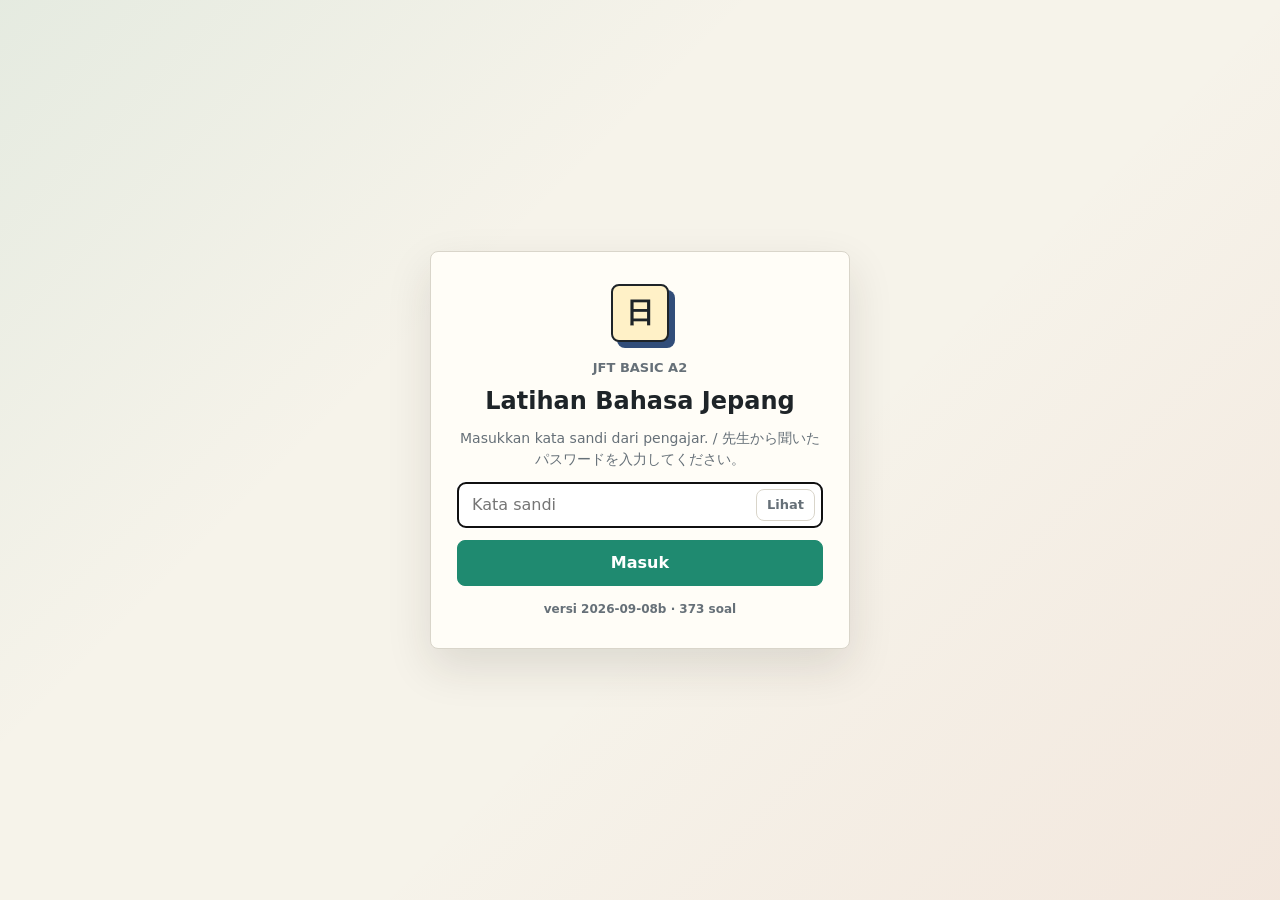
==== commit 6f60cbab: "Add files via upload" ====
--- a/index.html
+++ b/index.html
@@ -1256,7 +1256,7 @@
         </label>
         <button class="gate-button" id="gateBtn" type="button">Masuk</button>
         <p class="gate-error" id="gateError" hidden>Kata sandi salah. / パスワードが違います。</p>
-        <p class="gate-version" id="gateVersion">versi 2026-09-02b · 353 soal</p>
+        <p class="gate-version" id="gateVersion">versi 2026-09-08b · 373 soal</p>
       </div>
     </div>
     <div class="app-shell" id="appShell" hidden>
@@ -8983,6 +8983,466 @@
       "",
       "Apakah toilet ini bisa dipakai?",
     ],
+  },
+  {
+    id: 354,
+    section: "Reading",
+    category: "情報検索",
+    canDo: "shopping",
+    level: "A1",
+    scenario: "Lihat papan di pintu toko, lalu pilih jawaban yang tepat.",
+    pattern: "読解: 情報検索",
+    meaning: "mencari informasi",
+    posterImage: "images/r38.webp",
+    dialogue: [
+      ["本文", "本日は休業です／明日は午前10時から営業します。"],
+      ["質問", "今日、この 店で 買い物が できますか。"],
+    ],
+    translation: [
+      "",
+      "Hari ini, apakah bisa berbelanja di toko ini?",
+    ],
+    choices: ["いいえ、今日は できません。", "はい、午前10時から できます。", "はい、午後から できます。"],
+    answer: 0,
+    explanation:
+      "「休業」は店が休みという意味です。午前10時からは明日です。 / 休業 berarti toko tutup. Jam 10 pagi itu untuk besok.",
+  },
+  {
+    id: 355,
+    section: "Reading",
+    category: "情報検索",
+    canDo: "directions",
+    level: "A1",
+    scenario: "Lihat papan di dalam gedung, lalu pilih jawaban yang tepat.",
+    pattern: "読解: 情報検索",
+    meaning: "mencari informasi",
+    posterImage: "images/r39.webp",
+    dialogue: [
+      ["本文", "エレベーター／このエレベーターは点検中です。階段をご利用ください。"],
+      ["質問", "3階へ 行きたいです。どう しますか。"],
+    ],
+    translation: [
+      "",
+      "Saya ingin pergi ke lantai 3. Apa yang harus dilakukan?",
+    ],
+    choices: ["階段で 3階へ 行きます。", "この エレベーターに 乗ります。", "1階で 点検を します。"],
+    answer: 0,
+    explanation:
+      "エレベーターは点検中なので使えません。階段を使います。 / Lift sedang diperiksa sehingga tidak bisa dipakai. Gunakan tangga.",
+  },
+  {
+    id: 356,
+    section: "Reading",
+    category: "情報検索",
+    canDo: "shopping",
+    level: "A1",
+    scenario: "Lihat papan di pintu toko roti, lalu pilih jawaban yang tepat.",
+    pattern: "読解: 情報検索",
+    meaning: "mencari informasi",
+    posterImage: "images/r40.webp",
+    dialogue: [
+      ["本文", "店内での飲食はできません。／買った物はお持ち帰りください。"],
+      ["質問", "ここで 買った パンは、どう しますか。"],
+    ],
+    translation: [
+      "",
+      "Roti yang dibeli di sini diapakan?",
+    ],
+    choices: ["店の 外へ 持って いきます。", "店の 中で 食べます。", "店の 人に 返します。"],
+    answer: 0,
+    explanation:
+      "店内では食べられないので、持ち帰ります。 / Tidak boleh makan di dalam toko, jadi dibawa pulang.",
+  },
+  {
+    id: 357,
+    section: "Reading",
+    category: "情報検索",
+    canDo: "study",
+    level: "A1",
+    scenario: "Lihat papan di depan perpustakaan, lalu pilih jawaban yang tepat.",
+    pattern: "読解: 情報検索",
+    meaning: "mencari informasi",
+    posterImage: "images/r41.webp",
+    dialogue: [
+      ["本文", "本の返却はこちら／図書館が閉まっているときは、この箱に本を入れてください。"],
+      ["質問", "図書館は 閉まって います。本を 返したいです。どう しますか。"],
+    ],
+    translation: [
+      "",
+      "Perpustakaan sedang tutup. Saya ingin mengembalikan buku. Apa yang harus dilakukan?",
+    ],
+    choices: ["箱に 本を 入れます。", "箱から 本を 出します。", "本を 持って 帰ります。"],
+    answer: 0,
+    explanation:
+      "閉まっているときは、返却用の箱に本を入れます。 / Saat perpustakaan tutup, masukkan buku ke kotak pengembalian.",
+  },
+  {
+    id: 358,
+    section: "Reading",
+    category: "情報検索",
+    canDo: "workplace",
+    level: "A2",
+    scenario: "Baca cara memakai loker, lalu pilih jawaban yang tepat.",
+    pattern: "読解: 情報検索",
+    meaning: "mencari informasi",
+    posterImage: "images/r42.webp",
+    dialogue: [
+      ["本文", "ロッカーの使い方／①100円を入れてください。②ドアを閉めて、鍵をかけてください。※100円は、使い終わると戻ります。"],
+      ["質問", "この ロッカーに ついて、正しい 説明は どれですか。"],
+    ],
+    translation: [
+      "",
+      "Tentang loker ini, penjelasan mana yang benar?",
+    ],
+    choices: ["100円が 必要ですが、あとで 戻ります。", "お金を 入れなくても 使えます。", "使う たびに 100円を 払い、お金は 戻りません。"],
+    answer: 0,
+    explanation:
+      "※の行に「100円は、使い終わると戻ります」とあります。 / Pada baris ※ tertulis uang 100 yen akan kembali setelah selesai dipakai.",
+  },
+  {
+    id: 359,
+    section: "Reading",
+    category: "情報検索",
+    canDo: "transport",
+    level: "A2",
+    scenario: "Baca papan tarif parkir, lalu pilih jawaban yang tepat.",
+    pattern: "読解: 情報検索",
+    meaning: "mencari informasi",
+    posterImage: "images/r43.webp",
+    dialogue: [
+      ["本文", "駐車料金／最初の30分：無料／30分を過ぎると、30分ごとに100円"],
+      ["質問", "ここに 車を 20分 止めました。いくら 払いますか。"],
+    ],
+    translation: [
+      "",
+      "Saya parkir mobil di sini selama 20 menit. Berapa yang harus dibayar?",
+    ],
+    choices: ["0円", "100円", "200円"],
+    answer: 0,
+    explanation:
+      "20分は最初の30分以内なので無料です。 / 20 menit masih dalam 30 menit pertama, jadi gratis.",
+  },
+  {
+    id: 360,
+    section: "Reading",
+    category: "情報検索",
+    canDo: "social",
+    level: "A2",
+    scenario: "Baca jadwal acara TV, lalu pilih jawaban yang tepat.",
+    pattern: "読解: 情報検索",
+    meaning: "mencari informasi",
+    posterImage: "images/r44.webp",
+    dialogue: [
+      ["本文", "テレビ番組表／18:00 今日のニュース／18:30 アニメ「小さな町」／19:00 かんたん料理「魚の焼き方」／19:30 日本のいろいろな町／20:00 野球"],
+      ["質問", "魚の 料理の 作り方を 見たいです。何時からですか。"],
+    ],
+    translation: [
+      "",
+      "Saya ingin melihat cara memasak ikan. Mulai jam berapa?",
+    ],
+    choices: ["19:00", "18:30", "19:30"],
+    answer: 0,
+    explanation:
+      "「かんたん料理『魚の焼き方』」が魚の料理の番組です。19:00からです。 / Acara cara memanggang ikan mulai pukul 19:00.",
+  },
+  {
+    id: 361,
+    section: "Reading",
+    category: "情報検索",
+    canDo: "transport",
+    level: "A2",
+    scenario: "Baca jadwal bus, lalu pilih jawaban yang tepat.",
+    pattern: "読解: 情報検索",
+    meaning: "mencari informasi",
+    posterImage: "images/r45.webp",
+    dialogue: [
+      ["本文", "駅前→市役所／駅前を出る時間・市役所に着く時間：8:10→8:30／8:30→8:50／8:50→9:10"],
+      ["質問", "市役所に 午前9時より 前に 着きたいです。乗れる バスの 中で、いちばん 遅い バスは どれですか。"],
+    ],
+    translation: [
+      "",
+      "Saya ingin tiba di balai kota sebelum jam 9 pagi. Dari bus yang bisa dinaiki, bus mana yang paling lambat?",
+    ],
+    choices: ["8:30の バス", "8:50の バス", "8:10の バス"],
+    answer: 0,
+    explanation:
+      "8:30のバスは8:50に着くので間に合います。8:50のバスは9:10に着くので間に合いません。 / Bus 8:30 tiba 8:50, masih sempat. Bus 8:50 tiba 9:10, terlambat.",
+  },
+  {
+    id: 362,
+    section: "Reading",
+    category: "情報検索",
+    canDo: "hospital",
+    level: "A2",
+    scenario: "Baca jam pendaftaran rumah sakit, lalu pilih jawaban yang tepat.",
+    pattern: "読解: 情報検索",
+    meaning: "mencari informasi",
+    posterImage: "images/r46.webp",
+    dialogue: [
+      ["本文", "受付時間／月〜金：午前9:00〜11:30、午後14:00〜17:00／土：午前9:00〜11:00、午後 休み／日・祝日：休み"],
+      ["質問", "土曜日に、予約なしで 受付へ 行きます。どの 時間なら 受付が できますか。"],
+    ],
+    translation: [
+      "",
+      "Hari Sabtu saya pergi ke pendaftaran tanpa reservasi. Jam berapa saya bisa mendaftar?",
+    ],
+    choices: ["午前10時30分", "午前11時30分", "午後2時30分"],
+    answer: 0,
+    explanation:
+      "土曜日の受付は午前9:00〜11:00だけです。11時30分は平日の時間です。 / Hari Sabtu pendaftaran hanya 9:00–11:00. Jam 11:30 adalah jam hari kerja.",
+  },
+  {
+    id: 363,
+    section: "Reading",
+    category: "情報検索",
+    canDo: "food",
+    level: "A2",
+    scenario: "Baca menu restoran, lalu pilih jawaban yang tepat.",
+    pattern: "読解: 情報検索",
+    meaning: "mencari informasi",
+    posterImage: "images/r47.webp",
+    dialogue: [
+      ["本文", "メニュー／カレー650円／うどん500円／焼き魚定食800円／ランチサービス：11:00〜14:00は、食事を注文すると、コーヒーが無料になります。それ以外の時間は、コーヒーは200円です。"],
+      ["質問", "午後1時に カレーと コーヒーを 注文します。全部で いくらですか。"],
+    ],
+    translation: [
+      "",
+      "Jam 1 siang saya memesan kari dan kopi. Totalnya berapa?",
+    ],
+    choices: ["650円", "850円", "200円"],
+    answer: 0,
+    explanation:
+      "午後1時はランチサービスの時間なので、コーヒーは無料です。カレーの650円だけです。 / Jam 1 siang termasuk waktu layanan makan siang, jadi kopi gratis. Hanya bayar kari 650 yen.",
+  },
+  {
+    id: 364,
+    section: "Reading",
+    category: "情報検索",
+    canDo: "housing",
+    level: "A2",
+    scenario: "Baca jadwal buang sampah, lalu pilih jawaban yang tepat.",
+    pattern: "読解: 情報検索",
+    meaning: "mencari informasi",
+    posterImage: "images/r48.webp",
+    dialogue: [
+      ["本文", "ごみを出す日／燃えるごみ：月曜日・木曜日／缶・びん：水曜日／ペットボトル：金曜日／ごみは、決められた日の朝8時までに出してください。"],
+      ["質問", "空に なった ペットボトルは、いつ 出しますか。"],
+    ],
+    translation: [
+      "",
+      "Botol plastik yang sudah kosong dibuang kapan?",
+    ],
+    choices: ["金曜日の 朝8時まで", "水曜日の 朝8時まで", "金曜日の 夜8時まで"],
+    answer: 0,
+    explanation:
+      "ペットボトルは金曜日で、決められた日の朝8時までに出します。 / Botol plastik dibuang hari Jumat, paling lambat jam 8 pagi.",
+  },
+  {
+    id: 365,
+    section: "Reading",
+    category: "情報検索",
+    canDo: "study",
+    level: "A2",
+    scenario: "Baca pengumuman kelas bahasa Jepang, lalu pilih jawaban yang tepat.",
+    pattern: "読解: 情報検索",
+    meaning: "mencari informasi",
+    posterImage: "images/r49.webp",
+    dialogue: [
+      ["本文", "日本語教室／日時：毎週日曜日 10:00〜12:00／場所：さくら市民センター 2階／参加費：無料／持ち物：ノート、鉛筆／初めて参加する人は、前の日までに電話してください。"],
+      ["質問", "初めて 参加したいです。教室へ 行く 前に、何を しますか。"],
+    ],
+    translation: [
+      "",
+      "Saya ingin ikut untuk pertama kali. Sebelum pergi ke kelas, apa yang harus dilakukan?",
+    ],
+    choices: ["土曜日までに 電話します。", "参加費を 払います。", "日曜日の 授業中に 電話します。"],
+    answer: 0,
+    explanation:
+      "教室は日曜日なので、その前の日は土曜日です。参加費は無料です。 / Kelas hari Minggu, jadi hari sebelumnya adalah Sabtu. Biayanya gratis.",
+  },
+  {
+    id: 366,
+    section: "Reading",
+    category: "情報検索",
+    canDo: "social",
+    level: "A2",
+    scenario: "Baca pesan tentang perubahan tempat berkumpul, lalu pilih jawaban yang tepat.",
+    pattern: "読解: 情報検索",
+    meaning: "mencari informasi",
+    posterImage: "images/r50.webp",
+    dialogue: [
+      ["本文", "集合場所の変更／みなさんへ／明日は、駅の東口に午前9時に集まる予定でしたが、集合場所を西口に変えます。時間は変わりません。／山田"],
+      ["質問", "明日は、どこに、何時に 集まりますか。"],
+    ],
+    translation: [
+      "",
+      "Besok berkumpul di mana dan jam berapa?",
+    ],
+    choices: ["西口に、午前9時", "東口に、午前9時", "西口に、午前10時"],
+    answer: 0,
+    explanation:
+      "場所は西口に変わりましたが、時間は変わらないので午前9時です。 / Tempat berubah ke pintu barat, tetapi waktu tidak berubah, tetap jam 9 pagi.",
+  },
+  {
+    id: 367,
+    section: "Reading",
+    category: "情報検索",
+    canDo: "housing",
+    level: "A2",
+    scenario: "Baca pengumuman pekerjaan saluran air, lalu pilih jawaban yang tepat.",
+    pattern: "読解: 情報検索",
+    meaning: "mencari informasi",
+    posterImage: "images/r51.webp",
+    dialogue: [
+      ["本文", "水道工事のお知らせ／10月15日（木）午前10時〜午後2時／工事のため、この時間は水が使えません。必要な水は、工事が始まる前に用意してください。"],
+      ["質問", "10月15日は、いつまでに 必要な 水を 用意しますか。"],
+    ],
+    translation: [
+      "",
+      "Pada tanggal 15 Oktober, air yang diperlukan harus disiapkan paling lambat kapan?",
+    ],
+    choices: ["午前10時に なる 前", "午前10時から 午後2時までの 間", "午後2時を 過ぎてから"],
+    answer: 0,
+    explanation:
+      "工事は午前10時に始まるので、その前に用意します。 / Pekerjaan mulai jam 10 pagi, jadi siapkan air sebelum itu.",
+  },
+  {
+    id: 368,
+    section: "Vocabulary",
+    category: "語の意味",
+    canDo: "housing",
+    level: "A1",
+    scenario: "Lihat gambar, lalu pilih jawaban yang tepat. / 絵を見て、正しい答えを選びましょう。",
+    pattern: "語の意味: 窓を 開けて います",
+    meaning: "gambar dan kata",
+    posterImage: "images/v16.webp",
+    dialogue: [
+      ["絵", "左の絵では窓が閉まっていて、矢印のあと、右の絵では窓が開いています。"],
+      ["質問", "この人は 何を して いますか。"],
+    ],
+    translation: [
+      "",
+      "Orang ini sedang melakukan apa?",
+    ],
+    choices: ["窓を 開けて います", "窓を 閉めて います", "窓を ふいて います"],
+    answer: 0,
+    explanation:
+      "矢印の前は閉まっていて、あとは開いているので「窓を開けています」です。 / Sebelum panah jendela tertutup, sesudahnya terbuka, jadi jawabannya 窓を開けています.",
+  },
+  {
+    id: 369,
+    section: "Vocabulary",
+    category: "語の意味",
+    canDo: "housing",
+    level: "A1",
+    scenario: "Lihat gambar, lalu pilih jawaban yang tepat. / 絵を見て、正しい答えを選びましょう。",
+    pattern: "語の意味: くつを はいて います",
+    meaning: "gambar dan kata",
+    posterImage: "images/v17.webp",
+    dialogue: [
+      ["絵", "げんかんに すわって、足に はいた くつの ひもを 結んで います。"],
+      ["質問", "この人は 何を して いますか。"],
+    ],
+    translation: [
+      "",
+      "Orang ini sedang melakukan apa?",
+    ],
+    choices: ["くつを はいて います", "くつを みがいて います", "くつを 洗って います"],
+    answer: 0,
+    explanation:
+      "足にくつがあって、ひもを結んでいるので「くつをはいています」です。くつを洗うときやみがくときは、足からぬいで手に持ちます。 / Sepatu ada di kaki dan talinya sedang diikat, jadi jawabannya くつをはいています. Mencuci atau menyemir sepatu dilakukan setelah dilepas.",
+  },
+  {
+    id: 370,
+    section: "Vocabulary",
+    category: "語の意味",
+    canDo: "housing",
+    level: "A1",
+    scenario: "Lihat gambar, lalu pilih jawaban yang tepat. / 絵を見て、正しい答えを選びましょう。",
+    pattern: "語の意味: 服を 干して います",
+    meaning: "gambar dan kata",
+    posterImage: "images/v18.webp",
+    dialogue: [
+      ["絵", "洗った シャツを ひもに かけて、せんたくばさみで とめて います。"],
+      ["質問", "この人は 何を して いますか。"],
+    ],
+    translation: [
+      "",
+      "Orang ini sedang melakukan apa?",
+    ],
+    choices: ["服を 干して います", "服を たたんで います", "服を 洗って います"],
+    answer: 0,
+    explanation:
+      "洗った服をかわかすために、外のひもにかけているので「干しています」です。 / Pakaian yang sudah dicuci digantung di tali agar kering, jadi jawabannya 干しています.",
+  },
+  {
+    id: 371,
+    section: "Vocabulary",
+    category: "語の意味",
+    canDo: "food",
+    level: "A1",
+    scenario: "Lihat gambar, lalu pilih jawaban yang tepat. / 絵を見て、正しい答えを選びましょう。",
+    pattern: "語の意味: お茶を 入れて います",
+    meaning: "gambar dan kata",
+    posterImage: "images/v19.webp",
+    dialogue: [
+      ["絵", "ポットから 茶わんに お茶を 入れて います。"],
+      ["質問", "この人は 何を して いますか。"],
+    ],
+    translation: [
+      "",
+      "Orang ini sedang melakukan apa?",
+    ],
+    choices: ["お茶を 入れて います", "お茶を 飲んで います", "茶わんを 洗って います"],
+    answer: 0,
+    explanation:
+      "ポットから茶わんにお茶をそそいでいるので「お茶を入れています」です。 / Teh dituang dari teko ke cangkir, jadi jawabannya お茶を入れています.",
+  },
+  {
+    id: 372,
+    section: "Vocabulary",
+    category: "語の意味",
+    canDo: "housing",
+    level: "A1",
+    scenario: "Lihat gambar, lalu pilih jawaban yang tepat. / 絵を見て、正しい答えを選びましょう。",
+    pattern: "語の意味: 冷蔵庫に りんごを 入れて います",
+    meaning: "gambar dan kata",
+    posterImage: "images/v20.webp",
+    dialogue: [
+      ["絵", "冷蔵庫を 開けて、手に 持った りんごを たなの 方へ 動かして います。"],
+      ["質問", "この人は 何を して いますか。"],
+    ],
+    translation: [
+      "",
+      "Orang ini sedang melakukan apa?",
+    ],
+    choices: ["冷蔵庫に りんごを 入れて います", "冷蔵庫の 中を そうじして います", "りんごを 食べて います"],
+    answer: 0,
+    explanation:
+      "矢印がりんごから冷蔵庫の中へ向いているので「冷蔵庫にりんごを入れています」です。 / Panah menunjuk dari apel ke dalam kulkas, jadi jawabannya 冷蔵庫にりんごを入れています.",
+  },
+  {
+    id: 373,
+    section: "Vocabulary",
+    category: "語の意味",
+    canDo: "housing",
+    level: "A1",
+    scenario: "Lihat gambar, lalu pilih jawaban yang tepat. / 絵を見て、正しい答えを選びましょう。",
+    pattern: "語の意味: かさを 閉じて います",
+    meaning: "gambar dan kata",
+    posterImage: "images/v21.webp",
+    dialogue: [
+      ["絵", "左の絵では かさを さして いて、矢印の あと、右の絵では かさを 下に すぼめて います。"],
+      ["質問", "この人は 何を して いますか。"],
+    ],
+    translation: [
+      "",
+      "Orang ini sedang melakukan apa?",
+    ],
+    choices: ["かさを 閉じて います", "かさを 開いて います", "かさを さがして います"],
+    answer: 0,
+    explanation:
+      "矢印の前は開いていて、あとはすぼめているので「かさを閉じています」です。 / Sebelum panah payung terbuka, sesudahnya dikuncupkan, jadi jawabannya かさを閉じています.",
   },
 ];
 
